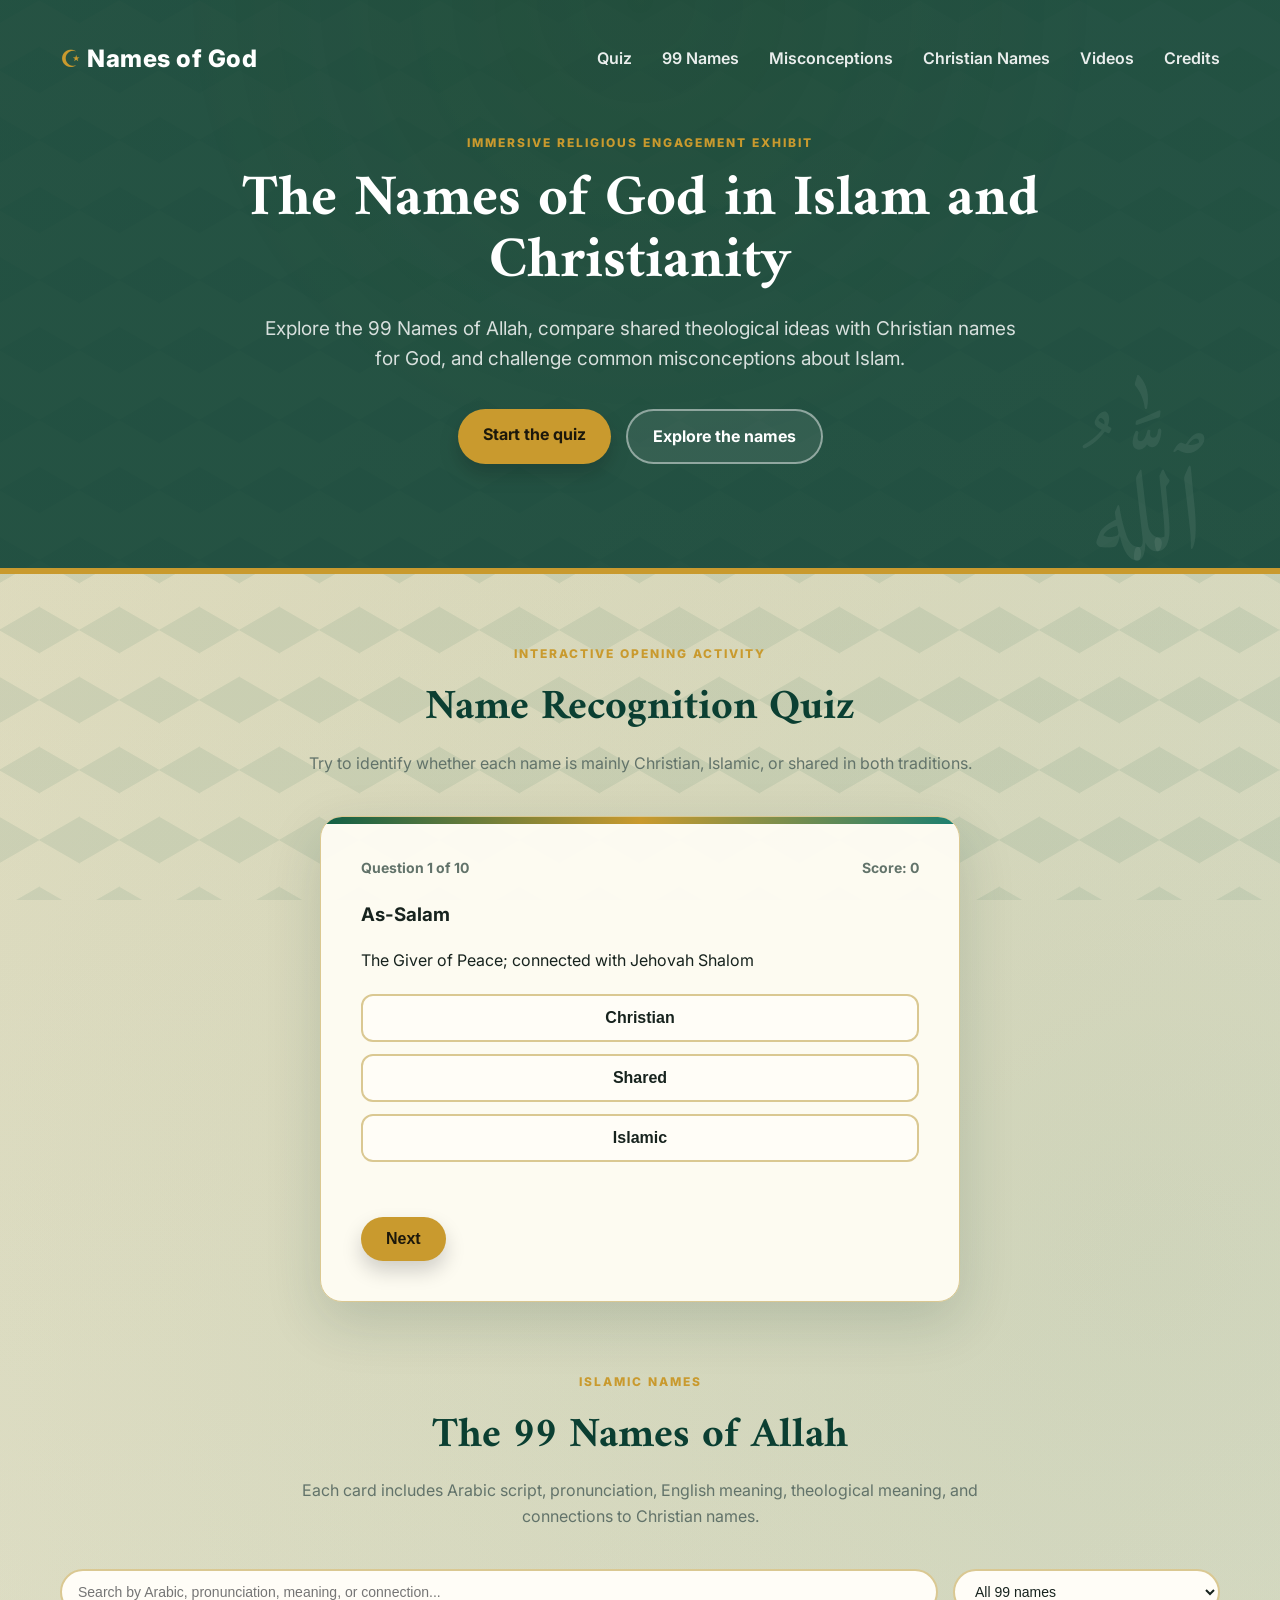
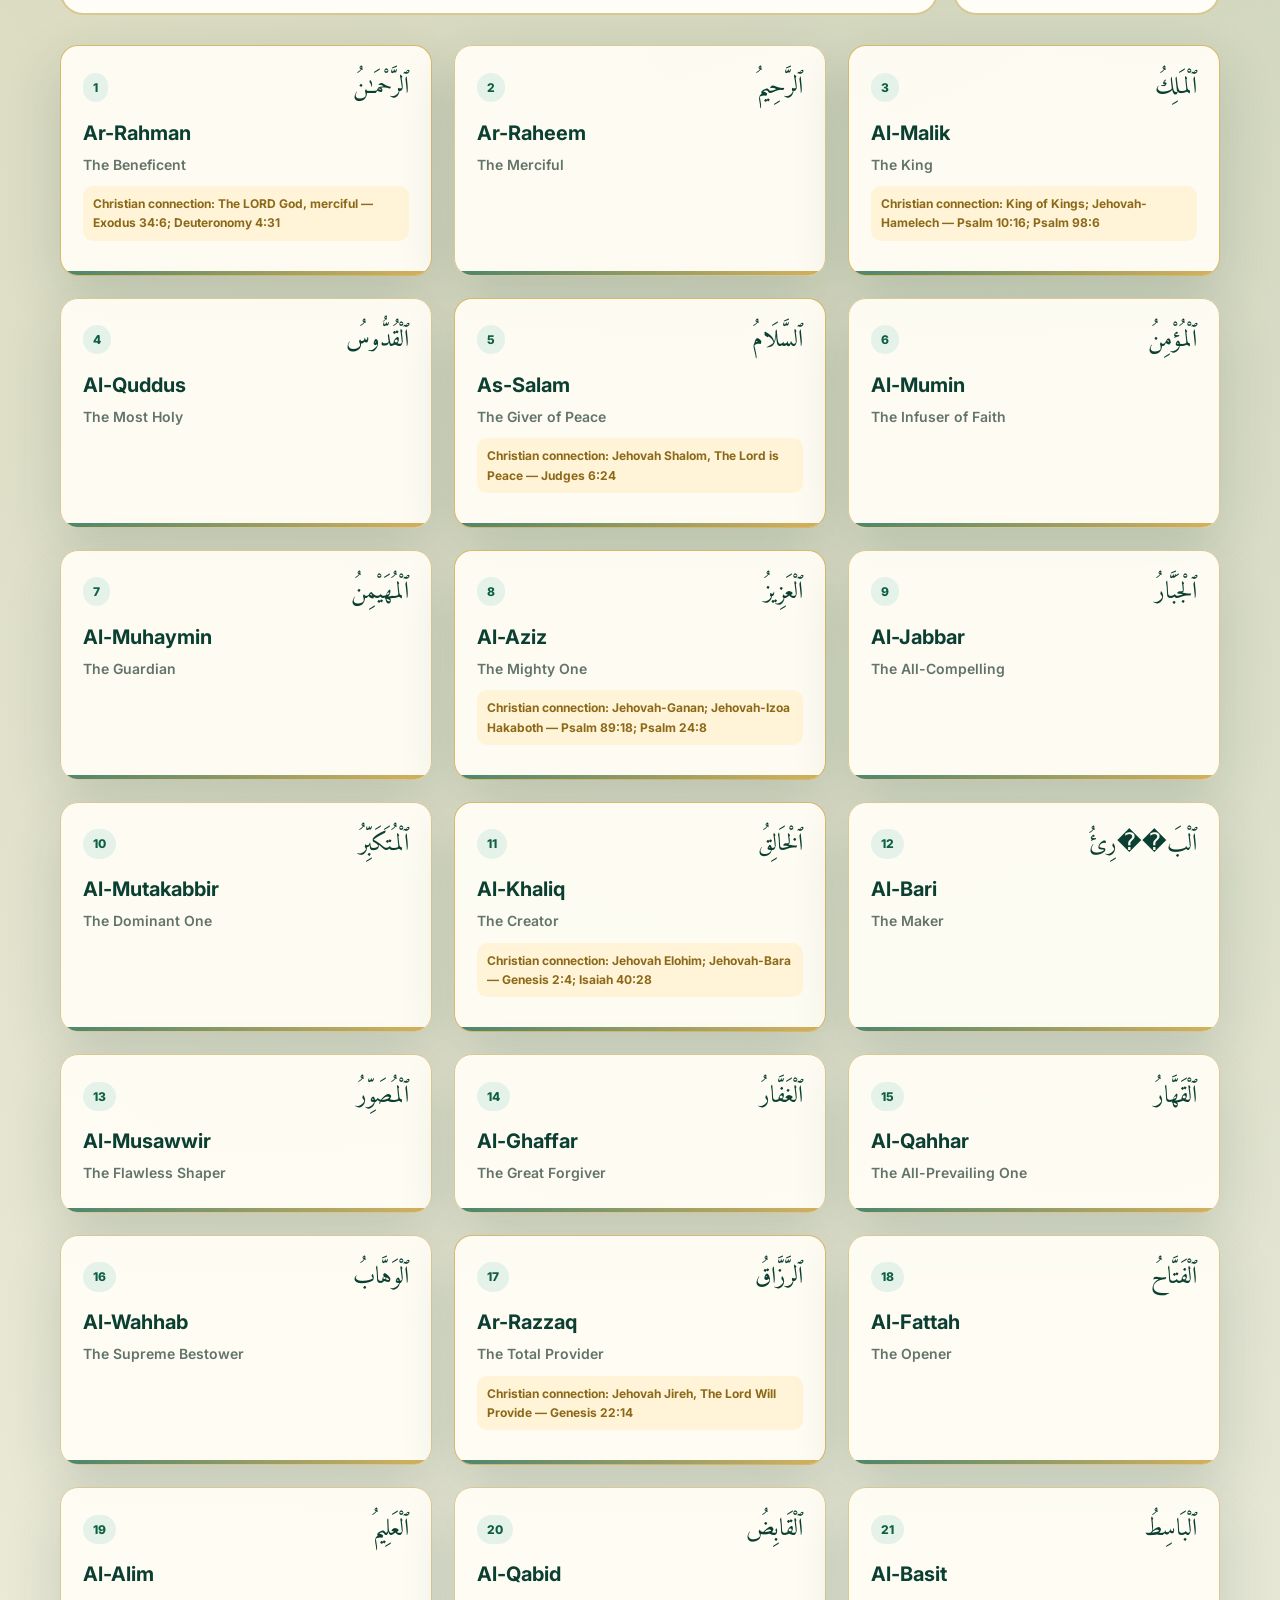
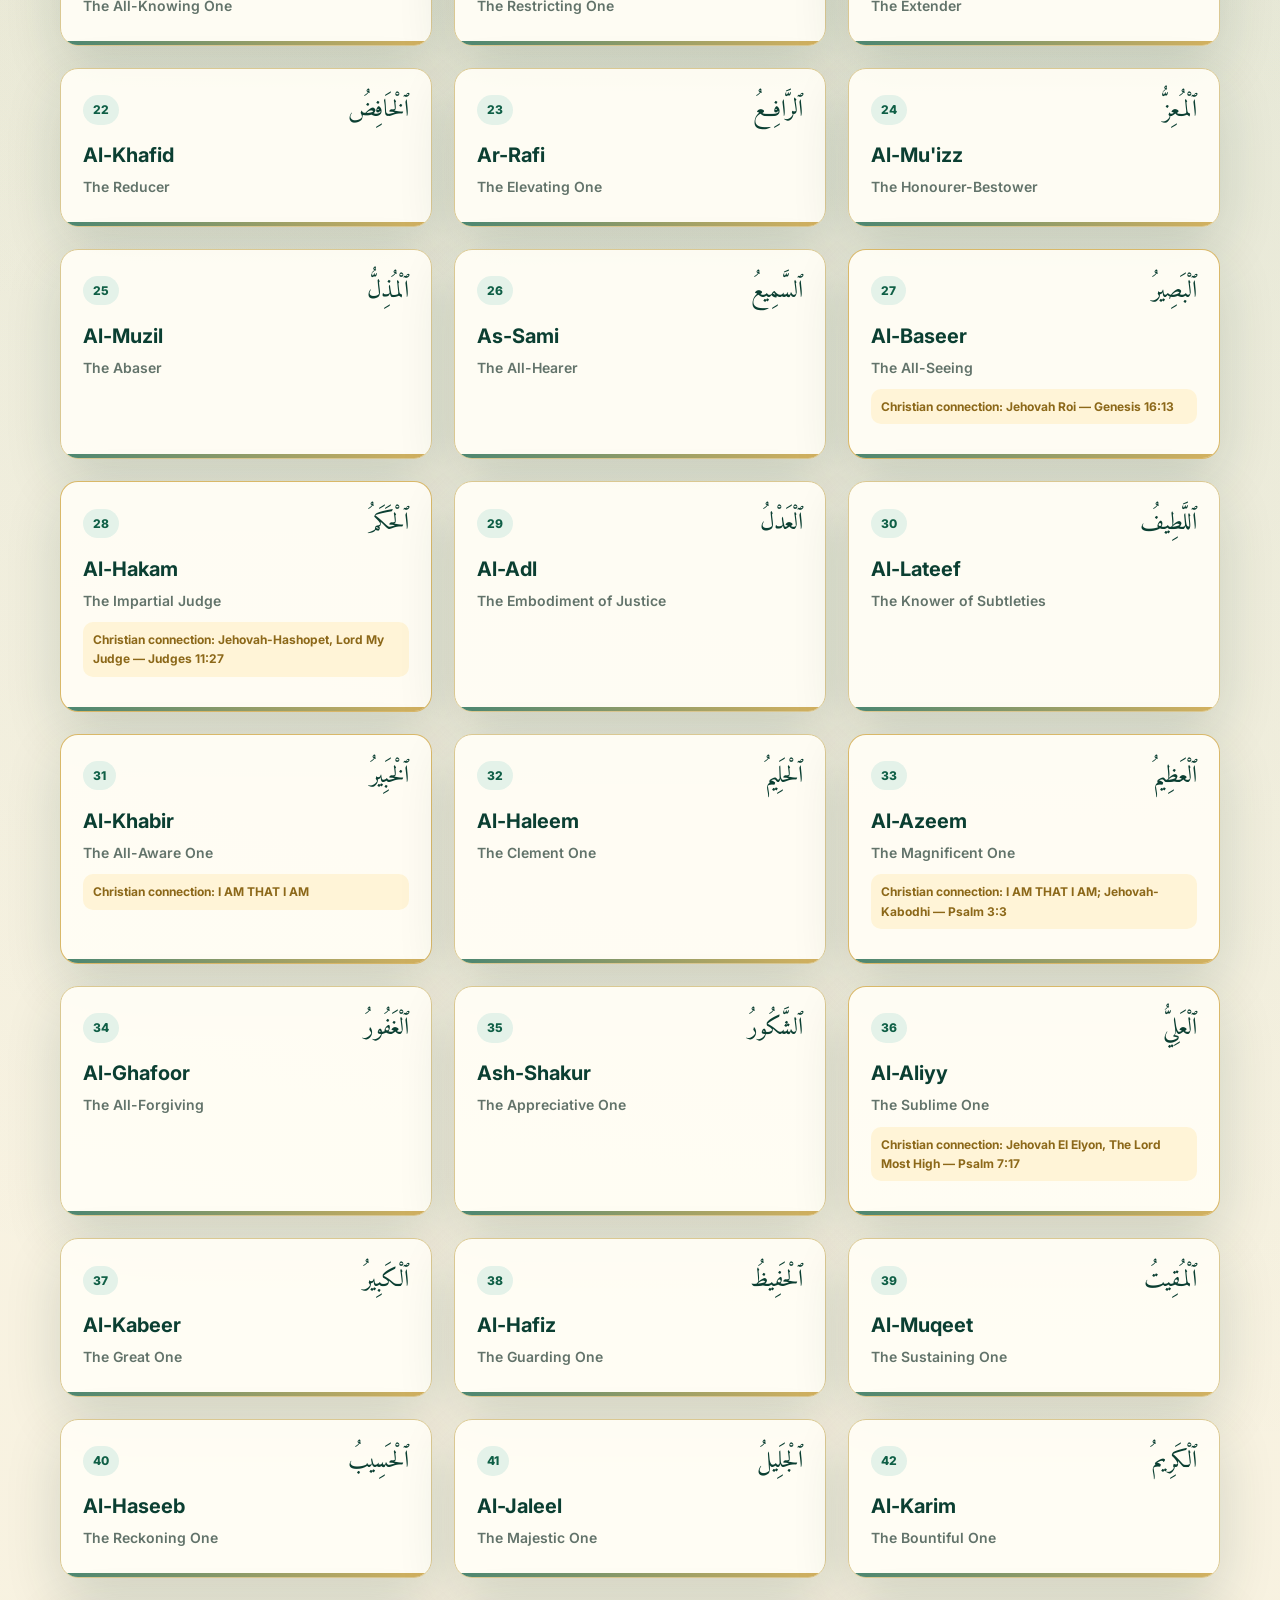
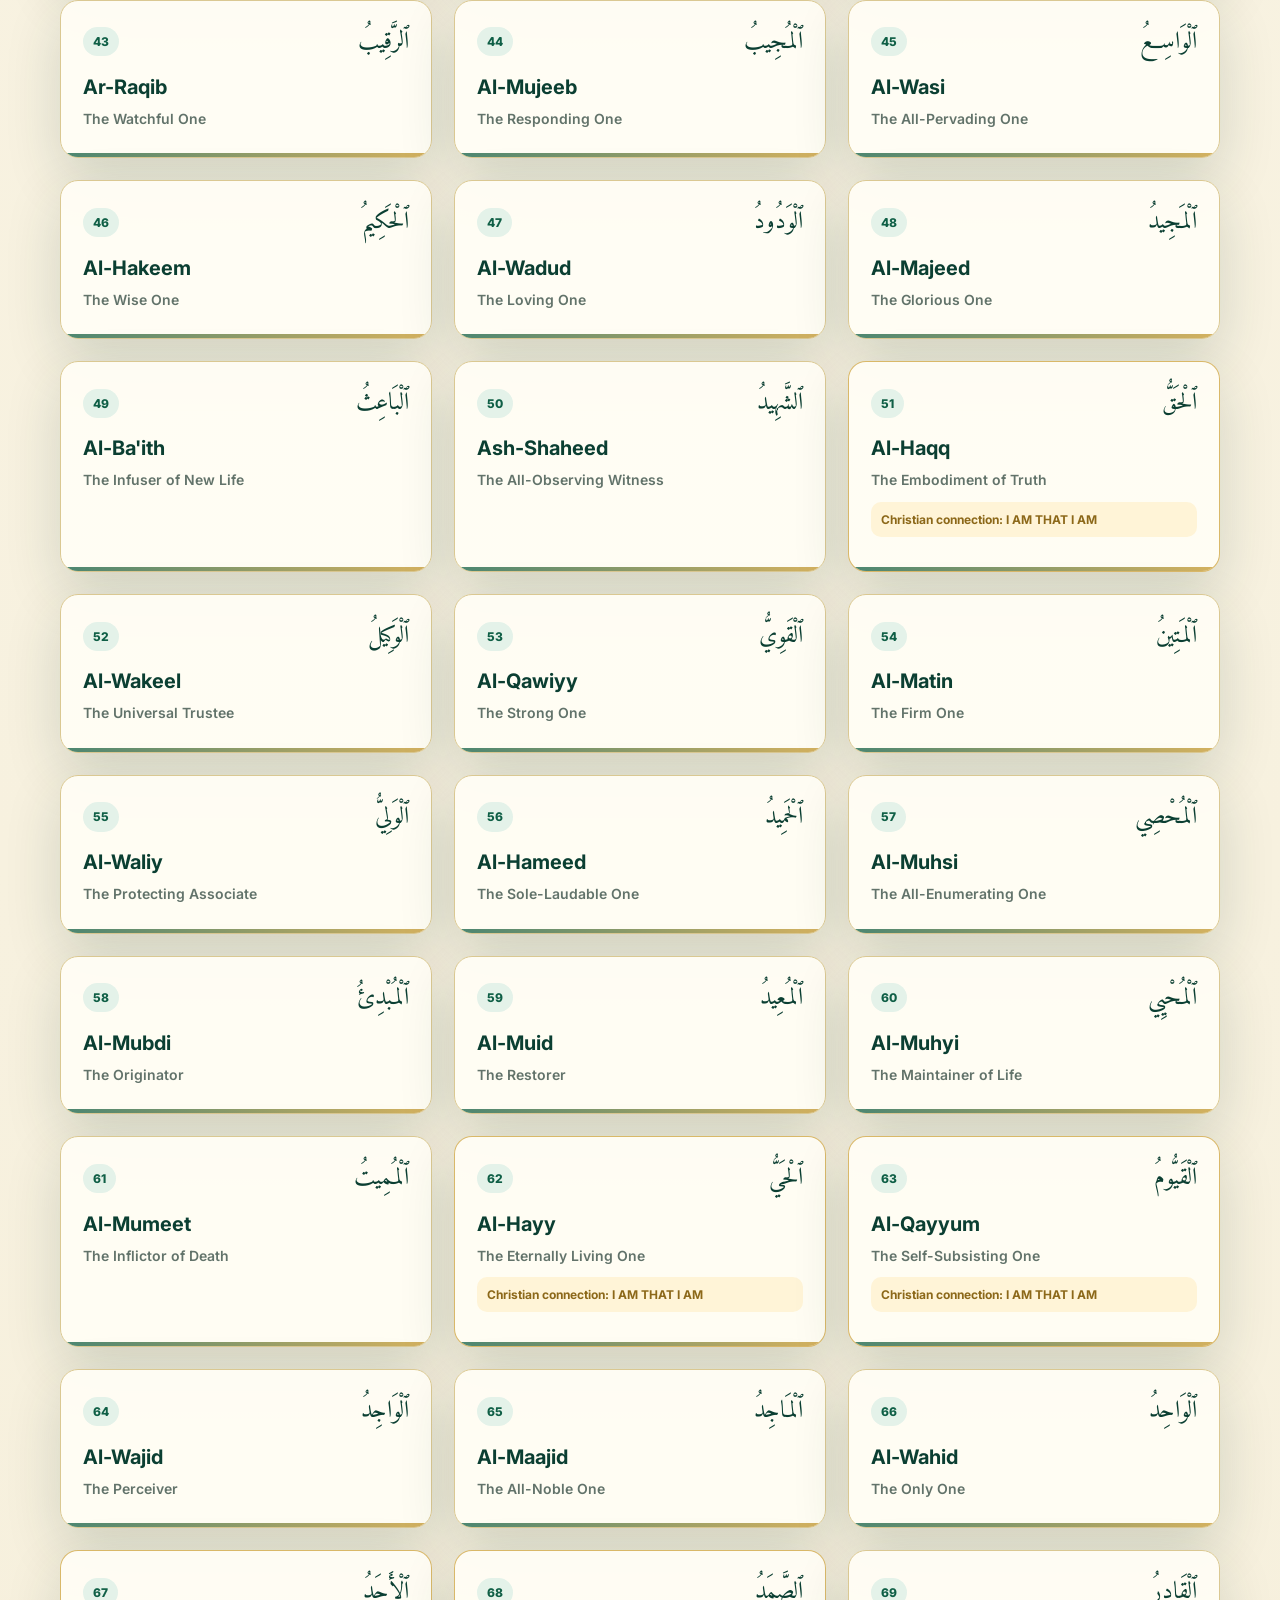
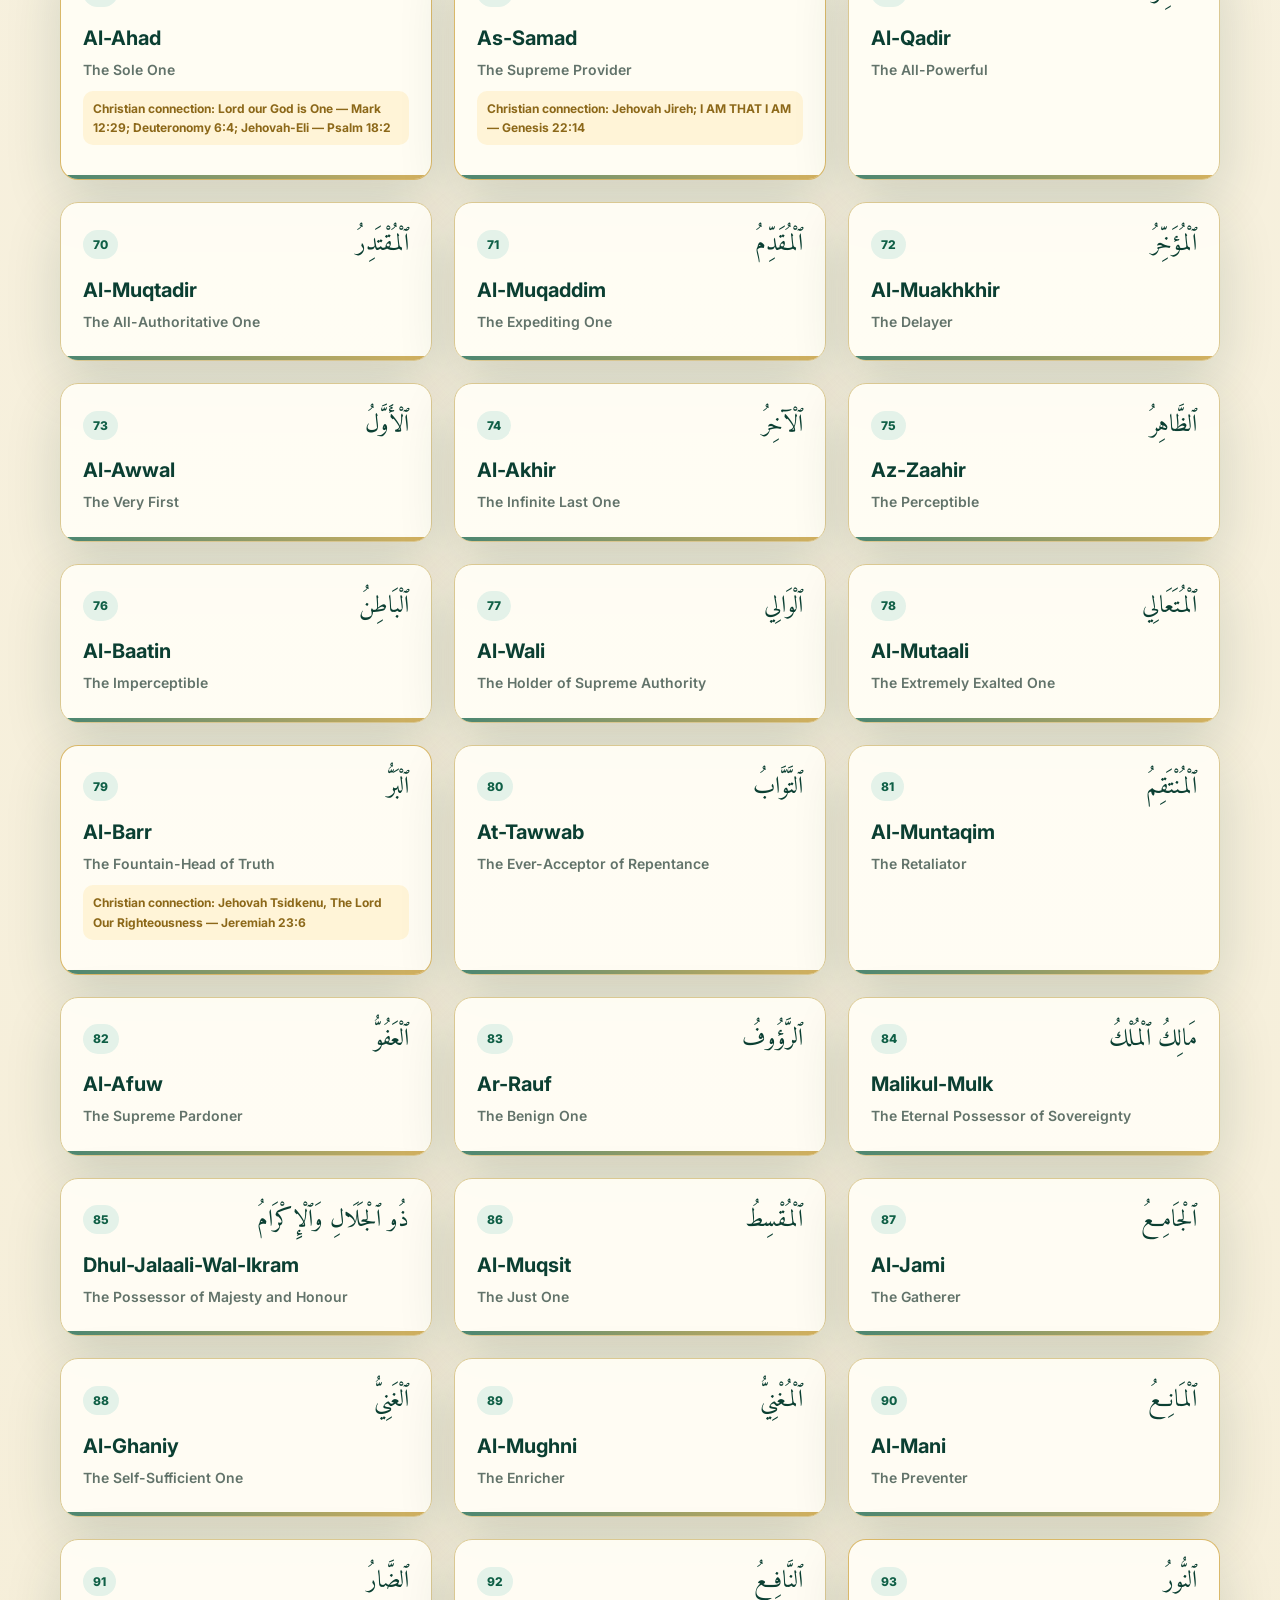
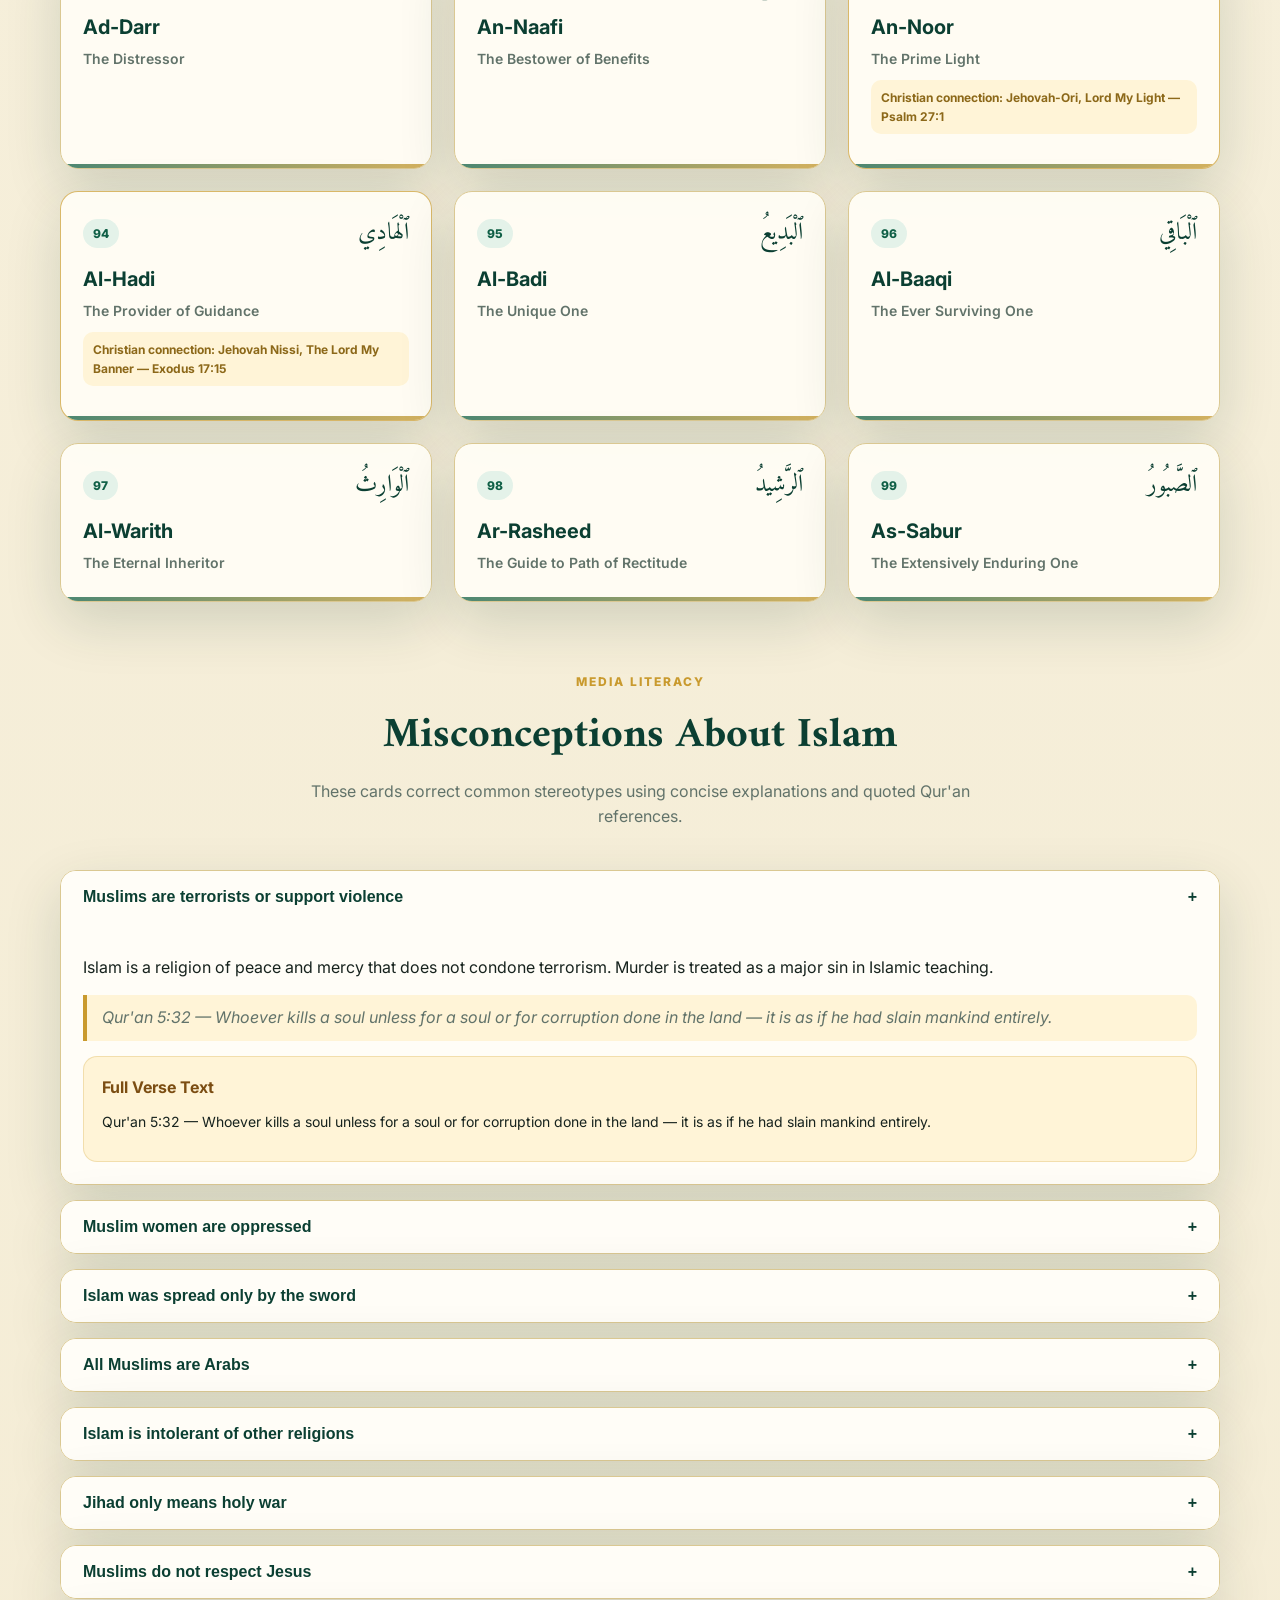
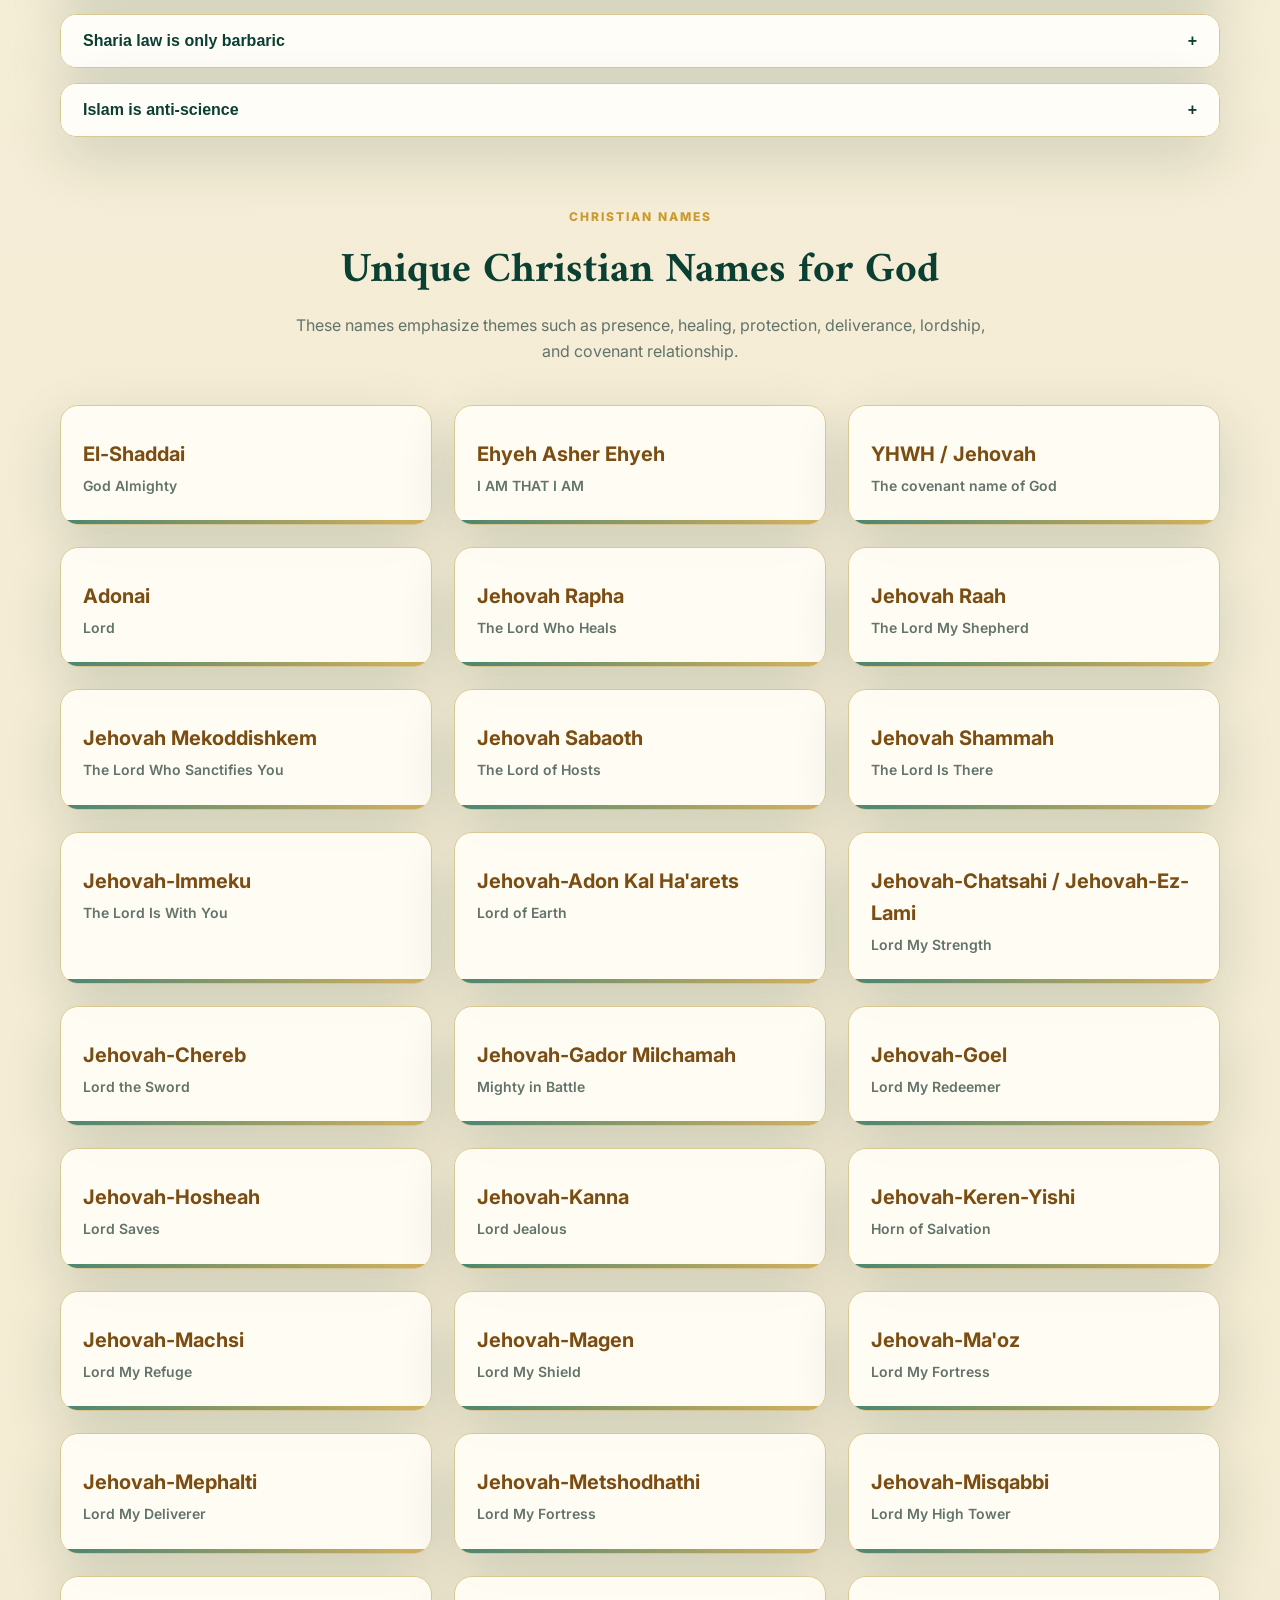
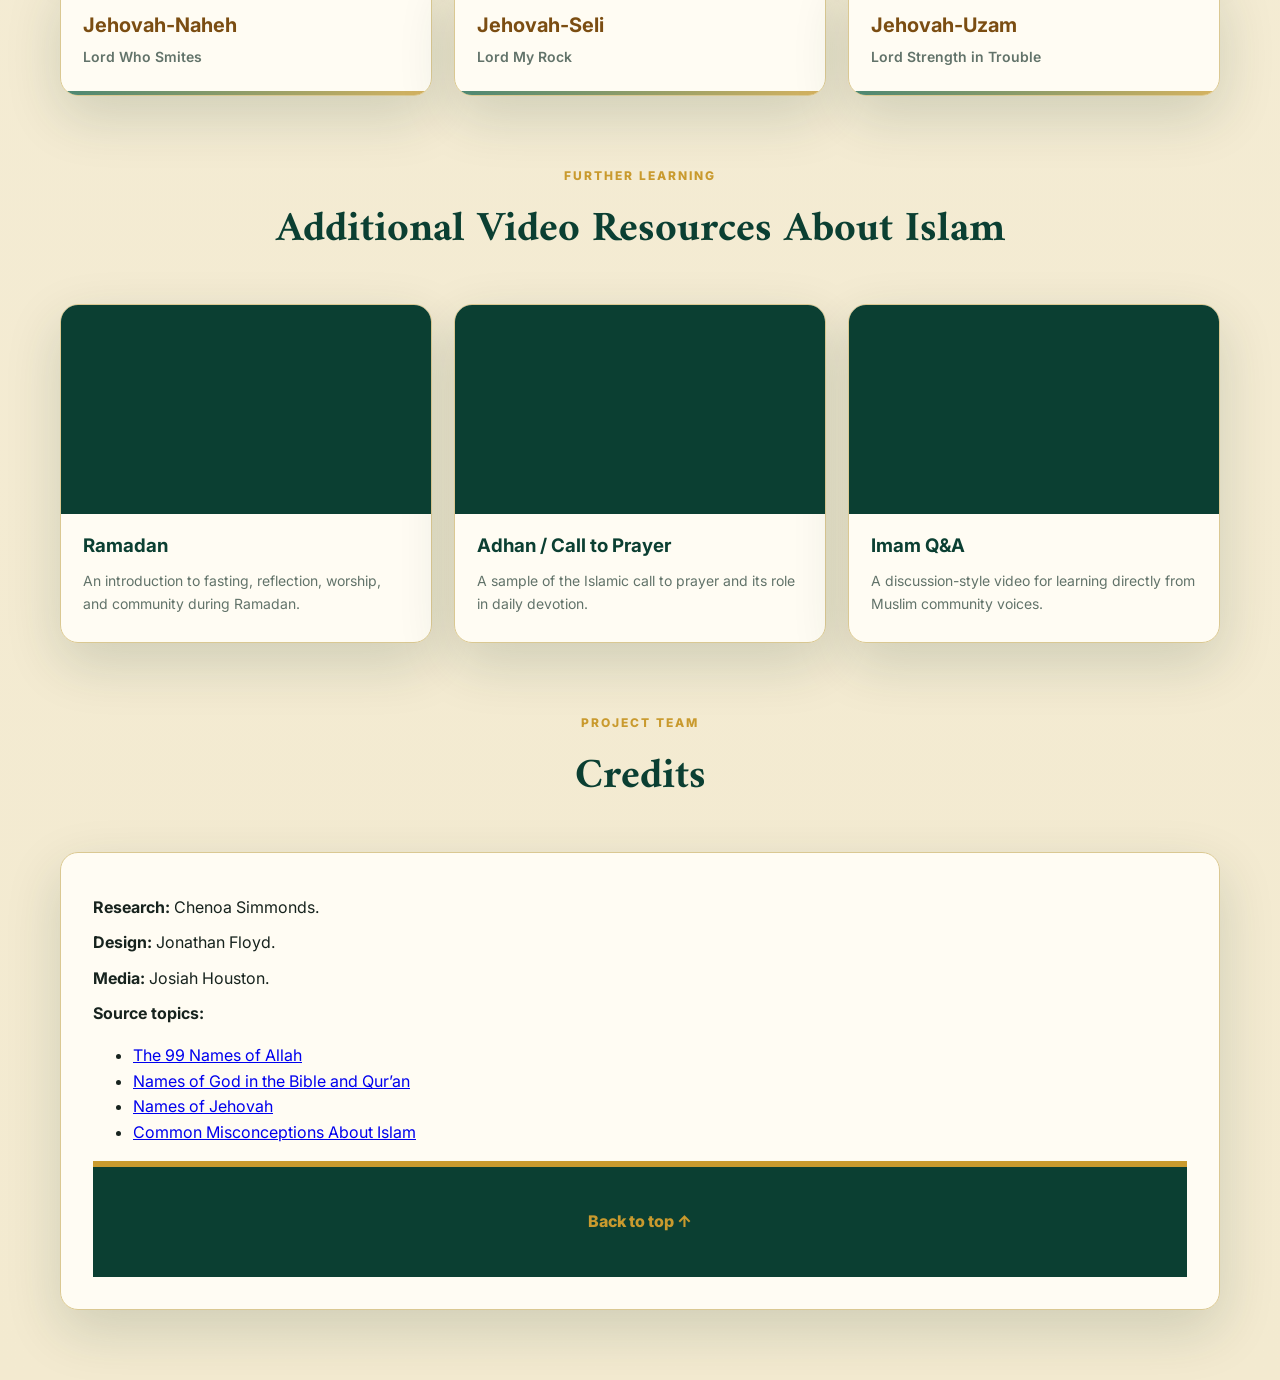
==== index.html @ 325dfac2 "Update source topics section with resource links Replaced source topics paragraph with a list of lin" ====
<!DOCTYPE html>
<html lang="en">
<head>
  <meta charset="UTF-8" />
  <meta name="viewport" content="width=device-width, initial-scale=1.0" />
  <title>Names of God: Islam and Christianity</title>
  <link rel="preconnect" href="https://fonts.googleapis.com">
  <link rel="preconnect" href="https://fonts.gstatic.com" crossorigin>
  <link href="https://fonts.googleapis.com/css2?family=Amiri:wght@400;700&family=Inter:wght@400;500;700;800&display=swap" rel="stylesheet">
  <link rel="stylesheet" href="styles.css" />
</head>
<body>
  <header class="site-header" id="top">
    <nav class="nav">
      <a class="brand" href="#top">Names of God</a>
      <button class="nav-toggle" aria-label="Open navigation" aria-expanded="false">☰</button>
      <div class="nav-links">
        <a href="#quiz">Quiz</a>
        <a href="#names">99 Names</a>
        <a href="#misconceptions">Misconceptions</a>
        <a href="#christian-names">Christian Names</a>
        <a href="#videos">Videos</a>
        <a href="#credits">Credits</a>
      </div>
    </nav>
    <section class="hero">
      <p class="eyebrow">Immersive Religious Engagement Exhibit</p>
      <h1>The Names of God in Islam and Christianity</h1>
      <p class="hero-text">Explore the 99 Names of Allah, compare shared theological ideas with Christian names for God, and challenge common misconceptions about Islam.</p>
      <div class="hero-actions">
        <a class="btn primary" href="#quiz">Start the quiz</a>
        <a class="btn secondary" href="#names">Explore the names</a>
      </div>
    </section>
  </header>

  <main>
    <section class="section quiz-section" id="quiz">
      <div class="section-heading">
        <p class="eyebrow">Interactive opening activity</p>
        <h2>Name Recognition Quiz</h2>
        <p>Try to identify whether each name is mainly Christian, Islamic, or shared in both traditions.</p>
      </div>
      <div class="quiz-card">
        <div class="quiz-progress"><span id="quizProgress">Question 1 of 10</span><span id="quizScore">Score: 0</span></div>
        <h3 id="quizName">Loading...</h3>
        <p id="quizHint"></p>
        <div class="quiz-options" id="quizOptions"></div>
        <p class="quiz-feedback" id="quizFeedback" aria-live="polite"></p>
        <button class="btn primary" id="nextQuestion">Next</button>
        <button class="btn secondary hidden" id="restartQuiz">Restart quiz</button>
      </div>
    </section>

    <section class="section" id="names">
      <div class="section-heading">
        <p class="eyebrow purple">Islamic names</p>
        <h2>The 99 Names of Allah</h2>
        <p>Each card includes Arabic script, pronunciation, English meaning, theological meaning, and connections to Christian names.</p>
      </div>
      <div class="tools">
        <input id="searchNames" type="search" placeholder="Search by Arabic, pronunciation, meaning, or connection..." />
        <select id="nameFilter" aria-label="Filter names">
          <option value="all">All 99 names</option>
          <option value="shared">Names with Christian connections</option>
          <option value="mercy">Mercy / forgiveness</option>
          <option value="power">Power / authority</option>
          <option value="guidance">Guidance / knowledge</option>
        </select>
      </div>
      <div class="name-grid" id="islamicNamesGrid"></div>
    </section>

    <section class="section misconceptions" id="misconceptions">
      <div class="section-heading">
        <p class="eyebrow">Media literacy</p>
        <h2>Misconceptions About Islam</h2>
        <p>These cards correct common stereotypes using concise explanations and quoted Qur'an references.</p>
      </div>
      <div class="accordion" id="misconceptionsList"></div>
    </section>

    <section class="section" id="christian-names">
      <div class="section-heading">
        <p class="eyebrow orange">Christian names</p>
        <h2>Unique Christian Names for God</h2>
        <p>These names emphasize themes such as presence, healing, protection, deliverance, lordship, and covenant relationship.</p>
      </div>
      <div class="name-grid christian-grid" id="christianNamesGrid"></div>
    </section>

    <section class="section videos" id="videos">
      <div class="section-heading">
        <p class="eyebrow">Further learning</p>
        <h2>Additional Video Resources About Islam</h2>
        
      </div>
      <div class="video-grid">
        <article class="video-card">
          <div class="video-frame"><iframe src="https://www.youtube.com/embed/37Neq8Nf5DE" title="Ramadan video" allowfullscreen></iframe></div>
          <h3>Ramadan</h3>
          <p>An introduction to fasting, reflection, worship, and community during Ramadan.</p>
        </article>
        <article class="video-card">
          <div class="video-frame"><iframe src="https://www.youtube.com/embed/SI4CScs4D2Q" title="Adhan video" allowfullscreen></iframe></div>
          <h3>Adhan / Call to Prayer</h3>
          <p>A sample of the Islamic call to prayer and its role in daily devotion.</p>
        </article>
        <article class="video-card">
          <div class="video-frame"><iframe src="https://www.youtube.com/embed/ybutrJCnVRk" title="Imam Q and A video" allowfullscreen></iframe></div>
          <h3>Imam Q&amp;A</h3>
          <p>A discussion-style video for learning directly from Muslim community voices.</p>
        </article>
      </div>
    </section>

    <section class="section credits" id="credits">
      <div class="section-heading">
        <p class="eyebrow">Project team</p>
        <h2>Credits</h2>
      </div>
      <div class="credits-card">
        <p><strong>Research:</strong> Chenoa Simmonds.</p>
        <p><strong>Design:</strong> Jonathan Floyd.</p>
        <p><strong>Media:</strong> Josiah Houston.</p>
    <p><strong>Source topics:</strong></p>
<ul>
  <li><a href="https://99namesofallah.name/" target="_blank">The 99 Names of Allah</a></li>
  <li><a href="https://www.wulfrunasufiassociation.org/names-of-god-in-the-holy-bible-and-holy-quran/" target="_blank">Names of God in the Bible and Qur’an</a></li>
  <li><a href="https://lightandgospel.com/names-of-jehovah/" target="_blank">Names of Jehovah</a></li>
  <li><a href="https://www.icna.org/dismantling-misconceptions-about-islam/" target="_blank">Common Misconceptions About Islam</a></li>
</ul>

  <!-- MODAL FOR THEOLOGY DEFINITIONS -->
  <div id="theologyModal" class="modal" aria-hidden="true" role="dialog" aria-labelledby="modalTitle">
    <div class="modal-overlay">
      <div class="modal-inner">
        <button id="closeTheologyModal" aria-label="Close definition">✕</button>
        <div id="modalContent"></div>
      </div>
    </div>
  </div>

  <footer class="footer">
    <a href="#top">Back to top ↑</a>
  </footer>

  <script src="script.js"></script>
</body>
</html>
---- styles.css ----
:root{
  --bg:#f7f1df;
  --bg-deep:#12372a;
  --panel:#fffdf5;
  --ink:#17231e;
  --muted:#62736a;
  --emerald:#0f5f46;
  --emerald-2:#0b3f32;
  --emerald-soft:#e4f2e9;
  --teal:#1b7f70;
  --gold:#c99a2e;
  --gold-soft:#fff4d7;
  --sand:#efe3c2;
  --border:#dac892;
  --danger:#a33a32;
  --shadow:0 20px 55px rgba(18,55,42,.16);
}

*{box-sizing:border-box}
html{scroll-behavior:smooth}
body{
  margin:0;
  font-family:Inter,system-ui,sans-serif;
  background:
    radial-gradient(circle at 10% 0%, rgba(201,154,46,.18), transparent 28%),
    radial-gradient(circle at 90% 10%, rgba(15,95,70,.18), transparent 30%),
    linear-gradient(180deg,#fbf7e9 0%, var(--bg) 45%, #f3ead0 100%);
  color:var(--ink);
  line-height:1.6;
}
body::before{
  content:"";
  position:fixed;
  inset:0;
  pointer-events:none;
  opacity:.08;
  background-image:
    linear-gradient(30deg, var(--emerald) 12%, transparent 12.5%, transparent 87%, var(--emerald) 87.5%, var(--emerald)),
    linear-gradient(150deg, var(--emerald) 12%, transparent 12.5%, transparent 87%, var(--emerald) 87.5%, var(--emerald)),
    linear-gradient(30deg, var(--emerald) 12%, transparent 12.5%, transparent 87%, var(--emerald) 87.5%, var(--emerald)),
    linear-gradient(150deg, var(--emerald) 12%, transparent 12.5%, transparent 87%, var(--emerald) 87.5%, var(--emerald));
  background-size:80px 140px;
  background-position:0 0,0 0,40px 70px,40px 70px;
}
.site-header{
  position:relative;
  overflow:hidden;
  background:
    linear-gradient(rgba(11,63,50,.88), rgba(11,63,50,.88)),
    radial-gradient(circle at center top, rgba(201,154,46,.35), transparent 55%);
  padding:40px 20px 70px;
  text-align:center;
  color:white;
  border-bottom:6px solid var(--gold);
}
.site-header::after{
  content:"ٱللَّٰهُ";
  position:absolute;
  right:6%;
  bottom:-12px;
  font-family:Amiri,serif;
  font-size:120px;
  line-height:1;
  color:rgba(255,255,255,.07);
}
.nav{display:flex;justify-content:space-between;align-items:center;max-width:1200px;margin:0 auto;padding:0 20px;position:relative;z-index:1}
.brand{font-size:24px;font-weight:800;color:white;text-decoration:none;letter-spacing:.02em}
.brand::before{content:"☪ ";color:var(--gold)}
.nav-toggle{display:none;background:none;border:none;font-size:24px;cursor:pointer;color:white}
.nav-links{display:flex;gap:30px;list-style:none;margin:0;padding:0}
.nav-links a{color:rgba(255,255,255,.9);text-decoration:none;font-weight:600;transition:color .2s}
.nav-links a:hover{color:var(--gold)}
.hero{max-width:1000px;margin:55px auto 0;position:relative;z-index:1}
.hero h1{font-family:Amiri,serif;font-size:58px;margin:16px 0;font-weight:700;line-height:1.08;color:white}
.hero-text{font-size:19px;color:rgba(255,255,255,.82);margin:20px auto;max-width:760px}
.hero-actions{display:flex;gap:15px;justify-content:center;margin:34px 0;flex-wrap:wrap}
.btn{padding:13px 25px;border-radius:999px;border:none;font-size:16px;font-weight:700;cursor:pointer;text-decoration:none;display:inline-block;transition:all .2s}
.btn.primary{background:var(--gold);color:#1c180b;box-shadow:0 10px 20px rgba(0,0,0,.18)}
.btn.primary:hover{background:#e2b84d;transform:translateY(-2px)}
.btn.secondary{background:rgba(255,255,255,.08);color:white;border:2px solid rgba(255,255,255,.45)}
.btn.secondary:hover{background:rgba(255,255,255,.15);border-color:var(--gold)}
.section{max-width:1200px;margin:70px auto;padding:0 20px;position:relative}
.section-heading{text-align:center;margin-bottom:40px}
.section-heading h2{font-family:Amiri,serif;font-size:42px;margin:8px 0;color:var(--emerald-2)}
.section-heading p:not(.eyebrow){color:var(--muted);max-width:720px;margin:0 auto}
.eyebrow{font-size:12px;font-weight:800;text-transform:uppercase;letter-spacing:2px;color:var(--gold)}
.eyebrow.purple,.eyebrow.orange{color:var(--gold)}
.quiz-card,.credits-card,.video-card,.name-card,.accordion-item{
  background:rgba(255,253,245,.94);
  border:1px solid var(--border);
  box-shadow:var(--shadow);
}
.quiz-card{padding:40px;border-radius:22px;max-width:640px;margin:0 auto;position:relative;overflow:hidden}
.quiz-card::before{content:"";position:absolute;inset:0 0 auto 0;height:7px;background:linear-gradient(90deg,var(--emerald),var(--gold),var(--teal))}
.quiz-progress{display:flex;justify-content:space-between;font-size:14px;margin-bottom:20px;color:var(--muted);font-weight:700}
.quiz-options{display:flex;flex-direction:column;gap:12px;margin:20px 0}
.option{padding:13px;border:2px solid var(--border);background:#fffdf7;border-radius:12px;cursor:pointer;font-size:16px;transition:all .2s;color:var(--ink);font-weight:600}
.option:hover{border-color:var(--emerald);background:var(--emerald-soft)}
.option.correct{background:var(--emerald);border-color:var(--emerald);color:white}
.option.wrong{background:var(--danger);border-color:var(--danger);color:white}
.option:disabled{cursor:not-allowed;opacity:.82}
.quiz-feedback{margin:15px 0;font-weight:700;color:var(--emerald);min-height:20px}
.tools{display:flex;gap:15px;margin-bottom:30px;flex-wrap:wrap}
#searchNames,#nameFilter{padding:12px 16px;border:2px solid var(--border);border-radius:999px;background:#fffdf7;font-size:14px;color:var(--ink);outline:none}
#searchNames{flex:1;min-width:250px}
#searchNames:focus,#nameFilter:focus{border-color:var(--emerald);box-shadow:0 0 0 4px rgba(15,95,70,.12)}
.name-grid{display:grid;grid-template-columns:repeat(auto-fill,minmax(280px,1fr));gap:22px;margin-bottom:40px}
.name-card{padding:22px;border-radius:18px;cursor:pointer;transition:all .22s;border:1px solid var(--border);position:relative;overflow:hidden}
.name-card::after{content:"";position:absolute;inset:auto 0 0 0;height:4px;background:linear-gradient(90deg,var(--emerald),var(--gold));opacity:.75}
.name-card:hover{transform:translateY(-5px);box-shadow:0 16px 28px rgba(18,55,42,.18);border-color:var(--emerald)}
.name-card.has-connection{border-color:rgba(201,154,46,.7)}
.name-card h3{margin:10px 0 5px;font-size:20px;color:var(--emerald-2)}
.christian-card h3{color:#7b4d12}
.name-card .meaning{color:var(--muted);font-size:14px;margin:5px 0;font-weight:600}
.name-card .connection{font-size:12px;color:#8c6819;font-weight:700;margin-top:10px;background:var(--gold-soft);padding:8px 10px;border-radius:10px}
.card-top{display:flex;justify-content:space-between;align-items:center;margin-bottom:10px;gap:12px}
.number{font-weight:800;font-size:12px;background:var(--emerald-soft);color:var(--emerald);padding:5px 10px;border-radius:999px}
.arabic{font-size:24px;font-family:Amiri,serif;direction:rtl;color:var(--emerald-2)}
.accordion-item{margin-bottom:15px;border-radius:16px;overflow:hidden}
.accordion-trigger{width:100%;padding:17px 22px;background:#fffdf7;border:none;cursor:pointer;font-size:16px;font-weight:800;display:flex;justify-content:space-between;align-items:center;color:var(--emerald-2);text-align:left}
.accordion-trigger:hover{background:var(--emerald-soft)}
.accordion-panel{max-height:0;overflow:hidden;transition:max-height .3s;background:#fffdf7}
.accordion-panel.open{max-height:760px;padding:22px}
.accordion-panel p{margin:10px 0}
.accordion-panel .quote{font-style:italic;color:var(--muted);border-left:4px solid var(--gold);padding-left:15px;margin:15px 0;background:var(--gold-soft);padding-top:10px;padding-bottom:10px;border-radius:0 10px 10px 0}
.modal{display:none;position:fixed;top:0;left:0;width:100%;height:100%;background:rgba(4,22,17,.68);z-index:1000;backdrop-filter:blur(5px)}
.modal.show{display:flex;align-items:center;justify-content:center}
.modal-overlay{width:100%;height:100%;display:flex;align-items:center;justify-content:center;padding:18px}
.modal-inner{background:var(--panel);max-width:760px;width:90%;max-height:90vh;overflow-y:auto;border-radius:22px;padding:42px;position:relative;box-shadow:0 25px 70px rgba(0,0,0,.35);border:2px solid var(--gold)}
.modal-inner::before{content:"";position:absolute;inset:0 0 auto 0;height:8px;background:linear-gradient(90deg,var(--emerald),var(--gold),var(--teal));border-radius:22px 22px 0 0}
#closeTheologyModal{position:absolute;top:14px;right:16px;background:var(--emerald-soft);border:1px solid var(--border);border-radius:999px;font-size:22px;cursor:pointer;color:var(--emerald-2);width:40px;height:40px}
#closeTheologyModal:hover{background:var(--gold-soft)}
.modal-eyebrow{margin-bottom:20px;color:var(--gold);font-weight:800;text-transform:uppercase;letter-spacing:1.5px;font-size:12px}
.modal-heading-row{display:flex;justify-content:space-between;align-items:flex-start;margin-bottom:24px;gap:20px;border-bottom:1px solid var(--border);padding-bottom:18px}
#modalTitle{font-family:Amiri,serif;font-size:38px;line-height:1.1;margin:0;color:var(--emerald-2)}
.modal-meaning{color:var(--muted);margin-top:5px;font-weight:700}
.modal-arabic{font-size:38px;font-family:Amiri,serif;direction:rtl;color:var(--gold)}
.deep-grid{display:grid;gap:18px}
.deep-section{padding:18px;background:var(--emerald-soft);border-radius:14px;border:1px solid rgba(15,95,70,.12)}
.deep-section h3{margin:0 0 10px;font-size:16px;color:var(--emerald-2)}
.deep-section p{margin:10px 0;font-size:14px}
.deep-section.verses{background:var(--gold-soft);border-color:rgba(201,154,46,.25)}
.deep-section.verses h3{color:#7b4d12}
.video-grid{display:grid;grid-template-columns:repeat(auto-fit,minmax(300px,1fr));gap:22px}
.video-card{border-radius:18px;overflow:hidden}
.video-frame{position:relative;padding-bottom:56.25%;height:0;overflow:hidden;background:var(--emerald-2)}
.video-frame iframe{position:absolute;top:0;left:0;width:100%;height:100%;border:0}
.video-card h3{padding:17px 22px 5px;margin:0;color:var(--emerald-2)}
.video-card p{padding:0 22px 22px;margin:5px 0;color:var(--muted);font-size:14px}
.credits-card{padding:32px;border-radius:18px}
.credits-card p{margin:10px 0}
.footer{text-align:center;padding:42px 20px;color:#d9ccb0;border-top:6px solid var(--gold);background:var(--emerald-2)}
.footer a{color:var(--gold);text-decoration:none;font-weight:800}
.footer a:hover{text-decoration:underline}
.hidden{display:none}
.empty{text-align:center;color:var(--muted);padding:40px;font-size:16px}
@media (max-width:768px){
  .nav-toggle{display:block}
  .nav-links{position:absolute;top:48px;left:0;right:0;flex-direction:column;gap:0;background:var(--emerald-2);max-height:0;overflow:hidden;transition:max-height .3s;box-shadow:0 10px 22px rgba(0,0,0,.18);z-index:5;border-radius:0 0 18px 18px}
  .nav-links.show{max-height:340px;padding:14px 0}
  .nav-links a{padding:12px 22px;border-bottom:1px solid rgba(255,255,255,.1)}
  .hero h1{font-size:38px}
  .hero-actions{flex-direction:column;gap:10px}
  .btn{width:100%}
  .name-grid{grid-template-columns:1fr}
  .modal-inner{width:96%;padding:26px 20px}
  .modal-heading-row{flex-direction:column}
  .section{margin:46px auto;padding:0 15px}
}
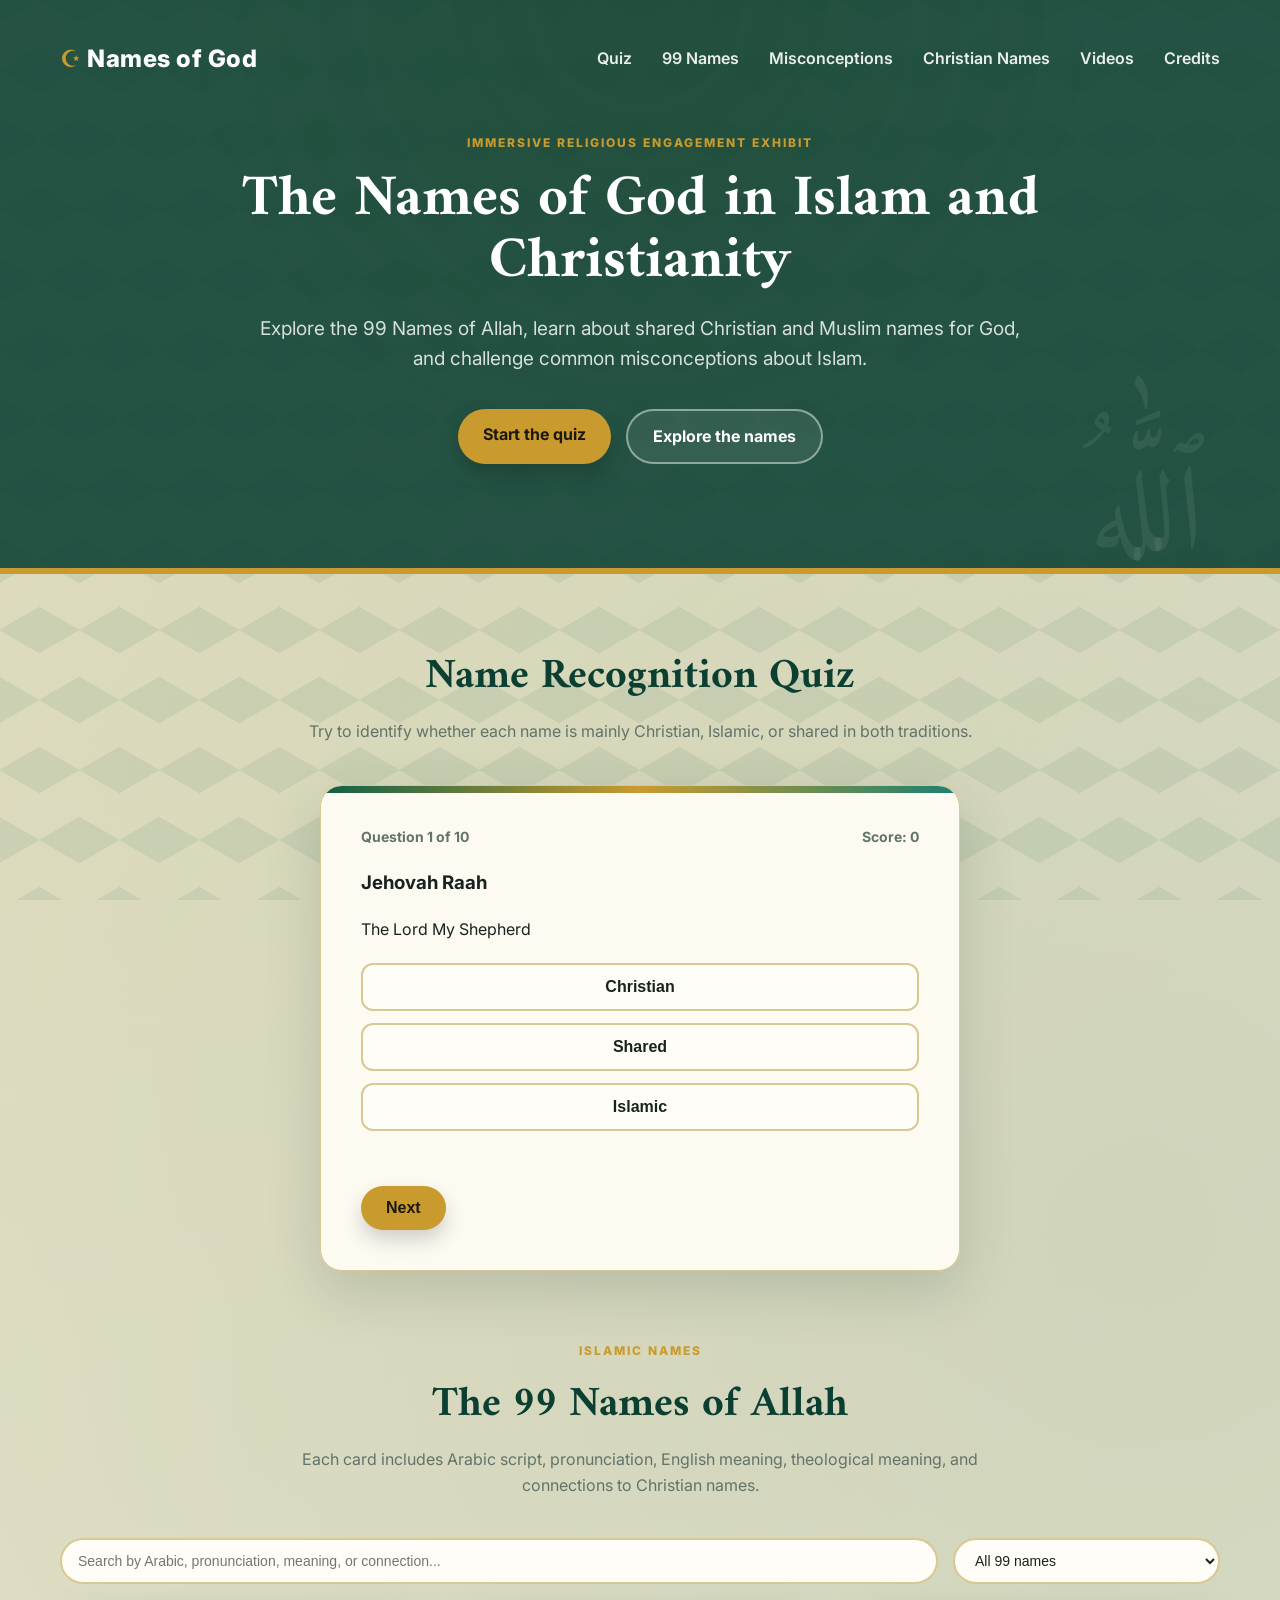
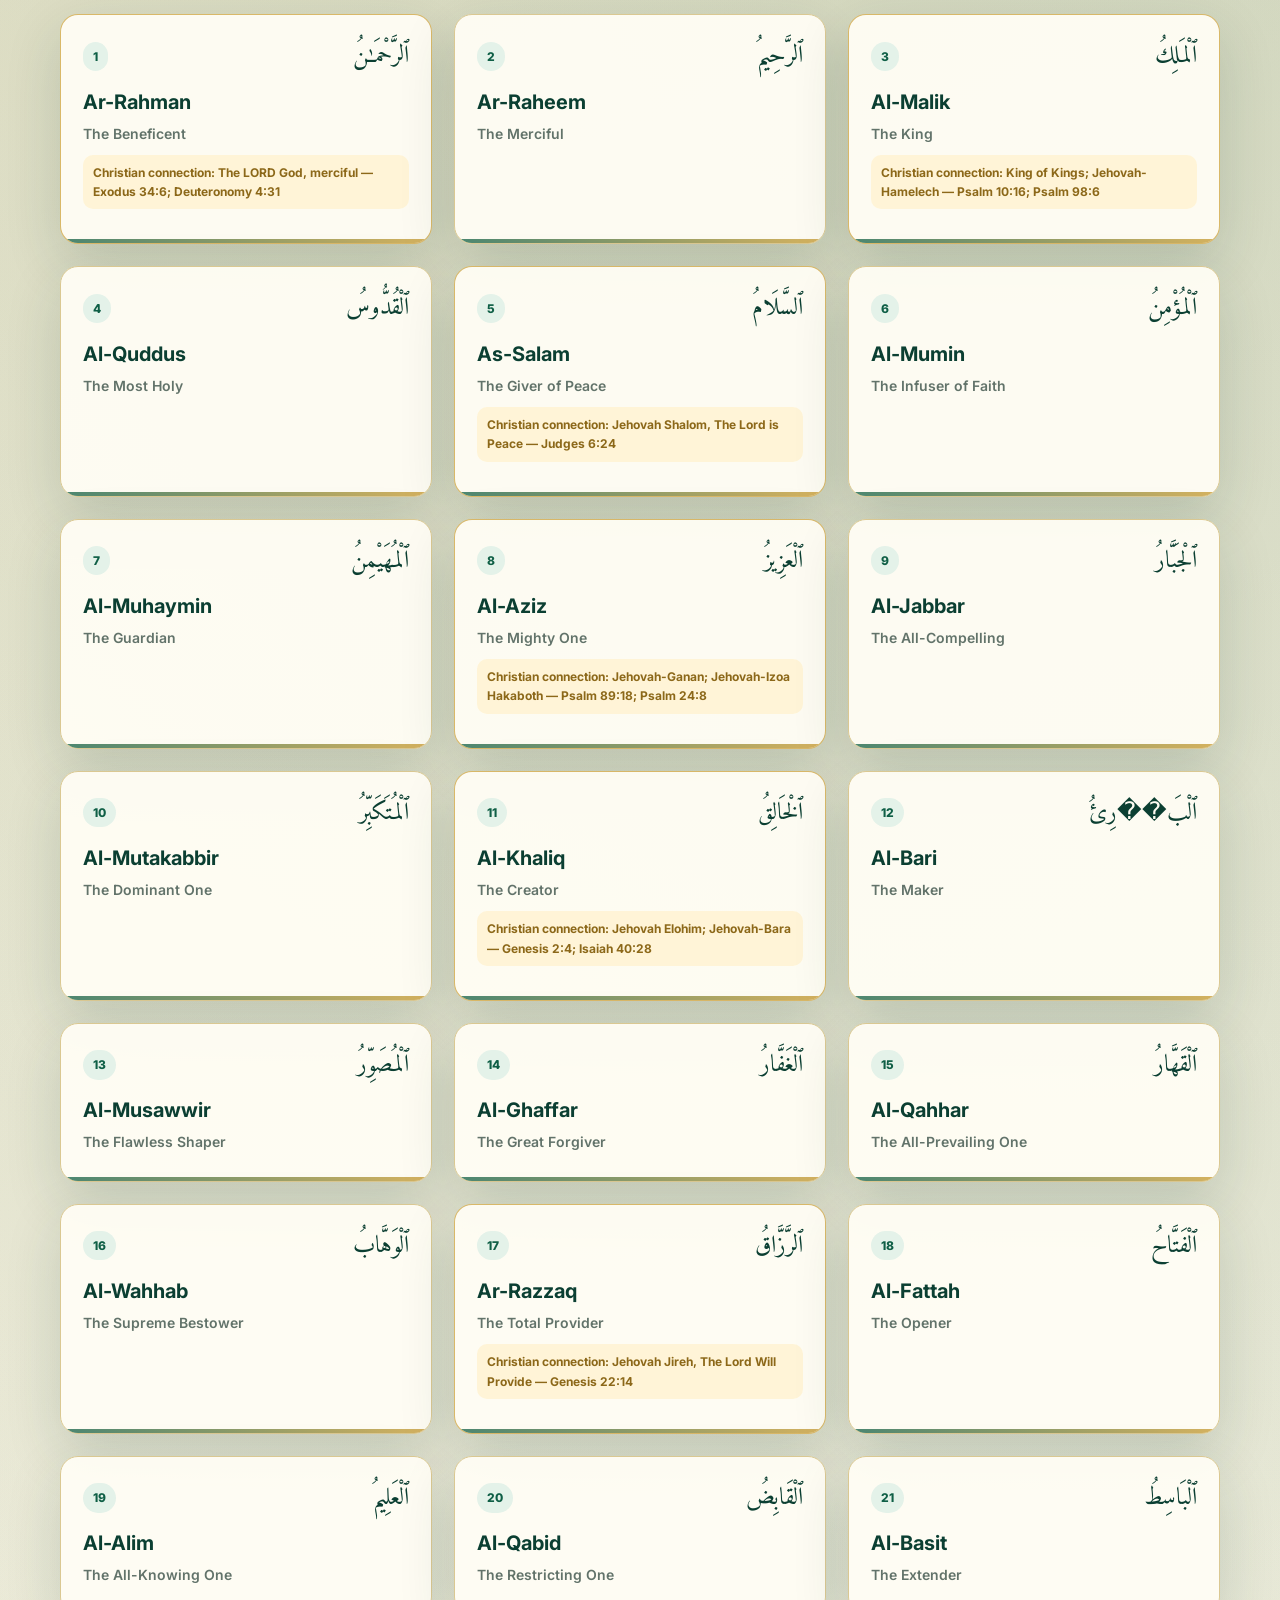
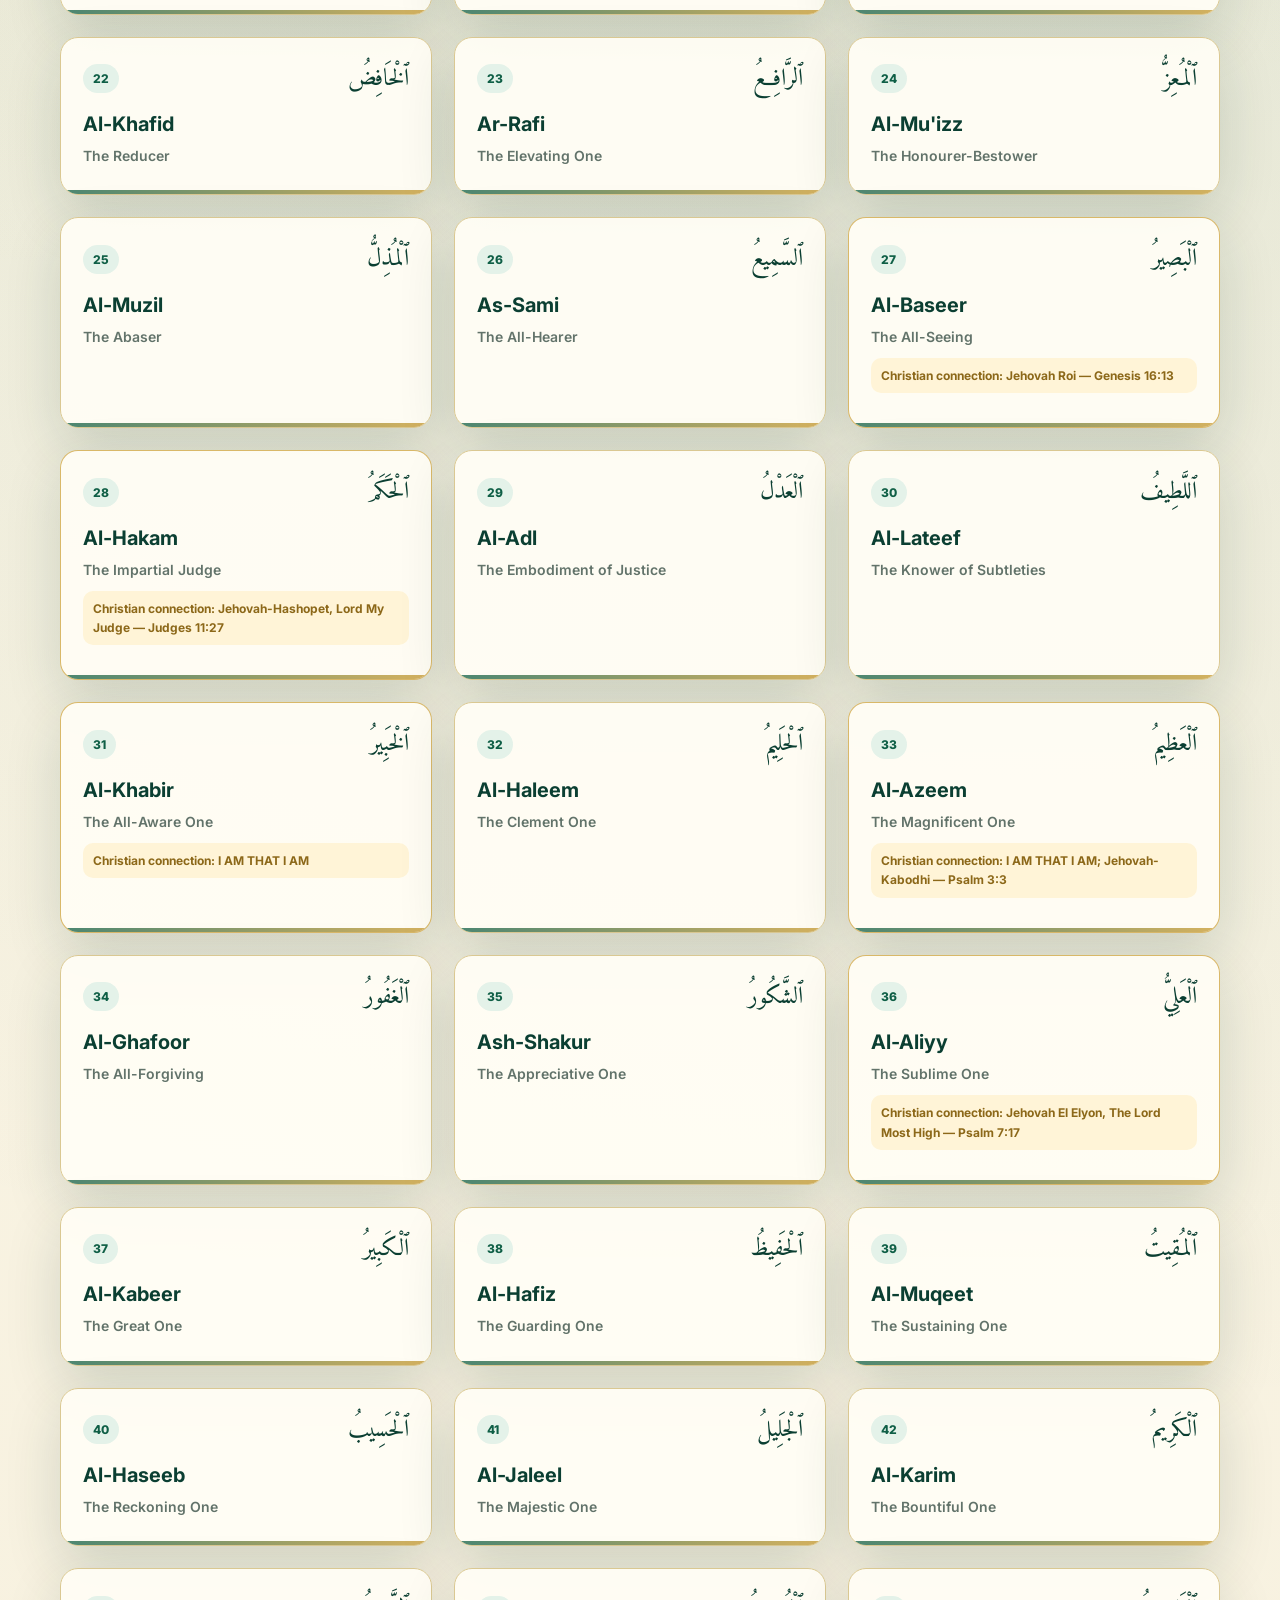
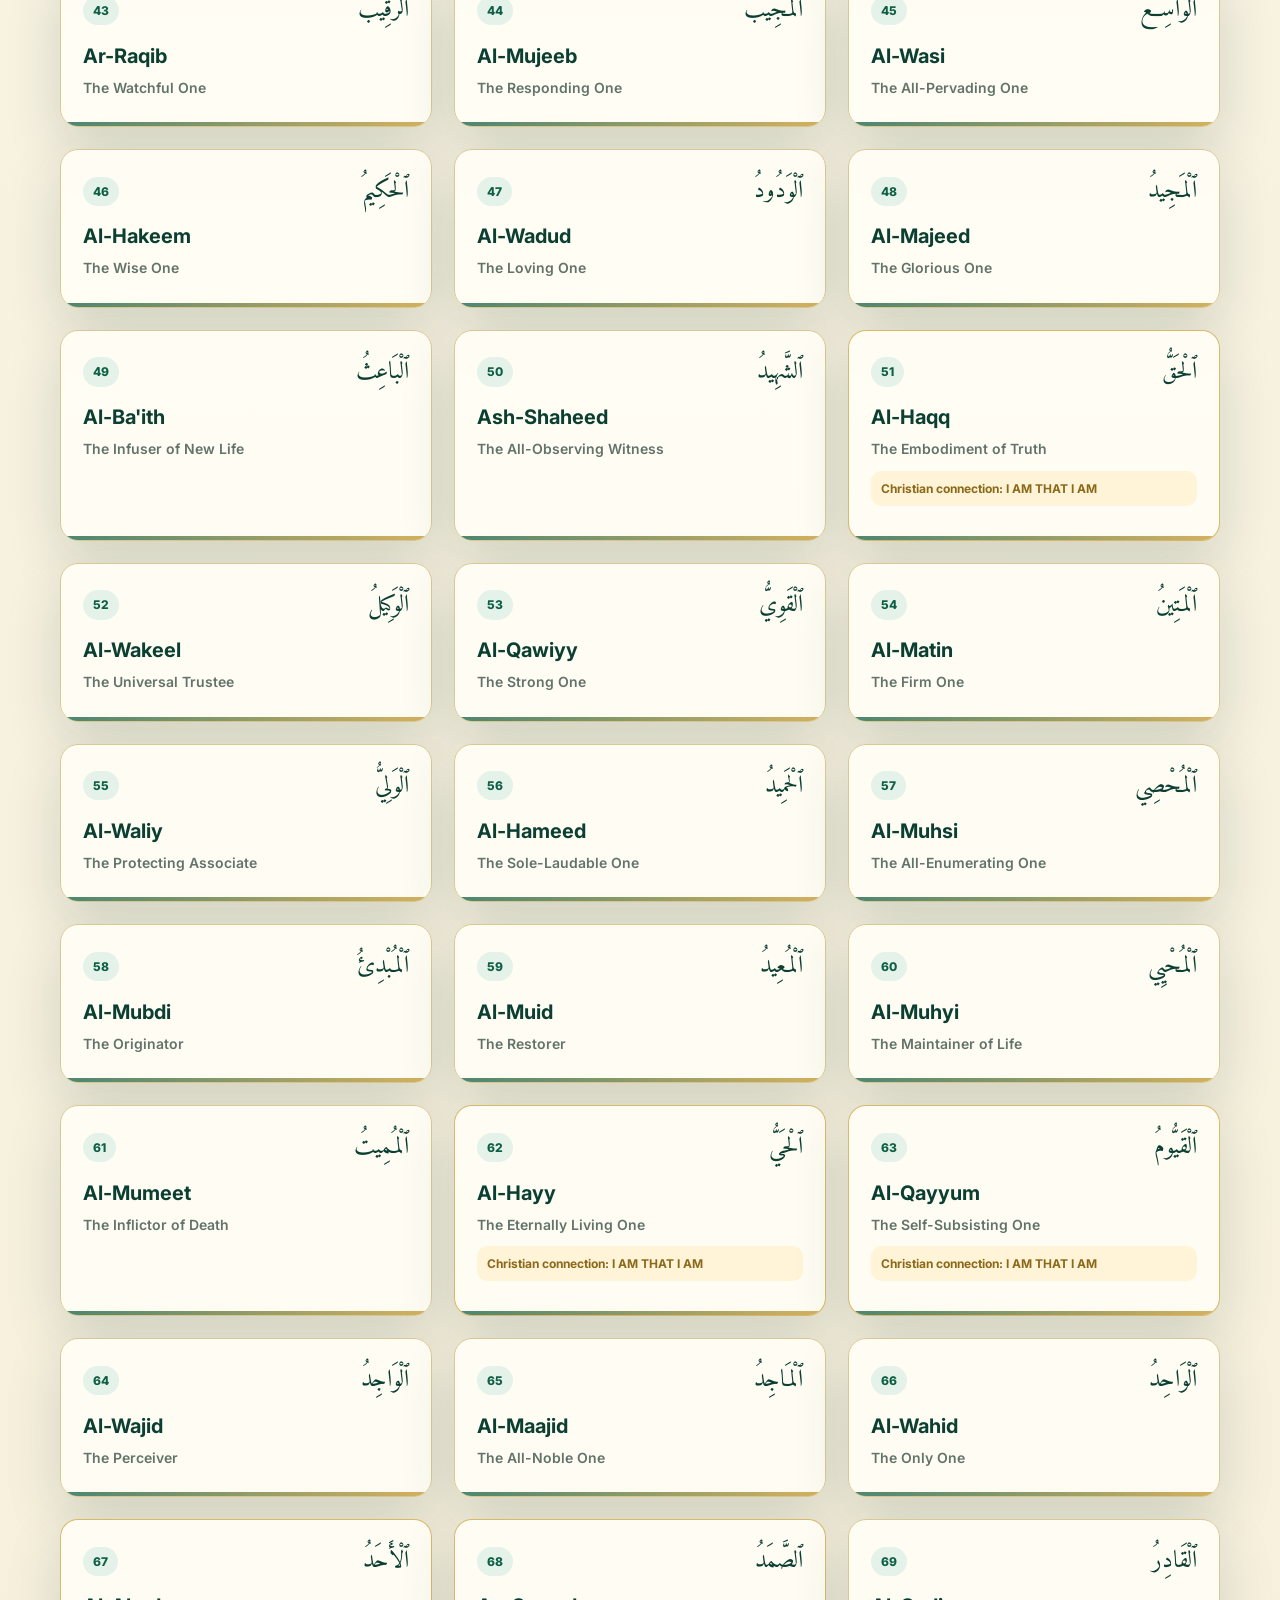
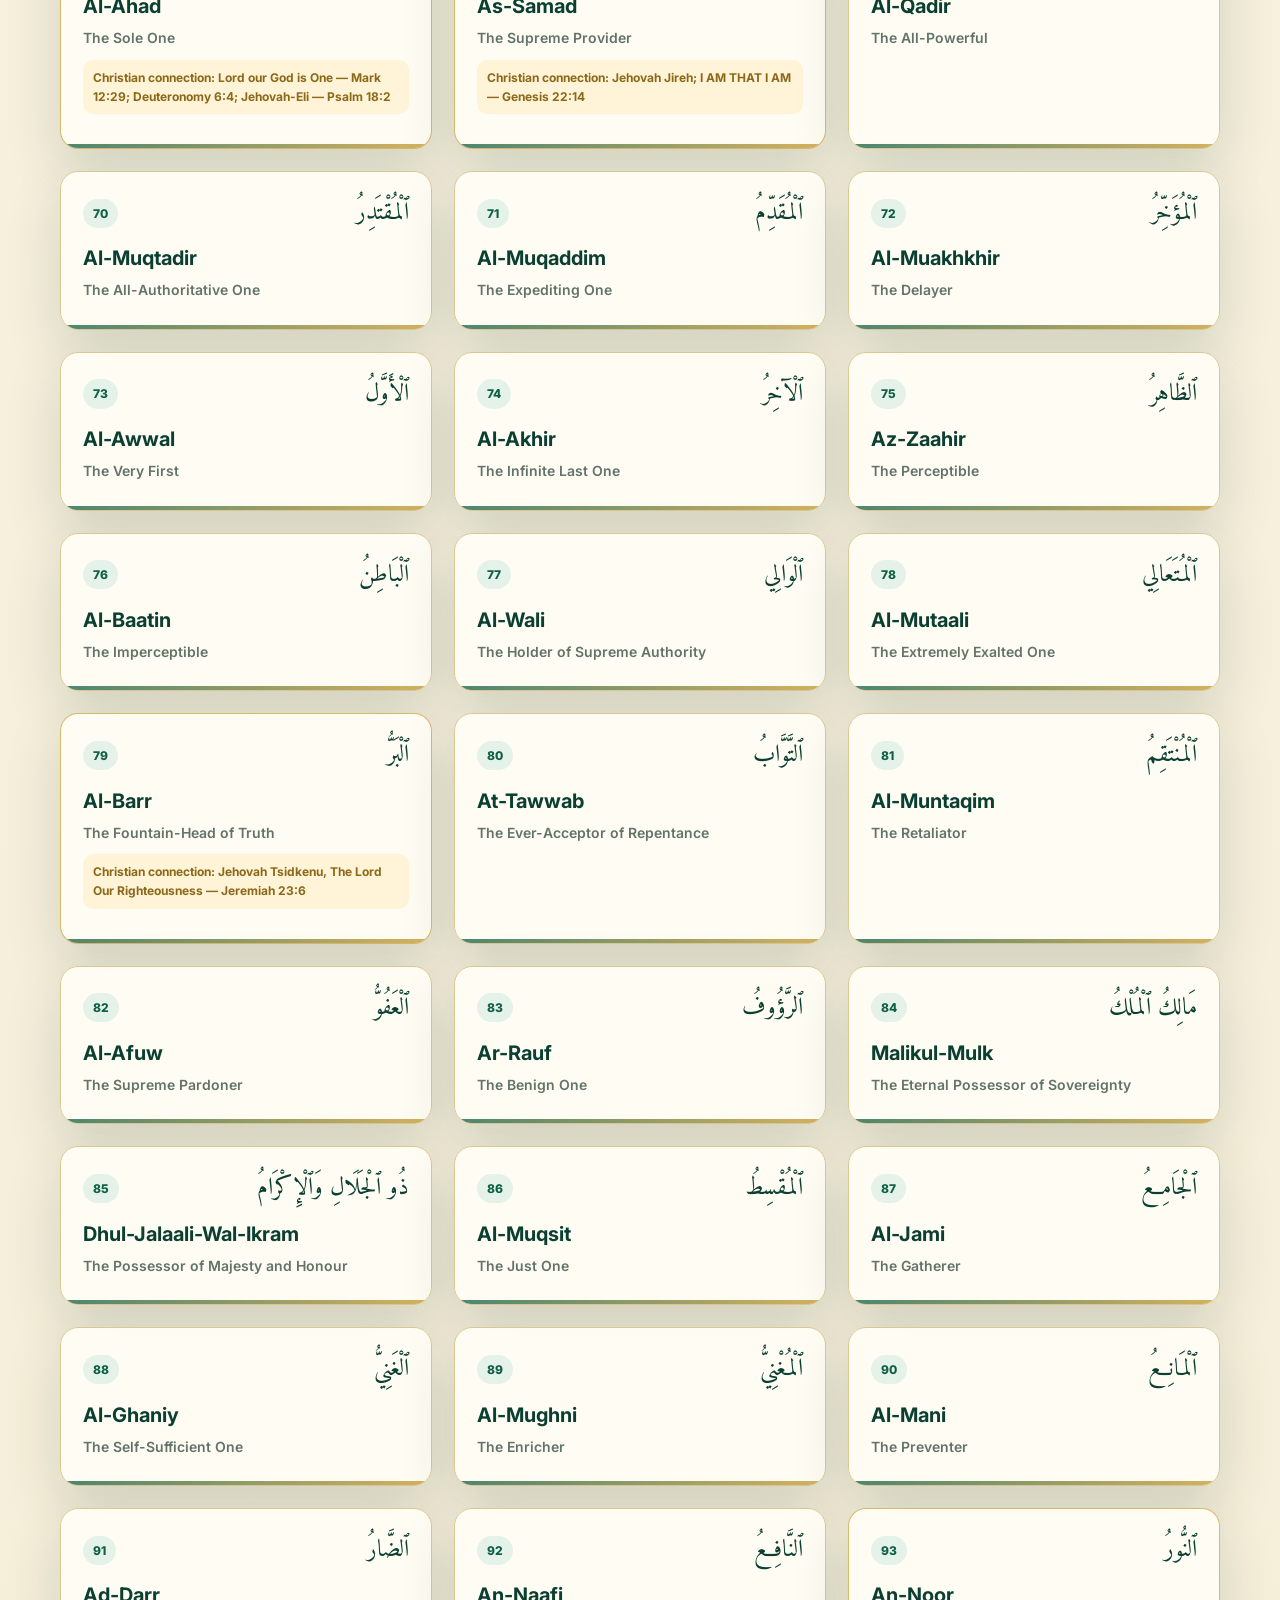
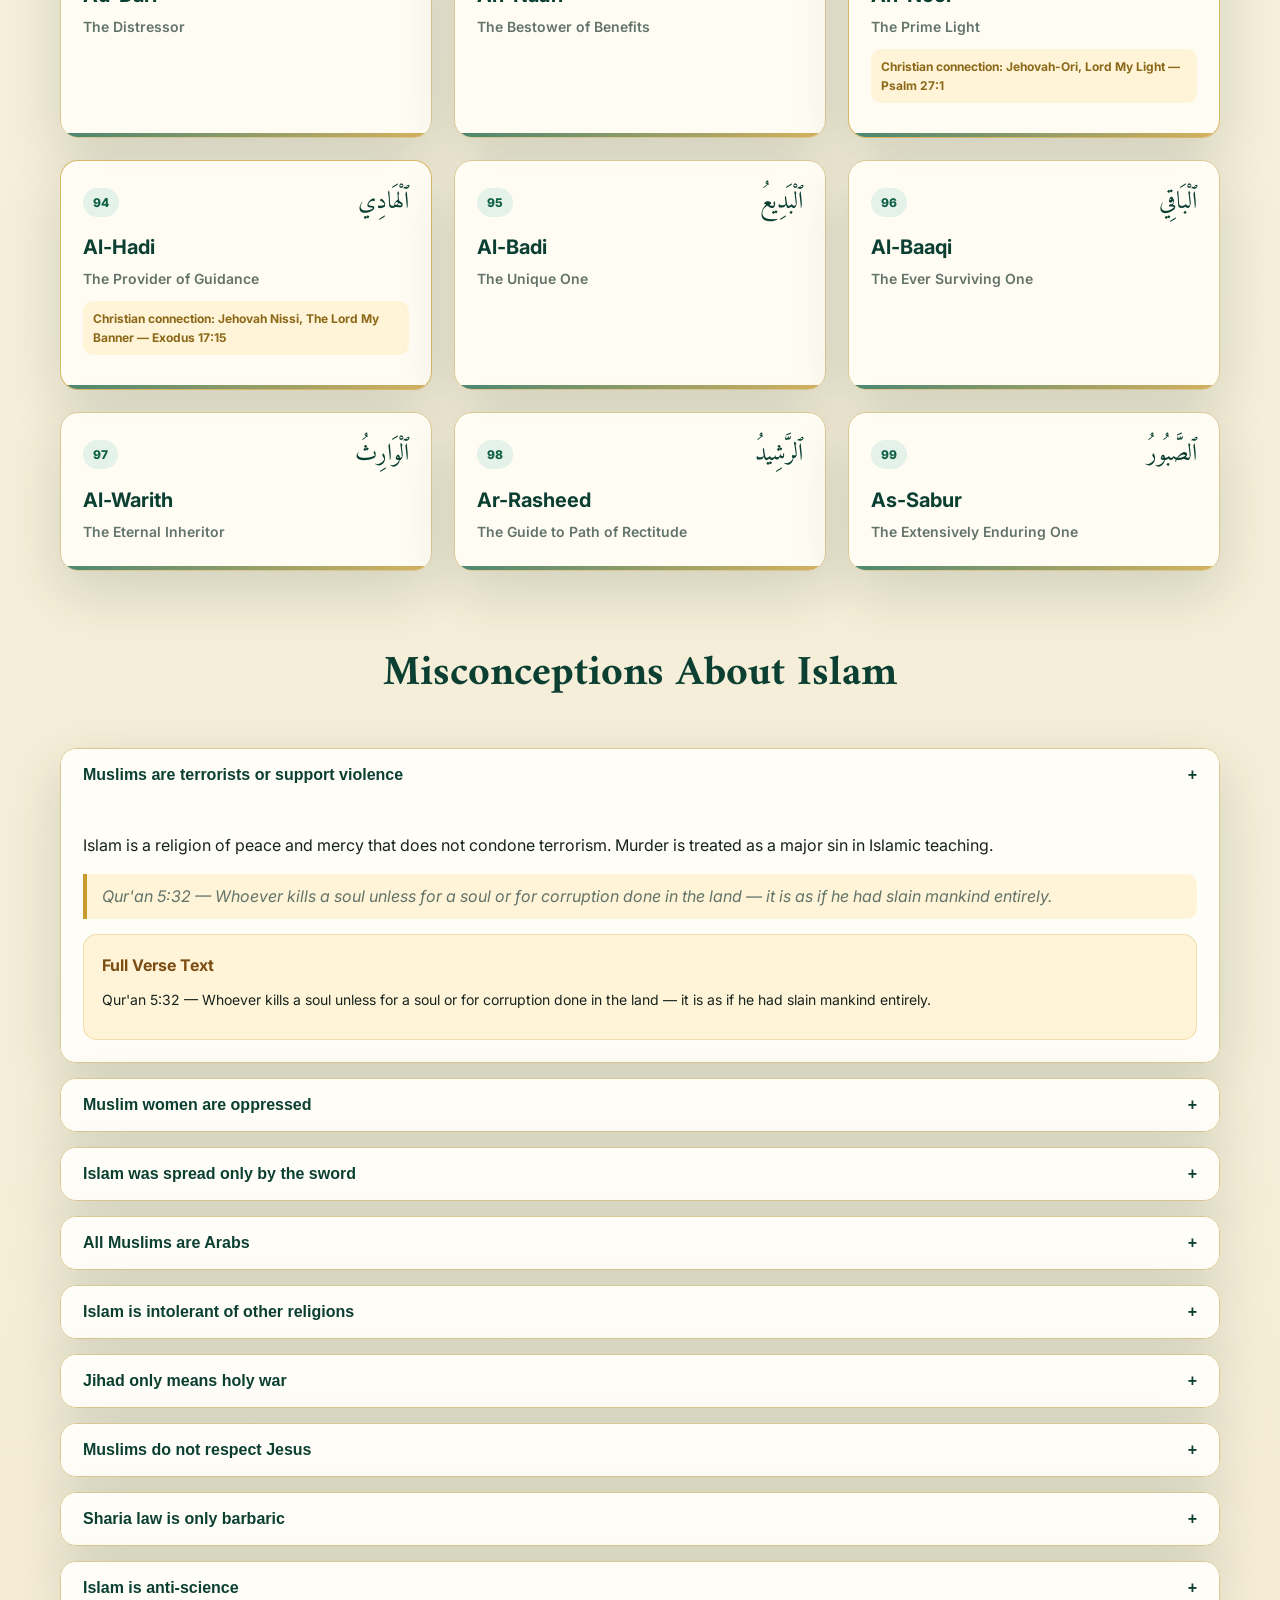
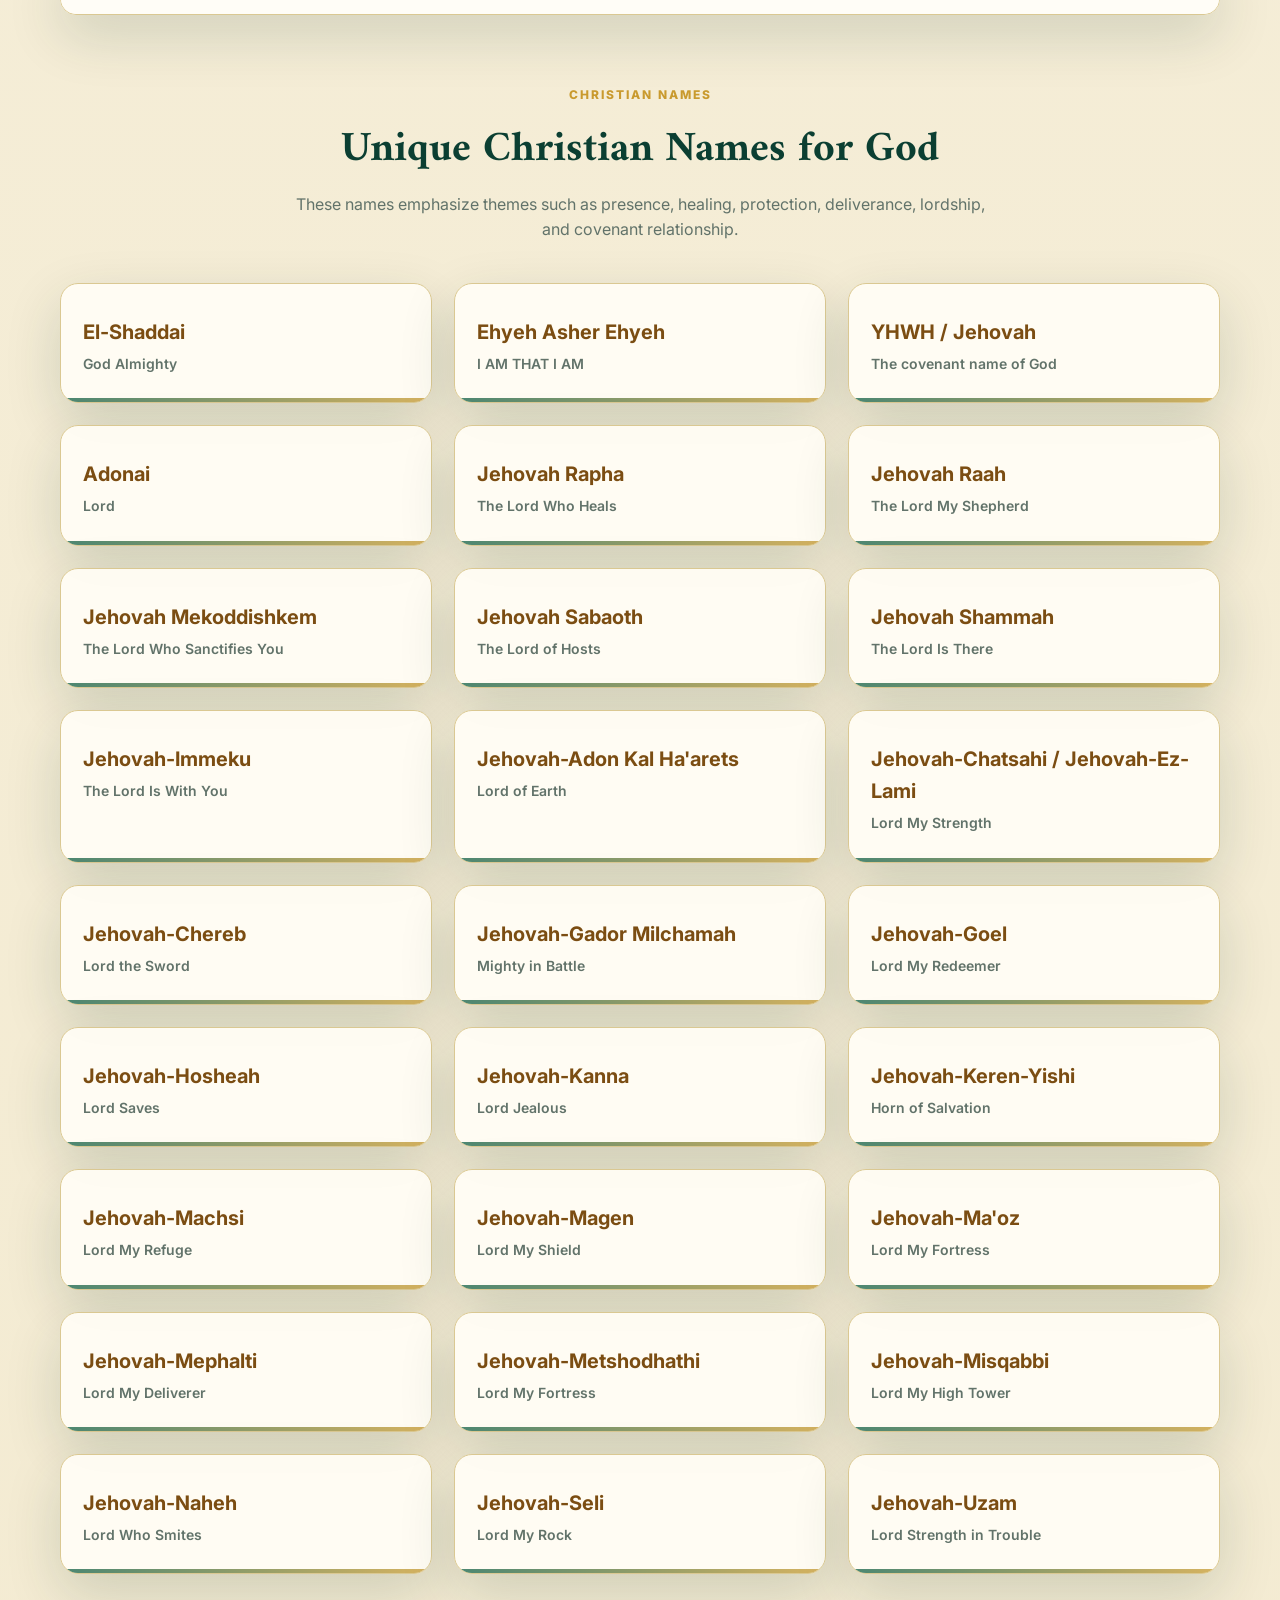
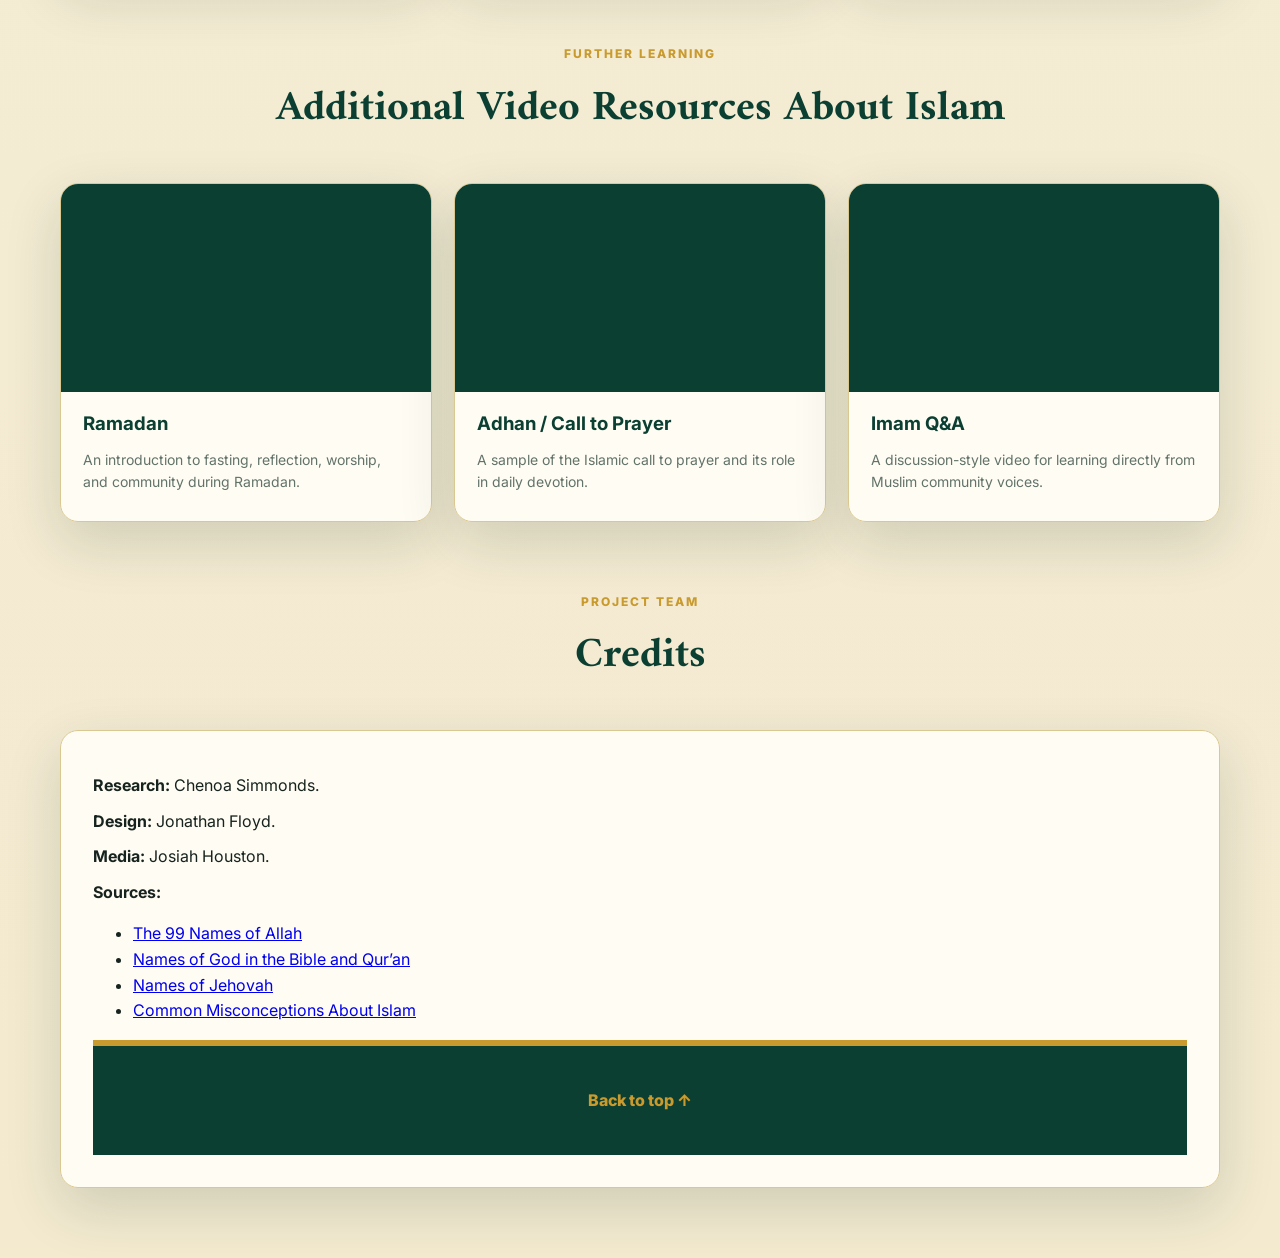
==== commit 52aaa5da: "Revise text for clarity in index.html" ====
--- a/index.html
+++ b/index.html
@@ -26,7 +26,7 @@
     <section class="hero">
       <p class="eyebrow">Immersive Religious Engagement Exhibit</p>
       <h1>The Names of God in Islam and Christianity</h1>
-      <p class="hero-text">Explore the 99 Names of Allah, compare shared theological ideas with Christian names for God, and challenge common misconceptions about Islam.</p>
+      <p class="hero-text">Explore the 99 Names of Allah, learn about shared Christian and Muslim names for God, and challenge common misconceptions about Islam.</p>
       <div class="hero-actions">
         <a class="btn primary" href="#quiz">Start the quiz</a>
         <a class="btn secondary" href="#names">Explore the names</a>
@@ -37,7 +37,6 @@
   <main>
     <section class="section quiz-section" id="quiz">
       <div class="section-heading">
-        <p class="eyebrow">Interactive opening activity</p>
         <h2>Name Recognition Quiz</h2>
         <p>Try to identify whether each name is mainly Christian, Islamic, or shared in both traditions.</p>
       </div>
@@ -73,9 +72,7 @@
 
     <section class="section misconceptions" id="misconceptions">
       <div class="section-heading">
-        <p class="eyebrow">Media literacy</p>
         <h2>Misconceptions About Islam</h2>
-        <p>These cards correct common stereotypes using concise explanations and quoted Qur'an references.</p>
       </div>
       <div class="accordion" id="misconceptionsList"></div>
     </section>
@@ -123,7 +120,7 @@
         <p><strong>Research:</strong> Chenoa Simmonds.</p>
         <p><strong>Design:</strong> Jonathan Floyd.</p>
         <p><strong>Media:</strong> Josiah Houston.</p>
-    <p><strong>Source topics:</strong></p>
+    <p><strong>Sources:</strong></p>
 <ul>
   <li><a href="https://99namesofallah.name/" target="_blank">The 99 Names of Allah</a></li>
   <li><a href="https://www.wulfrunasufiassociation.org/names-of-god-in-the-holy-bible-and-holy-quran/" target="_blank">Names of God in the Bible and Qur’an</a></li>
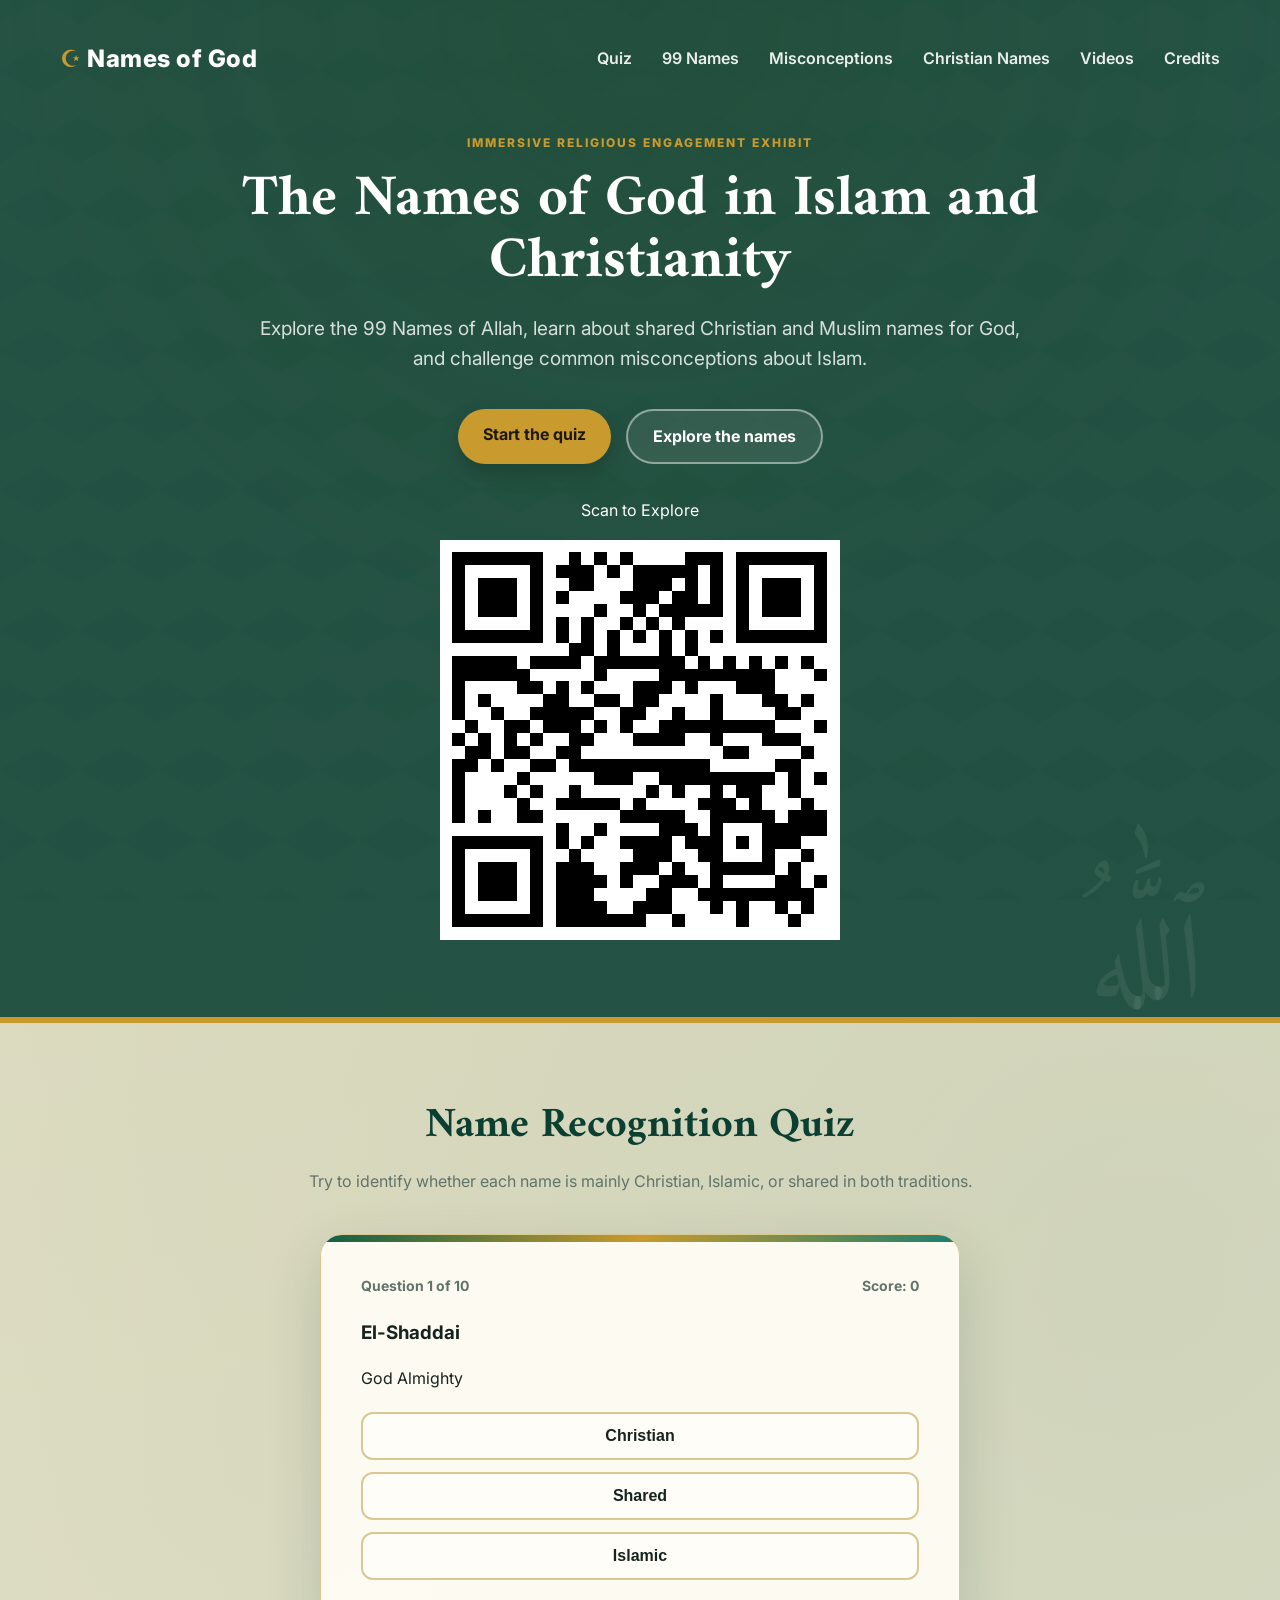
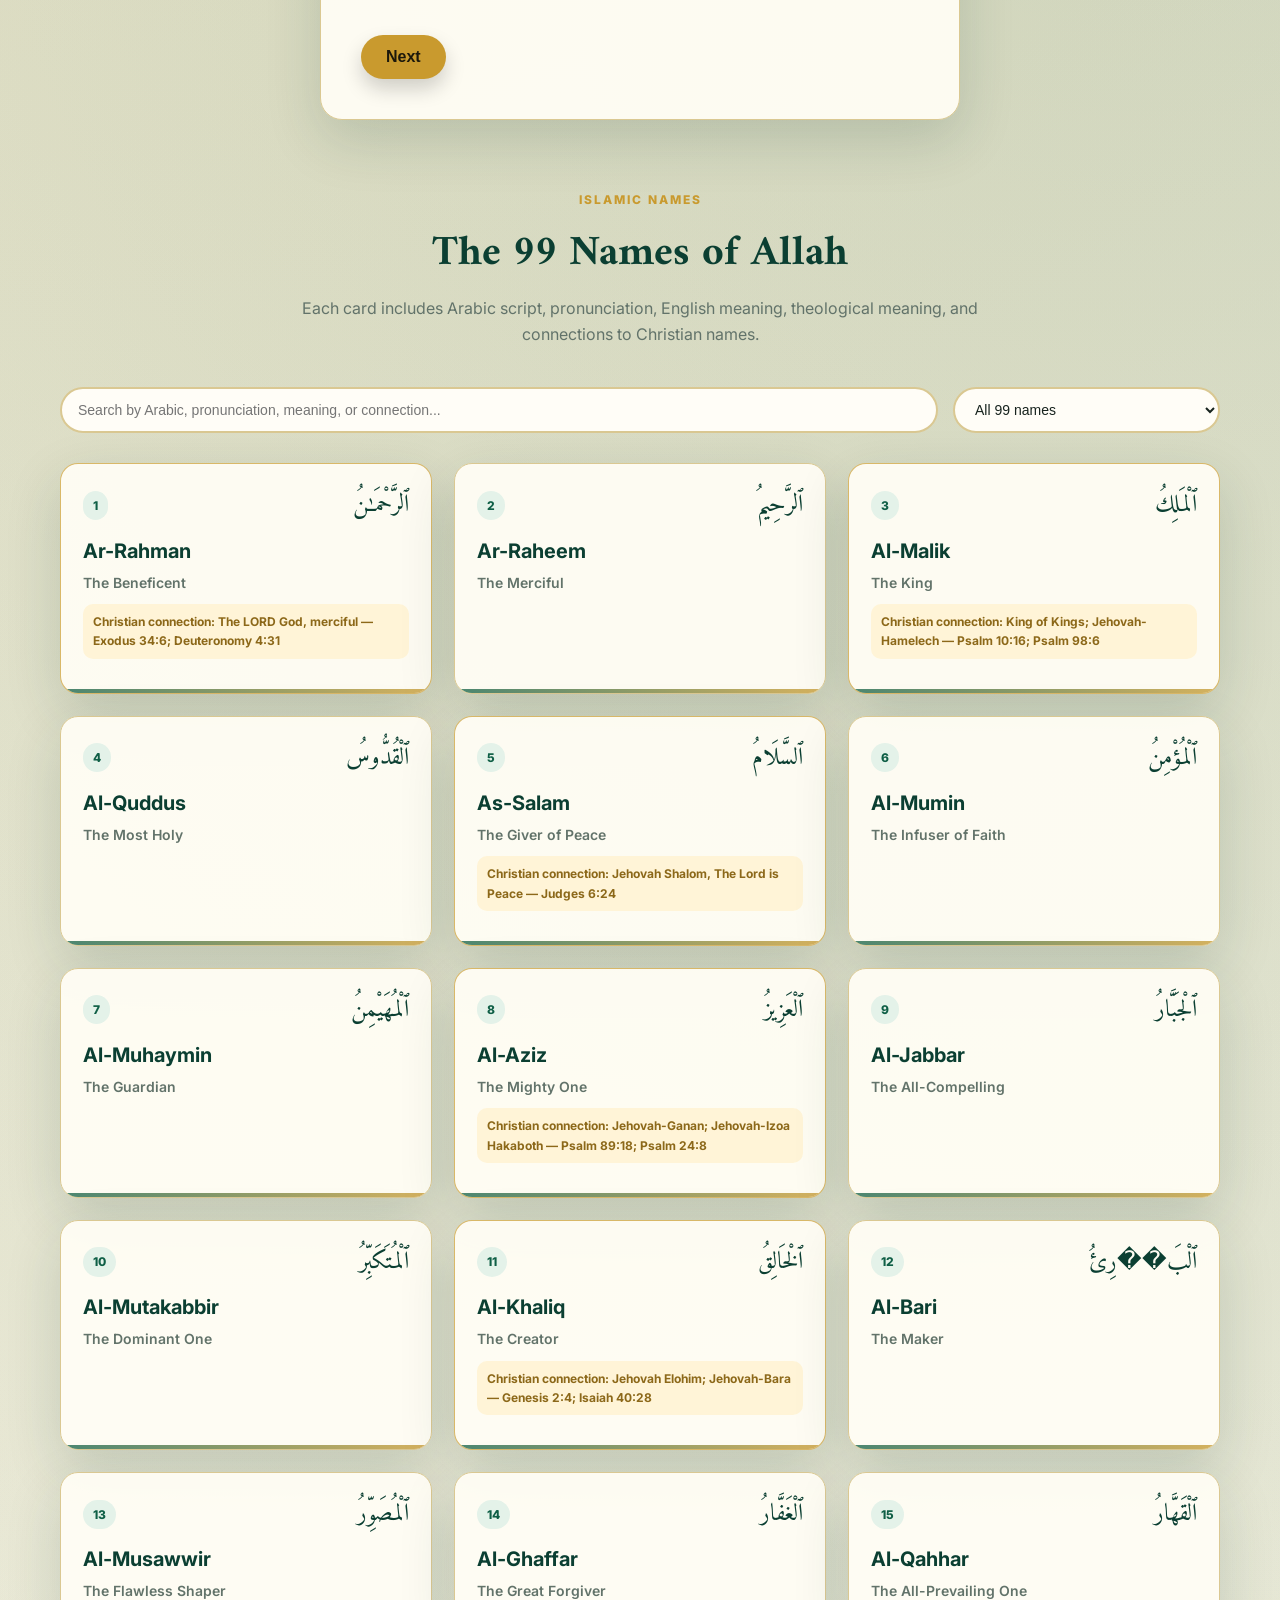
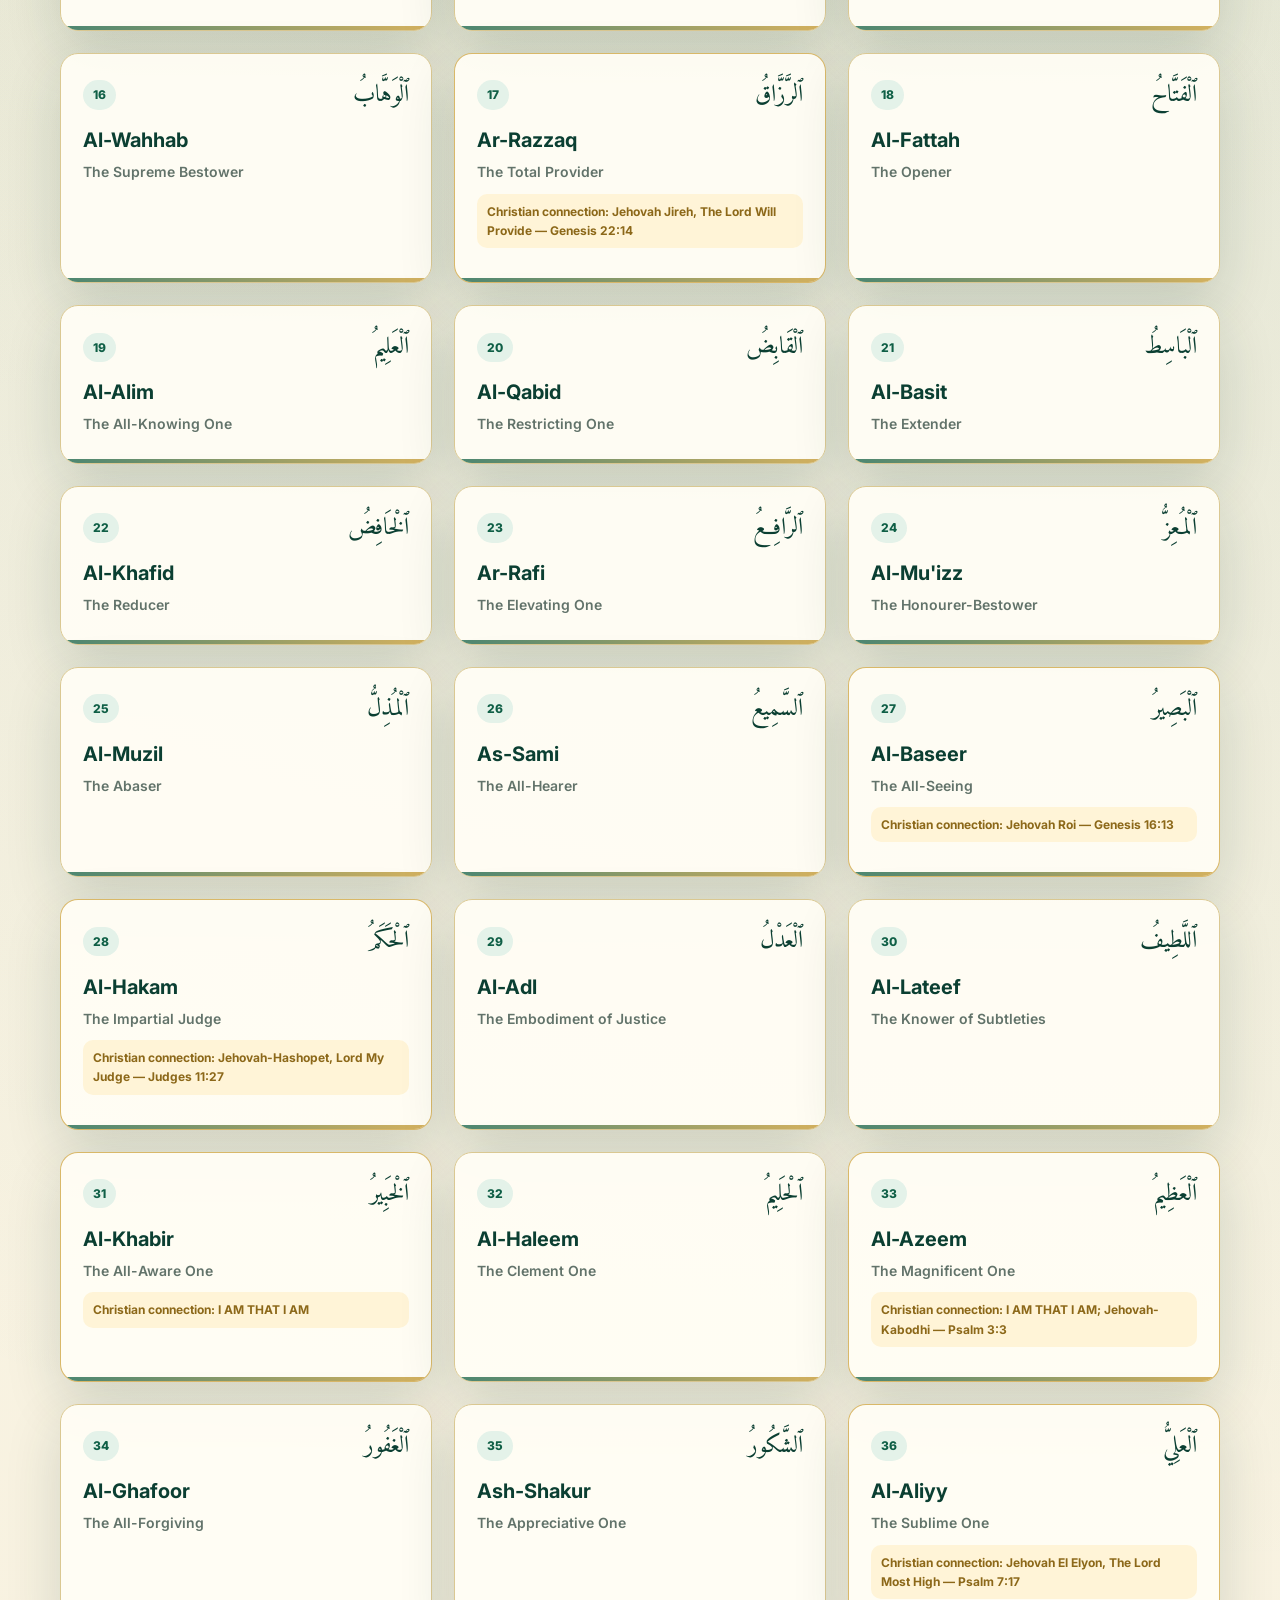
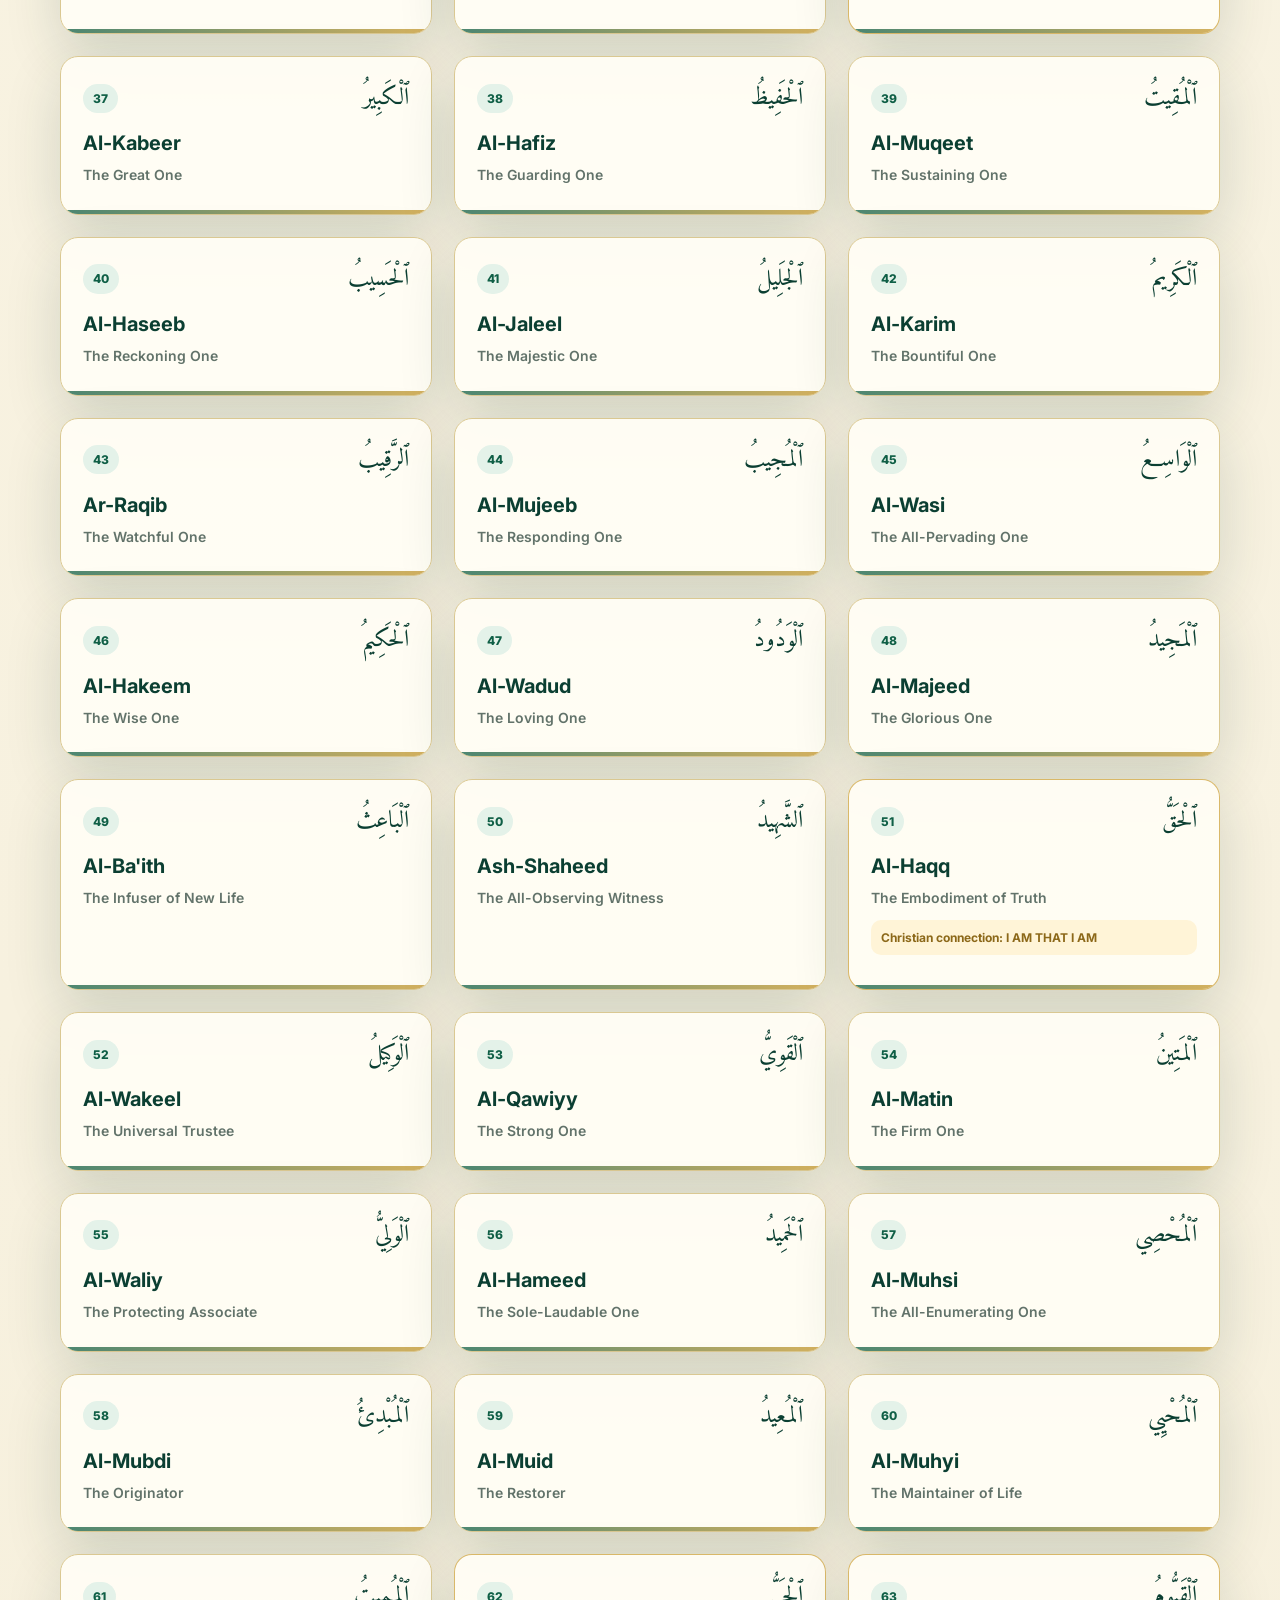
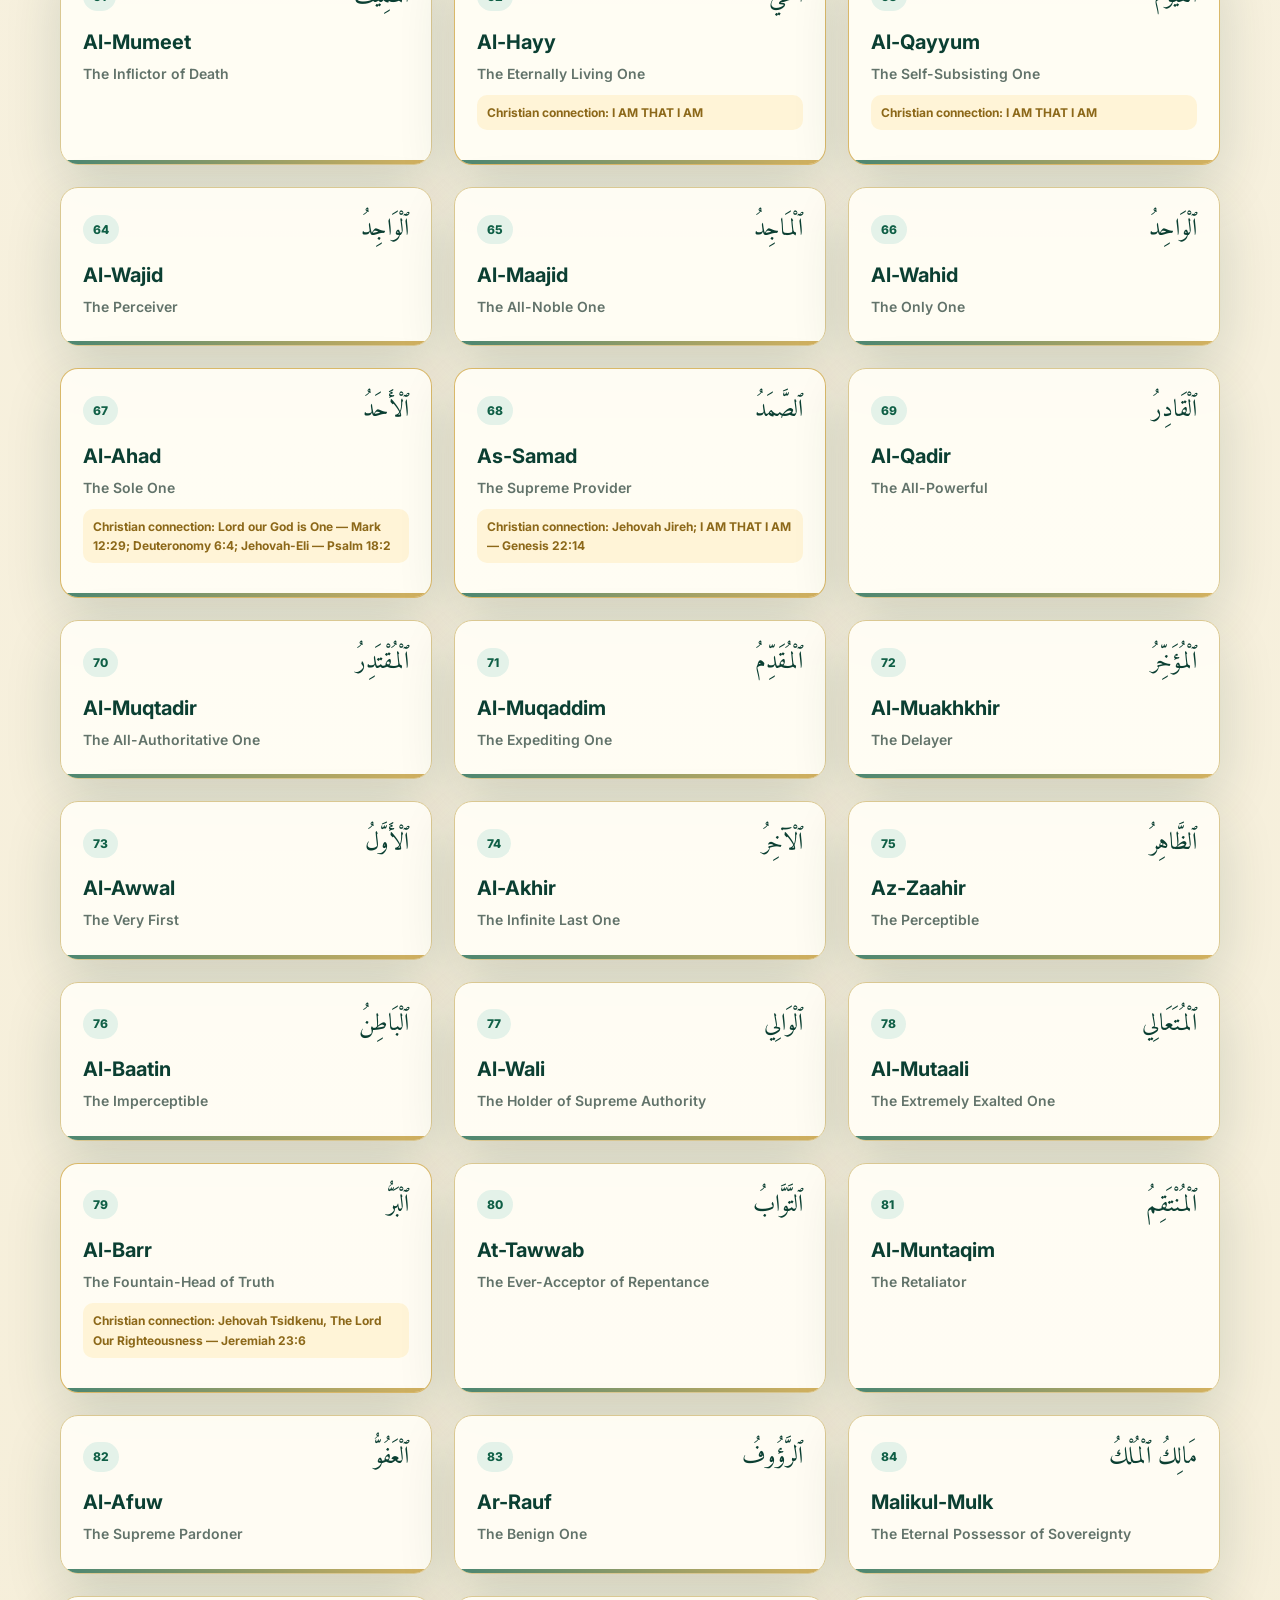
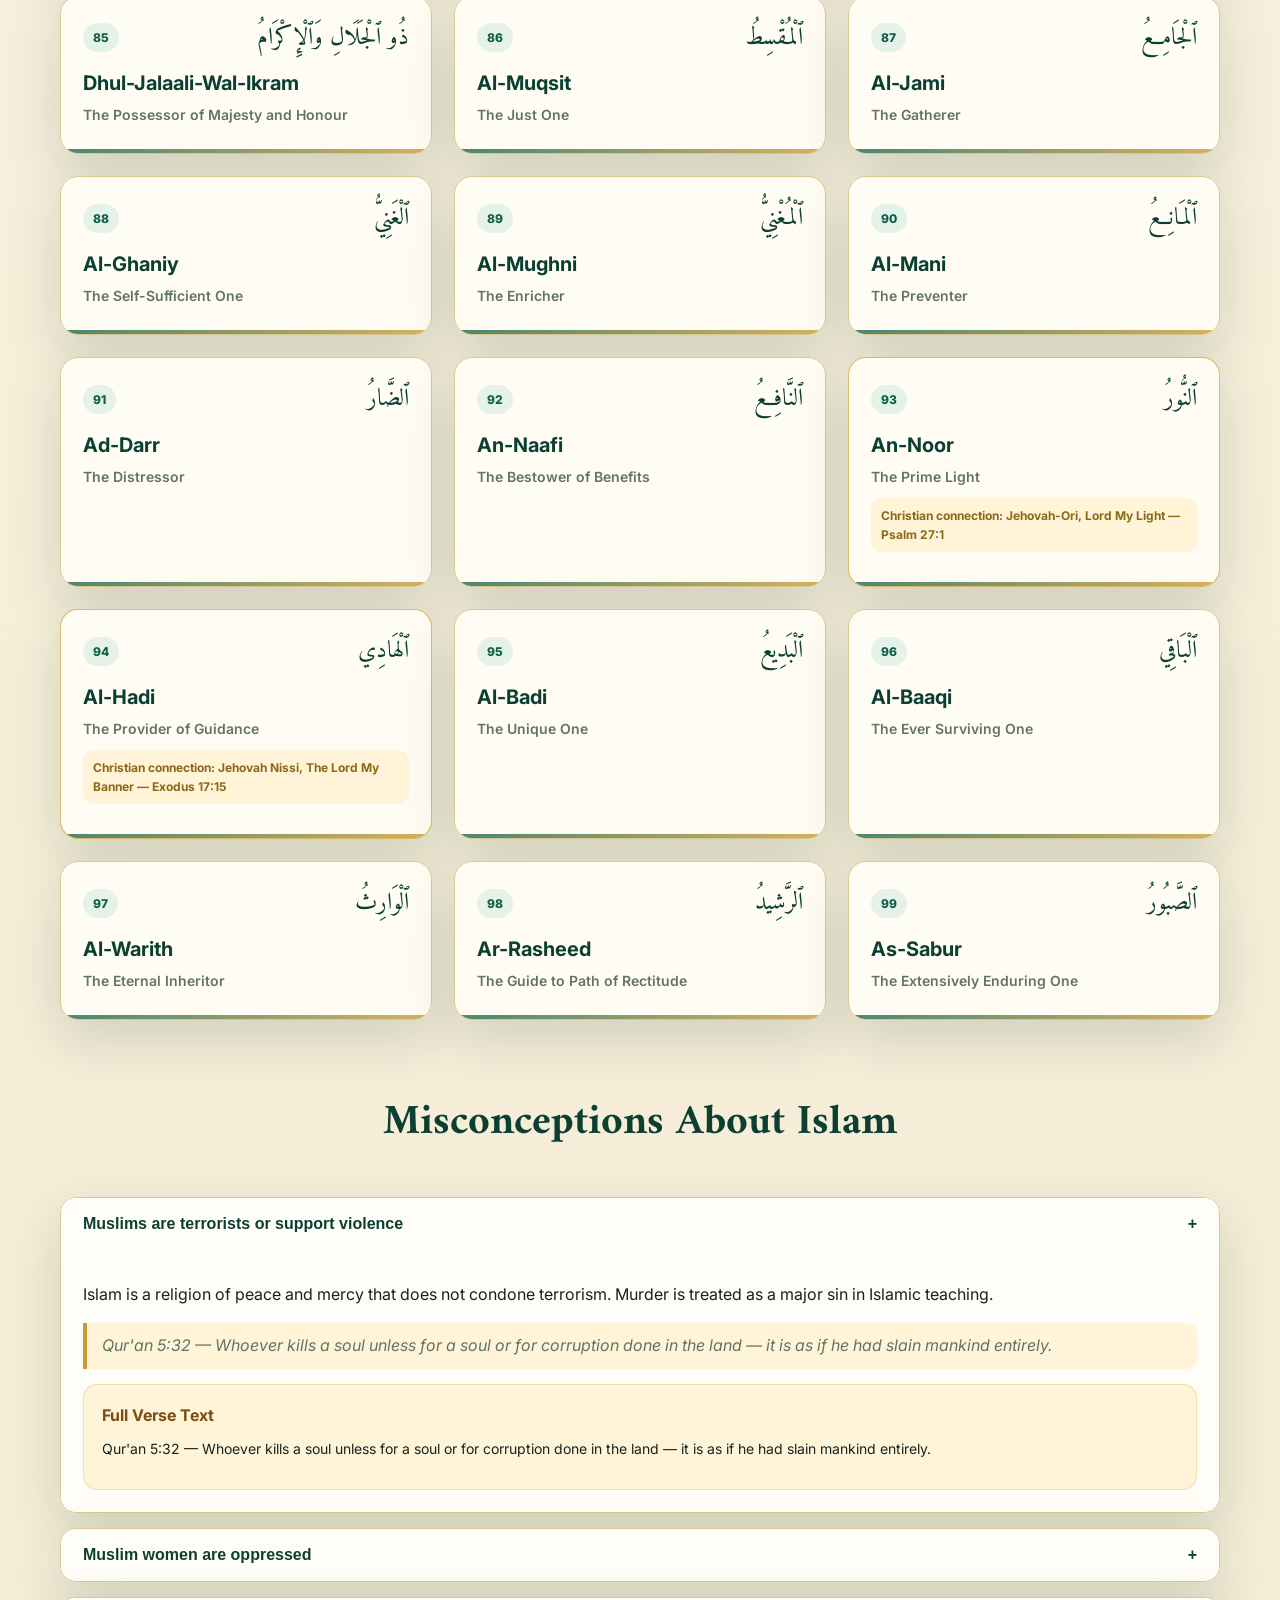
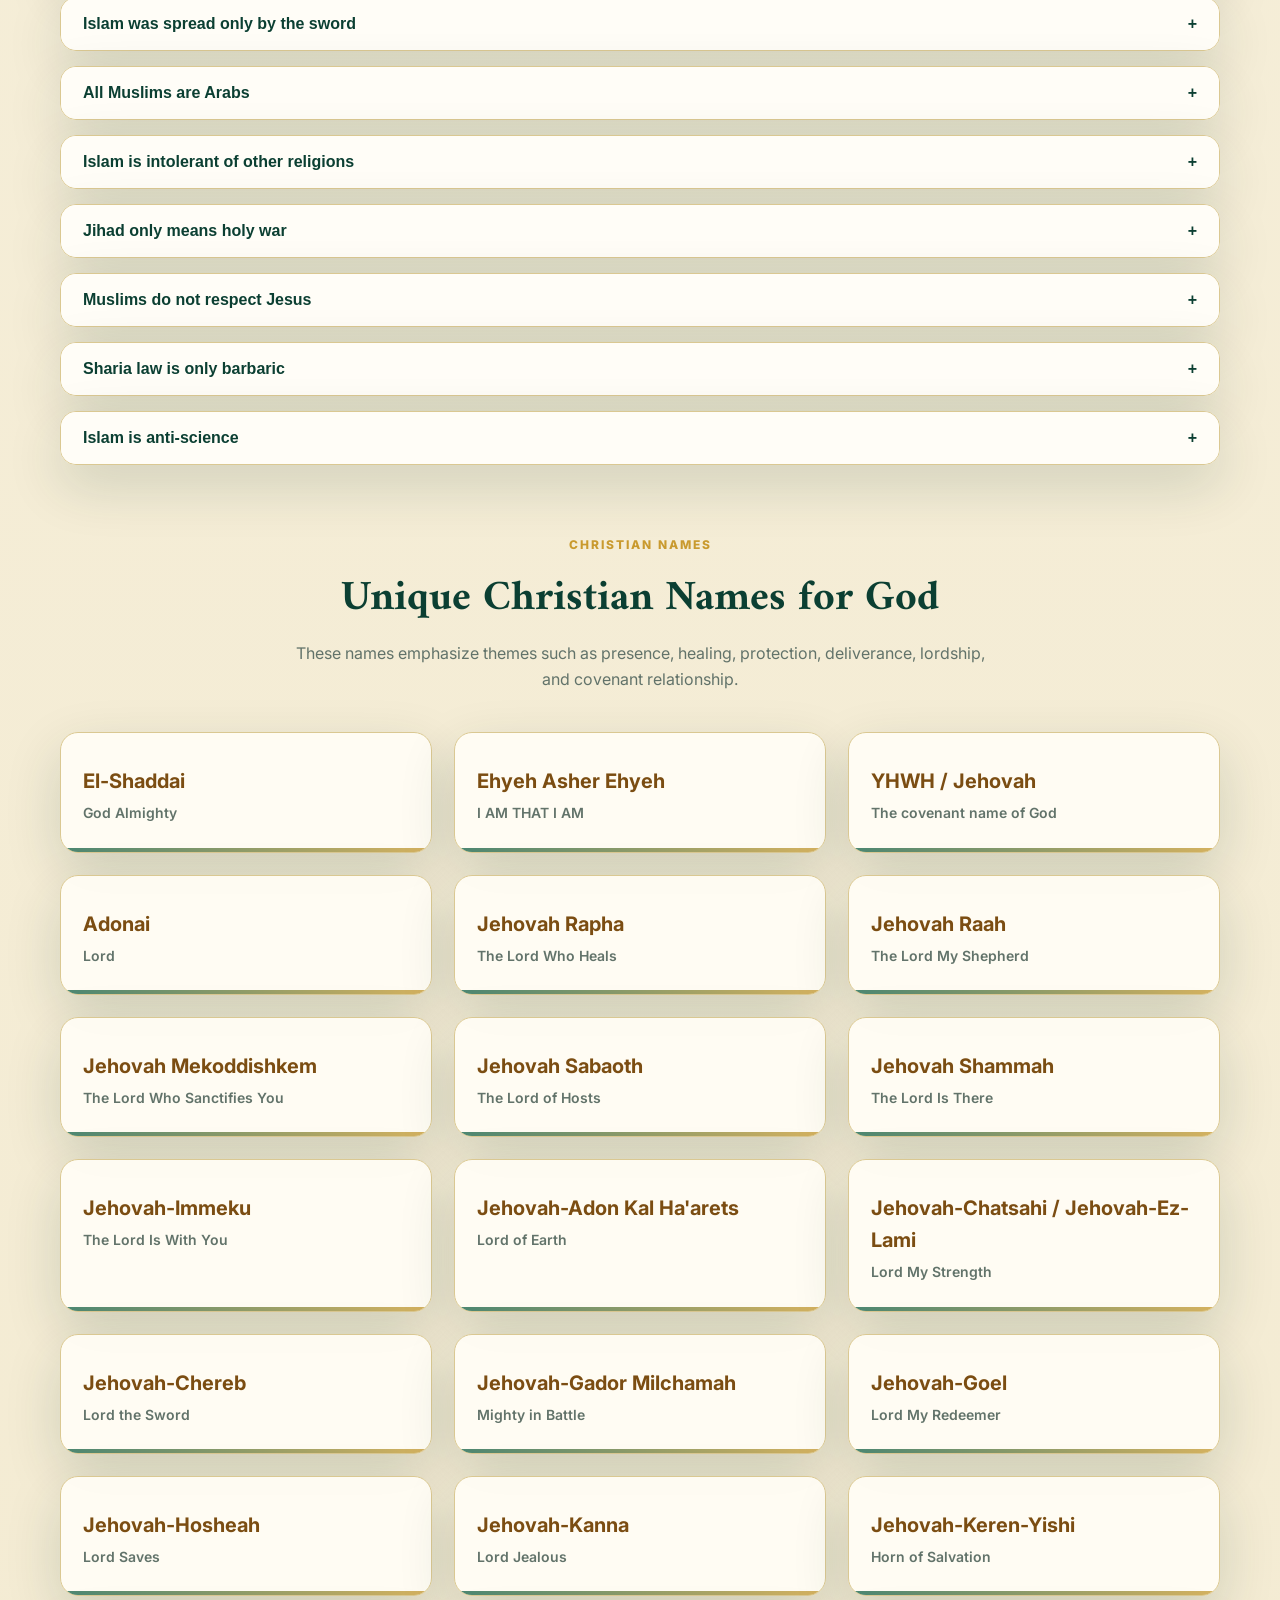
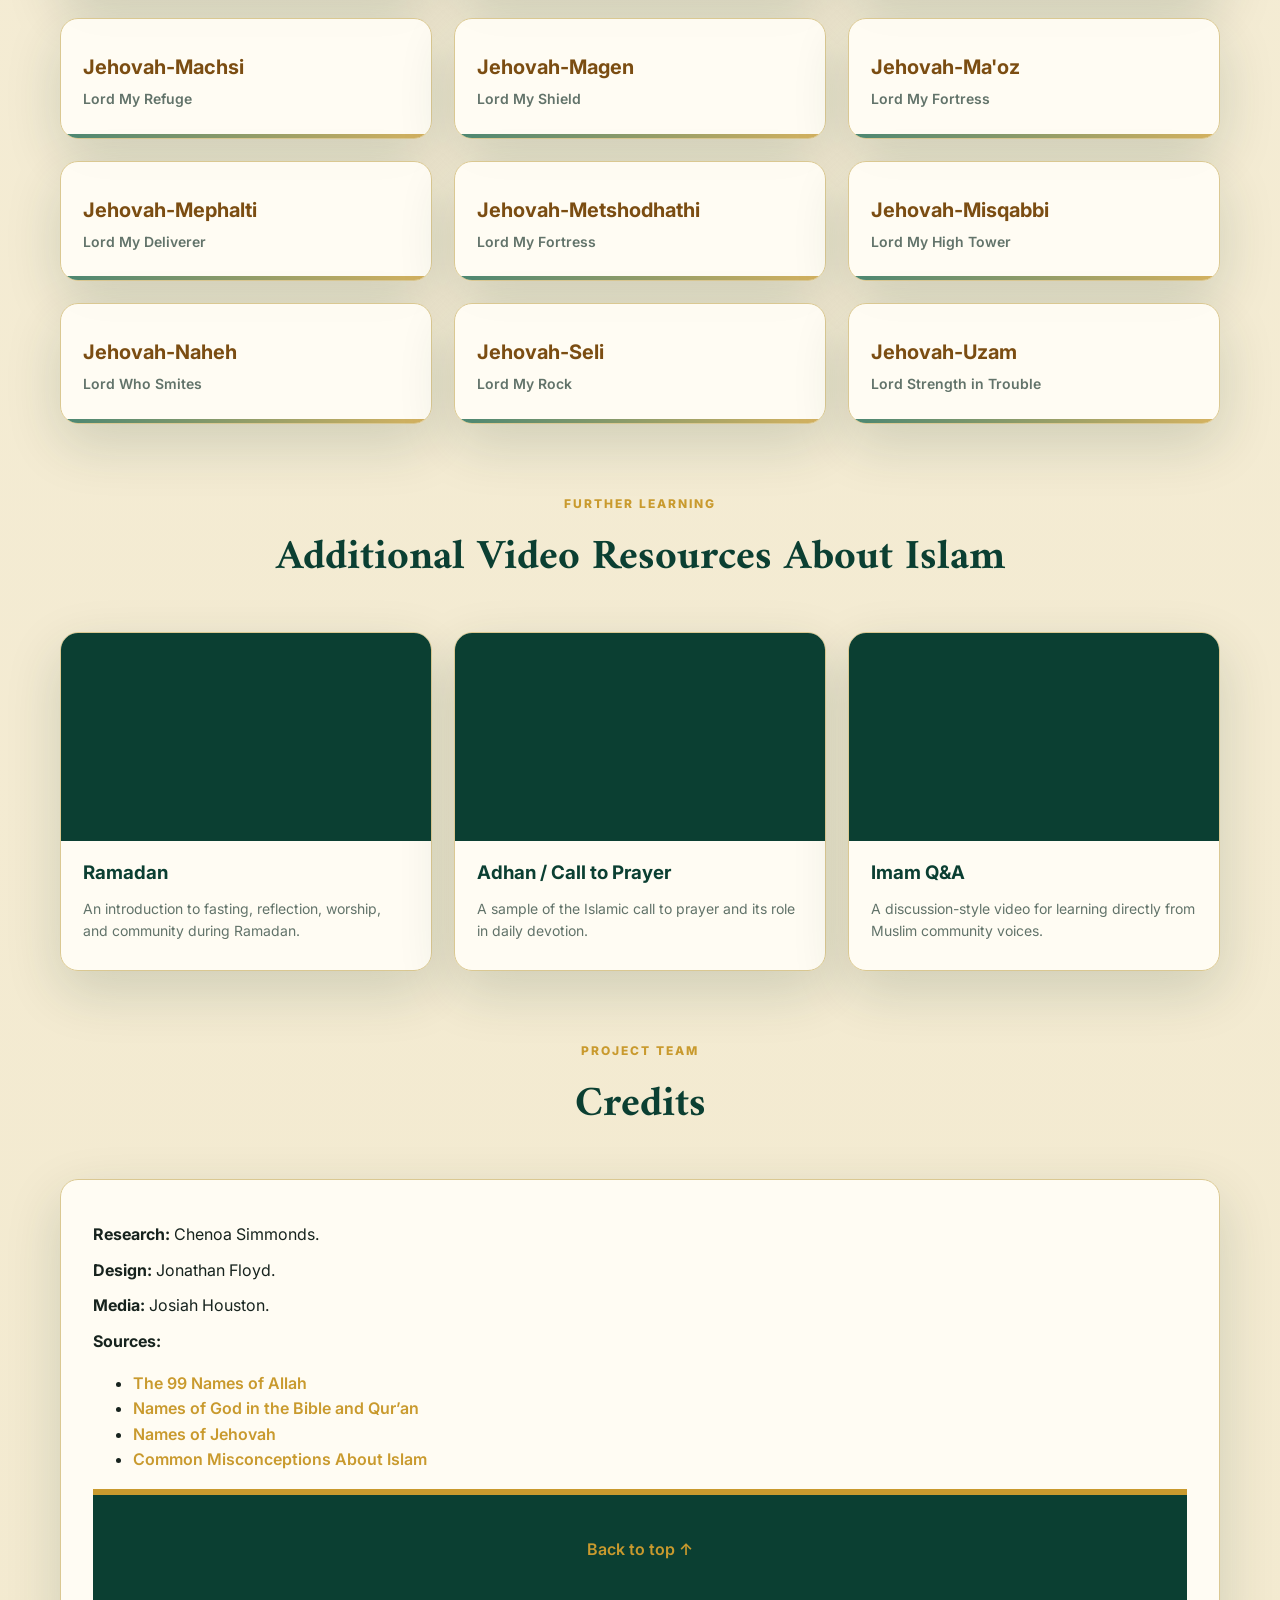
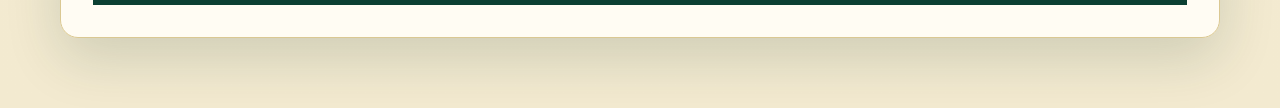
==== commit befcc9a6: "Add QR code section to index.html Added QR code section for website access." ====
--- a/index.html
+++ b/index.html
@@ -29,8 +29,12 @@
       <p class="hero-text">Explore the 99 Names of Allah, learn about shared Christian and Muslim names for God, and challenge common misconceptions about Islam.</p>
       <div class="hero-actions">
         <a class="btn primary" href="#quiz">Start the quiz</a>
-        <a class="btn secondary" href="#names">Explore the names</a>
+        <a class="btn secondary" href="#names">Explore the names</a> 
       </div>
+      <div class="qr-container">
+  <p class="qr-label">Scan to Explore</p>
+  <img src="qr-code.png" alt="QR code to access website" class="qr-code">
+</div>
     </section>
   </header>
 
--- a/styles.css
+++ b/styles.css
@@ -167,3 +167,15 @@
   .modal-heading-row{flex-direction:column}
   .section{margin:46px auto;padding:0 15px}
 }
+.credits-card a {
+  color: var(--gold);
+  font-weight: 600;
+  text-decoration: none;
+  border-bottom: 1px solid transparent;
+  transition: all 0.2s;
+}
+
+.credits-card a:hover {
+  color: var(--purple);
+  border-bottom: 1px solid var(--purple);
+}
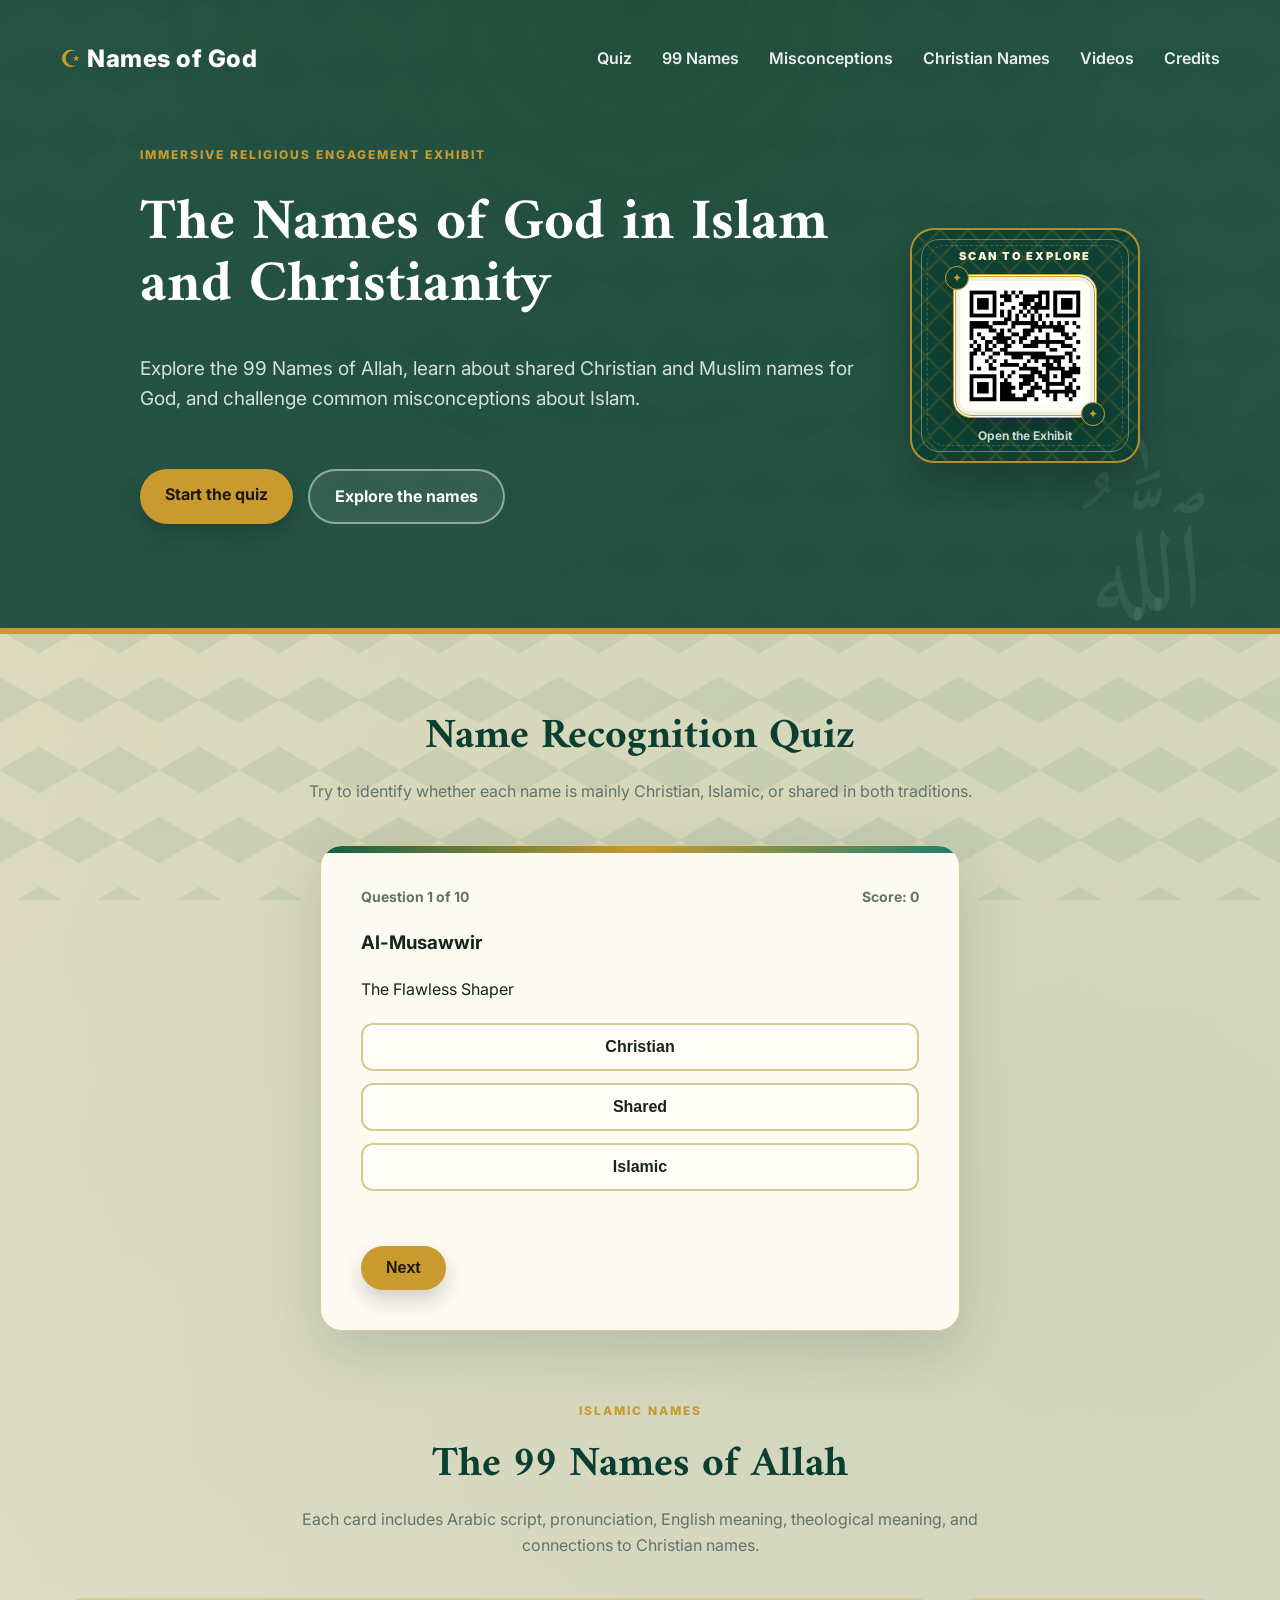
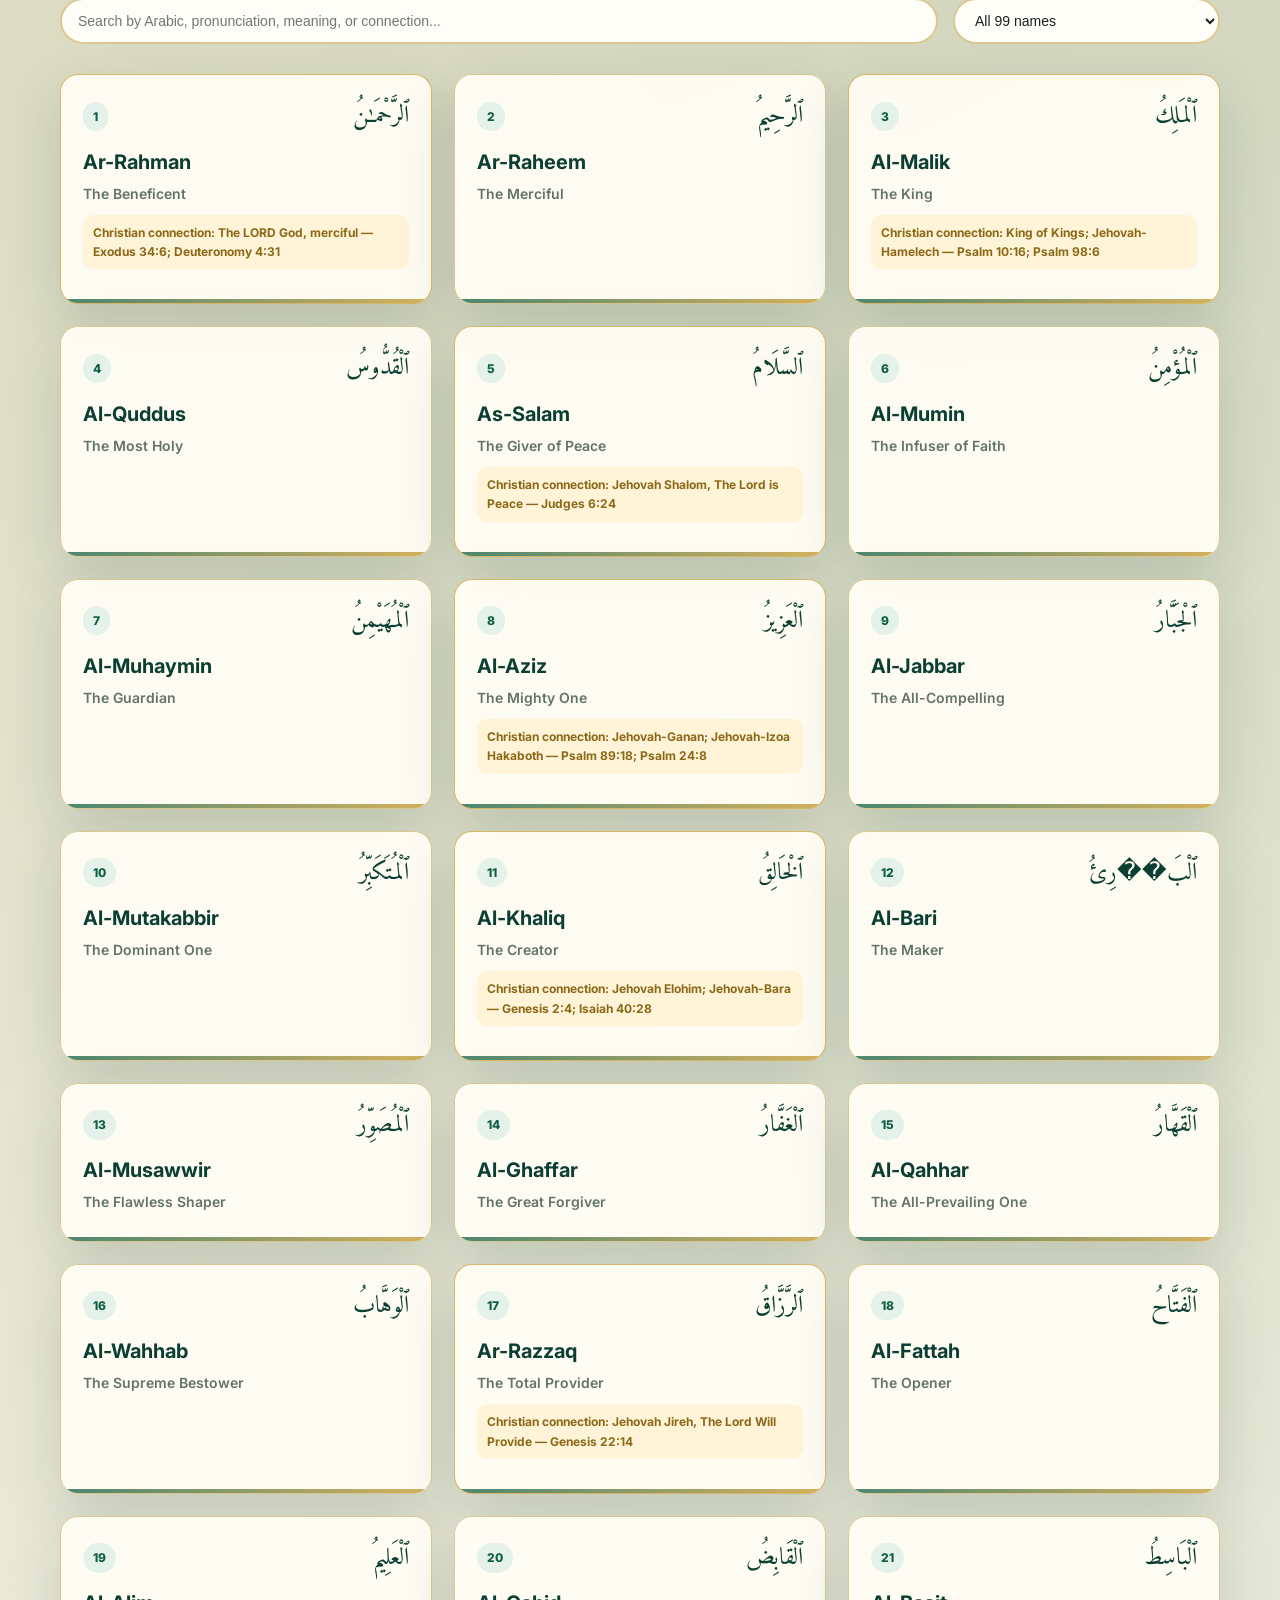
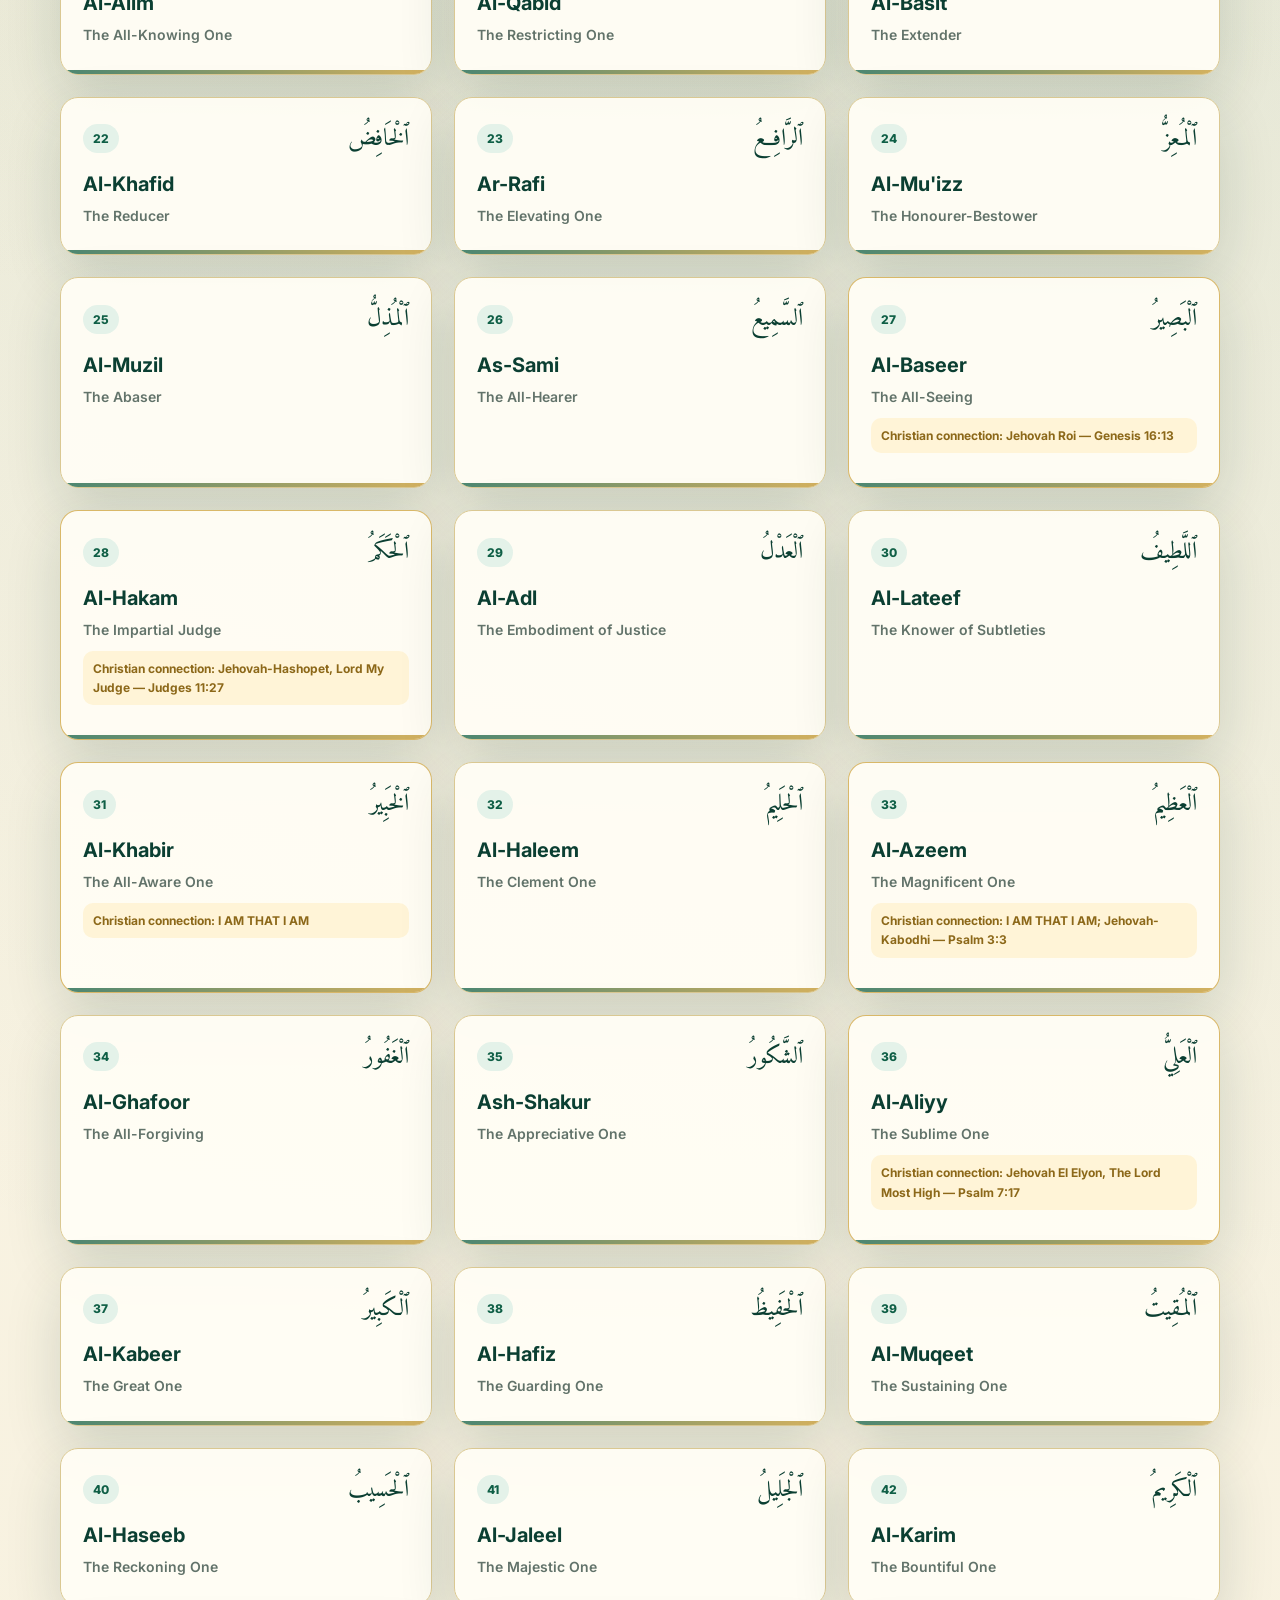
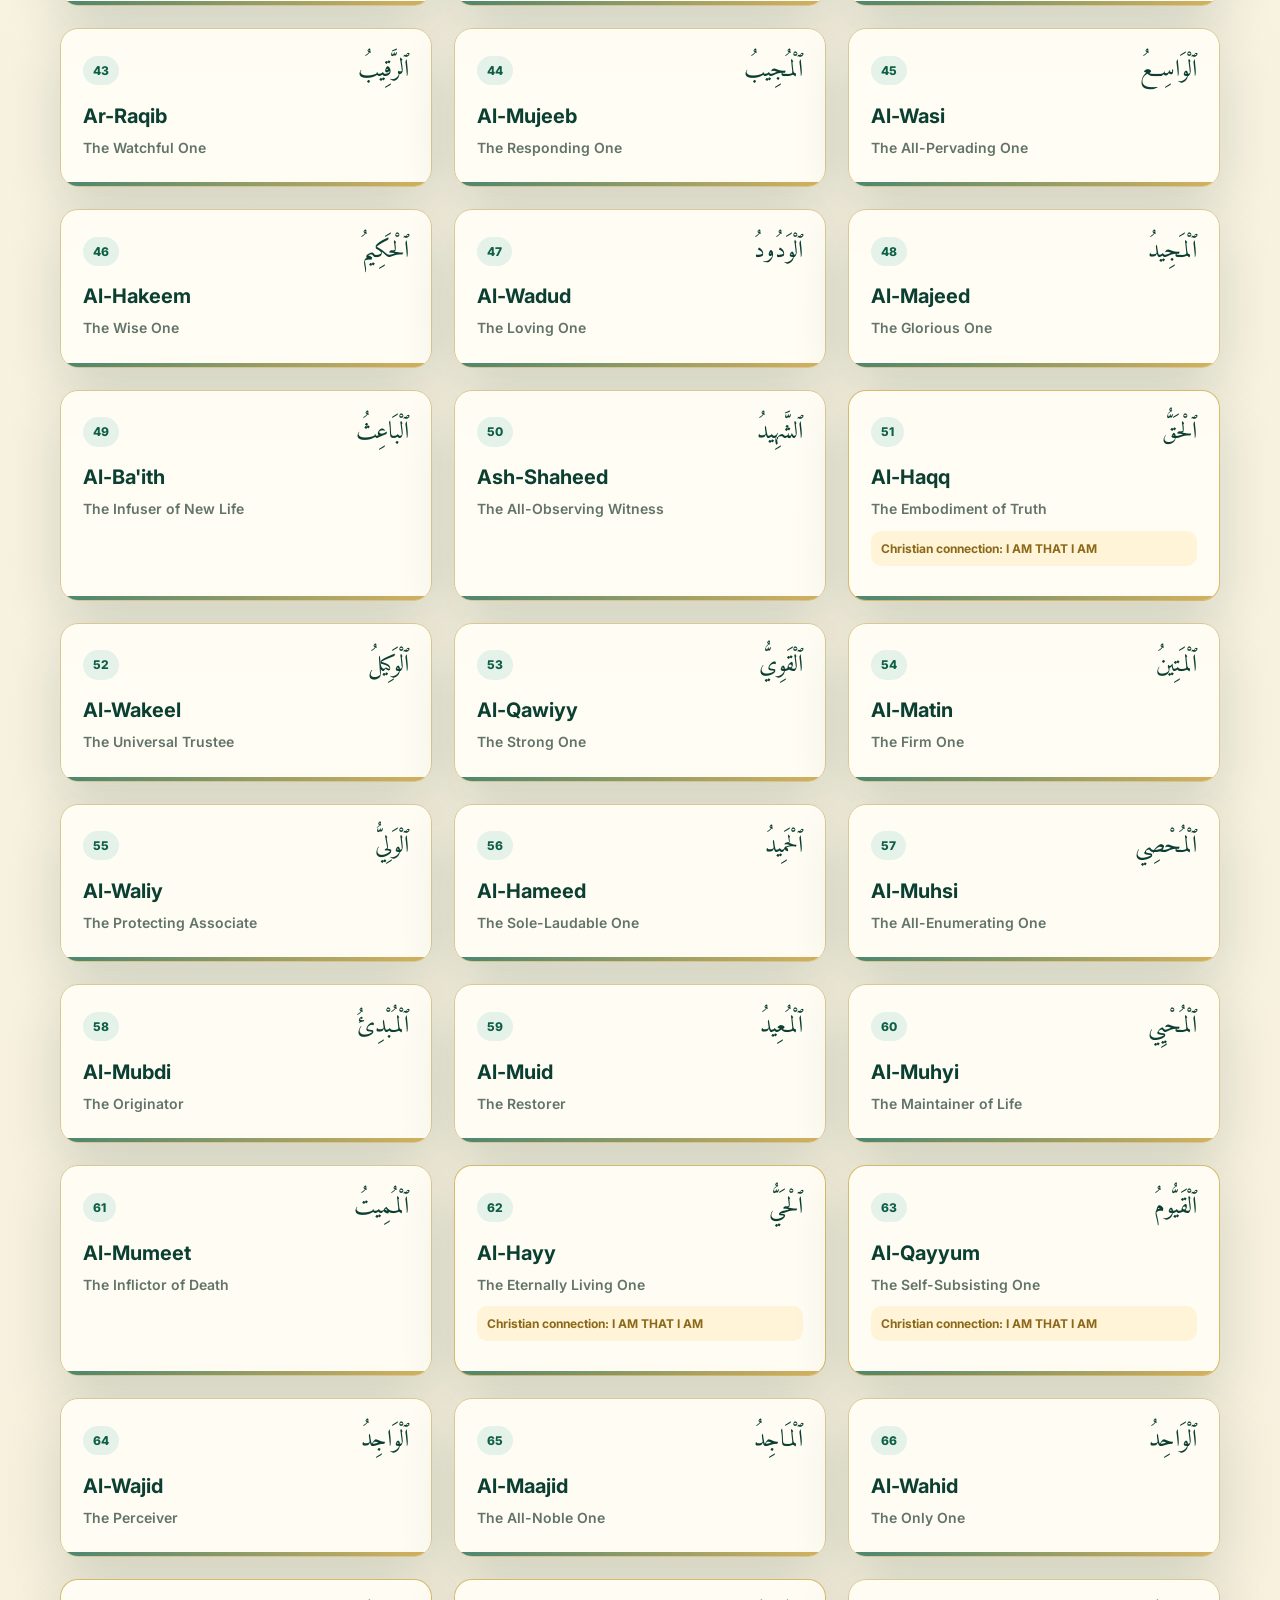
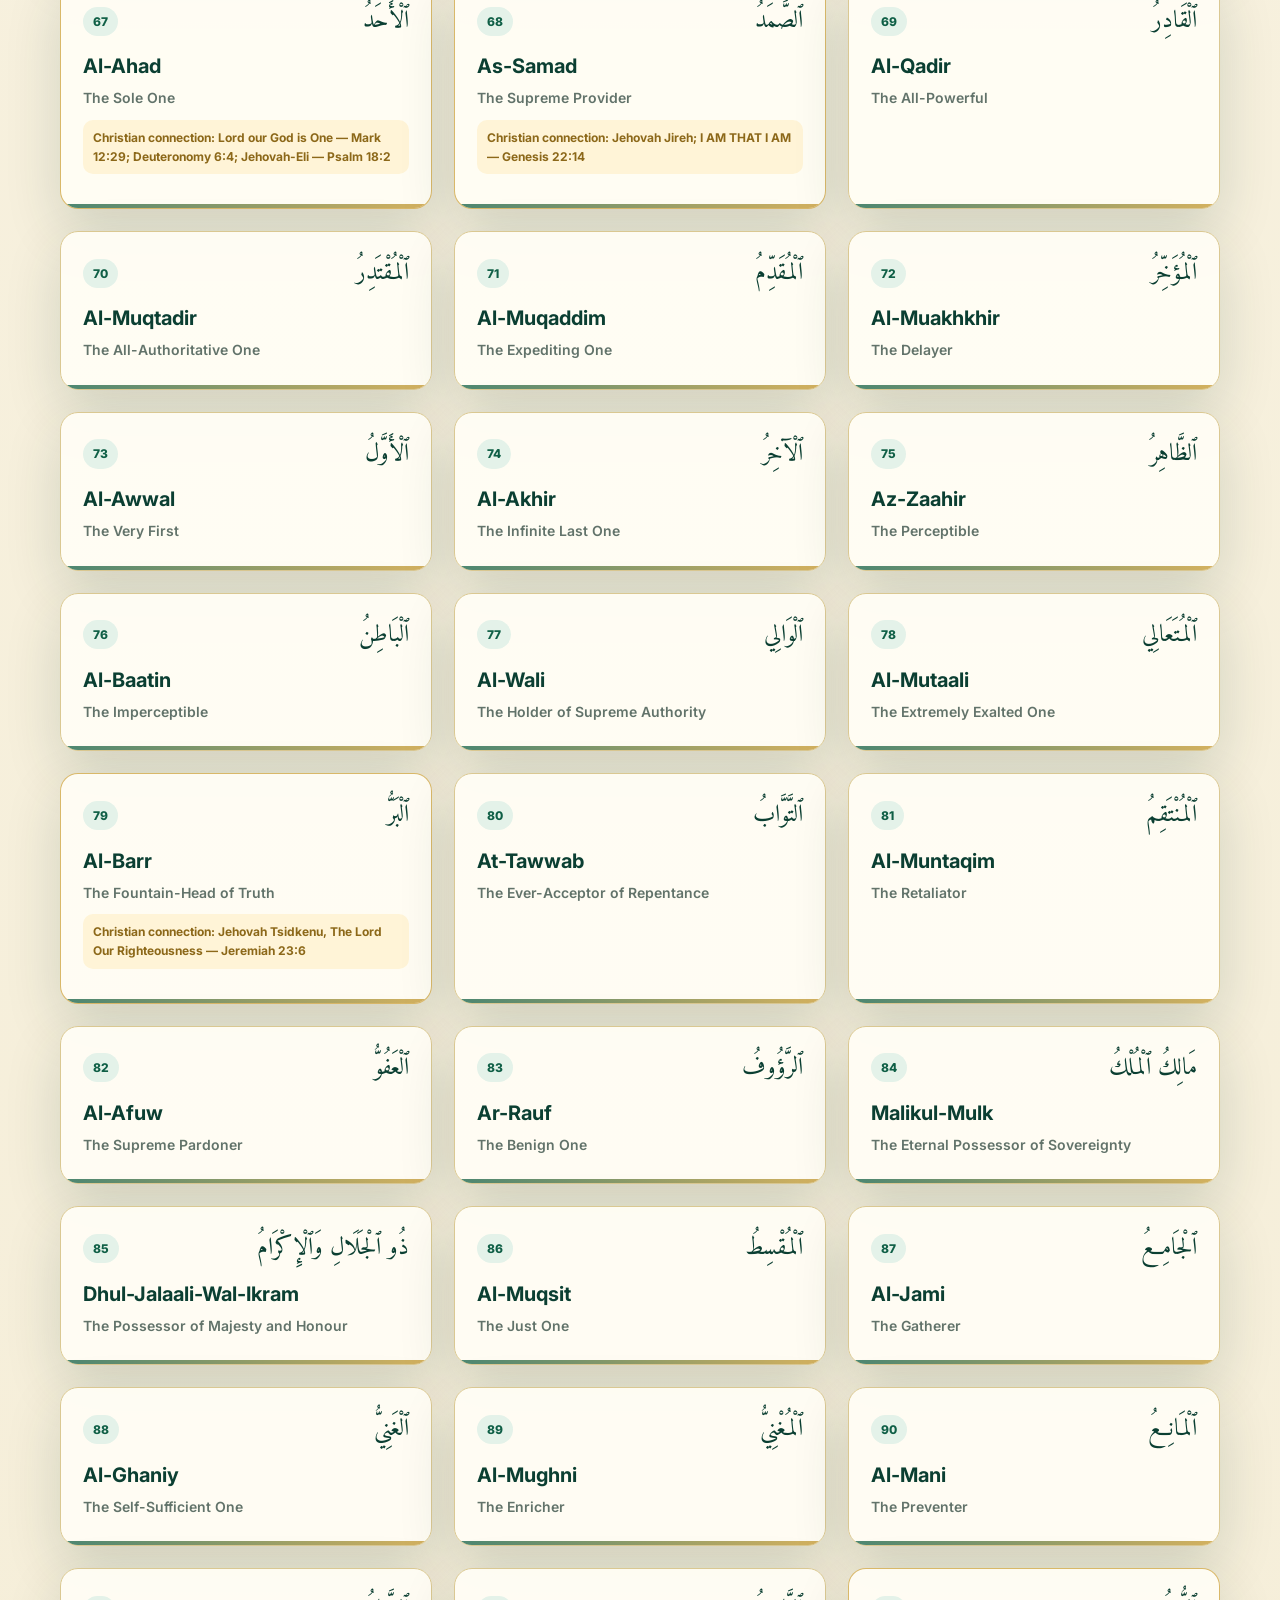
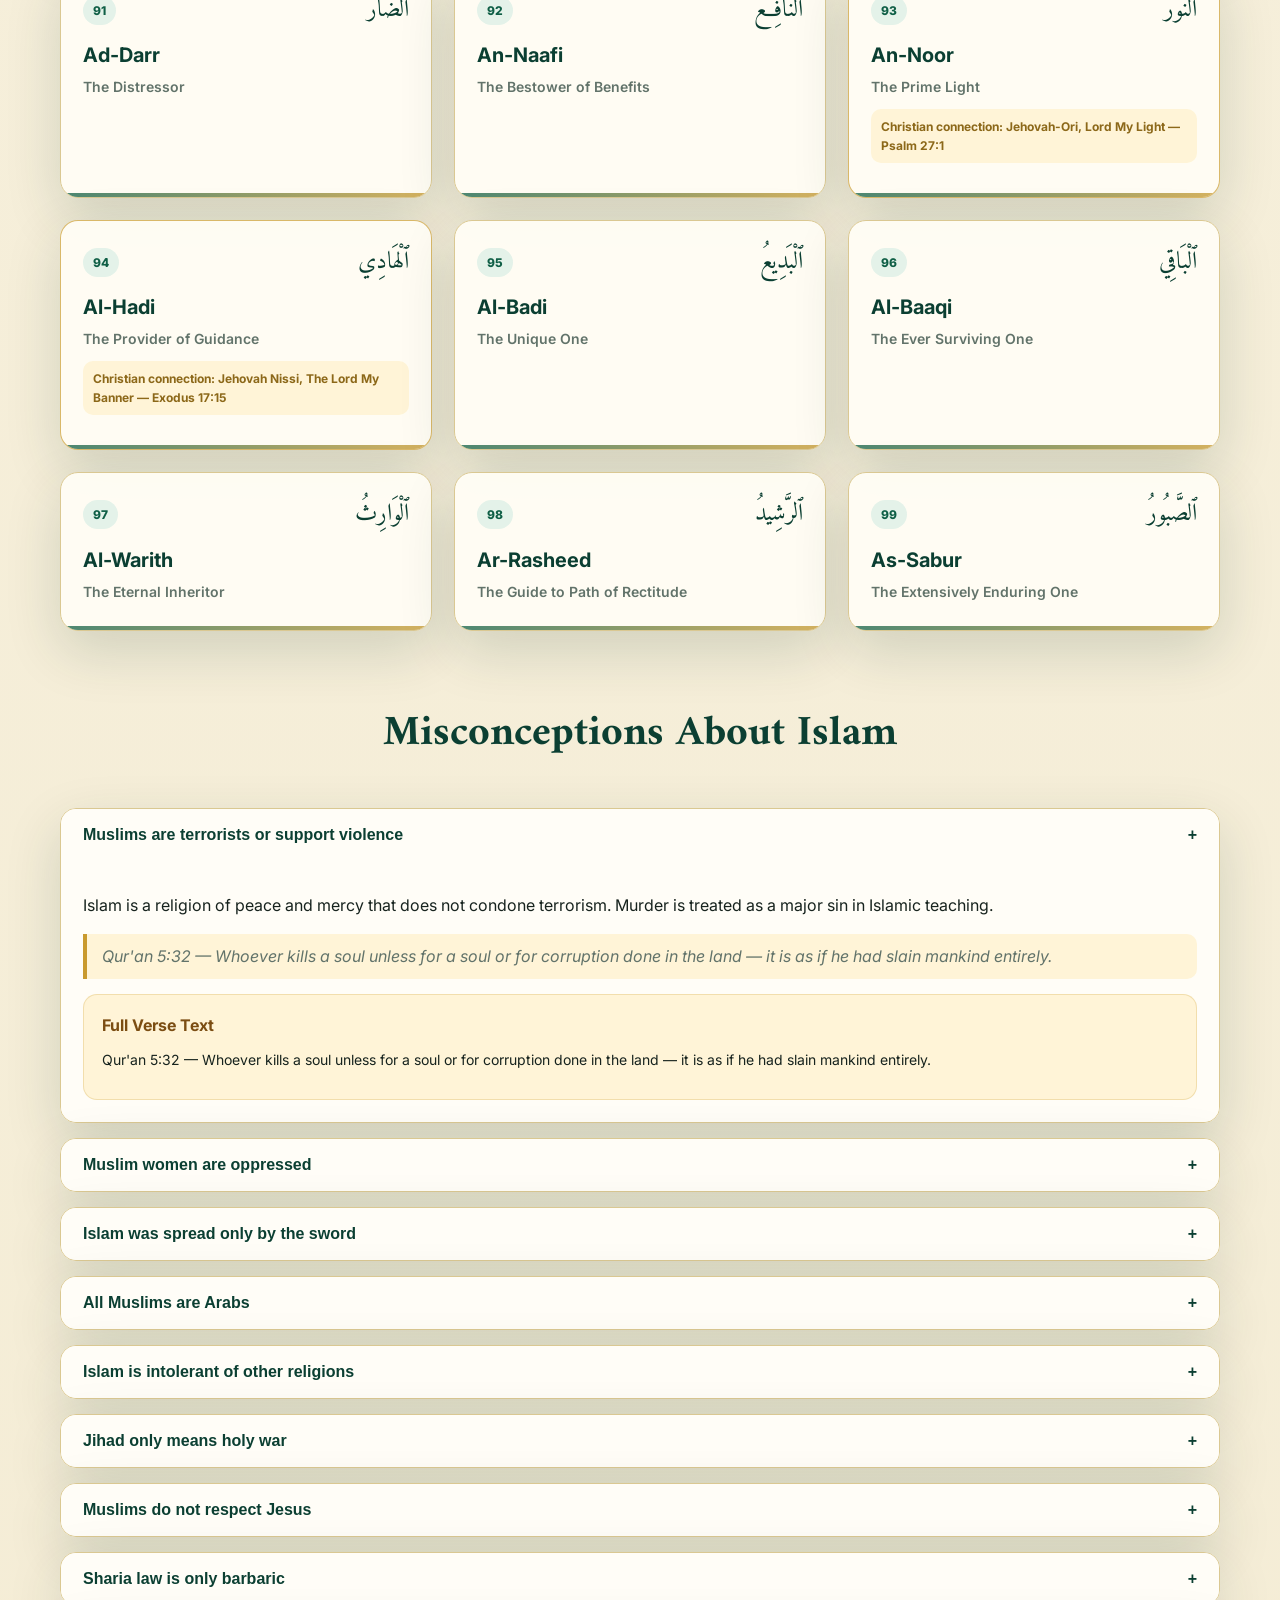
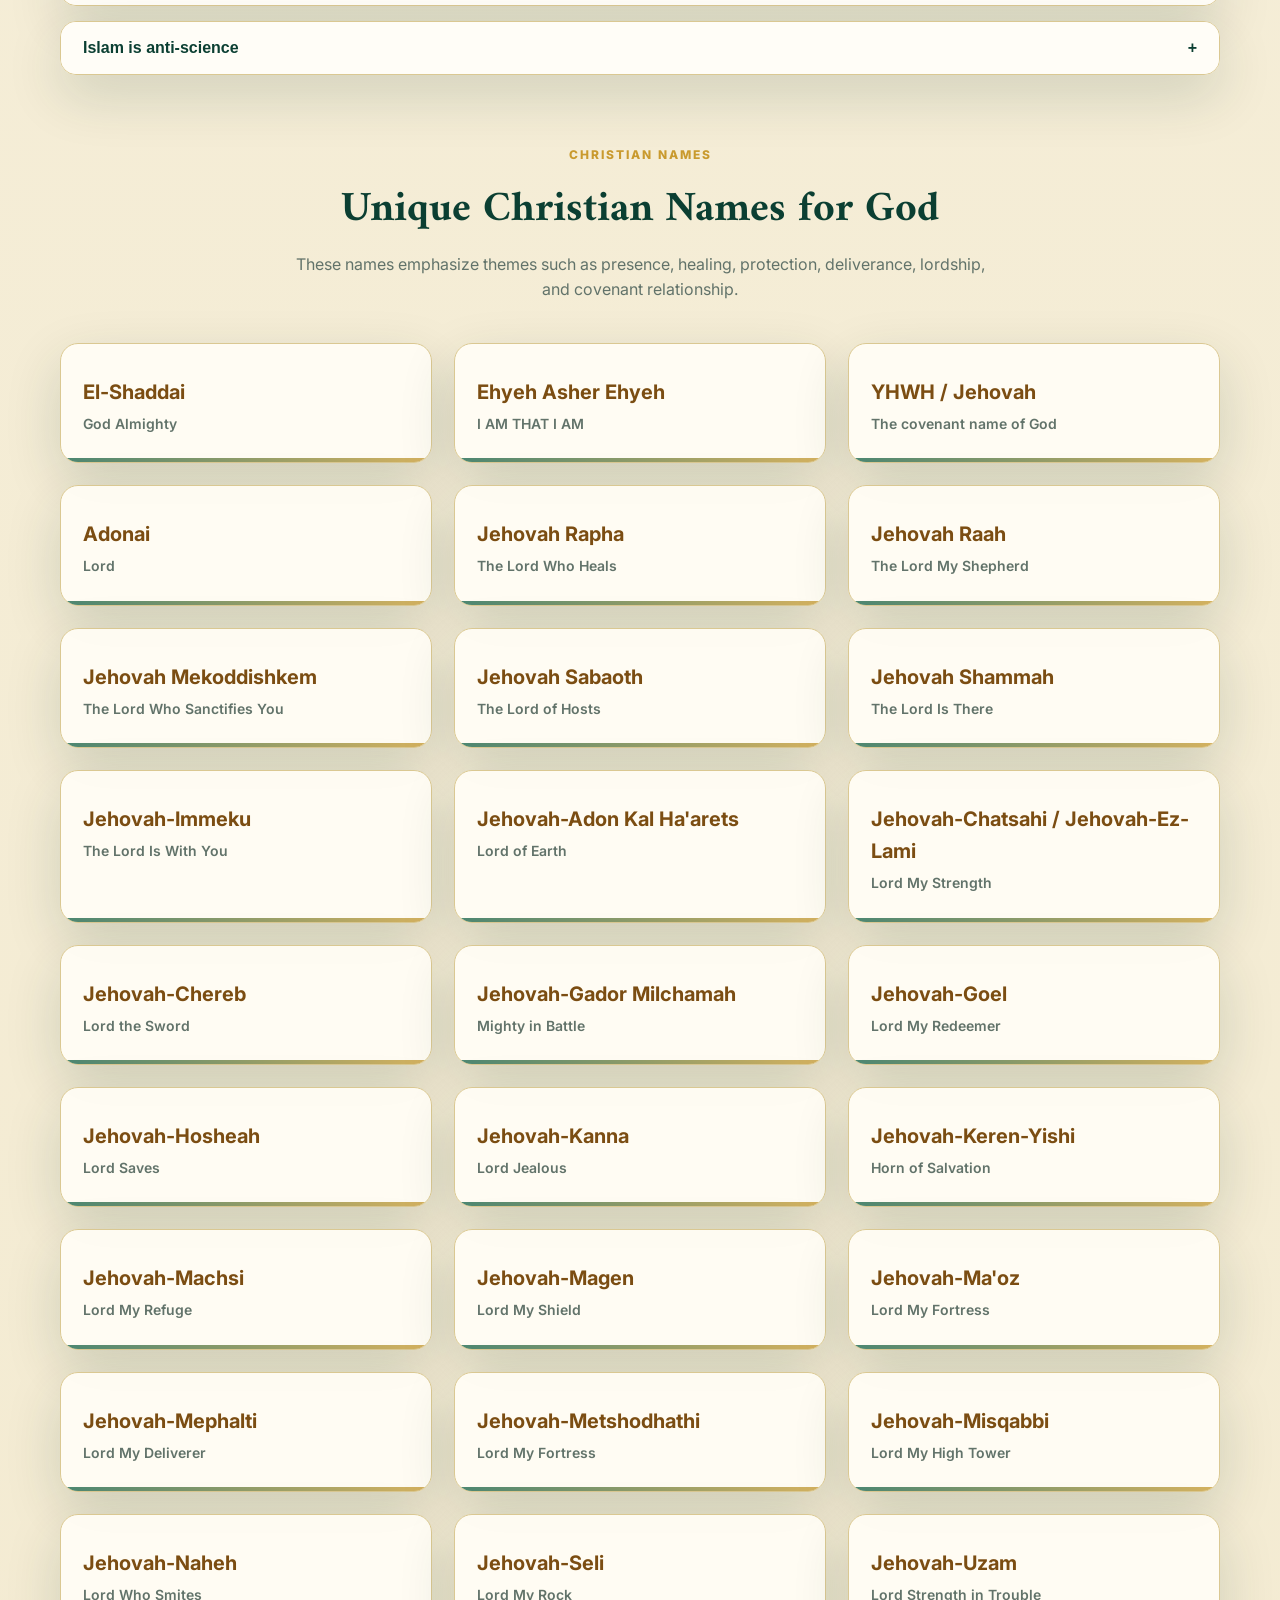
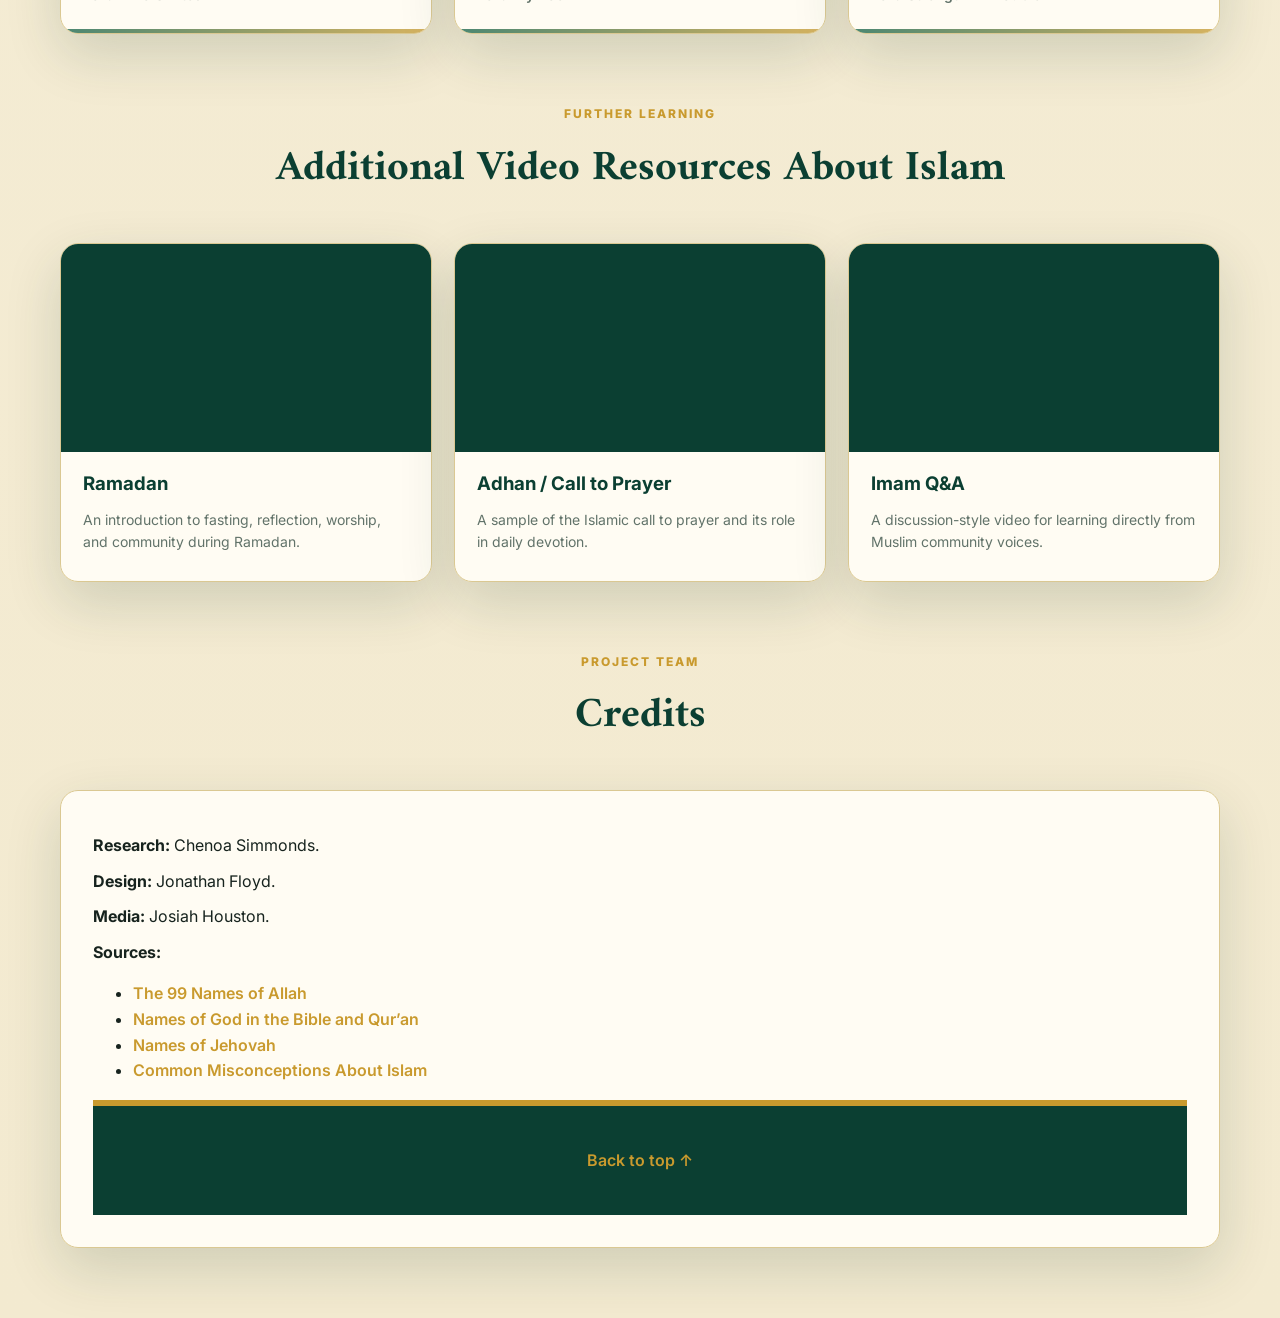
==== commit 56205a13: "Add files via upload" ====
--- a/index.html
+++ b/index.html
@@ -31,10 +31,16 @@
         <a class="btn primary" href="#quiz">Start the quiz</a>
         <a class="btn secondary" href="#names">Explore the names</a> 
       </div>
-      <div class="qr-container">
-  <p class="qr-label">Scan to Explore</p>
-  <img src="qr-code.png" alt="QR code to access website" class="qr-code">
-</div>
+      <div class="qr-container" aria-label="QR code to open this website">
+        <div class="qr-badge">
+          <div class="qr-pattern" aria-hidden="true"></div>
+          <p class="qr-label">Scan to Explore</p>
+          <div class="qr-frame">
+            <img src="qr-code.png" alt="QR code to access website" class="qr-code">
+          </div>
+          <p class="qr-caption">Open the Exhibit</p>
+        </div>
+      </div>
     </section>
   </header>
 
--- a/styles.css
+++ b/styles.css
@@ -176,6 +176,142 @@
 }
 
 .credits-card a:hover {
-  color: var(--purple);
-  border-bottom: 1px solid var(--purple);
-}
+  color: var(--emerald);
+  border-bottom: 1px solid var(--emerald);
+}
+
+/* Integrated QR exhibit badge */
+.qr-container {
+  display: flex;
+  justify-content: center;
+  margin-top: 36px;
+  position: relative;
+  z-index: 2;
+}
+
+.qr-badge {
+  position: relative;
+  display: grid;
+  justify-items: center;
+  gap: 8px;
+  width: min(230px, 100%);
+  padding: 18px 18px 16px;
+  background:
+    linear-gradient(rgba(11,63,50,.92), rgba(11,63,50,.92)),
+    radial-gradient(circle at 50% 0%, rgba(201,154,46,.28), transparent 62%);
+  border: 2px solid rgba(201,154,46,.88);
+  border-radius: 24px;
+  box-shadow: 0 22px 45px rgba(0,0,0,.24);
+  overflow: hidden;
+}
+
+.qr-badge::before,
+.qr-badge::after {
+  content: "";
+  position: absolute;
+  inset: 9px;
+  border: 1px solid rgba(255,244,215,.36);
+  border-radius: 18px;
+  pointer-events: none;
+}
+
+.qr-badge::after {
+  inset: 15px;
+  border-style: dashed;
+  opacity: .55;
+}
+
+.qr-pattern {
+  position: absolute;
+  inset: 0;
+  opacity: .16;
+  background-image:
+    linear-gradient(45deg, transparent 46%, var(--gold) 47%, var(--gold) 53%, transparent 54%),
+    linear-gradient(-45deg, transparent 46%, var(--gold) 47%, var(--gold) 53%, transparent 54%);
+  background-size: 28px 28px;
+  pointer-events: none;
+}
+
+.qr-label {
+  position: relative;
+  margin: 0;
+  font-size: 11px;
+  color: var(--gold-soft);
+  font-weight: 900;
+  letter-spacing: 1.8px;
+  text-transform: uppercase;
+}
+
+.qr-frame {
+  position: relative;
+  padding: 10px;
+  background: #fffdf5;
+  border: 3px double var(--gold);
+  border-radius: 18px;
+  box-shadow: inset 0 0 0 4px rgba(15,95,70,.08), 0 10px 22px rgba(0,0,0,.2);
+}
+
+.qr-frame::before,
+.qr-frame::after {
+  content: "✦";
+  position: absolute;
+  color: var(--gold);
+  font-size: 12px;
+  background: var(--emerald-2);
+  width: 22px;
+  height: 22px;
+  display: grid;
+  place-items: center;
+  border-radius: 999px;
+  border: 1px solid var(--gold);
+}
+
+.qr-frame::before { top: -11px; left: -11px; }
+.qr-frame::after { right: -11px; bottom: -11px; }
+
+.qr-code {
+  display: block;
+  width: 118px;
+  height: 118px;
+  border-radius: 10px;
+  transition: transform .2s ease;
+}
+
+.qr-caption {
+  position: relative;
+  margin: 0;
+  color: rgba(255,255,255,.78);
+  font-size: 12px;
+  font-weight: 700;
+}
+
+.qr-badge:hover .qr-code {
+  transform: scale(1.035);
+}
+
+@media (min-width: 980px) {
+  .hero {
+    display: grid;
+    grid-template-columns: minmax(0, 1fr) 230px;
+    grid-template-areas:
+      "eyebrow qr"
+      "title qr"
+      "text qr"
+      "actions qr";
+    column-gap: 34px;
+    align-items: center;
+    text-align: left;
+  }
+
+  .hero .eyebrow { grid-area: eyebrow; }
+  .hero h1 { grid-area: title; }
+  .hero-text { grid-area: text; margin-left: 0; margin-right: 0; }
+  .hero-actions { grid-area: actions; justify-content: flex-start; }
+  .qr-container { grid-area: qr; margin-top: 0; justify-content: flex-end; }
+}
+
+@media (max-width: 768px) {
+  .qr-container { margin-top: 24px; }
+  .qr-badge { width: min(210px, 92vw); padding: 16px; }
+  .qr-code { width: 104px; height: 104px; }
+}
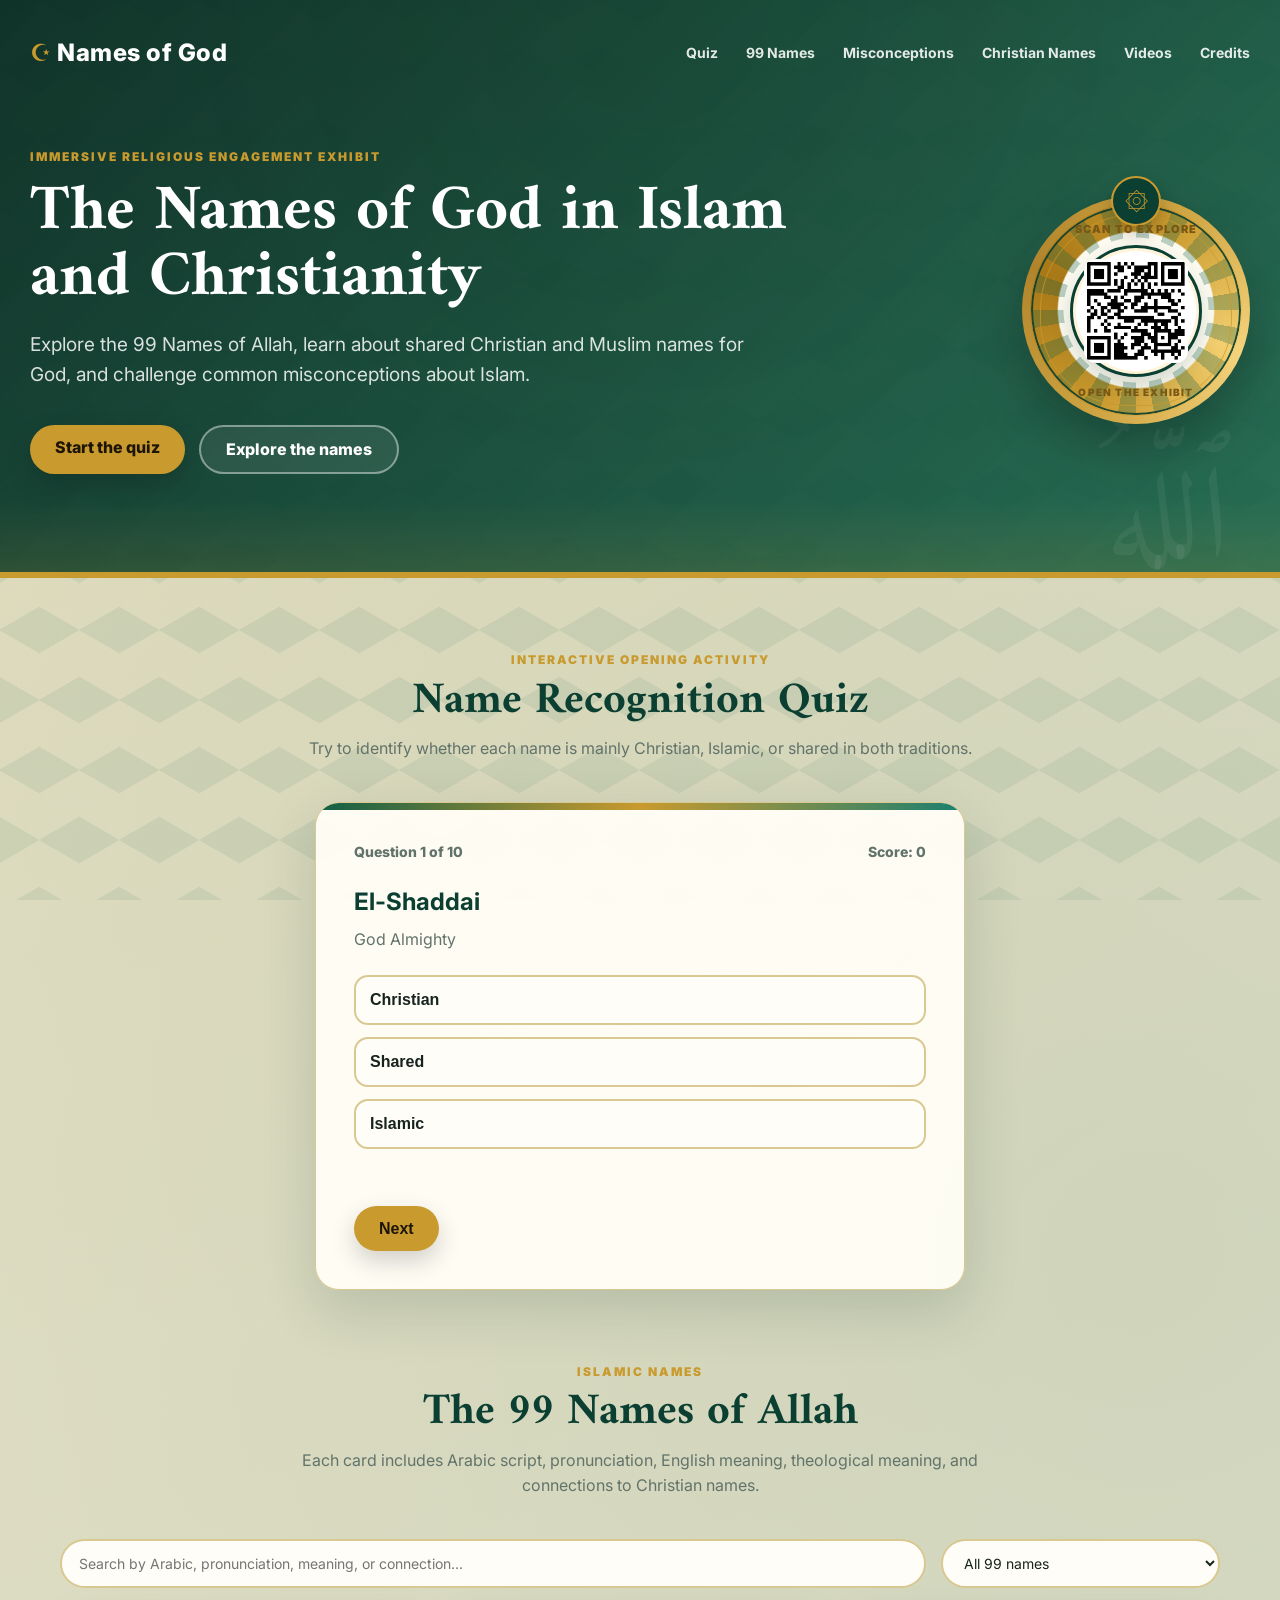
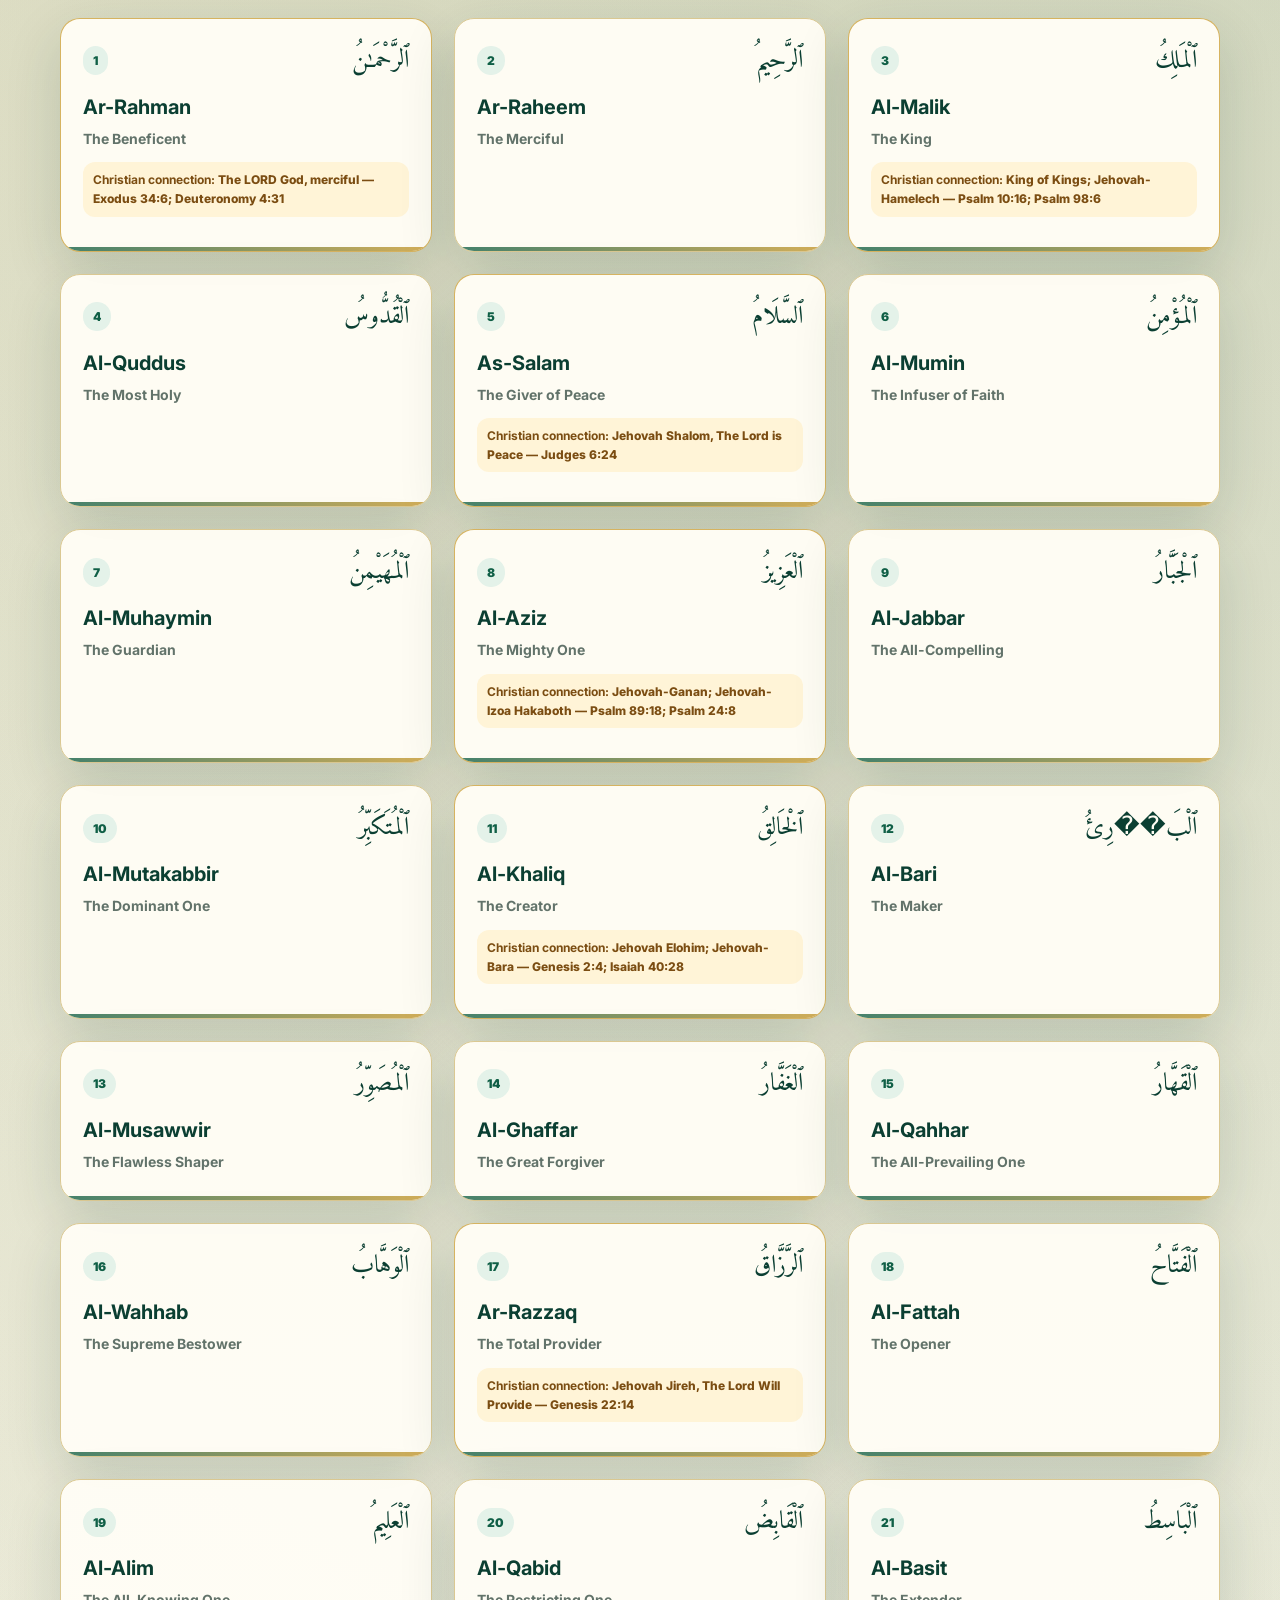
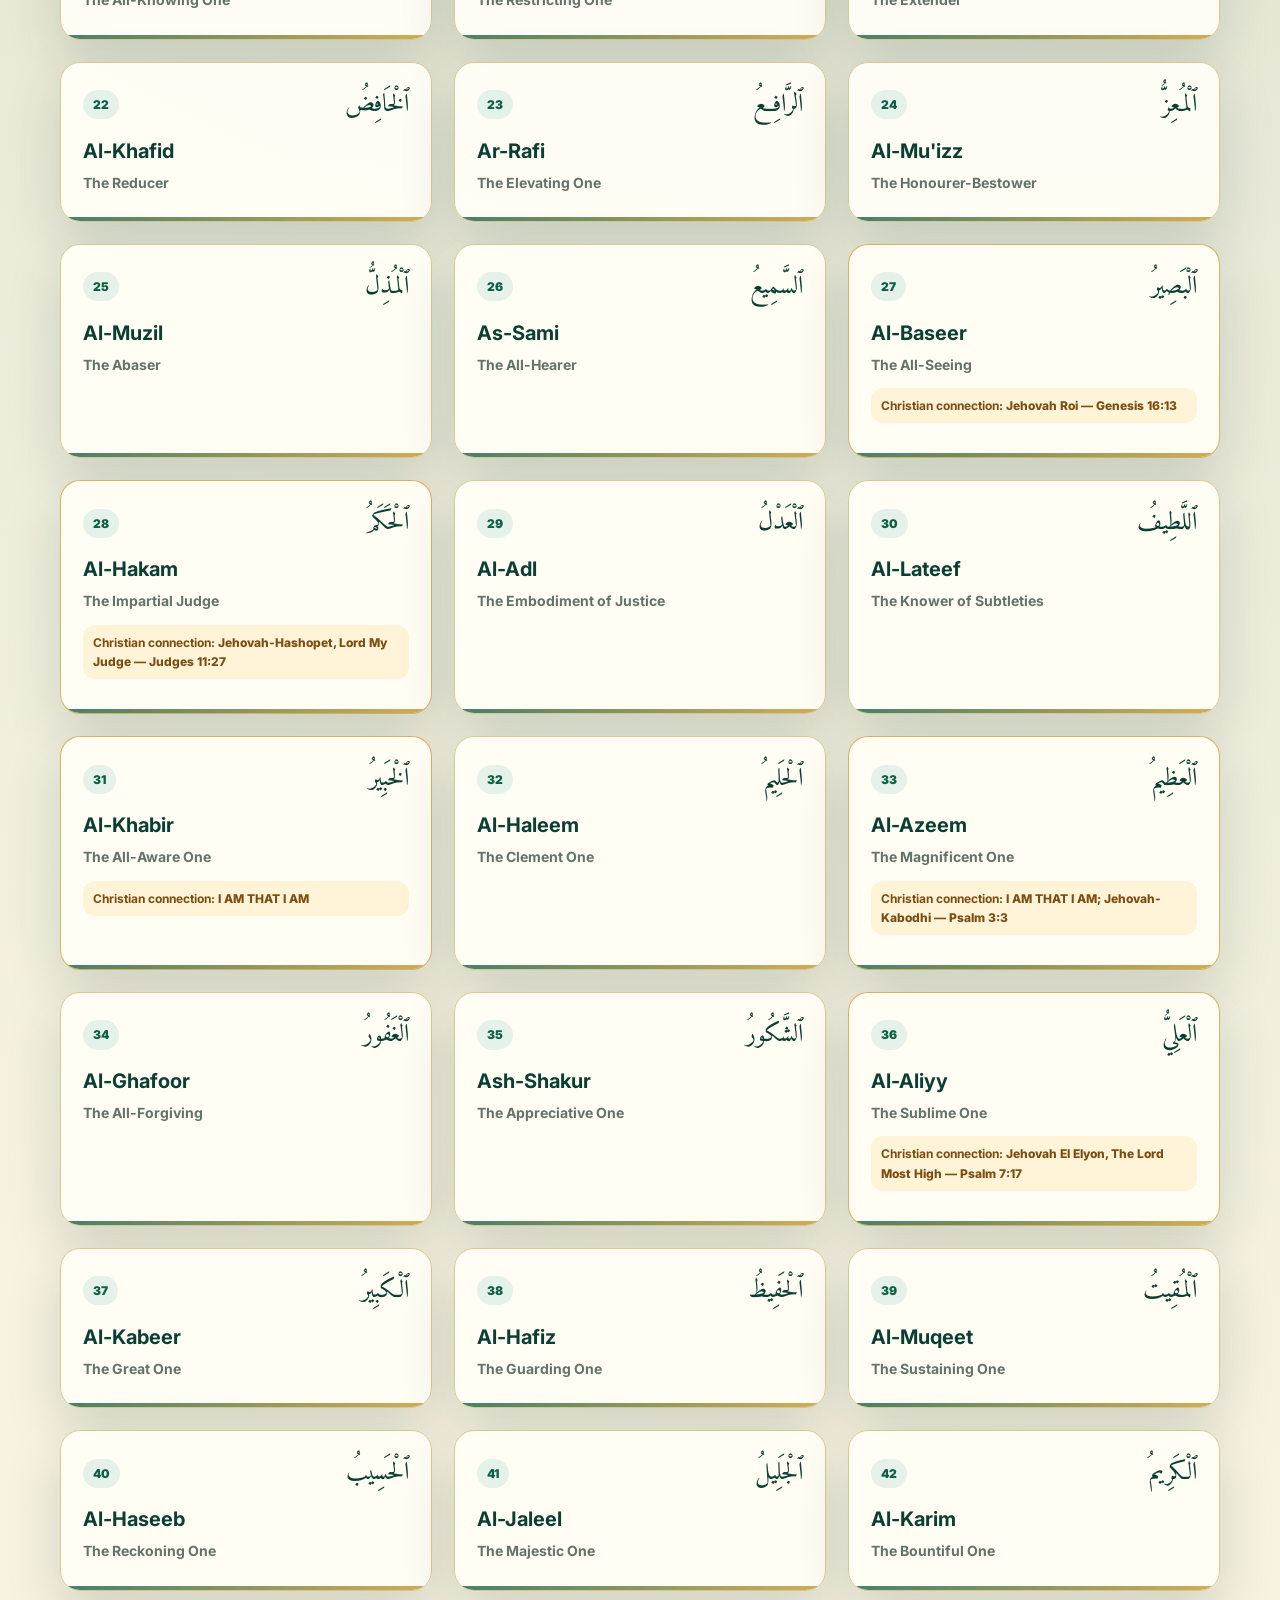
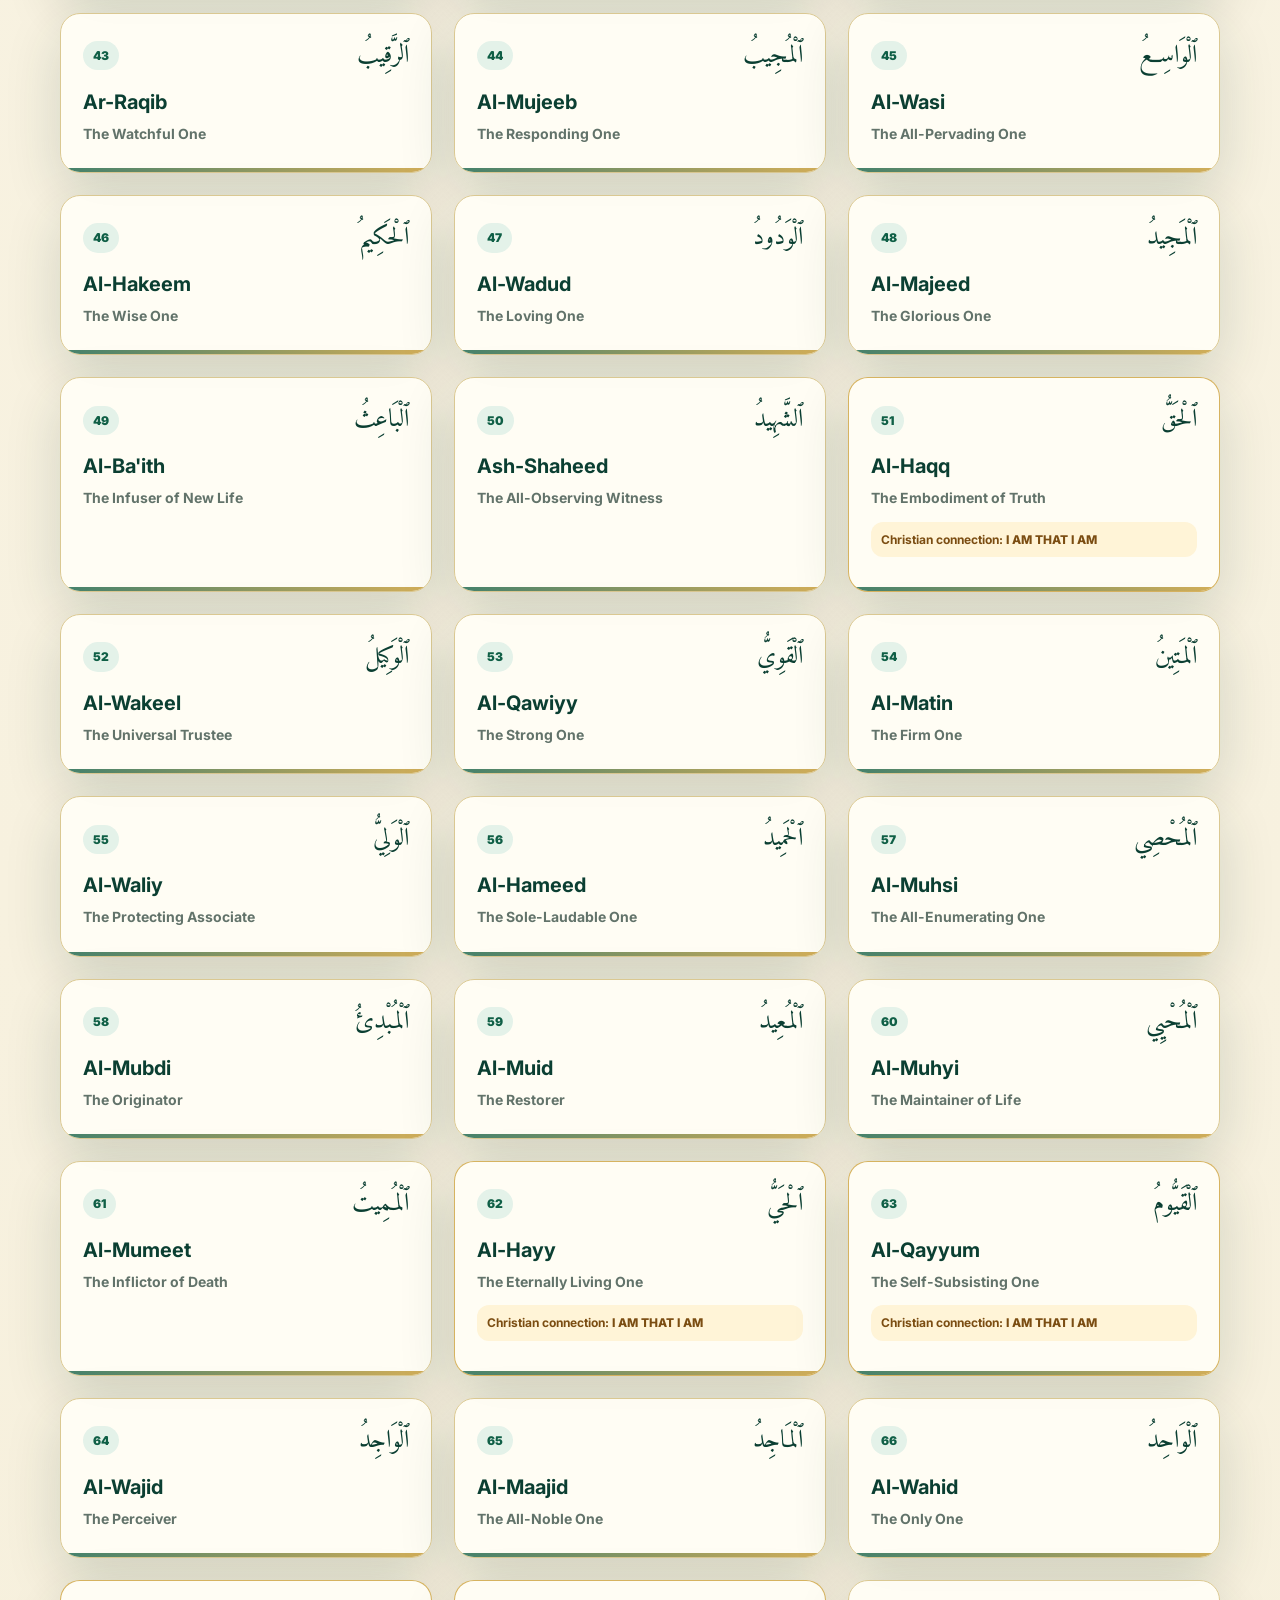
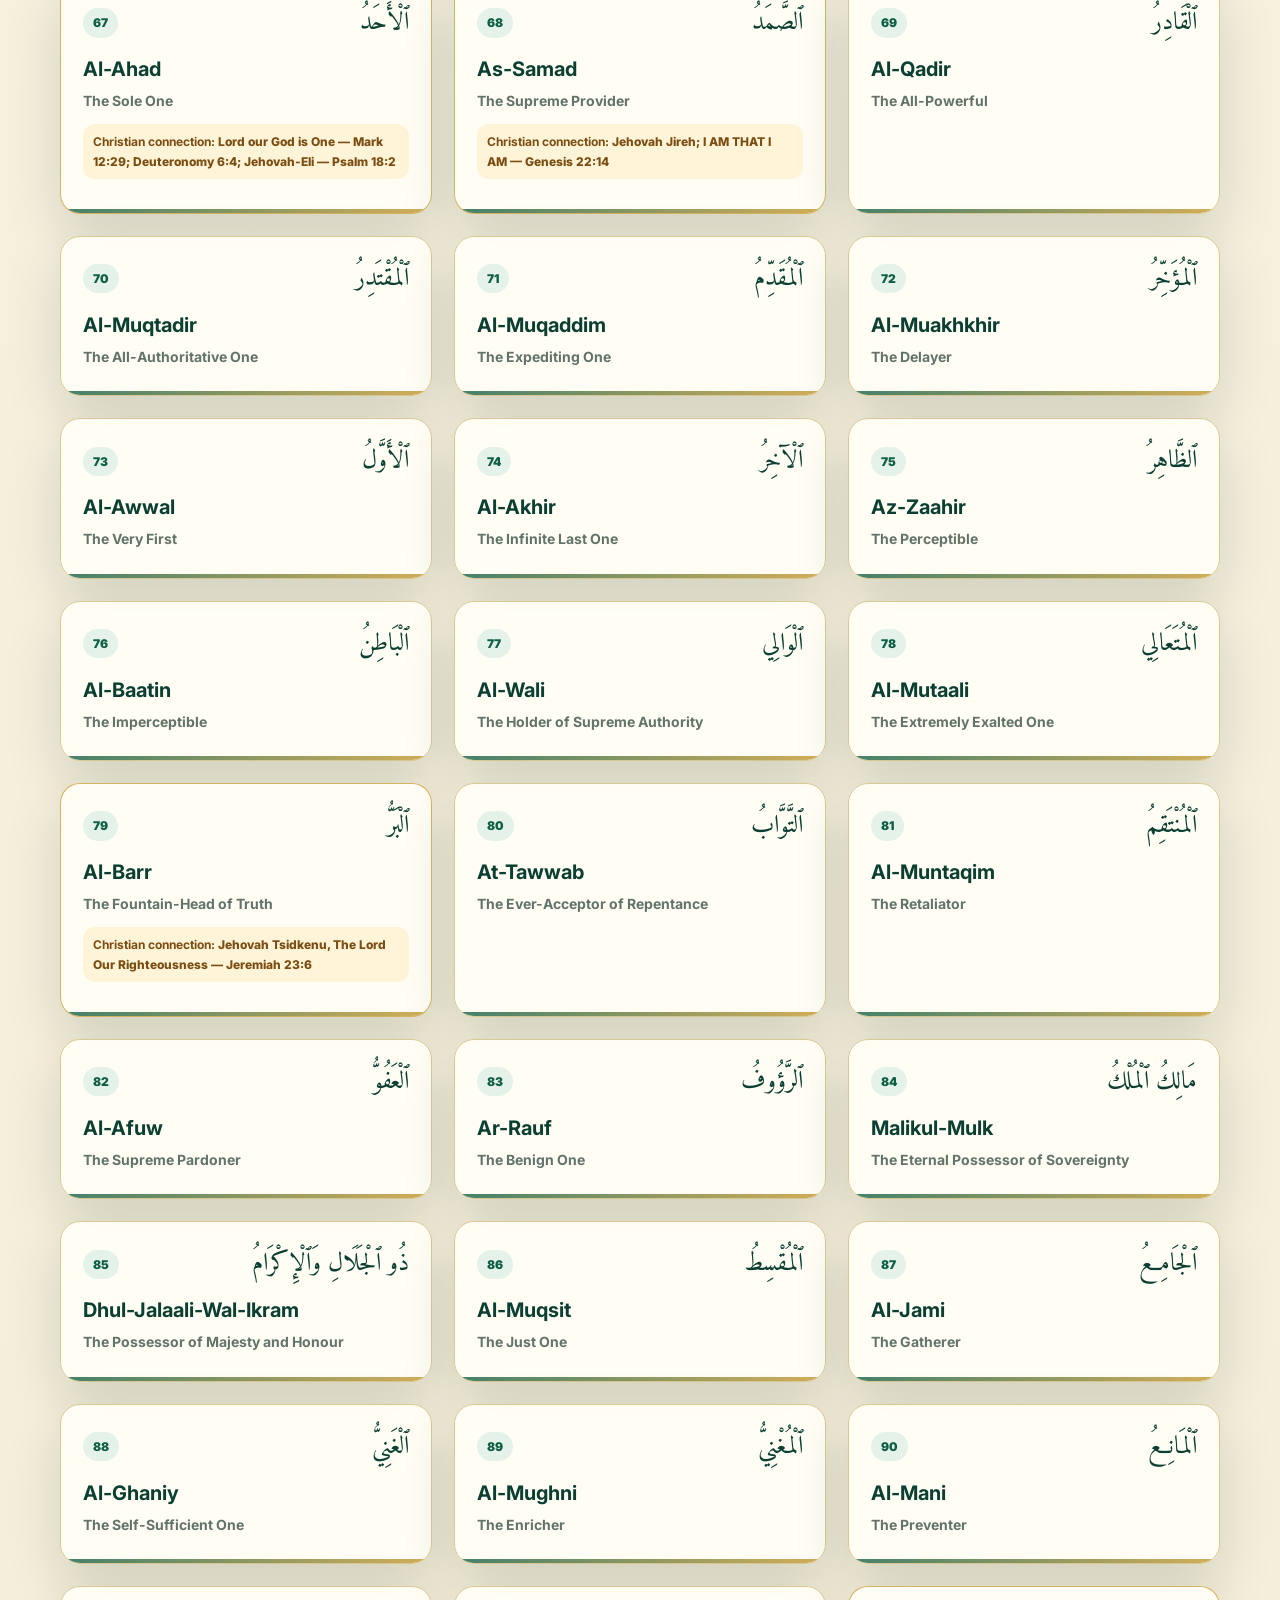
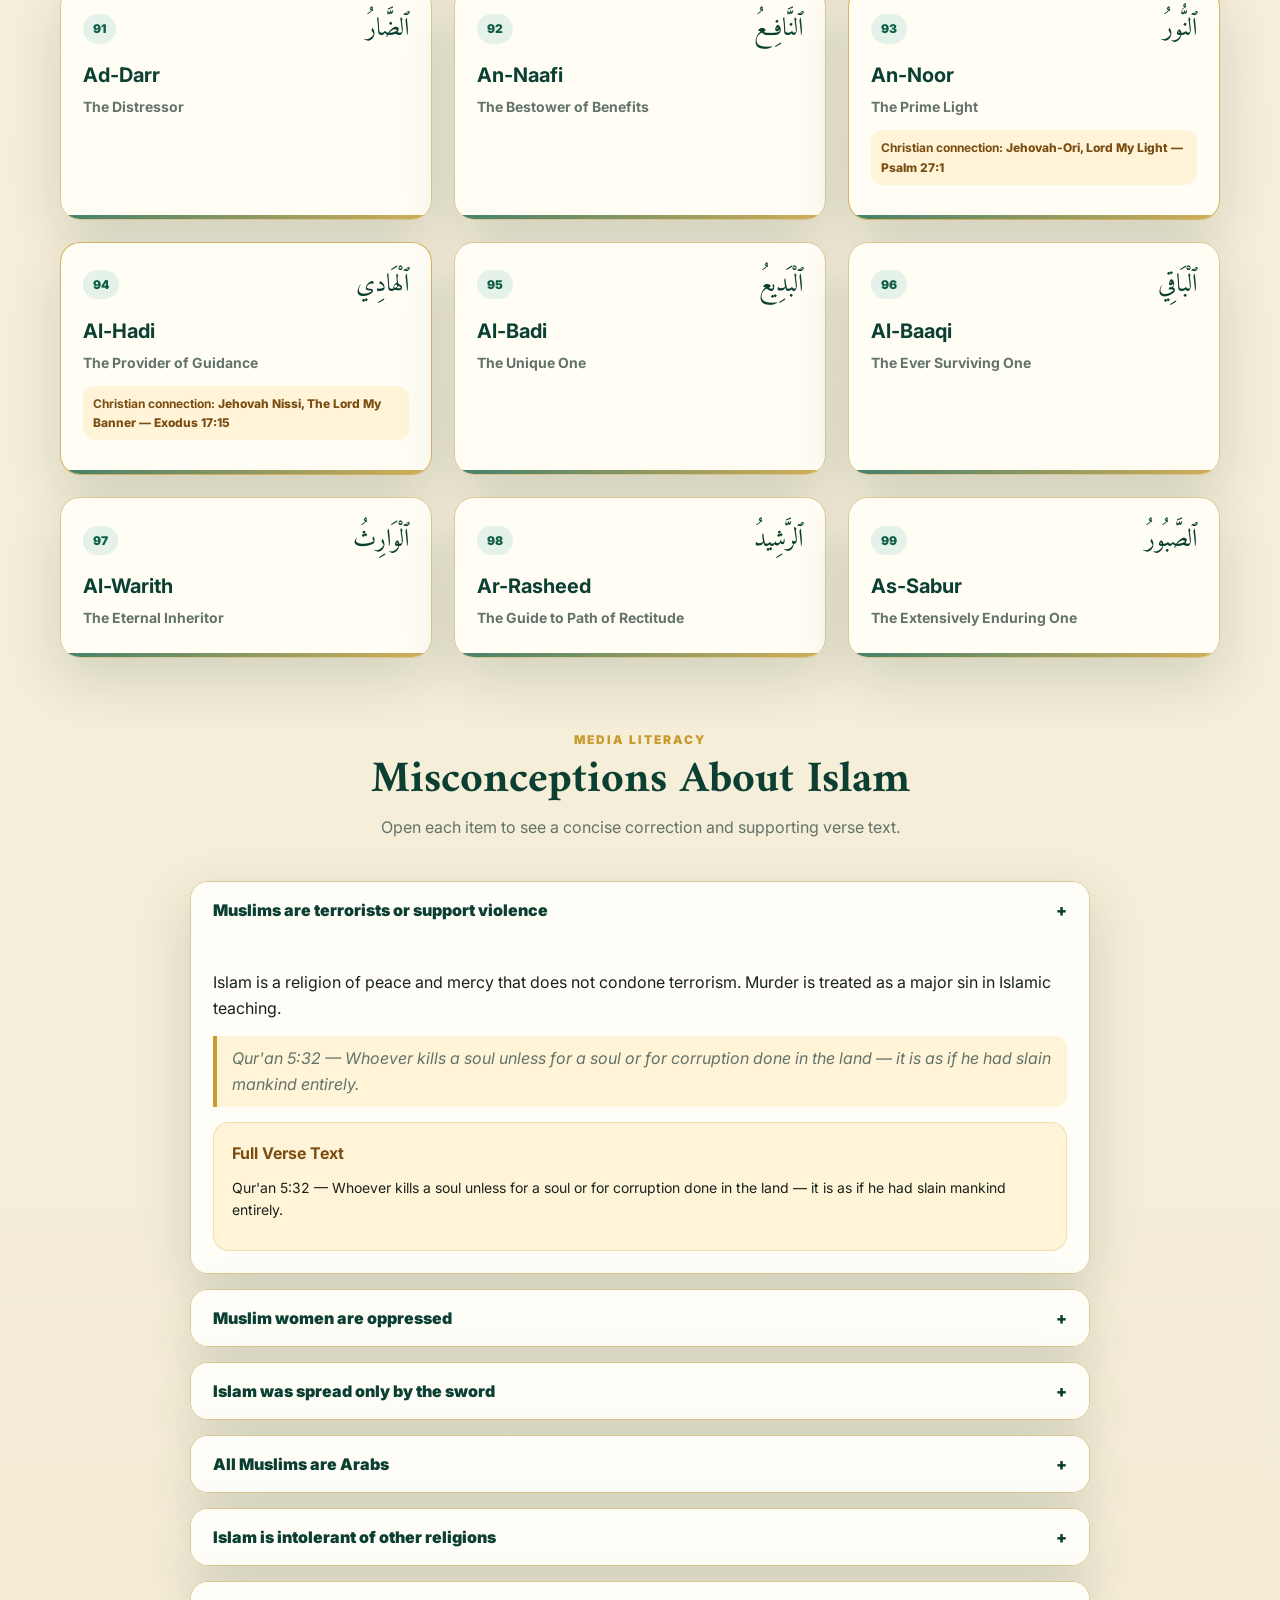
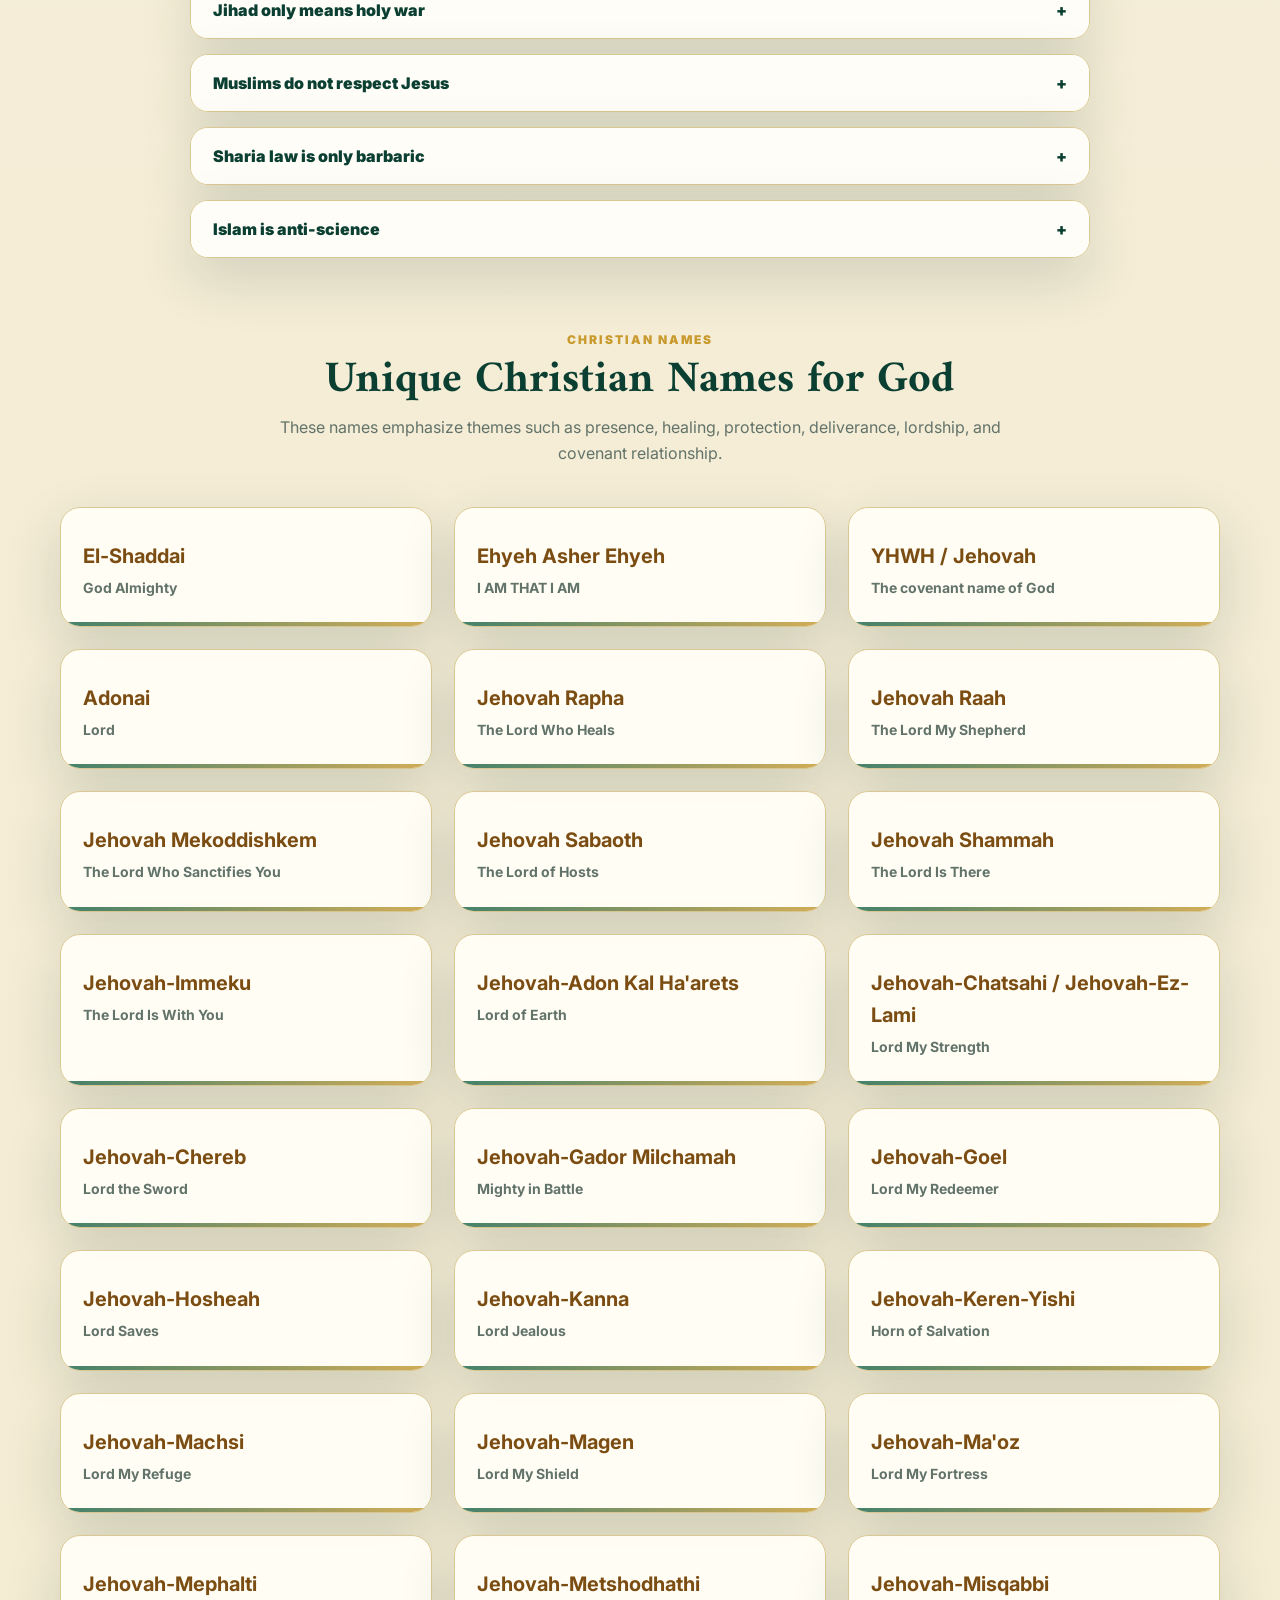
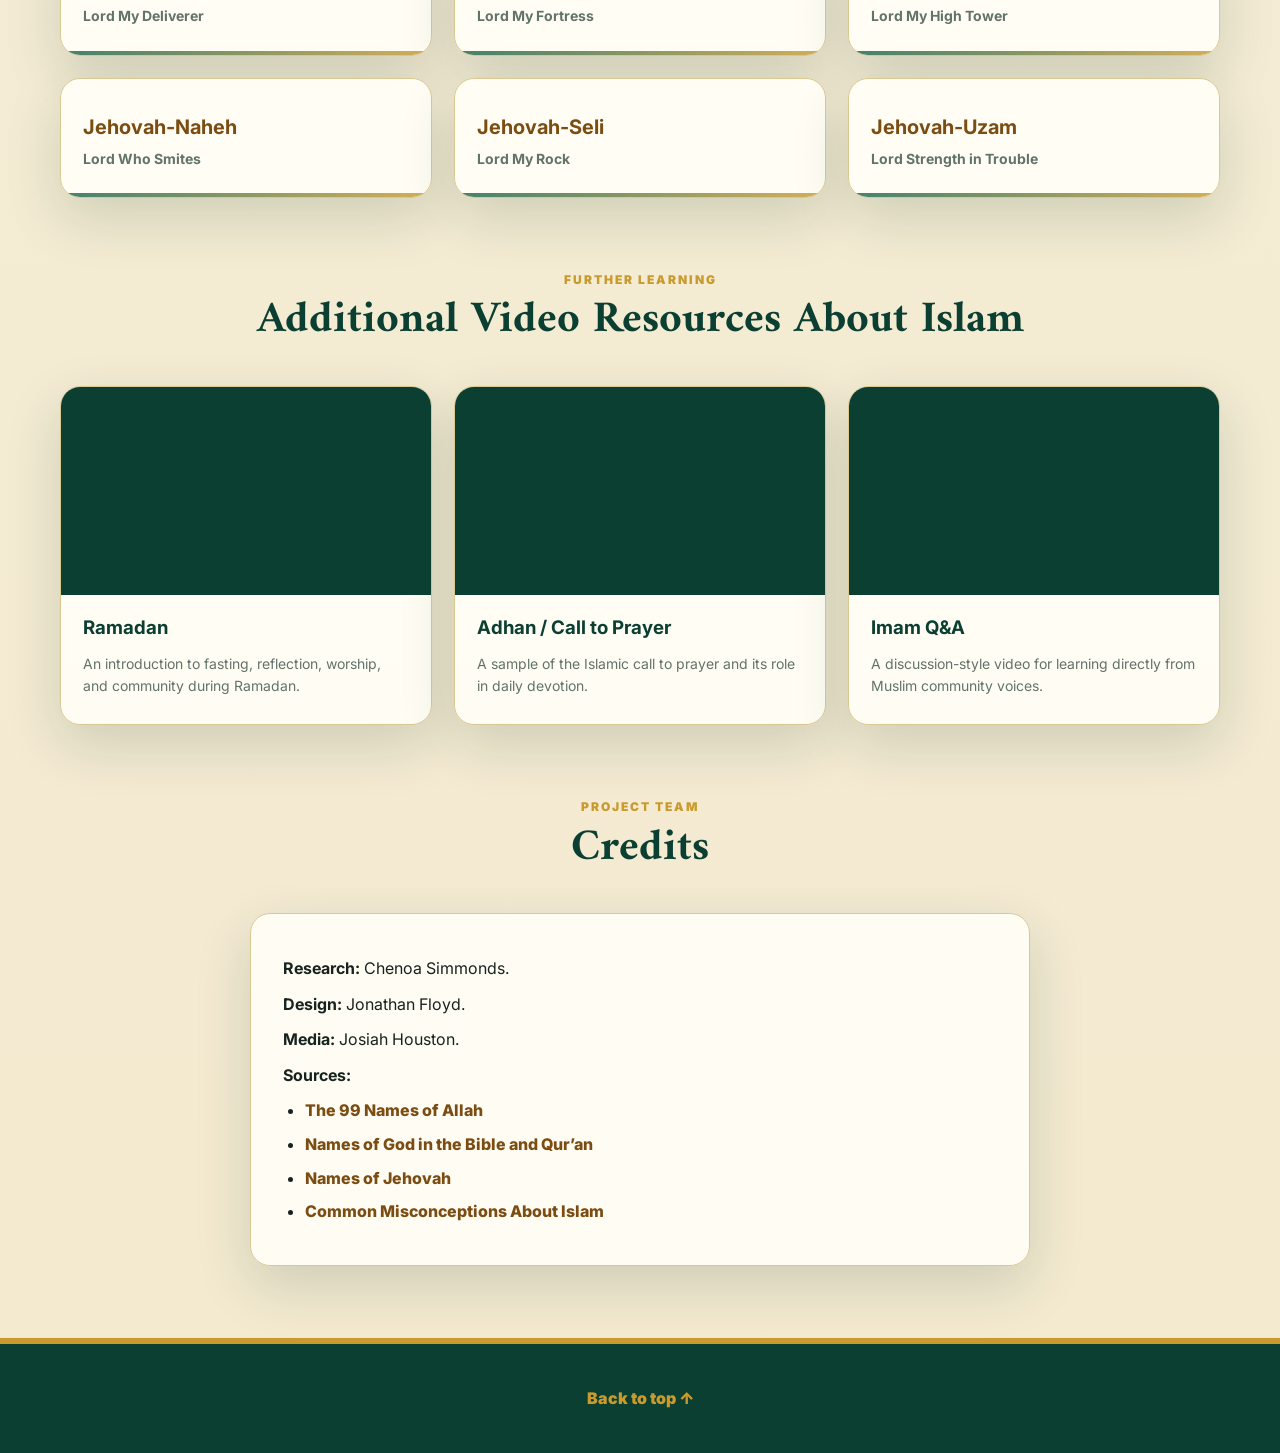
==== commit b8ddad26: "Add files via upload" ====
--- a/index.html
+++ b/index.html
@@ -23,17 +23,21 @@
         <a href="#credits">Credits</a>
       </div>
     </nav>
+
     <section class="hero">
-      <p class="eyebrow">Immersive Religious Engagement Exhibit</p>
-      <h1>The Names of God in Islam and Christianity</h1>
-      <p class="hero-text">Explore the 99 Names of Allah, learn about shared Christian and Muslim names for God, and challenge common misconceptions about Islam.</p>
-      <div class="hero-actions">
-        <a class="btn primary" href="#quiz">Start the quiz</a>
-        <a class="btn secondary" href="#names">Explore the names</a> 
+      <div class="hero-copy">
+        <p class="eyebrow">Immersive Religious Engagement Exhibit</p>
+        <h1>The Names of God in Islam and Christianity</h1>
+        <p class="hero-text">Explore the 99 Names of Allah, learn about shared Christian and Muslim names for God, and challenge common misconceptions about Islam.</p>
+        <div class="hero-actions">
+          <a class="btn primary" href="#quiz">Start the quiz</a>
+          <a class="btn secondary" href="#names">Explore the names</a>
+        </div>
       </div>
+
       <div class="qr-container" aria-label="QR code to open this website">
         <div class="qr-badge">
-          <div class="qr-pattern" aria-hidden="true"></div>
+          <div class="qr-arch" aria-hidden="true"></div>
           <p class="qr-label">Scan to Explore</p>
           <div class="qr-frame">
             <img src="qr-code.png" alt="QR code to access website" class="qr-code">
@@ -47,6 +51,7 @@
   <main>
     <section class="section quiz-section" id="quiz">
       <div class="section-heading">
+        <p class="eyebrow">Interactive opening activity</p>
         <h2>Name Recognition Quiz</h2>
         <p>Try to identify whether each name is mainly Christian, Islamic, or shared in both traditions.</p>
       </div>
@@ -82,7 +87,9 @@
 
     <section class="section misconceptions" id="misconceptions">
       <div class="section-heading">
+        <p class="eyebrow">Media literacy</p>
         <h2>Misconceptions About Islam</h2>
+        <p>Open each item to see a concise correction and supporting verse text.</p>
       </div>
       <div class="accordion" id="misconceptionsList"></div>
     </section>
@@ -100,7 +107,6 @@
       <div class="section-heading">
         <p class="eyebrow">Further learning</p>
         <h2>Additional Video Resources About Islam</h2>
-        
       </div>
       <div class="video-grid">
         <article class="video-card">
@@ -130,15 +136,17 @@
         <p><strong>Research:</strong> Chenoa Simmonds.</p>
         <p><strong>Design:</strong> Jonathan Floyd.</p>
         <p><strong>Media:</strong> Josiah Houston.</p>
-    <p><strong>Sources:</strong></p>
-<ul>
-  <li><a href="https://99namesofallah.name/" target="_blank">The 99 Names of Allah</a></li>
-  <li><a href="https://www.wulfrunasufiassociation.org/names-of-god-in-the-holy-bible-and-holy-quran/" target="_blank">Names of God in the Bible and Qur’an</a></li>
-  <li><a href="https://lightandgospel.com/names-of-jehovah/" target="_blank">Names of Jehovah</a></li>
-  <li><a href="https://www.icna.org/dismantling-misconceptions-about-islam/" target="_blank">Common Misconceptions About Islam</a></li>
-</ul>
+        <p><strong>Sources:</strong></p>
+        <ul>
+          <li><a href="https://99namesofallah.name/" target="_blank" rel="noopener">The 99 Names of Allah</a></li>
+          <li><a href="https://www.wulfrunasufiassociation.org/names-of-god-in-the-holy-bible-and-holy-quran/" target="_blank" rel="noopener">Names of God in the Bible and Qur’an</a></li>
+          <li><a href="https://lightandgospel.com/names-of-jehovah/" target="_blank" rel="noopener">Names of Jehovah</a></li>
+          <li><a href="https://www.icna.org/dismantling-misconceptions-about-islam/" target="_blank" rel="noopener">Common Misconceptions About Islam</a></li>
+        </ul>
+      </div>
+    </section>
+  </main>
 
-  <!-- MODAL FOR THEOLOGY DEFINITIONS -->
   <div id="theologyModal" class="modal" aria-hidden="true" role="dialog" aria-labelledby="modalTitle">
     <div class="modal-overlay">
       <div class="modal-inner">
--- a/styles.css
+++ b/styles.css
@@ -33,285 +33,287 @@
   position:fixed;
   inset:0;
   pointer-events:none;
-  opacity:.08;
+  opacity:.075;
   background-image:
-    linear-gradient(30deg, var(--emerald) 12%, transparent 12.5%, transparent 87%, var(--emerald) 87.5%, var(--emerald)),
-    linear-gradient(150deg, var(--emerald) 12%, transparent 12.5%, transparent 87%, var(--emerald) 87.5%, var(--emerald)),
-    linear-gradient(30deg, var(--emerald) 12%, transparent 12.5%, transparent 87%, var(--emerald) 87.5%, var(--emerald)),
-    linear-gradient(150deg, var(--emerald) 12%, transparent 12.5%, transparent 87%, var(--emerald) 87.5%, var(--emerald));
+    linear-gradient(30deg, var(--emerald) 12%, transparent 12.5%, transparent 87%, var(--emerald) 87.5%),
+    linear-gradient(150deg, var(--emerald) 12%, transparent 12.5%, transparent 87%, var(--emerald) 87.5%),
+    linear-gradient(30deg, var(--emerald) 12%, transparent 12.5%, transparent 87%, var(--emerald) 87.5%),
+    linear-gradient(150deg, var(--emerald) 12%, transparent 12.5%, transparent 87%, var(--emerald) 87.5%);
   background-size:80px 140px;
   background-position:0 0,0 0,40px 70px,40px 70px;
 }
+
 .site-header{
   position:relative;
   overflow:hidden;
   background:
-    linear-gradient(rgba(11,63,50,.88), rgba(11,63,50,.88)),
-    radial-gradient(circle at center top, rgba(201,154,46,.35), transparent 55%);
-  padding:40px 20px 70px;
-  text-align:center;
+    linear-gradient(135deg, rgba(8,44,35,.96), rgba(15,95,70,.88)),
+    radial-gradient(circle at 50% 0%, rgba(201,154,46,.32), transparent 58%);
+  padding:34px 20px 82px;
   color:white;
   border-bottom:6px solid var(--gold);
 }
 .site-header::after{
   content:"ٱللَّٰهُ";
   position:absolute;
-  right:6%;
-  bottom:-12px;
+  right:4%;
+  bottom:-18px;
   font-family:Amiri,serif;
-  font-size:120px;
+  font-size:130px;
   line-height:1;
-  color:rgba(255,255,255,.07);
-}
-.nav{display:flex;justify-content:space-between;align-items:center;max-width:1200px;margin:0 auto;padding:0 20px;position:relative;z-index:1}
-.brand{font-size:24px;font-weight:800;color:white;text-decoration:none;letter-spacing:.02em}
+  color:rgba(255,255,255,.055);
+  pointer-events:none;
+}
+.site-header::before{
+  content:"";
+  position:absolute;
+  inset:auto 0 0;
+  height:70px;
+  background:linear-gradient(180deg, transparent, rgba(201,154,46,.13));
+  pointer-events:none;
+}
+.nav{
+  position:relative;
+  z-index:3;
+  display:flex;
+  justify-content:space-between;
+  align-items:center;
+  max-width:1220px;
+  margin:0 auto;
+  gap:24px;
+}
+.brand{
+  font-size:24px;
+  font-weight:800;
+  color:white;
+  text-decoration:none;
+  letter-spacing:.02em;
+}
 .brand::before{content:"☪ ";color:var(--gold)}
-.nav-toggle{display:none;background:none;border:none;font-size:24px;cursor:pointer;color:white}
-.nav-links{display:flex;gap:30px;list-style:none;margin:0;padding:0}
-.nav-links a{color:rgba(255,255,255,.9);text-decoration:none;font-weight:600;transition:color .2s}
-.nav-links a:hover{color:var(--gold)}
-.hero{max-width:1000px;margin:55px auto 0;position:relative;z-index:1}
-.hero h1{font-family:Amiri,serif;font-size:58px;margin:16px 0;font-weight:700;line-height:1.08;color:white}
-.hero-text{font-size:19px;color:rgba(255,255,255,.82);margin:20px auto;max-width:760px}
-.hero-actions{display:flex;gap:15px;justify-content:center;margin:34px 0;flex-wrap:wrap}
-.btn{padding:13px 25px;border-radius:999px;border:none;font-size:16px;font-weight:700;cursor:pointer;text-decoration:none;display:inline-block;transition:all .2s}
-.btn.primary{background:var(--gold);color:#1c180b;box-shadow:0 10px 20px rgba(0,0,0,.18)}
+.nav-toggle{display:none;background:rgba(255,255,255,.08);border:1px solid rgba(255,255,255,.25);border-radius:12px;font-size:24px;cursor:pointer;color:white;padding:6px 12px}
+.nav-links{display:flex;gap:28px;align-items:center;margin:0;padding:0}
+.nav-links a{color:rgba(255,255,255,.88);text-decoration:none;font-weight:700;font-size:14px;transition:color .2s, transform .2s}
+.nav-links a:hover{color:var(--gold);transform:translateY(-1px)}
+
+.hero{
+  position:relative;
+  z-index:2;
+  max-width:1220px;
+  margin:58px auto 0;
+  min-height:360px;
+  display:grid;
+  grid-template-columns:minmax(0, 1fr) 260px;
+  align-items:center;
+  gap:42px;
+}
+.hero-copy{text-align:left;max-width:790px}
+.hero h1{
+  font-family:Amiri,serif;
+  font-size:64px;
+  line-height:1.03;
+  margin:14px 0 18px;
+  font-weight:700;
+  color:white;
+}
+.hero-text{font-size:19px;color:rgba(255,255,255,.84);margin:0;max-width:720px}
+.hero-actions{display:flex;gap:14px;margin:34px 0 0;flex-wrap:wrap}
+.btn{padding:13px 25px;border-radius:999px;border:none;font-size:16px;font-weight:800;cursor:pointer;text-decoration:none;display:inline-block;transition:all .2s;line-height:1.2}
+.btn.primary{background:var(--gold);color:#1d1608;box-shadow:0 10px 24px rgba(0,0,0,.18)}
 .btn.primary:hover{background:#e2b84d;transform:translateY(-2px)}
-.btn.secondary{background:rgba(255,255,255,.08);color:white;border:2px solid rgba(255,255,255,.45)}
+.btn.secondary{background:rgba(255,255,255,.08);color:white;border:2px solid rgba(255,255,255,.42)}
 .btn.secondary:hover{background:rgba(255,255,255,.15);border-color:var(--gold)}
-.section{max-width:1200px;margin:70px auto;padding:0 20px;position:relative}
+
+.eyebrow{font-size:12px;font-weight:900;text-transform:uppercase;letter-spacing:2px;color:var(--gold);margin:0 0 6px}
+.eyebrow.purple,.eyebrow.orange{color:var(--gold)}
+
+/* Circular mosque-style QR medallion */
+.qr-container{justify-self:end;align-self:center;position:relative;z-index:4}
+.qr-badge{
+  position:relative;
+  width:228px;
+  height:228px;
+  border-radius:50%;
+  display:flex;
+  flex-direction:column;
+  align-items:center;
+  justify-content:center;
+  padding:24px;
+  background:
+    radial-gradient(circle at center, rgba(255,253,245,.98) 0 48%, transparent 49%),
+    conic-gradient(from 22.5deg, var(--gold), #f3cf70, var(--gold), #a97817, var(--gold));
+  box-shadow:0 24px 55px rgba(0,0,0,.28), inset 0 0 0 8px rgba(255,255,255,.09);
+}
+.qr-badge::before{
+  content:"";
+  position:absolute;
+  inset:9px;
+  border-radius:50%;
+  border:2px solid rgba(11,63,50,.9);
+  background:
+    repeating-conic-gradient(from 0deg, rgba(15,95,70,.28) 0deg 10deg, transparent 10deg 20deg);
+  -webkit-mask:radial-gradient(circle, transparent 0 72px, #000 73px 100%);
+  mask:radial-gradient(circle, transparent 0 72px, #000 73px 100%);
+  pointer-events:none;
+}
+.qr-badge::after{
+  content:"۞";
+  position:absolute;
+  top:-20px;
+  left:50%;
+  transform:translateX(-50%);
+  width:46px;
+  height:46px;
+  display:grid;
+  place-items:center;
+  border-radius:50%;
+  background:var(--emerald-2);
+  color:var(--gold);
+  border:2px solid var(--gold);
+  font-size:24px;
+  box-shadow:0 8px 18px rgba(0,0,0,.2);
+}
+.qr-arch{
+  position:absolute;
+  inset:18px;
+  border-radius:50% 50% 45% 45%;
+  border:1px solid rgba(201,154,46,.75);
+  pointer-events:none;
+}
+.qr-label,.qr-caption{position:relative;z-index:2;margin:0;text-align:center;text-transform:uppercase;letter-spacing:1.2px;font-weight:900;color:var(--emerald-2)}
+.qr-label{font-size:11px;margin-bottom:7px;color:#795714}
+.qr-caption{font-size:10px;margin-top:7px;color:#795714}
+.qr-frame{
+  position:relative;
+  z-index:2;
+  width:132px;
+  height:132px;
+  padding:9px;
+  display:grid;
+  place-items:center;
+  background:white;
+  border:3px solid var(--emerald-2);
+  border-radius:50%;
+  box-shadow:inset 0 0 0 3px var(--gold-soft), 0 10px 22px rgba(18,55,42,.18);
+}
+.qr-code{width:104px;height:104px;object-fit:contain;border-radius:12px;transition:transform .2s ease}
+.qr-badge:hover .qr-code{transform:scale(1.05)}
+
+main{position:relative;z-index:1}
+.section{max-width:1200px;margin:72px auto;padding:0 20px;position:relative}
 .section-heading{text-align:center;margin-bottom:40px}
-.section-heading h2{font-family:Amiri,serif;font-size:42px;margin:8px 0;color:var(--emerald-2)}
-.section-heading p:not(.eyebrow){color:var(--muted);max-width:720px;margin:0 auto}
-.eyebrow{font-size:12px;font-weight:800;text-transform:uppercase;letter-spacing:2px;color:var(--gold)}
-.eyebrow.purple,.eyebrow.orange{color:var(--gold)}
+.section-heading h2{font-family:Amiri,serif;font-size:44px;line-height:1.1;margin:8px 0 10px;color:var(--emerald-2)}
+.section-heading p:not(.eyebrow){color:var(--muted);max-width:760px;margin:0 auto}
+
 .quiz-card,.credits-card,.video-card,.name-card,.accordion-item{
-  background:rgba(255,253,245,.94);
+  background:rgba(255,253,245,.96);
   border:1px solid var(--border);
   box-shadow:var(--shadow);
 }
-.quiz-card{padding:40px;border-radius:22px;max-width:640px;margin:0 auto;position:relative;overflow:hidden}
-.quiz-card::before{content:"";position:absolute;inset:0 0 auto 0;height:7px;background:linear-gradient(90deg,var(--emerald),var(--gold),var(--teal))}
-.quiz-progress{display:flex;justify-content:space-between;font-size:14px;margin-bottom:20px;color:var(--muted);font-weight:700}
-.quiz-options{display:flex;flex-direction:column;gap:12px;margin:20px 0}
-.option{padding:13px;border:2px solid var(--border);background:#fffdf7;border-radius:12px;cursor:pointer;font-size:16px;transition:all .2s;color:var(--ink);font-weight:600}
-.option:hover{border-color:var(--emerald);background:var(--emerald-soft)}
+.quiz-card{padding:38px;border-radius:24px;max-width:650px;margin:0 auto;position:relative;overflow:hidden}
+.quiz-card::before{content:"";position:absolute;inset:0 0 auto;height:7px;background:linear-gradient(90deg,var(--emerald),var(--gold),var(--teal))}
+.quiz-progress{display:flex;justify-content:space-between;gap:18px;font-size:14px;margin-bottom:20px;color:var(--muted);font-weight:800}
+#quizName{font-size:24px;margin:10px 0 6px;color:var(--emerald-2)}
+#quizHint{color:var(--muted);margin-top:0}
+.quiz-options{display:flex;flex-direction:column;gap:12px;margin:22px 0}
+.option{padding:14px;border:2px solid var(--border);background:#fffdf7;border-radius:14px;cursor:pointer;font-size:16px;transition:all .2s;color:var(--ink);font-weight:700;text-align:left}
+.option:hover:not(:disabled){border-color:var(--emerald);background:var(--emerald-soft)}
 .option.correct{background:var(--emerald);border-color:var(--emerald);color:white}
 .option.wrong{background:var(--danger);border-color:var(--danger);color:white}
-.option:disabled{cursor:not-allowed;opacity:.82}
-.quiz-feedback{margin:15px 0;font-weight:700;color:var(--emerald);min-height:20px}
+.option:disabled{cursor:not-allowed;opacity:.86}
+.quiz-feedback{margin:15px 0;font-weight:800;color:var(--emerald);min-height:20px}
+
 .tools{display:flex;gap:15px;margin-bottom:30px;flex-wrap:wrap}
-#searchNames,#nameFilter{padding:12px 16px;border:2px solid var(--border);border-radius:999px;background:#fffdf7;font-size:14px;color:var(--ink);outline:none}
+#searchNames,#nameFilter{padding:13px 17px;border:2px solid var(--border);border-radius:999px;background:#fffdf7;font-size:14px;color:var(--ink);outline:none;font-family:inherit}
 #searchNames{flex:1;min-width:250px}
 #searchNames:focus,#nameFilter:focus{border-color:var(--emerald);box-shadow:0 0 0 4px rgba(15,95,70,.12)}
 .name-grid{display:grid;grid-template-columns:repeat(auto-fill,minmax(280px,1fr));gap:22px;margin-bottom:40px}
-.name-card{padding:22px;border-radius:18px;cursor:pointer;transition:all .22s;border:1px solid var(--border);position:relative;overflow:hidden}
-.name-card::after{content:"";position:absolute;inset:auto 0 0 0;height:4px;background:linear-gradient(90deg,var(--emerald),var(--gold));opacity:.75}
-.name-card:hover{transform:translateY(-5px);box-shadow:0 16px 28px rgba(18,55,42,.18);border-color:var(--emerald)}
-.name-card.has-connection{border-color:rgba(201,154,46,.7)}
+.name-card{padding:22px;border-radius:20px;cursor:pointer;transition:transform .22s, box-shadow .22s, border-color .22s;position:relative;overflow:hidden}
+.name-card::after{content:"";position:absolute;inset:auto 0 0;height:4px;background:linear-gradient(90deg,var(--emerald),var(--gold));opacity:.78}
+.name-card:hover{transform:translateY(-5px);box-shadow:0 16px 30px rgba(18,55,42,.18);border-color:var(--emerald)}
+.name-card.has-connection{border-color:rgba(201,154,46,.75)}
 .name-card h3{margin:10px 0 5px;font-size:20px;color:var(--emerald-2)}
 .christian-card h3{color:#7b4d12}
-.name-card .meaning{color:var(--muted);font-size:14px;margin:5px 0;font-weight:600}
-.name-card .connection{font-size:12px;color:#8c6819;font-weight:700;margin-top:10px;background:var(--gold-soft);padding:8px 10px;border-radius:10px}
+.name-card .meaning{color:var(--muted);font-size:14px;margin:5px 0;font-weight:700}
+.name-card .connection{font-size:12px;color:#7b4d12;font-weight:800;margin-top:12px;background:var(--gold-soft);padding:8px 10px;border-radius:12px}
 .card-top{display:flex;justify-content:space-between;align-items:center;margin-bottom:10px;gap:12px}
-.number{font-weight:800;font-size:12px;background:var(--emerald-soft);color:var(--emerald);padding:5px 10px;border-radius:999px}
-.arabic{font-size:24px;font-family:Amiri,serif;direction:rtl;color:var(--emerald-2)}
-.accordion-item{margin-bottom:15px;border-radius:16px;overflow:hidden}
-.accordion-trigger{width:100%;padding:17px 22px;background:#fffdf7;border:none;cursor:pointer;font-size:16px;font-weight:800;display:flex;justify-content:space-between;align-items:center;color:var(--emerald-2);text-align:left}
+.number{font-weight:900;font-size:12px;background:var(--emerald-soft);color:var(--emerald);padding:5px 10px;border-radius:999px}
+.arabic{font-size:25px;font-family:Amiri,serif;direction:rtl;color:var(--emerald-2)}
+.empty{text-align:center;color:var(--muted);padding:42px;font-size:16px;grid-column:1/-1}
+
+.accordion{max-width:900px;margin:0 auto}
+.accordion-item{margin-bottom:15px;border-radius:18px;overflow:hidden}
+.accordion-trigger{width:100%;padding:18px 22px;background:#fffdf7;border:none;cursor:pointer;font-size:16px;font-weight:900;display:flex;justify-content:space-between;align-items:center;gap:14px;color:var(--emerald-2);text-align:left;font-family:inherit}
 .accordion-trigger:hover{background:var(--emerald-soft)}
 .accordion-panel{max-height:0;overflow:hidden;transition:max-height .3s;background:#fffdf7}
-.accordion-panel.open{max-height:760px;padding:22px}
+.accordion-panel.open{max-height:900px;padding:22px}
 .accordion-panel p{margin:10px 0}
-.accordion-panel .quote{font-style:italic;color:var(--muted);border-left:4px solid var(--gold);padding-left:15px;margin:15px 0;background:var(--gold-soft);padding-top:10px;padding-bottom:10px;border-radius:0 10px 10px 0}
-.modal{display:none;position:fixed;top:0;left:0;width:100%;height:100%;background:rgba(4,22,17,.68);z-index:1000;backdrop-filter:blur(5px)}
+.accordion-panel .quote{font-style:italic;color:var(--muted);border-left:4px solid var(--gold);padding:10px 15px;margin:15px 0;background:var(--gold-soft);border-radius:0 12px 12px 0}
+
+.video-grid{display:grid;grid-template-columns:repeat(auto-fit,minmax(300px,1fr));gap:22px}
+.video-card{border-radius:20px;overflow:hidden}
+.video-frame{position:relative;padding-bottom:56.25%;height:0;overflow:hidden;background:var(--emerald-2)}
+.video-frame iframe{position:absolute;inset:0;width:100%;height:100%;border:0}
+.video-card h3{padding:18px 22px 5px;margin:0;color:var(--emerald-2)}
+.video-card p{padding:0 22px 22px;margin:5px 0;color:var(--muted);font-size:14px}
+
+.credits-card{padding:32px;border-radius:20px;max-width:780px;margin:0 auto}
+.credits-card p{margin:10px 0}
+.credits-card ul{margin:10px 0 0;padding-left:22px}
+.credits-card li{margin:8px 0}
+.credits-card a{color:#7b4d12;font-weight:800;text-decoration:none;border-bottom:1px solid transparent;transition:all .2s}
+.credits-card a:hover{color:var(--emerald);border-bottom-color:var(--emerald)}
+
+.modal{display:none;position:fixed;inset:0;background:rgba(4,22,17,.68);z-index:1000;backdrop-filter:blur(5px)}
 .modal.show{display:flex;align-items:center;justify-content:center}
 .modal-overlay{width:100%;height:100%;display:flex;align-items:center;justify-content:center;padding:18px}
-.modal-inner{background:var(--panel);max-width:760px;width:90%;max-height:90vh;overflow-y:auto;border-radius:22px;padding:42px;position:relative;box-shadow:0 25px 70px rgba(0,0,0,.35);border:2px solid var(--gold)}
-.modal-inner::before{content:"";position:absolute;inset:0 0 auto 0;height:8px;background:linear-gradient(90deg,var(--emerald),var(--gold),var(--teal));border-radius:22px 22px 0 0}
-#closeTheologyModal{position:absolute;top:14px;right:16px;background:var(--emerald-soft);border:1px solid var(--border);border-radius:999px;font-size:22px;cursor:pointer;color:var(--emerald-2);width:40px;height:40px}
+.modal-inner{background:var(--panel);max-width:780px;width:min(94vw,780px);max-height:90vh;overflow-y:auto;border-radius:24px;padding:42px;position:relative;box-shadow:0 25px 70px rgba(0,0,0,.35);border:2px solid var(--gold)}
+.modal-inner::before{content:"";position:absolute;inset:0 0 auto;height:8px;background:linear-gradient(90deg,var(--emerald),var(--gold),var(--teal));border-radius:22px 22px 0 0}
+#closeTheologyModal{position:absolute;top:14px;right:16px;background:var(--emerald-soft);border:1px solid var(--border);border-radius:999px;font-size:22px;cursor:pointer;color:var(--emerald-2);width:40px;height:40px;z-index:2}
 #closeTheologyModal:hover{background:var(--gold-soft)}
-.modal-eyebrow{margin-bottom:20px;color:var(--gold);font-weight:800;text-transform:uppercase;letter-spacing:1.5px;font-size:12px}
+.modal-eyebrow{margin-bottom:20px;color:var(--gold);font-weight:900;text-transform:uppercase;letter-spacing:1.5px;font-size:12px}
 .modal-heading-row{display:flex;justify-content:space-between;align-items:flex-start;margin-bottom:24px;gap:20px;border-bottom:1px solid var(--border);padding-bottom:18px}
-#modalTitle{font-family:Amiri,serif;font-size:38px;line-height:1.1;margin:0;color:var(--emerald-2)}
-.modal-meaning{color:var(--muted);margin-top:5px;font-weight:700}
-.modal-arabic{font-size:38px;font-family:Amiri,serif;direction:rtl;color:var(--gold)}
+#modalTitle{font-family:Amiri,serif;font-size:40px;line-height:1.1;margin:0;color:var(--emerald-2)}
+.modal-meaning{color:var(--muted);margin-top:5px;font-weight:800}
+.modal-arabic{font-size:40px;font-family:Amiri,serif;direction:rtl;color:var(--gold)}
 .deep-grid{display:grid;gap:18px}
-.deep-section{padding:18px;background:var(--emerald-soft);border-radius:14px;border:1px solid rgba(15,95,70,.12)}
+.deep-section{padding:18px;background:var(--emerald-soft);border-radius:16px;border:1px solid rgba(15,95,70,.12)}
 .deep-section h3{margin:0 0 10px;font-size:16px;color:var(--emerald-2)}
 .deep-section p{margin:10px 0;font-size:14px}
 .deep-section.verses{background:var(--gold-soft);border-color:rgba(201,154,46,.25)}
 .deep-section.verses h3{color:#7b4d12}
-.video-grid{display:grid;grid-template-columns:repeat(auto-fit,minmax(300px,1fr));gap:22px}
-.video-card{border-radius:18px;overflow:hidden}
-.video-frame{position:relative;padding-bottom:56.25%;height:0;overflow:hidden;background:var(--emerald-2)}
-.video-frame iframe{position:absolute;top:0;left:0;width:100%;height:100%;border:0}
-.video-card h3{padding:17px 22px 5px;margin:0;color:var(--emerald-2)}
-.video-card p{padding:0 22px 22px;margin:5px 0;color:var(--muted);font-size:14px}
-.credits-card{padding:32px;border-radius:18px}
-.credits-card p{margin:10px 0}
+
 .footer{text-align:center;padding:42px 20px;color:#d9ccb0;border-top:6px solid var(--gold);background:var(--emerald-2)}
-.footer a{color:var(--gold);text-decoration:none;font-weight:800}
+.footer a{color:var(--gold);text-decoration:none;font-weight:900}
 .footer a:hover{text-decoration:underline}
-.hidden{display:none}
-.empty{text-align:center;color:var(--muted);padding:40px;font-size:16px}
+.hidden{display:none!important}
+
+@media (max-width:980px){
+  .hero{grid-template-columns:1fr;min-height:auto;text-align:center;gap:34px;margin-top:44px}
+  .hero-copy{text-align:center;margin:0 auto}
+  .hero-actions{justify-content:center}
+  .qr-container{justify-self:center}
+}
 @media (max-width:768px){
+  .site-header{padding:28px 16px 58px}
   .nav-toggle{display:block}
-  .nav-links{position:absolute;top:48px;left:0;right:0;flex-direction:column;gap:0;background:var(--emerald-2);max-height:0;overflow:hidden;transition:max-height .3s;box-shadow:0 10px 22px rgba(0,0,0,.18);z-index:5;border-radius:0 0 18px 18px}
-  .nav-links.show{max-height:340px;padding:14px 0}
-  .nav-links a{padding:12px 22px;border-bottom:1px solid rgba(255,255,255,.1)}
-  .hero h1{font-size:38px}
+  .nav-links{position:absolute;top:54px;left:0;right:0;flex-direction:column;gap:0;background:var(--emerald-2);max-height:0;overflow:hidden;transition:max-height .3s;box-shadow:0 10px 22px rgba(0,0,0,.18);z-index:5;border-radius:0 0 18px 18px}
+  .nav-links.show{max-height:360px;padding:14px 0}
+  .nav-links a{padding:12px 22px;border-bottom:1px solid rgba(255,255,255,.1);display:block}
+  .hero h1{font-size:42px}
+  .hero-text{font-size:17px}
   .hero-actions{flex-direction:column;gap:10px}
-  .btn{width:100%}
-  .name-grid{grid-template-columns:1fr}
-  .modal-inner{width:96%;padding:26px 20px}
+  .btn{width:100%;text-align:center}
+  .qr-badge{width:198px;height:198px}
+  .qr-frame{width:116px;height:116px}
+  .qr-code{width:92px;height:92px}
+  .section{margin:50px auto;padding:0 15px}
+  .section-heading h2{font-size:34px}
+  .name-grid,.video-grid{grid-template-columns:1fr}
+  .tools{flex-direction:column}
+  #searchNames{min-width:0;width:100%}
+  #nameFilter{width:100%}
+  .quiz-card{padding:30px 22px}
+  .quiz-progress{flex-direction:column;gap:4px}
+  .modal-inner{padding:32px 20px;width:96vw}
   .modal-heading-row{flex-direction:column}
-  .section{margin:46px auto;padding:0 15px}
-}
-.credits-card a {
-  color: var(--gold);
-  font-weight: 600;
-  text-decoration: none;
-  border-bottom: 1px solid transparent;
-  transition: all 0.2s;
-}
-
-.credits-card a:hover {
-  color: var(--emerald);
-  border-bottom: 1px solid var(--emerald);
-}
-
-/* Integrated QR exhibit badge */
-.qr-container {
-  display: flex;
-  justify-content: center;
-  margin-top: 36px;
-  position: relative;
-  z-index: 2;
-}
-
-.qr-badge {
-  position: relative;
-  display: grid;
-  justify-items: center;
-  gap: 8px;
-  width: min(230px, 100%);
-  padding: 18px 18px 16px;
-  background:
-    linear-gradient(rgba(11,63,50,.92), rgba(11,63,50,.92)),
-    radial-gradient(circle at 50% 0%, rgba(201,154,46,.28), transparent 62%);
-  border: 2px solid rgba(201,154,46,.88);
-  border-radius: 24px;
-  box-shadow: 0 22px 45px rgba(0,0,0,.24);
-  overflow: hidden;
-}
-
-.qr-badge::before,
-.qr-badge::after {
-  content: "";
-  position: absolute;
-  inset: 9px;
-  border: 1px solid rgba(255,244,215,.36);
-  border-radius: 18px;
-  pointer-events: none;
-}
-
-.qr-badge::after {
-  inset: 15px;
-  border-style: dashed;
-  opacity: .55;
-}
-
-.qr-pattern {
-  position: absolute;
-  inset: 0;
-  opacity: .16;
-  background-image:
-    linear-gradient(45deg, transparent 46%, var(--gold) 47%, var(--gold) 53%, transparent 54%),
-    linear-gradient(-45deg, transparent 46%, var(--gold) 47%, var(--gold) 53%, transparent 54%);
-  background-size: 28px 28px;
-  pointer-events: none;
-}
-
-.qr-label {
-  position: relative;
-  margin: 0;
-  font-size: 11px;
-  color: var(--gold-soft);
-  font-weight: 900;
-  letter-spacing: 1.8px;
-  text-transform: uppercase;
-}
-
-.qr-frame {
-  position: relative;
-  padding: 10px;
-  background: #fffdf5;
-  border: 3px double var(--gold);
-  border-radius: 18px;
-  box-shadow: inset 0 0 0 4px rgba(15,95,70,.08), 0 10px 22px rgba(0,0,0,.2);
-}
-
-.qr-frame::before,
-.qr-frame::after {
-  content: "✦";
-  position: absolute;
-  color: var(--gold);
-  font-size: 12px;
-  background: var(--emerald-2);
-  width: 22px;
-  height: 22px;
-  display: grid;
-  place-items: center;
-  border-radius: 999px;
-  border: 1px solid var(--gold);
-}
-
-.qr-frame::before { top: -11px; left: -11px; }
-.qr-frame::after { right: -11px; bottom: -11px; }
-
-.qr-code {
-  display: block;
-  width: 118px;
-  height: 118px;
-  border-radius: 10px;
-  transition: transform .2s ease;
-}
-
-.qr-caption {
-  position: relative;
-  margin: 0;
-  color: rgba(255,255,255,.78);
-  font-size: 12px;
-  font-weight: 700;
-}
-
-.qr-badge:hover .qr-code {
-  transform: scale(1.035);
-}
-
-@media (min-width: 980px) {
-  .hero {
-    display: grid;
-    grid-template-columns: minmax(0, 1fr) 230px;
-    grid-template-areas:
-      "eyebrow qr"
-      "title qr"
-      "text qr"
-      "actions qr";
-    column-gap: 34px;
-    align-items: center;
-    text-align: left;
-  }
-
-  .hero .eyebrow { grid-area: eyebrow; }
-  .hero h1 { grid-area: title; }
-  .hero-text { grid-area: text; margin-left: 0; margin-right: 0; }
-  .hero-actions { grid-area: actions; justify-content: flex-start; }
-  .qr-container { grid-area: qr; margin-top: 0; justify-content: flex-end; }
-}
-
-@media (max-width: 768px) {
-  .qr-container { margin-top: 24px; }
-  .qr-badge { width: min(210px, 92vw); padding: 16px; }
-  .qr-code { width: 104px; height: 104px; }
-}
+}
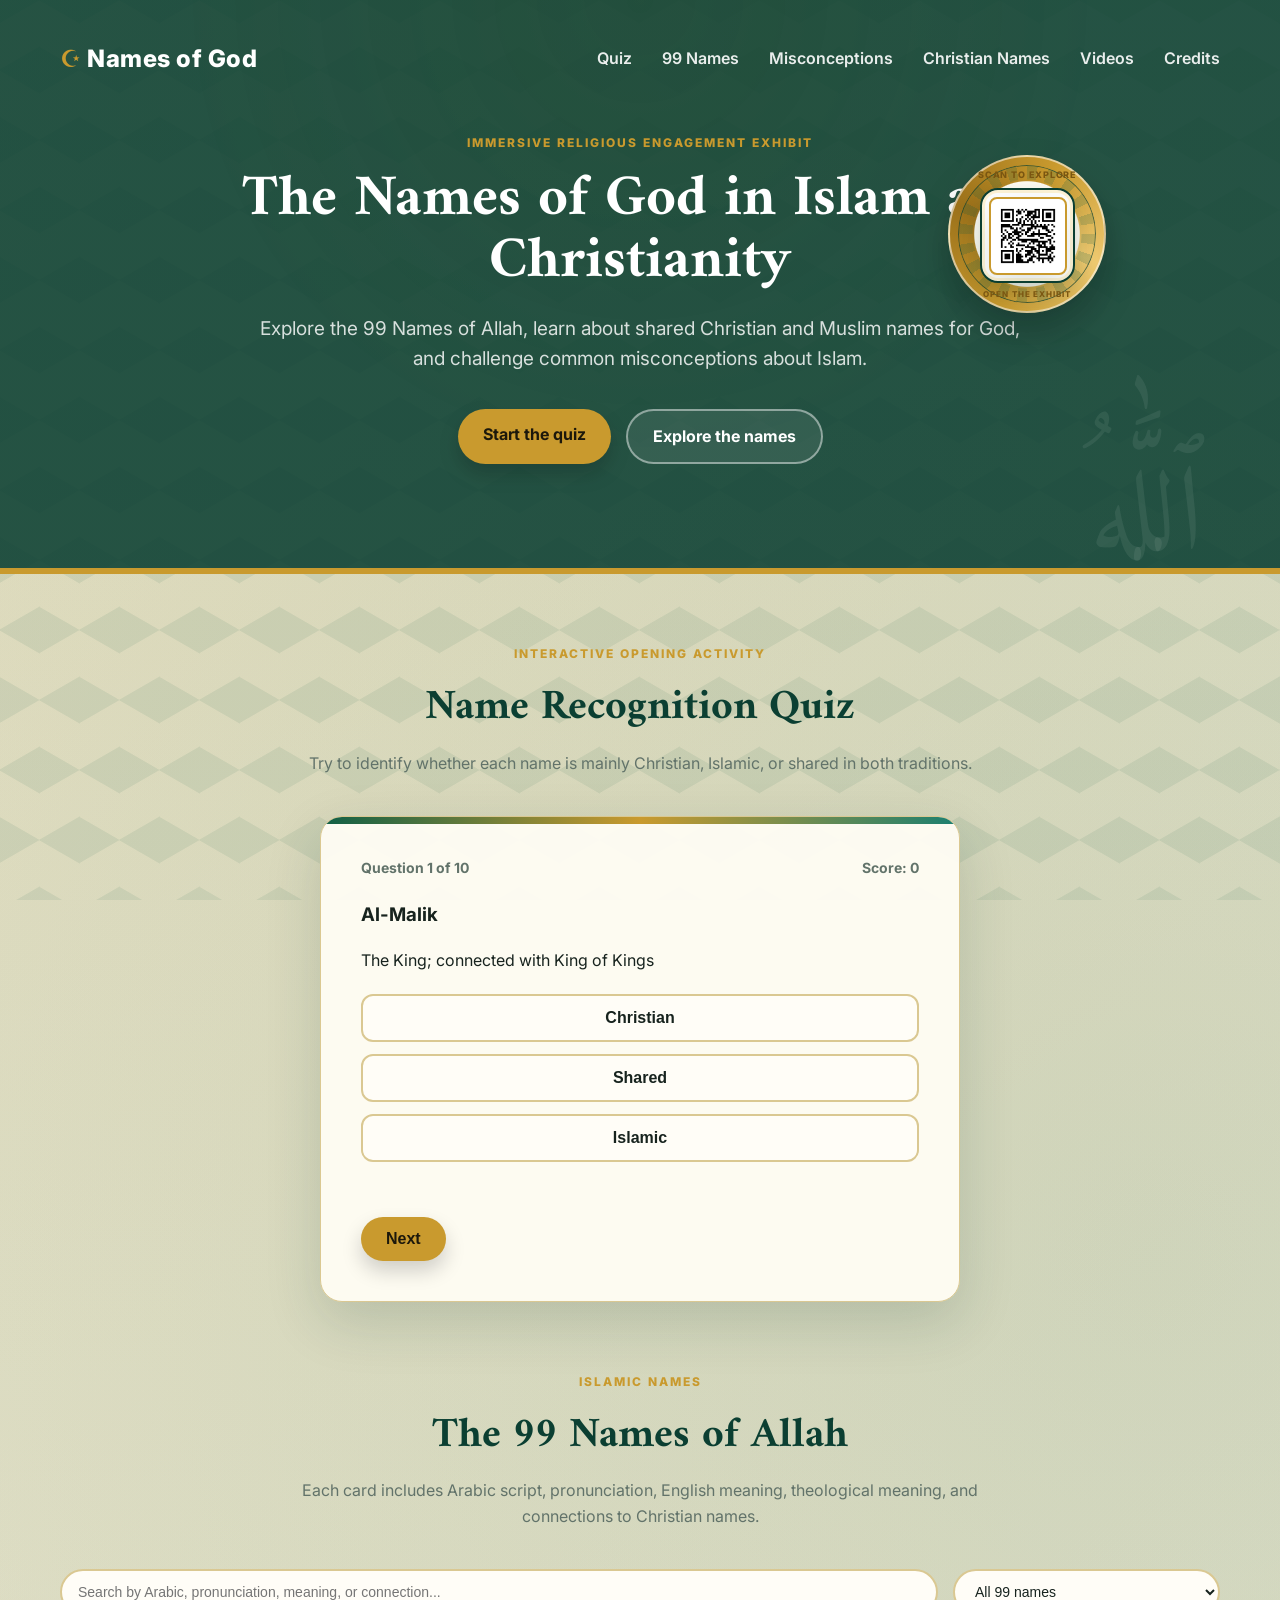
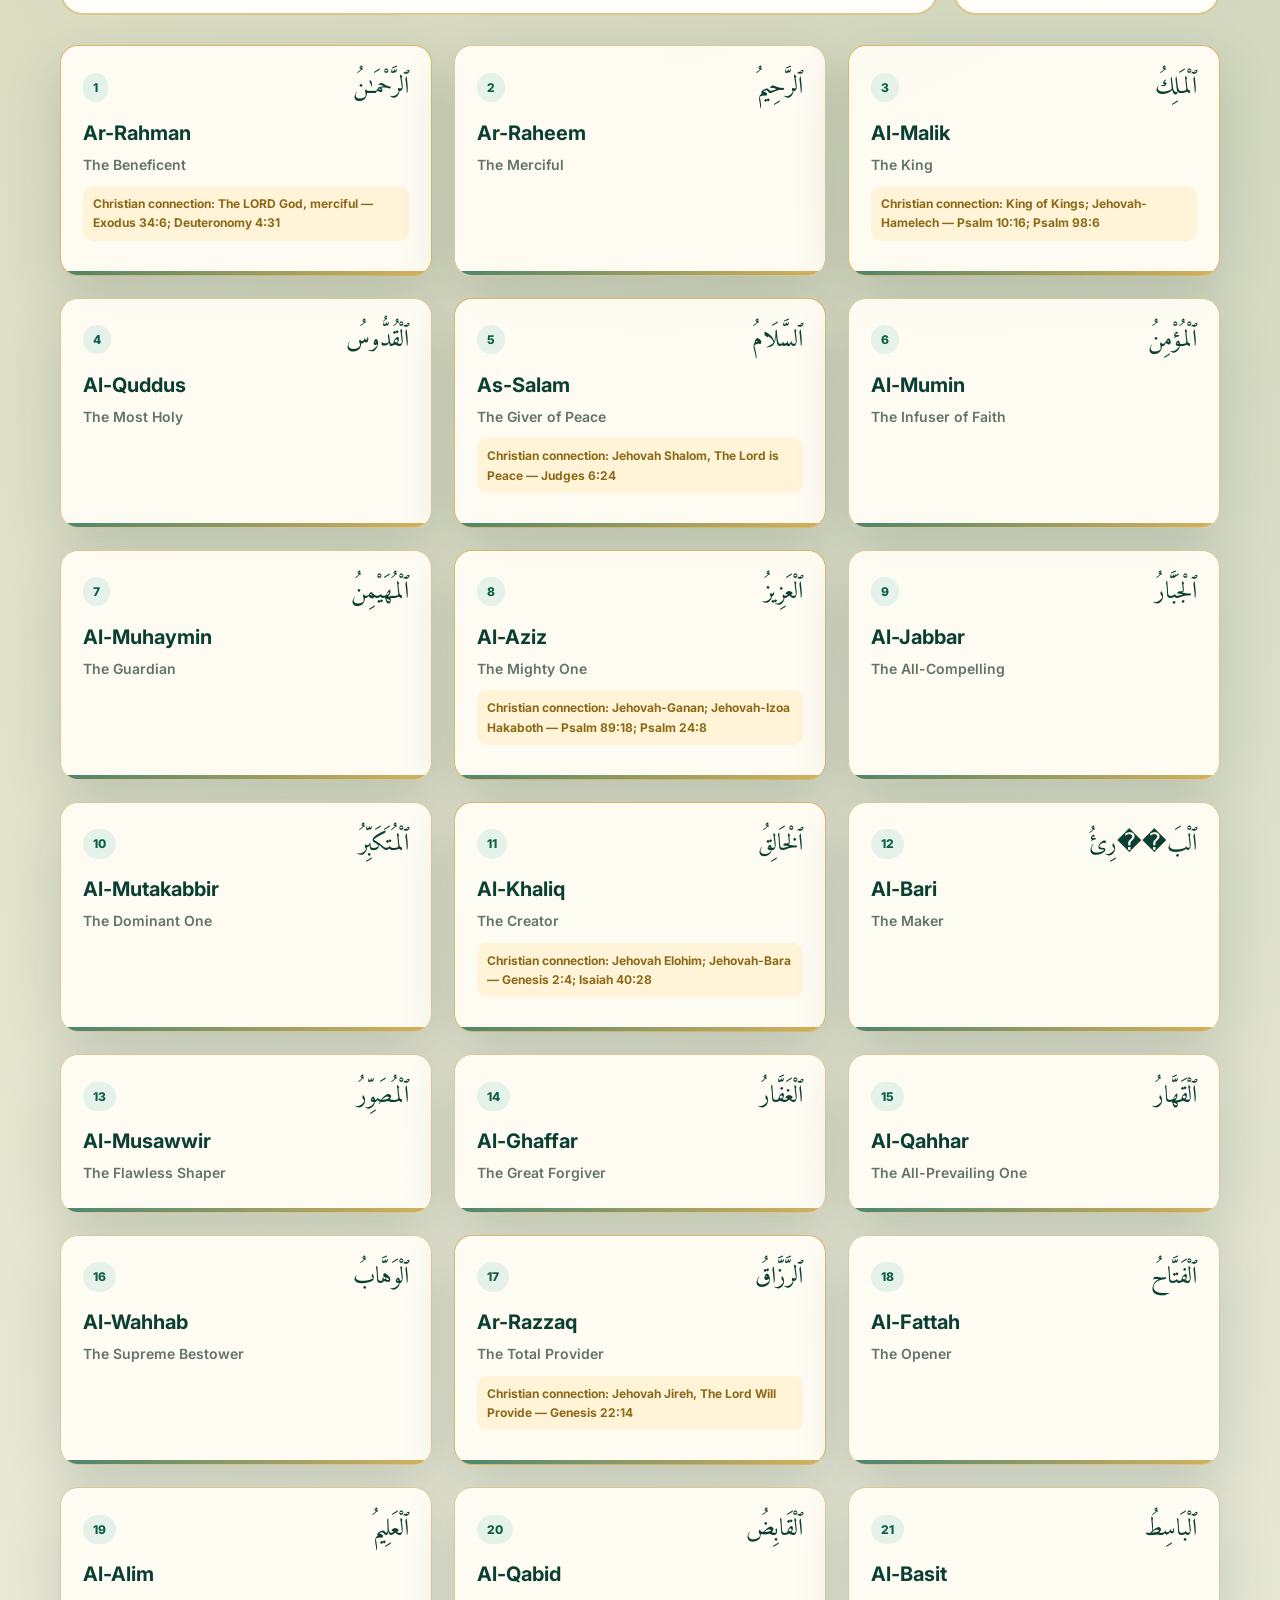
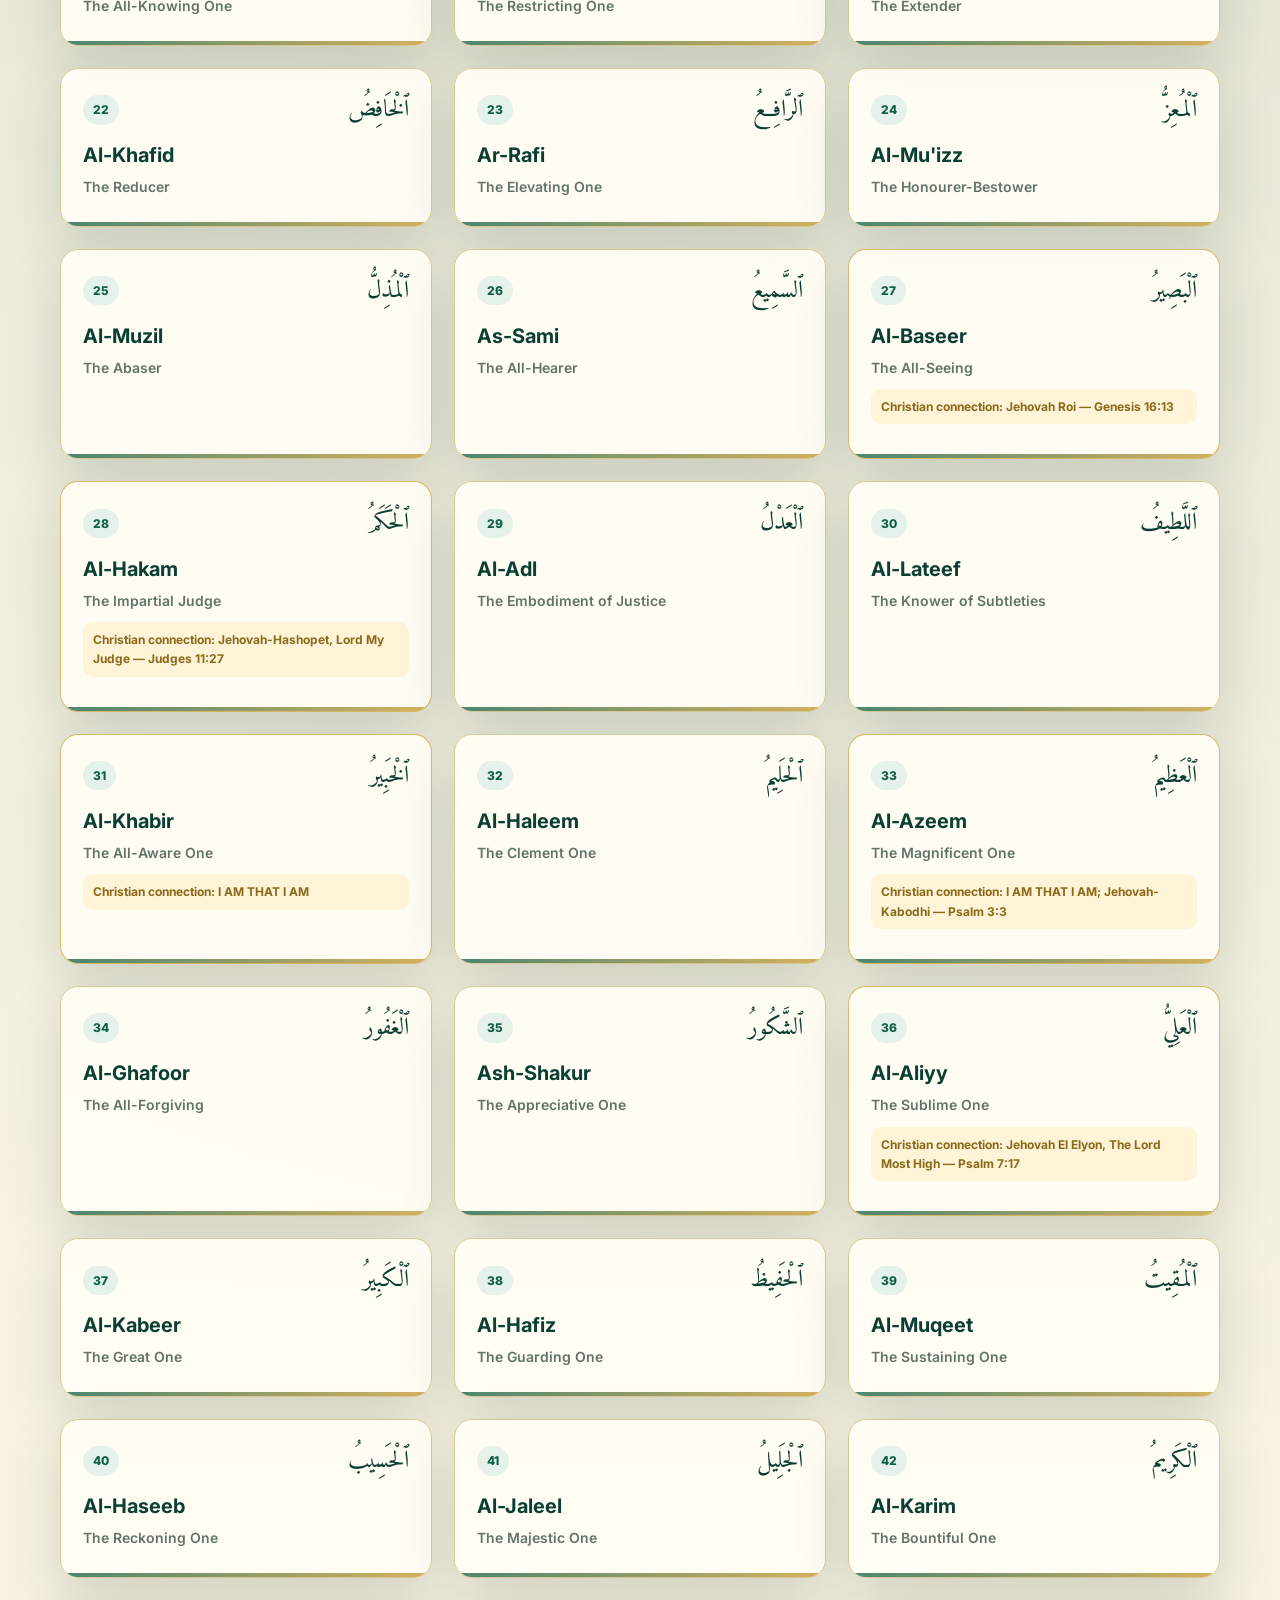
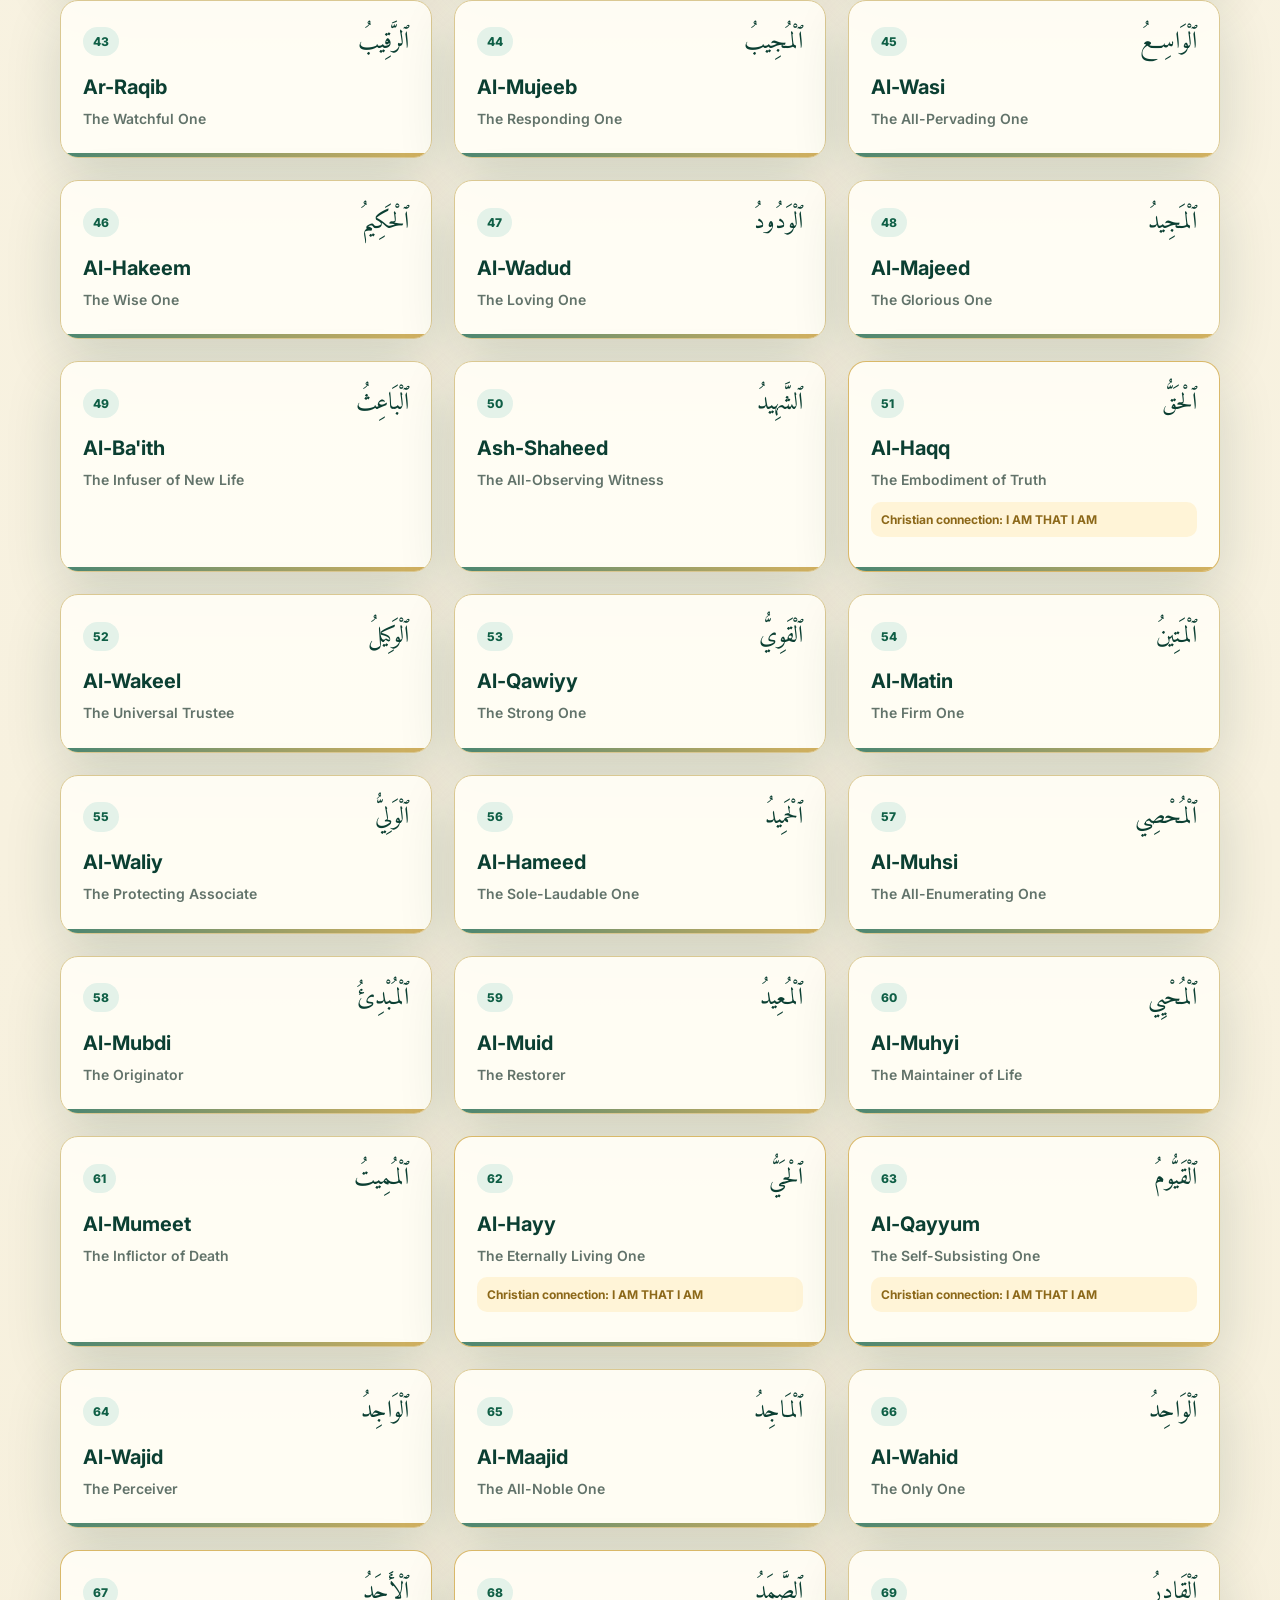
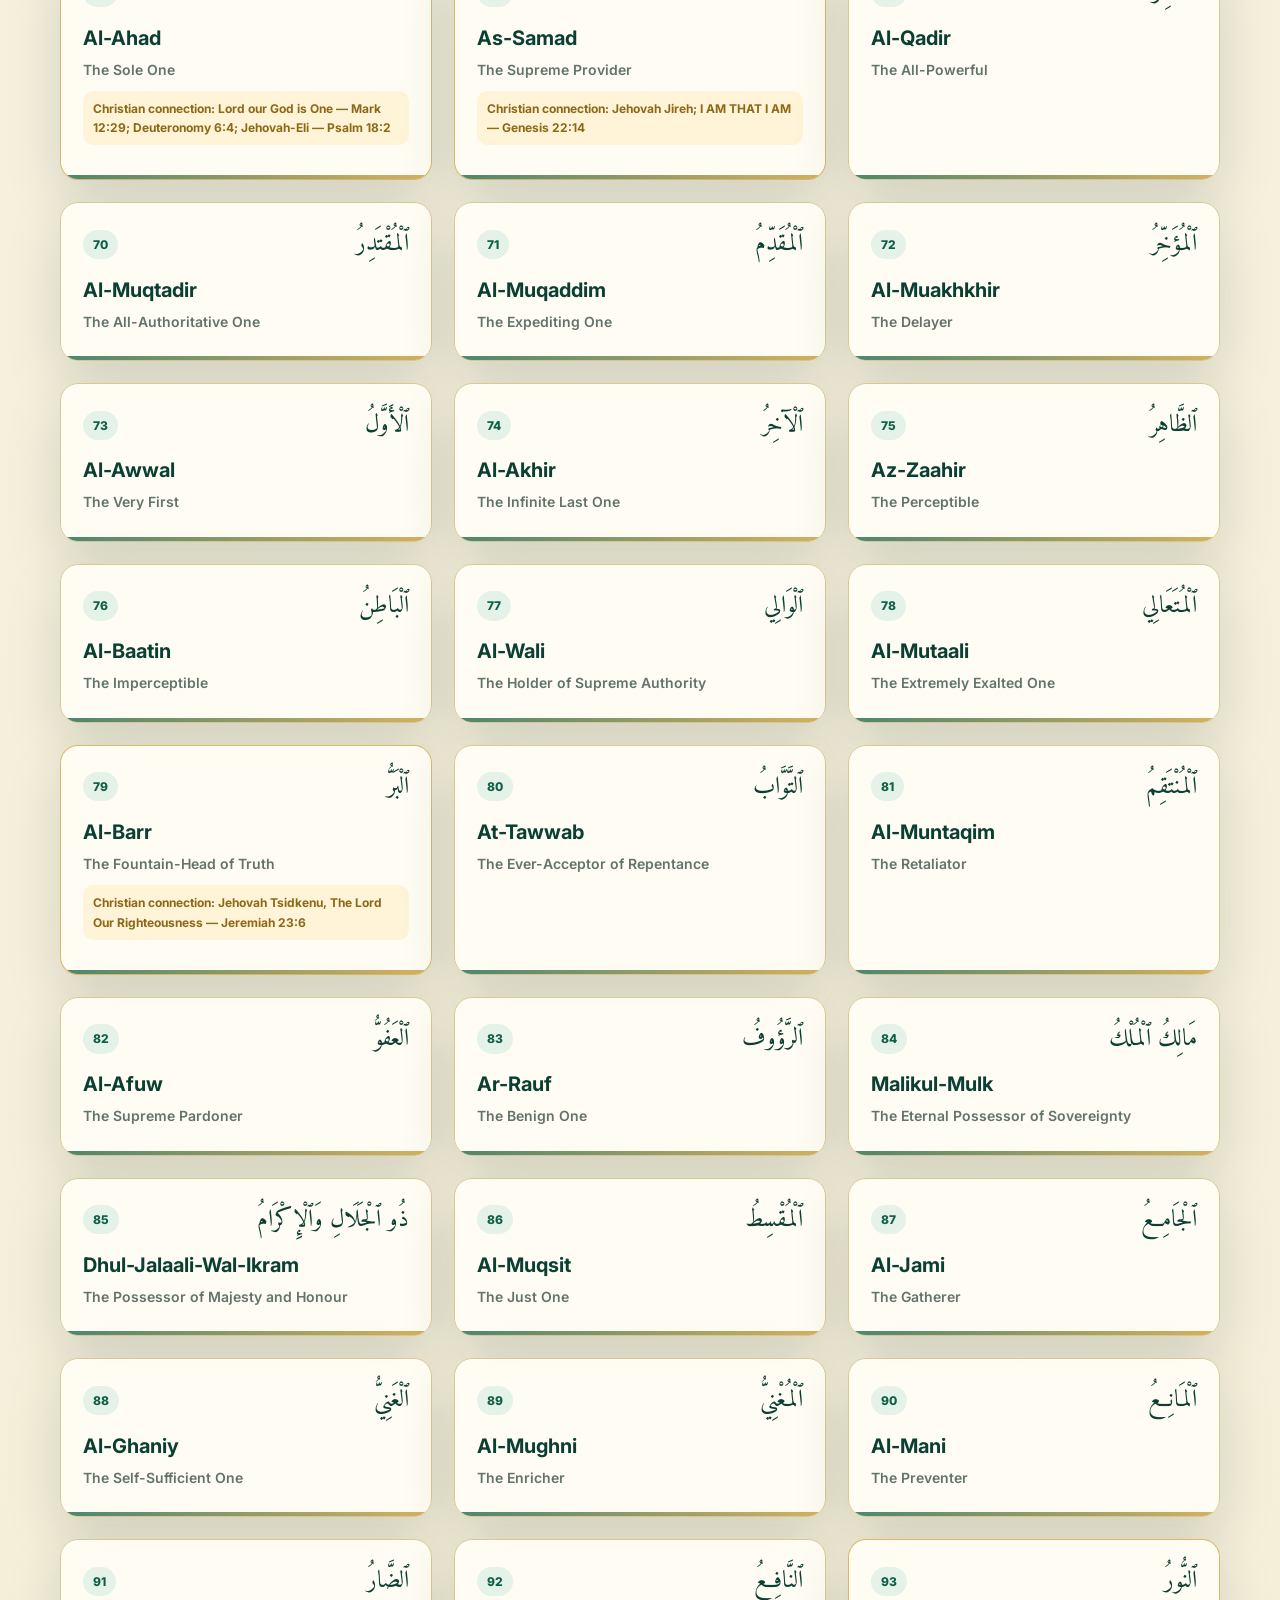
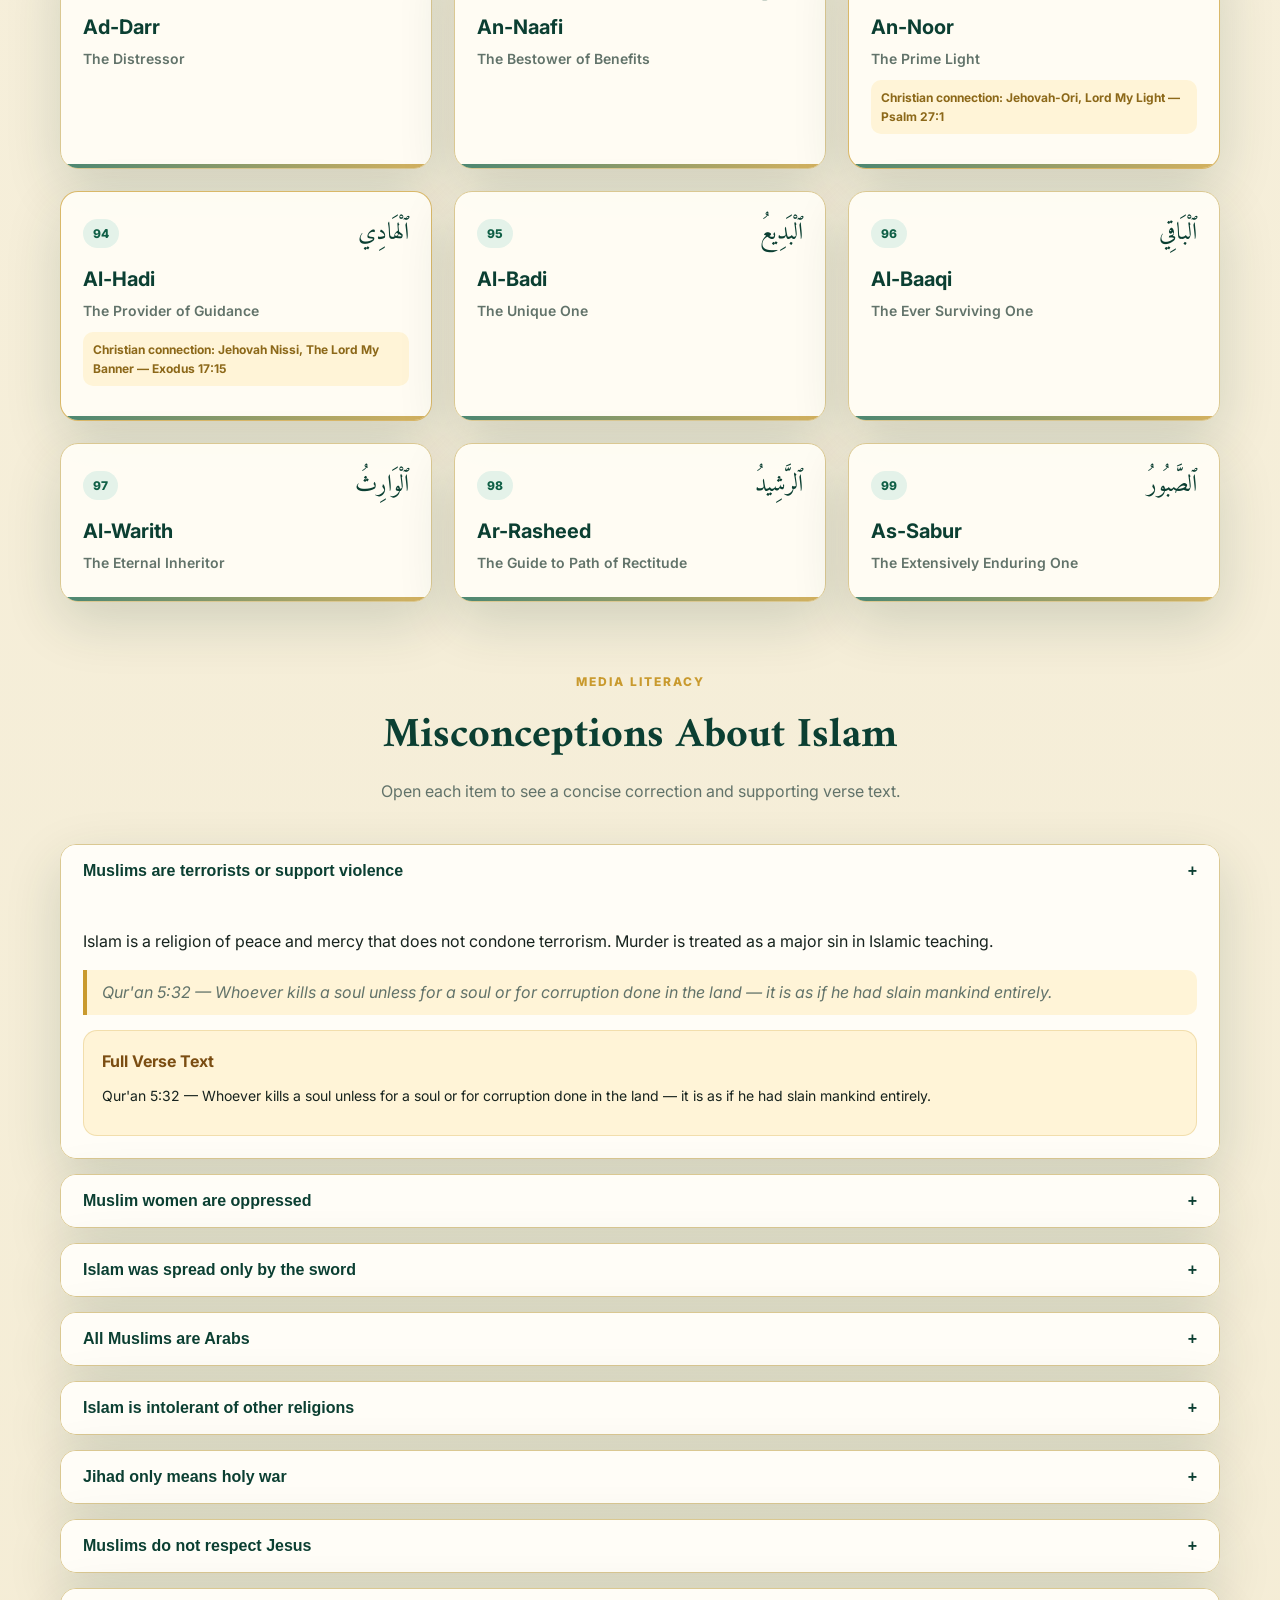
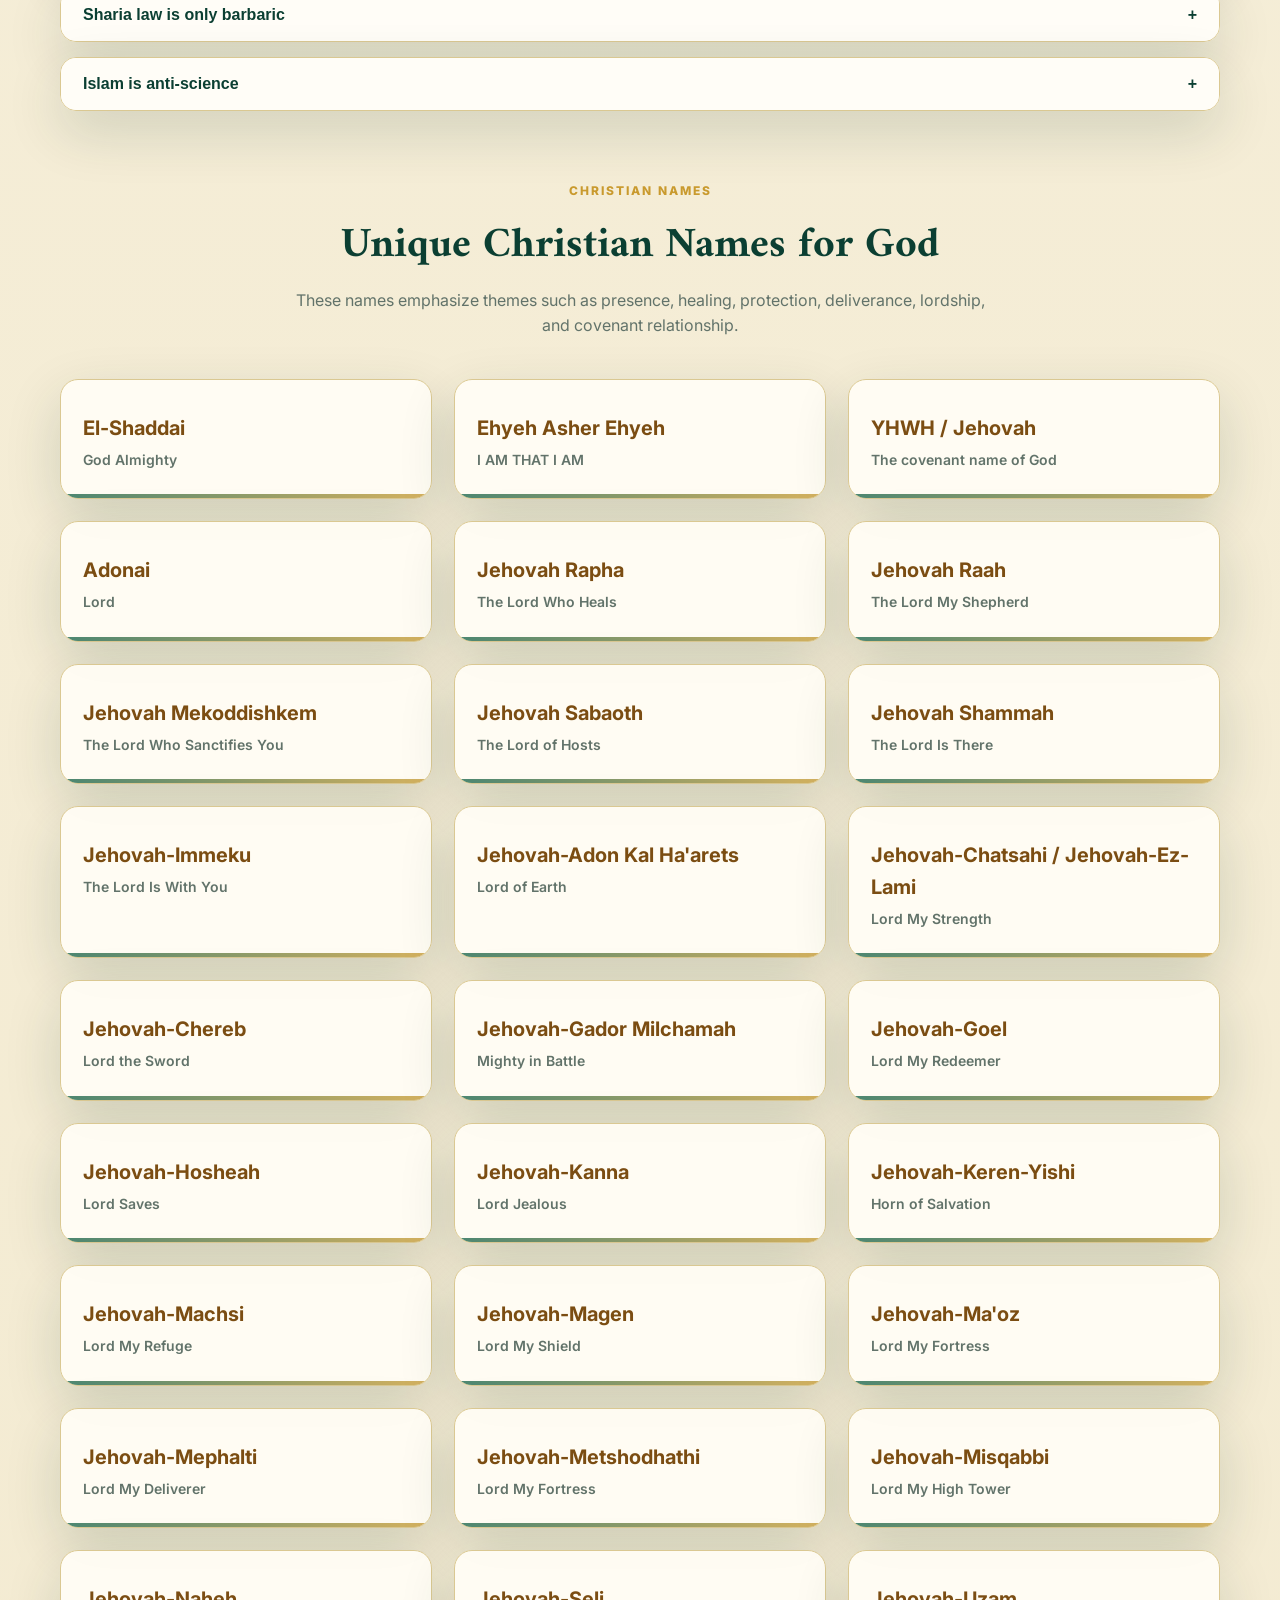
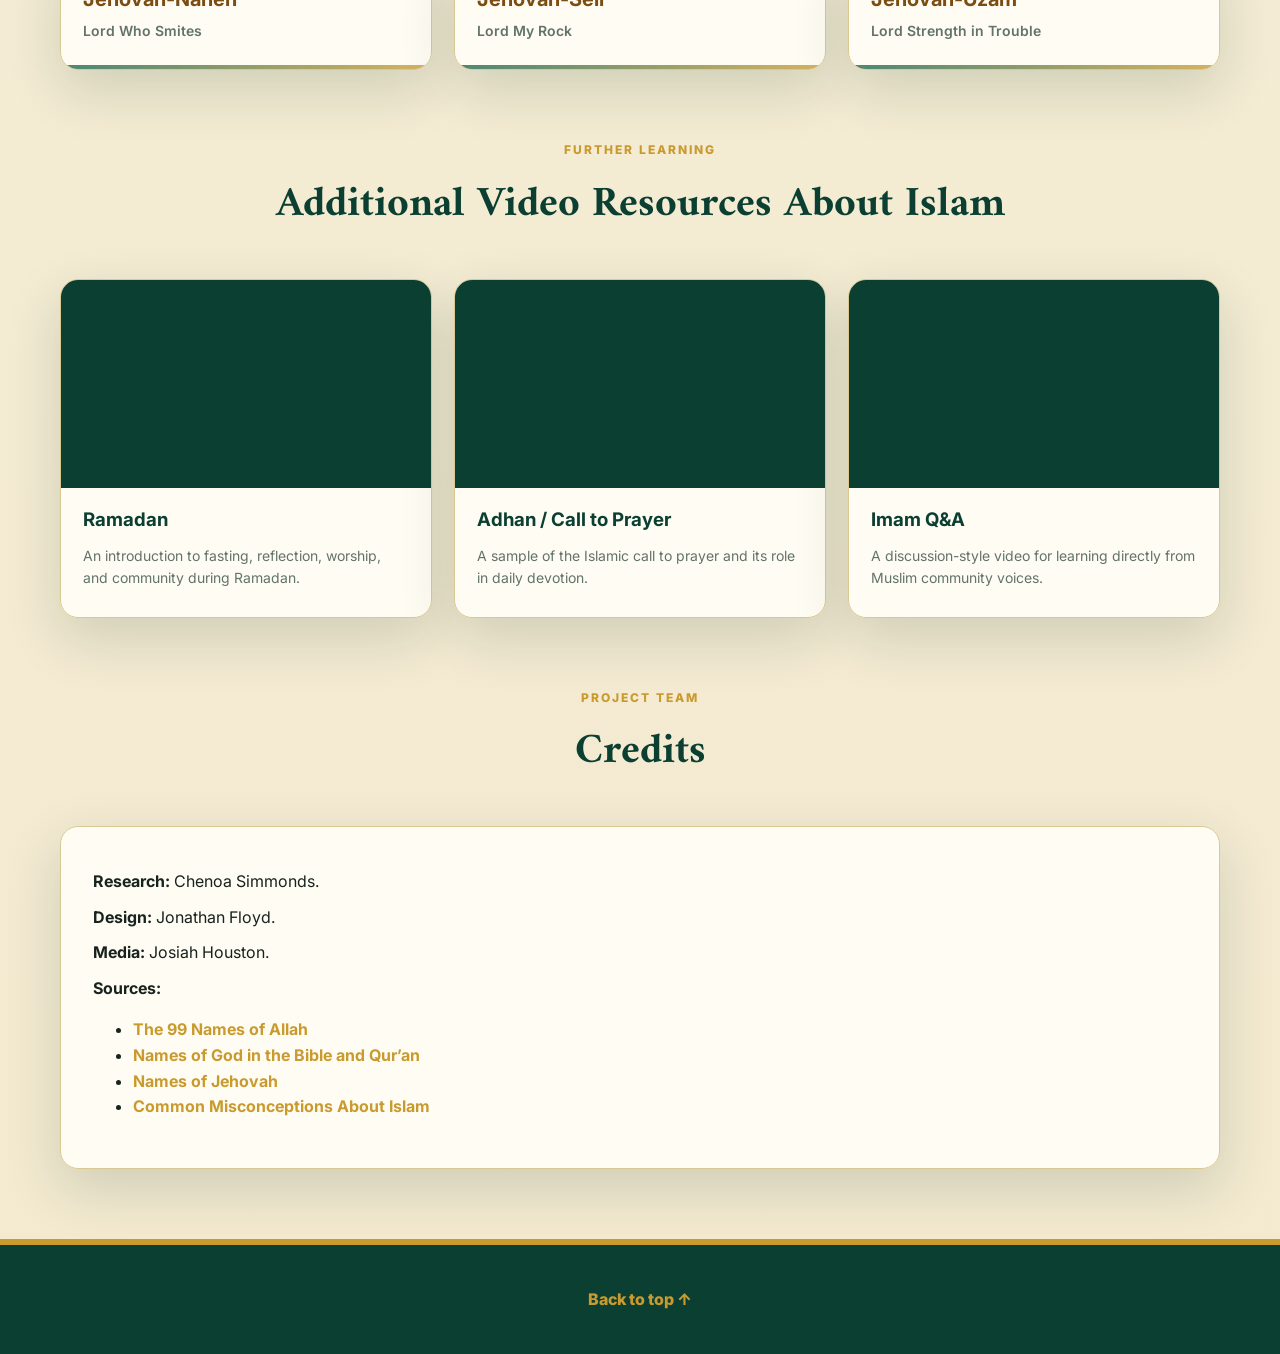
==== commit 795df4c5: "Add files via upload" ====
--- a/index.html
+++ b/index.html
@@ -25,19 +25,16 @@
     </nav>
 
     <section class="hero">
-      <div class="hero-copy">
-        <p class="eyebrow">Immersive Religious Engagement Exhibit</p>
-        <h1>The Names of God in Islam and Christianity</h1>
-        <p class="hero-text">Explore the 99 Names of Allah, learn about shared Christian and Muslim names for God, and challenge common misconceptions about Islam.</p>
-        <div class="hero-actions">
-          <a class="btn primary" href="#quiz">Start the quiz</a>
-          <a class="btn secondary" href="#names">Explore the names</a>
-        </div>
+      <p class="eyebrow">Immersive Religious Engagement Exhibit</p>
+      <h1>The Names of God in Islam and Christianity</h1>
+      <p class="hero-text">Explore the 99 Names of Allah, learn about shared Christian and Muslim names for God, and challenge common misconceptions about Islam.</p>
+      <div class="hero-actions">
+        <a class="btn primary" href="#quiz">Start the quiz</a>
+        <a class="btn secondary" href="#names">Explore the names</a>
       </div>
 
       <div class="qr-container" aria-label="QR code to open this website">
         <div class="qr-badge">
-          <div class="qr-arch" aria-hidden="true"></div>
           <p class="qr-label">Scan to Explore</p>
           <div class="qr-frame">
             <img src="qr-code.png" alt="QR code to access website" class="qr-code">
--- a/styles.css
+++ b/styles.css
@@ -33,287 +33,268 @@
   position:fixed;
   inset:0;
   pointer-events:none;
-  opacity:.075;
+  opacity:.08;
   background-image:
-    linear-gradient(30deg, var(--emerald) 12%, transparent 12.5%, transparent 87%, var(--emerald) 87.5%),
-    linear-gradient(150deg, var(--emerald) 12%, transparent 12.5%, transparent 87%, var(--emerald) 87.5%),
-    linear-gradient(30deg, var(--emerald) 12%, transparent 12.5%, transparent 87%, var(--emerald) 87.5%),
-    linear-gradient(150deg, var(--emerald) 12%, transparent 12.5%, transparent 87%, var(--emerald) 87.5%);
+    linear-gradient(30deg, var(--emerald) 12%, transparent 12.5%, transparent 87%, var(--emerald) 87.5%, var(--emerald)),
+    linear-gradient(150deg, var(--emerald) 12%, transparent 12.5%, transparent 87%, var(--emerald) 87.5%, var(--emerald)),
+    linear-gradient(30deg, var(--emerald) 12%, transparent 12.5%, transparent 87%, var(--emerald) 87.5%, var(--emerald)),
+    linear-gradient(150deg, var(--emerald) 12%, transparent 12.5%, transparent 87%, var(--emerald) 87.5%, var(--emerald));
   background-size:80px 140px;
   background-position:0 0,0 0,40px 70px,40px 70px;
 }
-
 .site-header{
   position:relative;
   overflow:hidden;
   background:
-    linear-gradient(135deg, rgba(8,44,35,.96), rgba(15,95,70,.88)),
-    radial-gradient(circle at 50% 0%, rgba(201,154,46,.32), transparent 58%);
-  padding:34px 20px 82px;
+    linear-gradient(rgba(11,63,50,.88), rgba(11,63,50,.88)),
+    radial-gradient(circle at center top, rgba(201,154,46,.35), transparent 55%);
+  padding:40px 20px 70px;
+  text-align:center;
   color:white;
   border-bottom:6px solid var(--gold);
 }
 .site-header::after{
   content:"ٱللَّٰهُ";
   position:absolute;
-  right:4%;
-  bottom:-18px;
+  right:6%;
+  bottom:-12px;
   font-family:Amiri,serif;
-  font-size:130px;
+  font-size:120px;
   line-height:1;
-  color:rgba(255,255,255,.055);
-  pointer-events:none;
-}
-.site-header::before{
-  content:"";
-  position:absolute;
-  inset:auto 0 0;
-  height:70px;
-  background:linear-gradient(180deg, transparent, rgba(201,154,46,.13));
-  pointer-events:none;
-}
-.nav{
-  position:relative;
-  z-index:3;
-  display:flex;
-  justify-content:space-between;
-  align-items:center;
-  max-width:1220px;
-  margin:0 auto;
-  gap:24px;
-}
-.brand{
-  font-size:24px;
-  font-weight:800;
-  color:white;
-  text-decoration:none;
-  letter-spacing:.02em;
-}
+  color:rgba(255,255,255,.07);
+}
+.nav{display:flex;justify-content:space-between;align-items:center;max-width:1200px;margin:0 auto;padding:0 20px;position:relative;z-index:1}
+.brand{font-size:24px;font-weight:800;color:white;text-decoration:none;letter-spacing:.02em}
 .brand::before{content:"☪ ";color:var(--gold)}
-.nav-toggle{display:none;background:rgba(255,255,255,.08);border:1px solid rgba(255,255,255,.25);border-radius:12px;font-size:24px;cursor:pointer;color:white;padding:6px 12px}
-.nav-links{display:flex;gap:28px;align-items:center;margin:0;padding:0}
-.nav-links a{color:rgba(255,255,255,.88);text-decoration:none;font-weight:700;font-size:14px;transition:color .2s, transform .2s}
-.nav-links a:hover{color:var(--gold);transform:translateY(-1px)}
-
-.hero{
-  position:relative;
-  z-index:2;
-  max-width:1220px;
-  margin:58px auto 0;
-  min-height:360px;
-  display:grid;
-  grid-template-columns:minmax(0, 1fr) 260px;
-  align-items:center;
-  gap:42px;
-}
-.hero-copy{text-align:left;max-width:790px}
-.hero h1{
-  font-family:Amiri,serif;
-  font-size:64px;
-  line-height:1.03;
-  margin:14px 0 18px;
-  font-weight:700;
-  color:white;
-}
-.hero-text{font-size:19px;color:rgba(255,255,255,.84);margin:0;max-width:720px}
-.hero-actions{display:flex;gap:14px;margin:34px 0 0;flex-wrap:wrap}
-.btn{padding:13px 25px;border-radius:999px;border:none;font-size:16px;font-weight:800;cursor:pointer;text-decoration:none;display:inline-block;transition:all .2s;line-height:1.2}
-.btn.primary{background:var(--gold);color:#1d1608;box-shadow:0 10px 24px rgba(0,0,0,.18)}
+.nav-toggle{display:none;background:none;border:none;font-size:24px;cursor:pointer;color:white}
+.nav-links{display:flex;gap:30px;list-style:none;margin:0;padding:0}
+.nav-links a{color:rgba(255,255,255,.9);text-decoration:none;font-weight:600;transition:color .2s}
+.nav-links a:hover{color:var(--gold)}
+.hero{max-width:1000px;margin:55px auto 0;position:relative;z-index:1}
+.hero h1{font-family:Amiri,serif;font-size:58px;margin:16px 0;font-weight:700;line-height:1.08;color:white}
+.hero-text{font-size:19px;color:rgba(255,255,255,.82);margin:20px auto;max-width:760px}
+.hero-actions{display:flex;gap:15px;justify-content:center;margin:34px 0;flex-wrap:wrap}
+.btn{padding:13px 25px;border-radius:999px;border:none;font-size:16px;font-weight:700;cursor:pointer;text-decoration:none;display:inline-block;transition:all .2s}
+.btn.primary{background:var(--gold);color:#1c180b;box-shadow:0 10px 20px rgba(0,0,0,.18)}
 .btn.primary:hover{background:#e2b84d;transform:translateY(-2px)}
-.btn.secondary{background:rgba(255,255,255,.08);color:white;border:2px solid rgba(255,255,255,.42)}
+.btn.secondary{background:rgba(255,255,255,.08);color:white;border:2px solid rgba(255,255,255,.45)}
 .btn.secondary:hover{background:rgba(255,255,255,.15);border-color:var(--gold)}
-
-.eyebrow{font-size:12px;font-weight:900;text-transform:uppercase;letter-spacing:2px;color:var(--gold);margin:0 0 6px}
+.section{max-width:1200px;margin:70px auto;padding:0 20px;position:relative}
+.section-heading{text-align:center;margin-bottom:40px}
+.section-heading h2{font-family:Amiri,serif;font-size:42px;margin:8px 0;color:var(--emerald-2)}
+.section-heading p:not(.eyebrow){color:var(--muted);max-width:720px;margin:0 auto}
+.eyebrow{font-size:12px;font-weight:800;text-transform:uppercase;letter-spacing:2px;color:var(--gold)}
 .eyebrow.purple,.eyebrow.orange{color:var(--gold)}
-
-/* Circular mosque-style QR medallion */
-.qr-container{justify-self:end;align-self:center;position:relative;z-index:4}
-.qr-badge{
-  position:relative;
-  width:228px;
-  height:228px;
-  border-radius:50%;
-  display:flex;
-  flex-direction:column;
-  align-items:center;
-  justify-content:center;
-  padding:24px;
-  background:
-    radial-gradient(circle at center, rgba(255,253,245,.98) 0 48%, transparent 49%),
-    conic-gradient(from 22.5deg, var(--gold), #f3cf70, var(--gold), #a97817, var(--gold));
-  box-shadow:0 24px 55px rgba(0,0,0,.28), inset 0 0 0 8px rgba(255,255,255,.09);
-}
-.qr-badge::before{
-  content:"";
-  position:absolute;
-  inset:9px;
-  border-radius:50%;
-  border:2px solid rgba(11,63,50,.9);
-  background:
-    repeating-conic-gradient(from 0deg, rgba(15,95,70,.28) 0deg 10deg, transparent 10deg 20deg);
-  -webkit-mask:radial-gradient(circle, transparent 0 72px, #000 73px 100%);
-  mask:radial-gradient(circle, transparent 0 72px, #000 73px 100%);
-  pointer-events:none;
-}
-.qr-badge::after{
-  content:"۞";
-  position:absolute;
-  top:-20px;
-  left:50%;
-  transform:translateX(-50%);
-  width:46px;
-  height:46px;
-  display:grid;
-  place-items:center;
-  border-radius:50%;
-  background:var(--emerald-2);
-  color:var(--gold);
-  border:2px solid var(--gold);
-  font-size:24px;
-  box-shadow:0 8px 18px rgba(0,0,0,.2);
-}
-.qr-arch{
-  position:absolute;
-  inset:18px;
-  border-radius:50% 50% 45% 45%;
-  border:1px solid rgba(201,154,46,.75);
-  pointer-events:none;
-}
-.qr-label,.qr-caption{position:relative;z-index:2;margin:0;text-align:center;text-transform:uppercase;letter-spacing:1.2px;font-weight:900;color:var(--emerald-2)}
-.qr-label{font-size:11px;margin-bottom:7px;color:#795714}
-.qr-caption{font-size:10px;margin-top:7px;color:#795714}
-.qr-frame{
-  position:relative;
-  z-index:2;
-  width:132px;
-  height:132px;
-  padding:9px;
-  display:grid;
-  place-items:center;
-  background:white;
-  border:3px solid var(--emerald-2);
-  border-radius:50%;
-  box-shadow:inset 0 0 0 3px var(--gold-soft), 0 10px 22px rgba(18,55,42,.18);
-}
-.qr-code{width:104px;height:104px;object-fit:contain;border-radius:12px;transition:transform .2s ease}
-.qr-badge:hover .qr-code{transform:scale(1.05)}
-
-main{position:relative;z-index:1}
-.section{max-width:1200px;margin:72px auto;padding:0 20px;position:relative}
-.section-heading{text-align:center;margin-bottom:40px}
-.section-heading h2{font-family:Amiri,serif;font-size:44px;line-height:1.1;margin:8px 0 10px;color:var(--emerald-2)}
-.section-heading p:not(.eyebrow){color:var(--muted);max-width:760px;margin:0 auto}
-
 .quiz-card,.credits-card,.video-card,.name-card,.accordion-item{
-  background:rgba(255,253,245,.96);
+  background:rgba(255,253,245,.94);
   border:1px solid var(--border);
   box-shadow:var(--shadow);
 }
-.quiz-card{padding:38px;border-radius:24px;max-width:650px;margin:0 auto;position:relative;overflow:hidden}
-.quiz-card::before{content:"";position:absolute;inset:0 0 auto;height:7px;background:linear-gradient(90deg,var(--emerald),var(--gold),var(--teal))}
-.quiz-progress{display:flex;justify-content:space-between;gap:18px;font-size:14px;margin-bottom:20px;color:var(--muted);font-weight:800}
-#quizName{font-size:24px;margin:10px 0 6px;color:var(--emerald-2)}
-#quizHint{color:var(--muted);margin-top:0}
-.quiz-options{display:flex;flex-direction:column;gap:12px;margin:22px 0}
-.option{padding:14px;border:2px solid var(--border);background:#fffdf7;border-radius:14px;cursor:pointer;font-size:16px;transition:all .2s;color:var(--ink);font-weight:700;text-align:left}
-.option:hover:not(:disabled){border-color:var(--emerald);background:var(--emerald-soft)}
+.quiz-card{padding:40px;border-radius:22px;max-width:640px;margin:0 auto;position:relative;overflow:hidden}
+.quiz-card::before{content:"";position:absolute;inset:0 0 auto 0;height:7px;background:linear-gradient(90deg,var(--emerald),var(--gold),var(--teal))}
+.quiz-progress{display:flex;justify-content:space-between;font-size:14px;margin-bottom:20px;color:var(--muted);font-weight:700}
+.quiz-options{display:flex;flex-direction:column;gap:12px;margin:20px 0}
+.option{padding:13px;border:2px solid var(--border);background:#fffdf7;border-radius:12px;cursor:pointer;font-size:16px;transition:all .2s;color:var(--ink);font-weight:600}
+.option:hover{border-color:var(--emerald);background:var(--emerald-soft)}
 .option.correct{background:var(--emerald);border-color:var(--emerald);color:white}
 .option.wrong{background:var(--danger);border-color:var(--danger);color:white}
-.option:disabled{cursor:not-allowed;opacity:.86}
-.quiz-feedback{margin:15px 0;font-weight:800;color:var(--emerald);min-height:20px}
-
+.option:disabled{cursor:not-allowed;opacity:.82}
+.quiz-feedback{margin:15px 0;font-weight:700;color:var(--emerald);min-height:20px}
 .tools{display:flex;gap:15px;margin-bottom:30px;flex-wrap:wrap}
-#searchNames,#nameFilter{padding:13px 17px;border:2px solid var(--border);border-radius:999px;background:#fffdf7;font-size:14px;color:var(--ink);outline:none;font-family:inherit}
+#searchNames,#nameFilter{padding:12px 16px;border:2px solid var(--border);border-radius:999px;background:#fffdf7;font-size:14px;color:var(--ink);outline:none}
 #searchNames{flex:1;min-width:250px}
 #searchNames:focus,#nameFilter:focus{border-color:var(--emerald);box-shadow:0 0 0 4px rgba(15,95,70,.12)}
 .name-grid{display:grid;grid-template-columns:repeat(auto-fill,minmax(280px,1fr));gap:22px;margin-bottom:40px}
-.name-card{padding:22px;border-radius:20px;cursor:pointer;transition:transform .22s, box-shadow .22s, border-color .22s;position:relative;overflow:hidden}
-.name-card::after{content:"";position:absolute;inset:auto 0 0;height:4px;background:linear-gradient(90deg,var(--emerald),var(--gold));opacity:.78}
-.name-card:hover{transform:translateY(-5px);box-shadow:0 16px 30px rgba(18,55,42,.18);border-color:var(--emerald)}
-.name-card.has-connection{border-color:rgba(201,154,46,.75)}
+.name-card{padding:22px;border-radius:18px;cursor:pointer;transition:all .22s;border:1px solid var(--border);position:relative;overflow:hidden}
+.name-card::after{content:"";position:absolute;inset:auto 0 0 0;height:4px;background:linear-gradient(90deg,var(--emerald),var(--gold));opacity:.75}
+.name-card:hover{transform:translateY(-5px);box-shadow:0 16px 28px rgba(18,55,42,.18);border-color:var(--emerald)}
+.name-card.has-connection{border-color:rgba(201,154,46,.7)}
 .name-card h3{margin:10px 0 5px;font-size:20px;color:var(--emerald-2)}
 .christian-card h3{color:#7b4d12}
-.name-card .meaning{color:var(--muted);font-size:14px;margin:5px 0;font-weight:700}
-.name-card .connection{font-size:12px;color:#7b4d12;font-weight:800;margin-top:12px;background:var(--gold-soft);padding:8px 10px;border-radius:12px}
+.name-card .meaning{color:var(--muted);font-size:14px;margin:5px 0;font-weight:600}
+.name-card .connection{font-size:12px;color:#8c6819;font-weight:700;margin-top:10px;background:var(--gold-soft);padding:8px 10px;border-radius:10px}
 .card-top{display:flex;justify-content:space-between;align-items:center;margin-bottom:10px;gap:12px}
-.number{font-weight:900;font-size:12px;background:var(--emerald-soft);color:var(--emerald);padding:5px 10px;border-radius:999px}
-.arabic{font-size:25px;font-family:Amiri,serif;direction:rtl;color:var(--emerald-2)}
-.empty{text-align:center;color:var(--muted);padding:42px;font-size:16px;grid-column:1/-1}
-
-.accordion{max-width:900px;margin:0 auto}
-.accordion-item{margin-bottom:15px;border-radius:18px;overflow:hidden}
-.accordion-trigger{width:100%;padding:18px 22px;background:#fffdf7;border:none;cursor:pointer;font-size:16px;font-weight:900;display:flex;justify-content:space-between;align-items:center;gap:14px;color:var(--emerald-2);text-align:left;font-family:inherit}
+.number{font-weight:800;font-size:12px;background:var(--emerald-soft);color:var(--emerald);padding:5px 10px;border-radius:999px}
+.arabic{font-size:24px;font-family:Amiri,serif;direction:rtl;color:var(--emerald-2)}
+.accordion-item{margin-bottom:15px;border-radius:16px;overflow:hidden}
+.accordion-trigger{width:100%;padding:17px 22px;background:#fffdf7;border:none;cursor:pointer;font-size:16px;font-weight:800;display:flex;justify-content:space-between;align-items:center;color:var(--emerald-2);text-align:left}
 .accordion-trigger:hover{background:var(--emerald-soft)}
 .accordion-panel{max-height:0;overflow:hidden;transition:max-height .3s;background:#fffdf7}
-.accordion-panel.open{max-height:900px;padding:22px}
+.accordion-panel.open{max-height:760px;padding:22px}
 .accordion-panel p{margin:10px 0}
-.accordion-panel .quote{font-style:italic;color:var(--muted);border-left:4px solid var(--gold);padding:10px 15px;margin:15px 0;background:var(--gold-soft);border-radius:0 12px 12px 0}
-
-.video-grid{display:grid;grid-template-columns:repeat(auto-fit,minmax(300px,1fr));gap:22px}
-.video-card{border-radius:20px;overflow:hidden}
-.video-frame{position:relative;padding-bottom:56.25%;height:0;overflow:hidden;background:var(--emerald-2)}
-.video-frame iframe{position:absolute;inset:0;width:100%;height:100%;border:0}
-.video-card h3{padding:18px 22px 5px;margin:0;color:var(--emerald-2)}
-.video-card p{padding:0 22px 22px;margin:5px 0;color:var(--muted);font-size:14px}
-
-.credits-card{padding:32px;border-radius:20px;max-width:780px;margin:0 auto}
-.credits-card p{margin:10px 0}
-.credits-card ul{margin:10px 0 0;padding-left:22px}
-.credits-card li{margin:8px 0}
-.credits-card a{color:#7b4d12;font-weight:800;text-decoration:none;border-bottom:1px solid transparent;transition:all .2s}
-.credits-card a:hover{color:var(--emerald);border-bottom-color:var(--emerald)}
-
-.modal{display:none;position:fixed;inset:0;background:rgba(4,22,17,.68);z-index:1000;backdrop-filter:blur(5px)}
+.accordion-panel .quote{font-style:italic;color:var(--muted);border-left:4px solid var(--gold);padding-left:15px;margin:15px 0;background:var(--gold-soft);padding-top:10px;padding-bottom:10px;border-radius:0 10px 10px 0}
+.modal{display:none;position:fixed;top:0;left:0;width:100%;height:100%;background:rgba(4,22,17,.68);z-index:1000;backdrop-filter:blur(5px)}
 .modal.show{display:flex;align-items:center;justify-content:center}
 .modal-overlay{width:100%;height:100%;display:flex;align-items:center;justify-content:center;padding:18px}
-.modal-inner{background:var(--panel);max-width:780px;width:min(94vw,780px);max-height:90vh;overflow-y:auto;border-radius:24px;padding:42px;position:relative;box-shadow:0 25px 70px rgba(0,0,0,.35);border:2px solid var(--gold)}
-.modal-inner::before{content:"";position:absolute;inset:0 0 auto;height:8px;background:linear-gradient(90deg,var(--emerald),var(--gold),var(--teal));border-radius:22px 22px 0 0}
-#closeTheologyModal{position:absolute;top:14px;right:16px;background:var(--emerald-soft);border:1px solid var(--border);border-radius:999px;font-size:22px;cursor:pointer;color:var(--emerald-2);width:40px;height:40px;z-index:2}
+.modal-inner{background:var(--panel);max-width:760px;width:90%;max-height:90vh;overflow-y:auto;border-radius:22px;padding:42px;position:relative;box-shadow:0 25px 70px rgba(0,0,0,.35);border:2px solid var(--gold)}
+.modal-inner::before{content:"";position:absolute;inset:0 0 auto 0;height:8px;background:linear-gradient(90deg,var(--emerald),var(--gold),var(--teal));border-radius:22px 22px 0 0}
+#closeTheologyModal{position:absolute;top:14px;right:16px;background:var(--emerald-soft);border:1px solid var(--border);border-radius:999px;font-size:22px;cursor:pointer;color:var(--emerald-2);width:40px;height:40px}
 #closeTheologyModal:hover{background:var(--gold-soft)}
-.modal-eyebrow{margin-bottom:20px;color:var(--gold);font-weight:900;text-transform:uppercase;letter-spacing:1.5px;font-size:12px}
+.modal-eyebrow{margin-bottom:20px;color:var(--gold);font-weight:800;text-transform:uppercase;letter-spacing:1.5px;font-size:12px}
 .modal-heading-row{display:flex;justify-content:space-between;align-items:flex-start;margin-bottom:24px;gap:20px;border-bottom:1px solid var(--border);padding-bottom:18px}
-#modalTitle{font-family:Amiri,serif;font-size:40px;line-height:1.1;margin:0;color:var(--emerald-2)}
-.modal-meaning{color:var(--muted);margin-top:5px;font-weight:800}
-.modal-arabic{font-size:40px;font-family:Amiri,serif;direction:rtl;color:var(--gold)}
+#modalTitle{font-family:Amiri,serif;font-size:38px;line-height:1.1;margin:0;color:var(--emerald-2)}
+.modal-meaning{color:var(--muted);margin-top:5px;font-weight:700}
+.modal-arabic{font-size:38px;font-family:Amiri,serif;direction:rtl;color:var(--gold)}
 .deep-grid{display:grid;gap:18px}
-.deep-section{padding:18px;background:var(--emerald-soft);border-radius:16px;border:1px solid rgba(15,95,70,.12)}
+.deep-section{padding:18px;background:var(--emerald-soft);border-radius:14px;border:1px solid rgba(15,95,70,.12)}
 .deep-section h3{margin:0 0 10px;font-size:16px;color:var(--emerald-2)}
 .deep-section p{margin:10px 0;font-size:14px}
 .deep-section.verses{background:var(--gold-soft);border-color:rgba(201,154,46,.25)}
 .deep-section.verses h3{color:#7b4d12}
-
+.video-grid{display:grid;grid-template-columns:repeat(auto-fit,minmax(300px,1fr));gap:22px}
+.video-card{border-radius:18px;overflow:hidden}
+.video-frame{position:relative;padding-bottom:56.25%;height:0;overflow:hidden;background:var(--emerald-2)}
+.video-frame iframe{position:absolute;top:0;left:0;width:100%;height:100%;border:0}
+.video-card h3{padding:17px 22px 5px;margin:0;color:var(--emerald-2)}
+.video-card p{padding:0 22px 22px;margin:5px 0;color:var(--muted);font-size:14px}
+.credits-card{padding:32px;border-radius:18px}
+.credits-card p{margin:10px 0}
 .footer{text-align:center;padding:42px 20px;color:#d9ccb0;border-top:6px solid var(--gold);background:var(--emerald-2)}
-.footer a{color:var(--gold);text-decoration:none;font-weight:900}
+.footer a{color:var(--gold);text-decoration:none;font-weight:800}
 .footer a:hover{text-decoration:underline}
-.hidden{display:none!important}
-
-@media (max-width:980px){
-  .hero{grid-template-columns:1fr;min-height:auto;text-align:center;gap:34px;margin-top:44px}
-  .hero-copy{text-align:center;margin:0 auto}
-  .hero-actions{justify-content:center}
-  .qr-container{justify-self:center}
-}
+.hidden{display:none}
+.empty{text-align:center;color:var(--muted);padding:40px;font-size:16px}
 @media (max-width:768px){
-  .site-header{padding:28px 16px 58px}
   .nav-toggle{display:block}
-  .nav-links{position:absolute;top:54px;left:0;right:0;flex-direction:column;gap:0;background:var(--emerald-2);max-height:0;overflow:hidden;transition:max-height .3s;box-shadow:0 10px 22px rgba(0,0,0,.18);z-index:5;border-radius:0 0 18px 18px}
-  .nav-links.show{max-height:360px;padding:14px 0}
-  .nav-links a{padding:12px 22px;border-bottom:1px solid rgba(255,255,255,.1);display:block}
-  .hero h1{font-size:42px}
-  .hero-text{font-size:17px}
+  .nav-links{position:absolute;top:48px;left:0;right:0;flex-direction:column;gap:0;background:var(--emerald-2);max-height:0;overflow:hidden;transition:max-height .3s;box-shadow:0 10px 22px rgba(0,0,0,.18);z-index:5;border-radius:0 0 18px 18px}
+  .nav-links.show{max-height:340px;padding:14px 0}
+  .nav-links a{padding:12px 22px;border-bottom:1px solid rgba(255,255,255,.1)}
+  .hero h1{font-size:38px}
   .hero-actions{flex-direction:column;gap:10px}
-  .btn{width:100%;text-align:center}
-  .qr-badge{width:198px;height:198px}
-  .qr-frame{width:116px;height:116px}
-  .qr-code{width:92px;height:92px}
-  .section{margin:50px auto;padding:0 15px}
-  .section-heading h2{font-size:34px}
-  .name-grid,.video-grid{grid-template-columns:1fr}
-  .tools{flex-direction:column}
-  #searchNames{min-width:0;width:100%}
-  #nameFilter{width:100%}
-  .quiz-card{padding:30px 22px}
-  .quiz-progress{flex-direction:column;gap:4px}
-  .modal-inner{padding:32px 20px;width:96vw}
+  .btn{width:100%}
+  .name-grid{grid-template-columns:1fr}
+  .modal-inner{width:96%;padding:26px 20px}
   .modal-heading-row{flex-direction:column}
-}
+  .section{margin:46px auto;padding:0 15px}
+}
+.credits-card a {
+  color: var(--gold);
+  font-weight: 600;
+  text-decoration: none;
+  border-bottom: 1px solid transparent;
+  transition: all 0.2s;
+}
+
+.credits-card a:hover {
+  color: var(--emerald);
+  border-bottom: 1px solid var(--emerald);
+}
+.qr-code {
+  width: 110px;
+  height: 110px;
+  padding: 8px;
+  background: white;
+  border-radius: 12px;
+  border: 2px solid var(--gold);
+  box-shadow: var(--shadow);
+}
+
+@media (max-width: 768px) {
+  .qr-container {
+    position: static;
+    margin-top: 20px;
+  }
+}
+
+/* Restored QR badge: keeps the earlier centered header feel, but makes the QR look intentional. */
+.qr-container {
+  position: absolute;
+  top: 22px;
+  right: 34px;
+  z-index: 3;
+  text-align: center;
+}
+
+.qr-badge {
+  width: 158px;
+  height: 158px;
+  border-radius: 50%;
+  display: flex;
+  flex-direction: column;
+  align-items: center;
+  justify-content: center;
+  padding: 14px;
+  background:
+    radial-gradient(circle at center, #fffdf5 0 48%, transparent 49%),
+    conic-gradient(from 22.5deg, var(--gold), #f2cc72, var(--gold), #9d721b, var(--gold));
+  border: 2px solid rgba(255,255,255,.55);
+  box-shadow: 0 18px 36px rgba(0,0,0,.22);
+  position: relative;
+}
+
+.qr-badge::before {
+  content: "";
+  position: absolute;
+  inset: 8px;
+  border-radius: 50%;
+  border: 1px solid rgba(11,63,50,.65);
+  background: repeating-conic-gradient(from 0deg, rgba(15,95,70,.18) 0deg 9deg, transparent 9deg 18deg);
+  -webkit-mask: radial-gradient(circle, transparent 0 54px, #000 55px 100%);
+  mask: radial-gradient(circle, transparent 0 54px, #000 55px 100%);
+  pointer-events: none;
+}
+
+.qr-label,
+.qr-caption {
+  position: relative;
+  z-index: 2;
+  margin: 0;
+  text-transform: uppercase;
+  letter-spacing: .9px;
+  font-weight: 800;
+  color: #7b5712;
+}
+
+.qr-label { font-size: 9px; margin-bottom: 5px; }
+.qr-caption { font-size: 8px; margin-top: 5px; }
+
+.qr-frame {
+  position: relative;
+  z-index: 2;
+  width: 95px;
+  height: 95px;
+  display: grid;
+  place-items: center;
+  padding: 7px;
+  background: white;
+  border-radius: 18px;
+  border: 2px solid var(--emerald-2);
+  box-shadow: inset 0 0 0 3px var(--gold-soft), 0 8px 18px rgba(18,55,42,.15);
+}
+
+.qr-code {
+  width: 78px;
+  height: 78px;
+  object-fit: contain;
+  border-radius: 8px;
+  transition: transform .2s ease;
+}
+
+.qr-badge:hover .qr-code { transform: scale(1.06); }
+
+.credits-card a {
+  color: var(--gold);
+  font-weight: 700;
+  text-decoration: none;
+  border-bottom: 1px solid transparent;
+  transition: all .2s;
+}
+
+.credits-card a:hover {
+  color: var(--emerald);
+  border-bottom-color: var(--emerald);
+}
+
+@media (max-width: 768px) {
+  .qr-container {
+    position: static;
+    margin: 24px auto 0;
+    display: flex;
+    justify-content: center;
+  }
+
+  .qr-badge {
+    width: 145px;
+    height: 145px;
+  }
+}
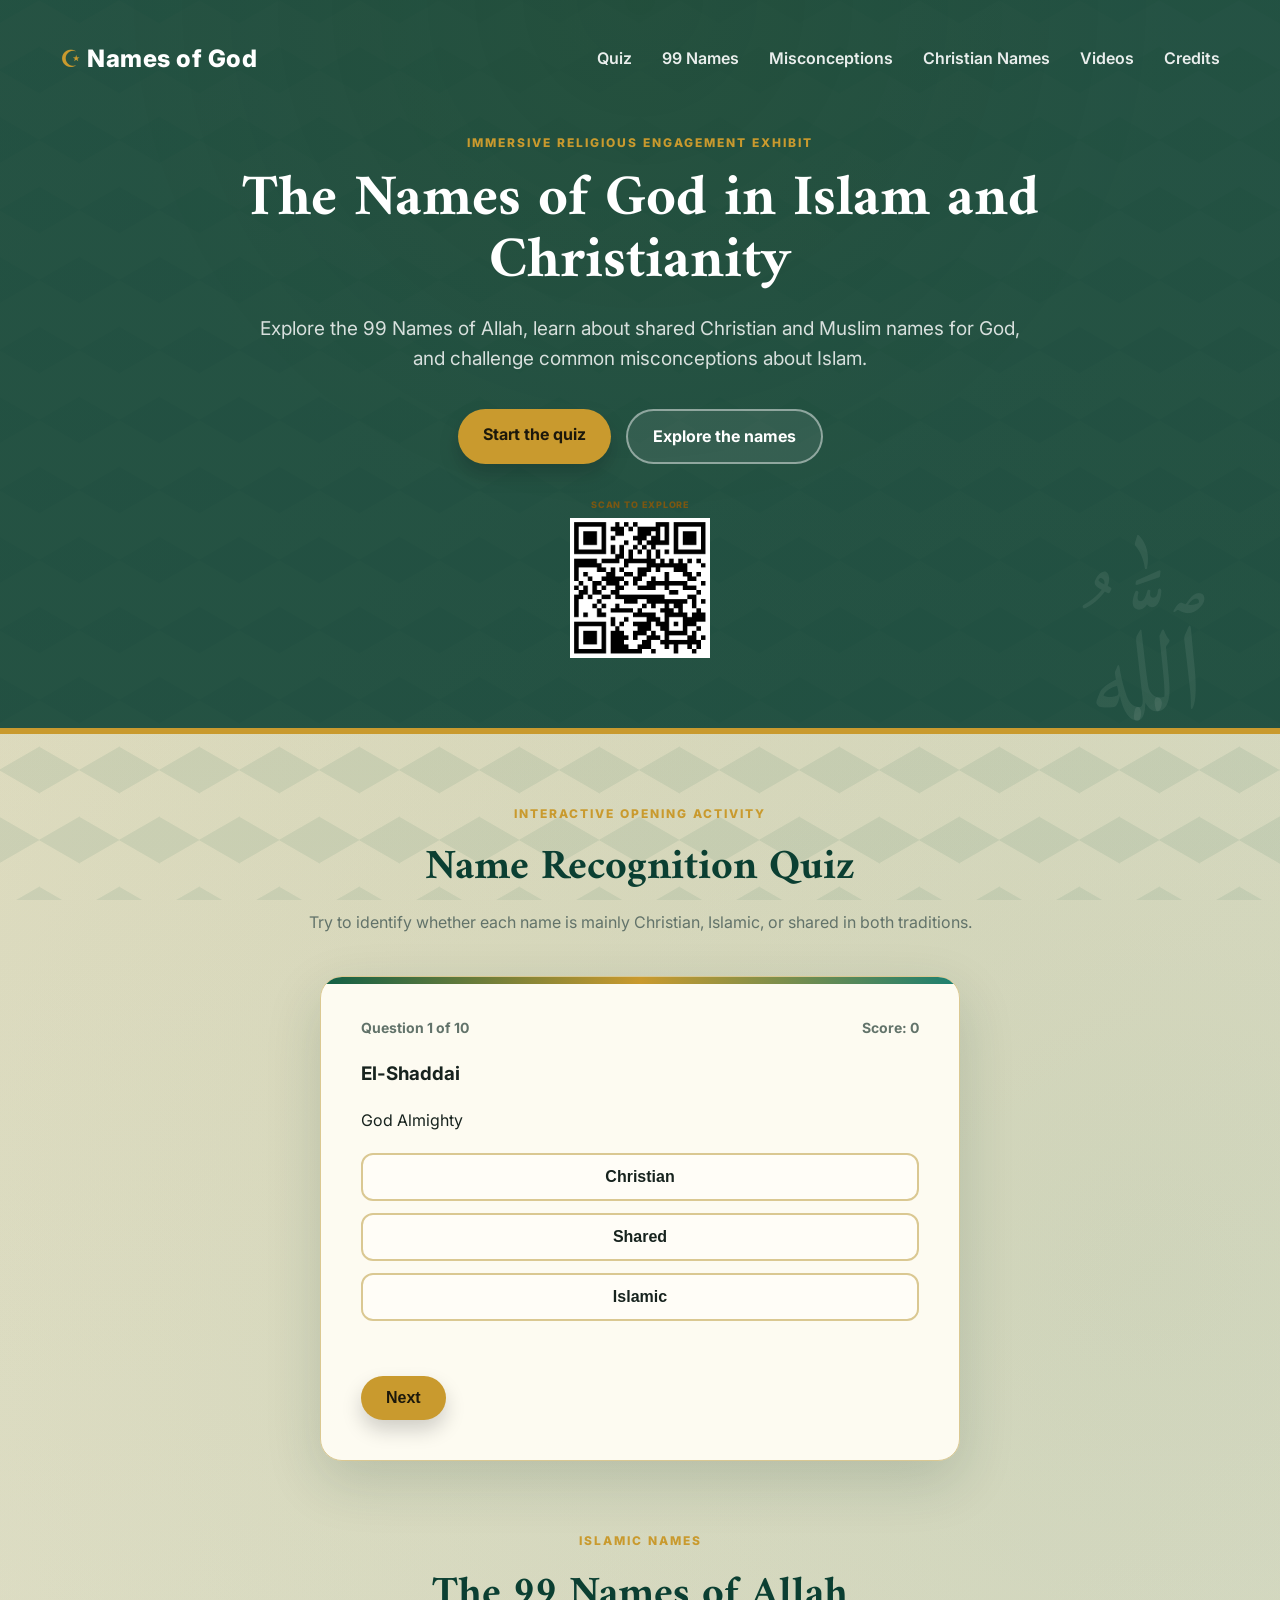
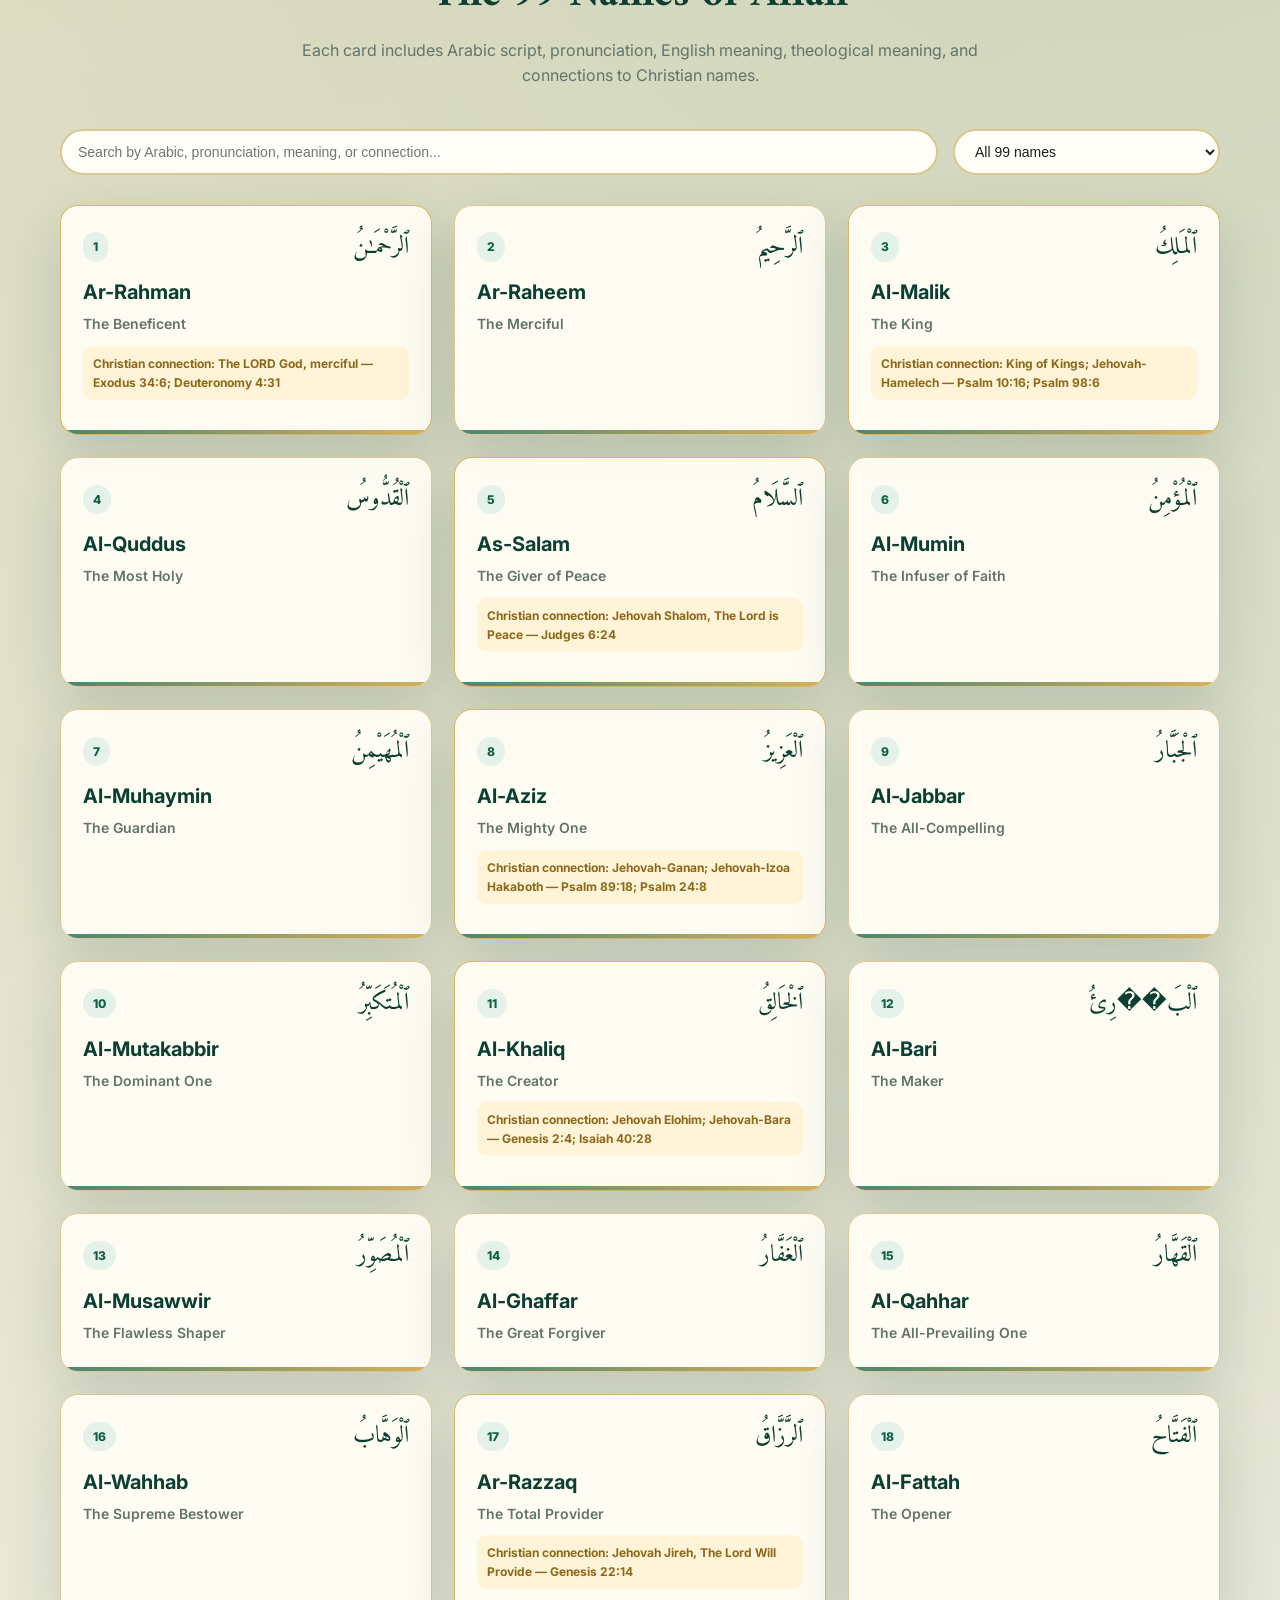
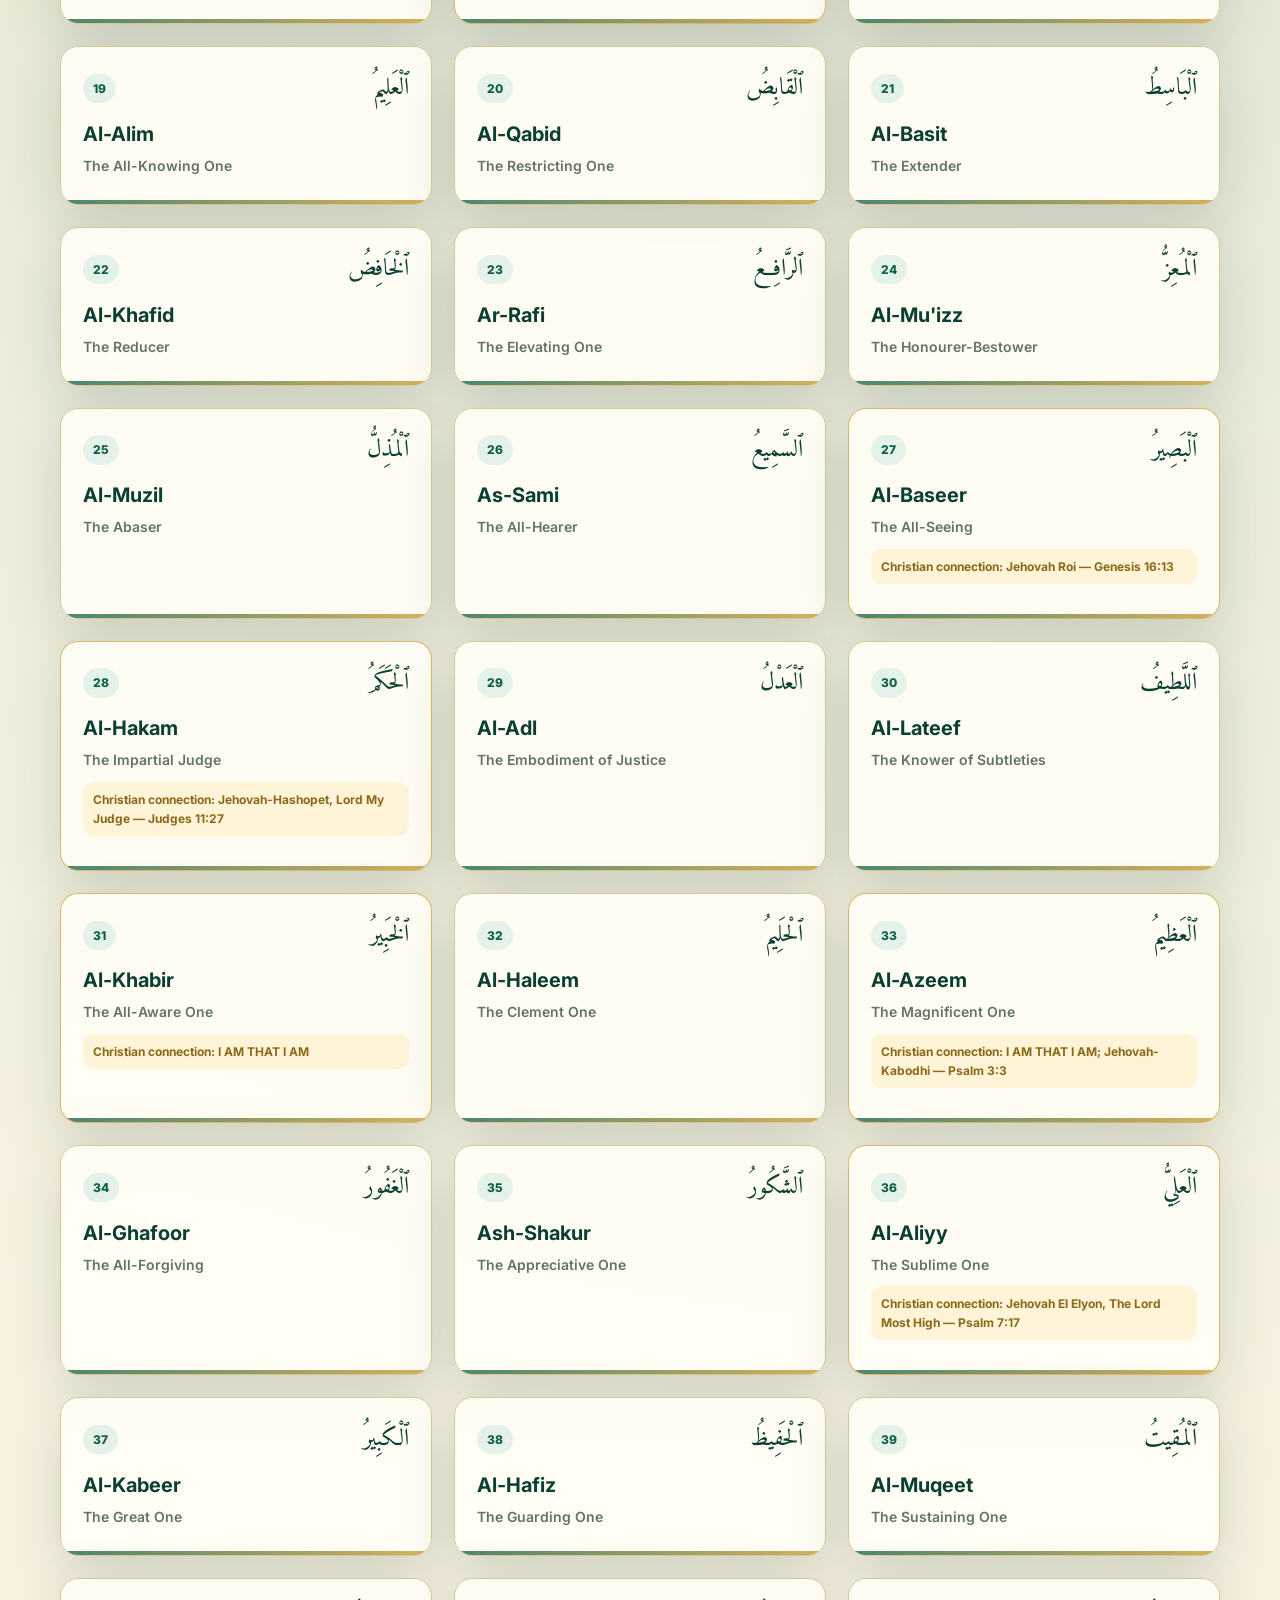
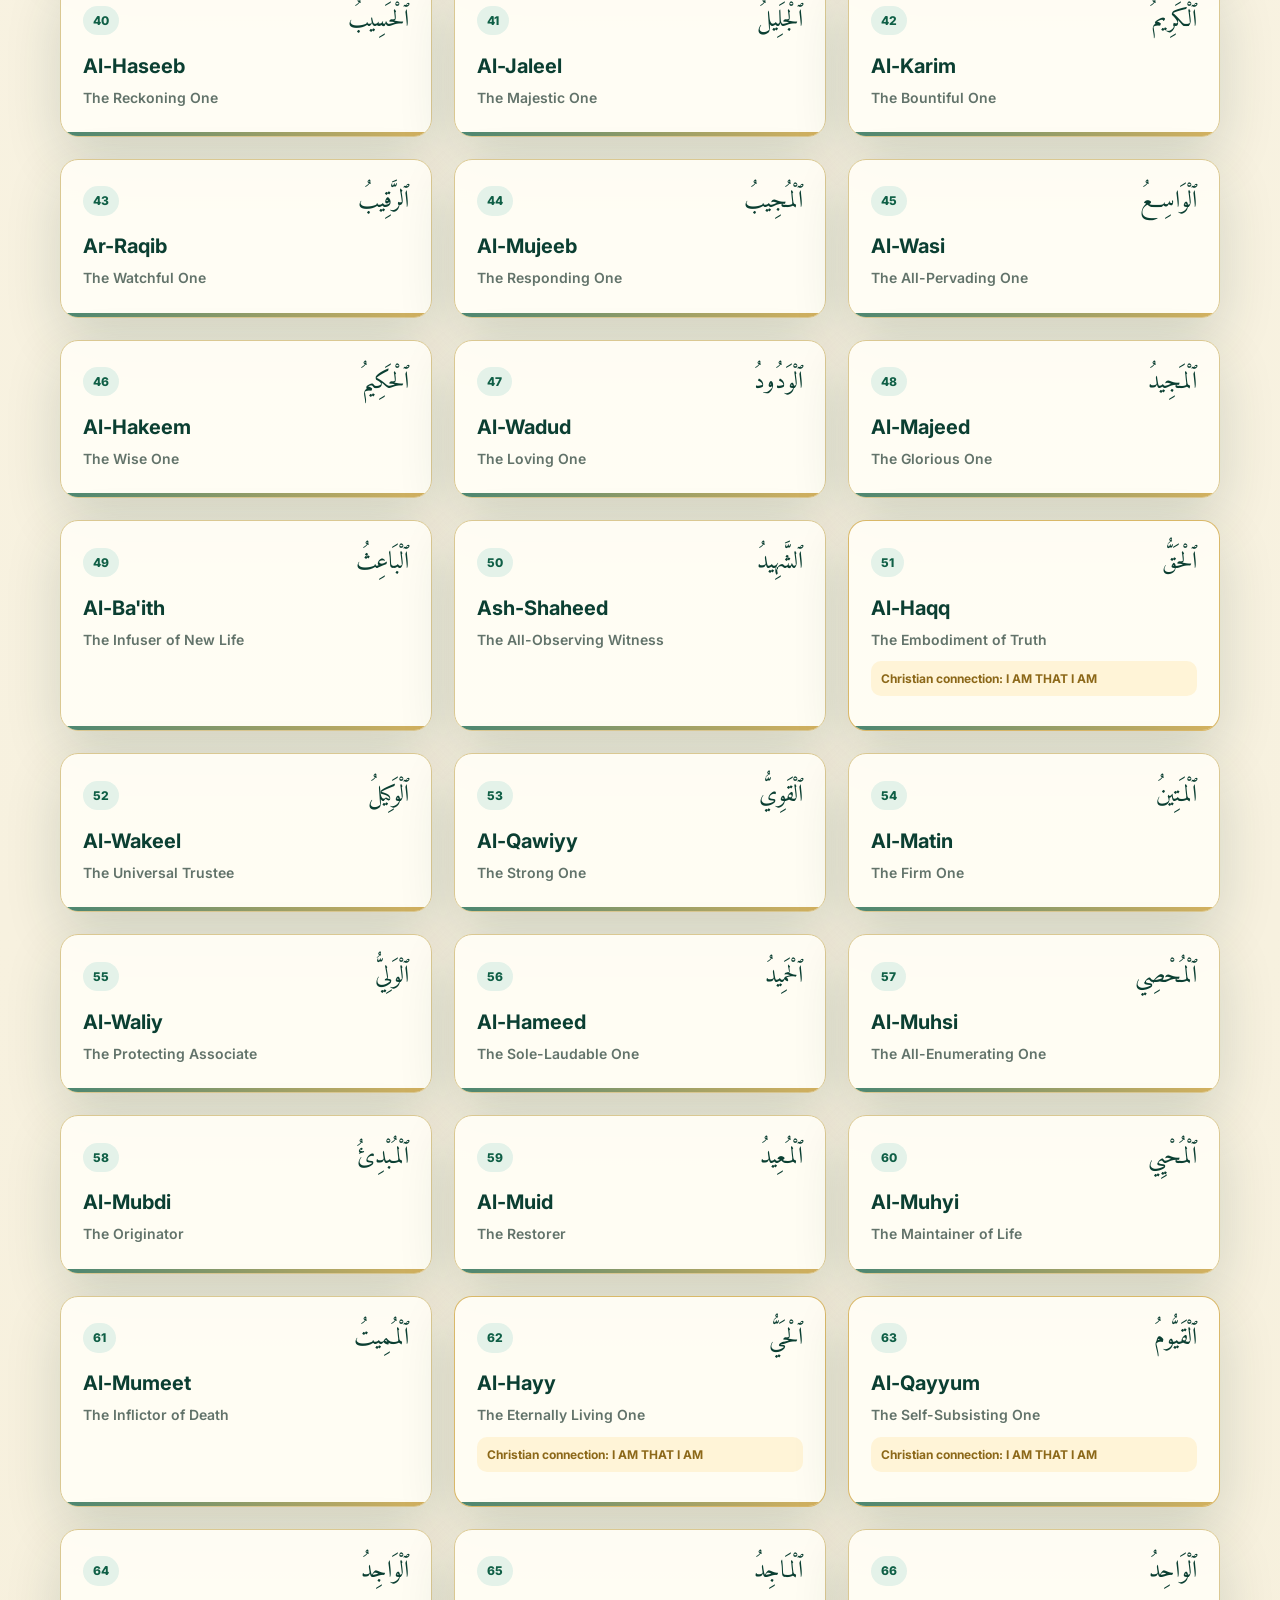
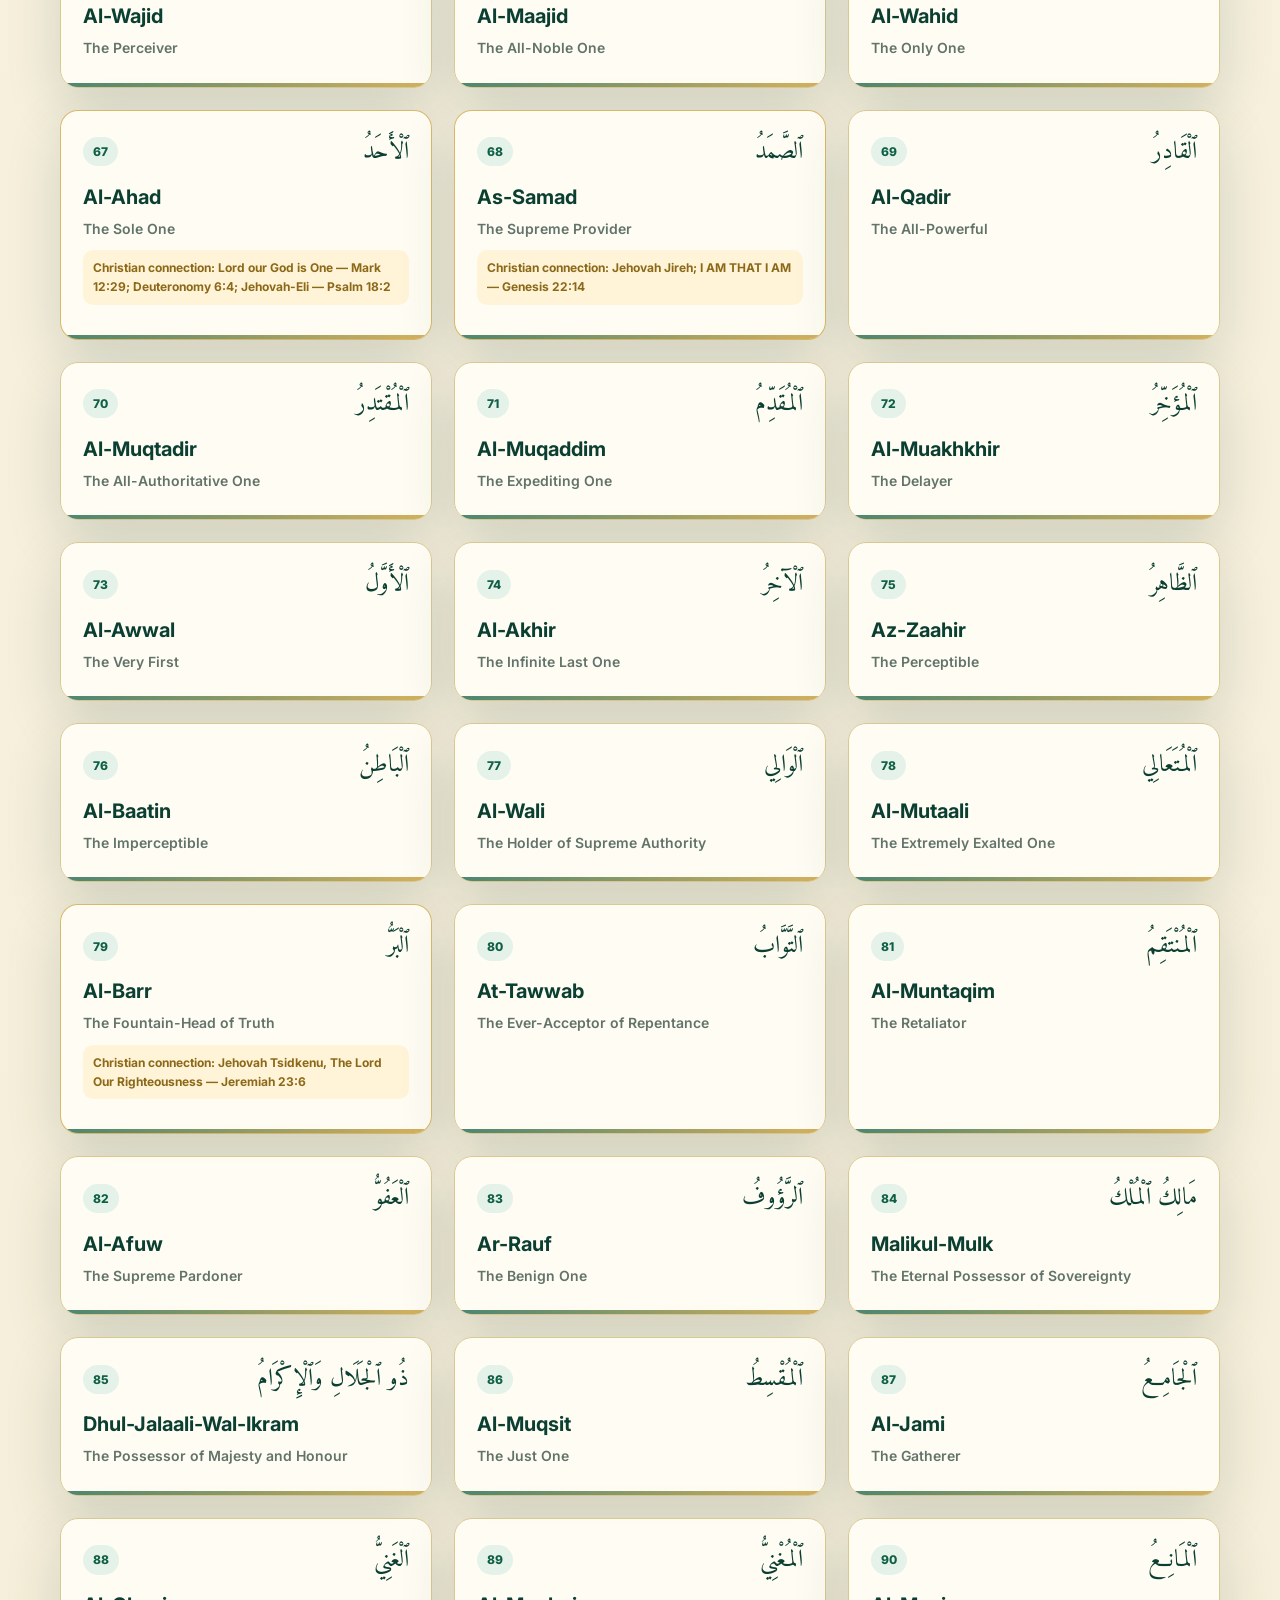
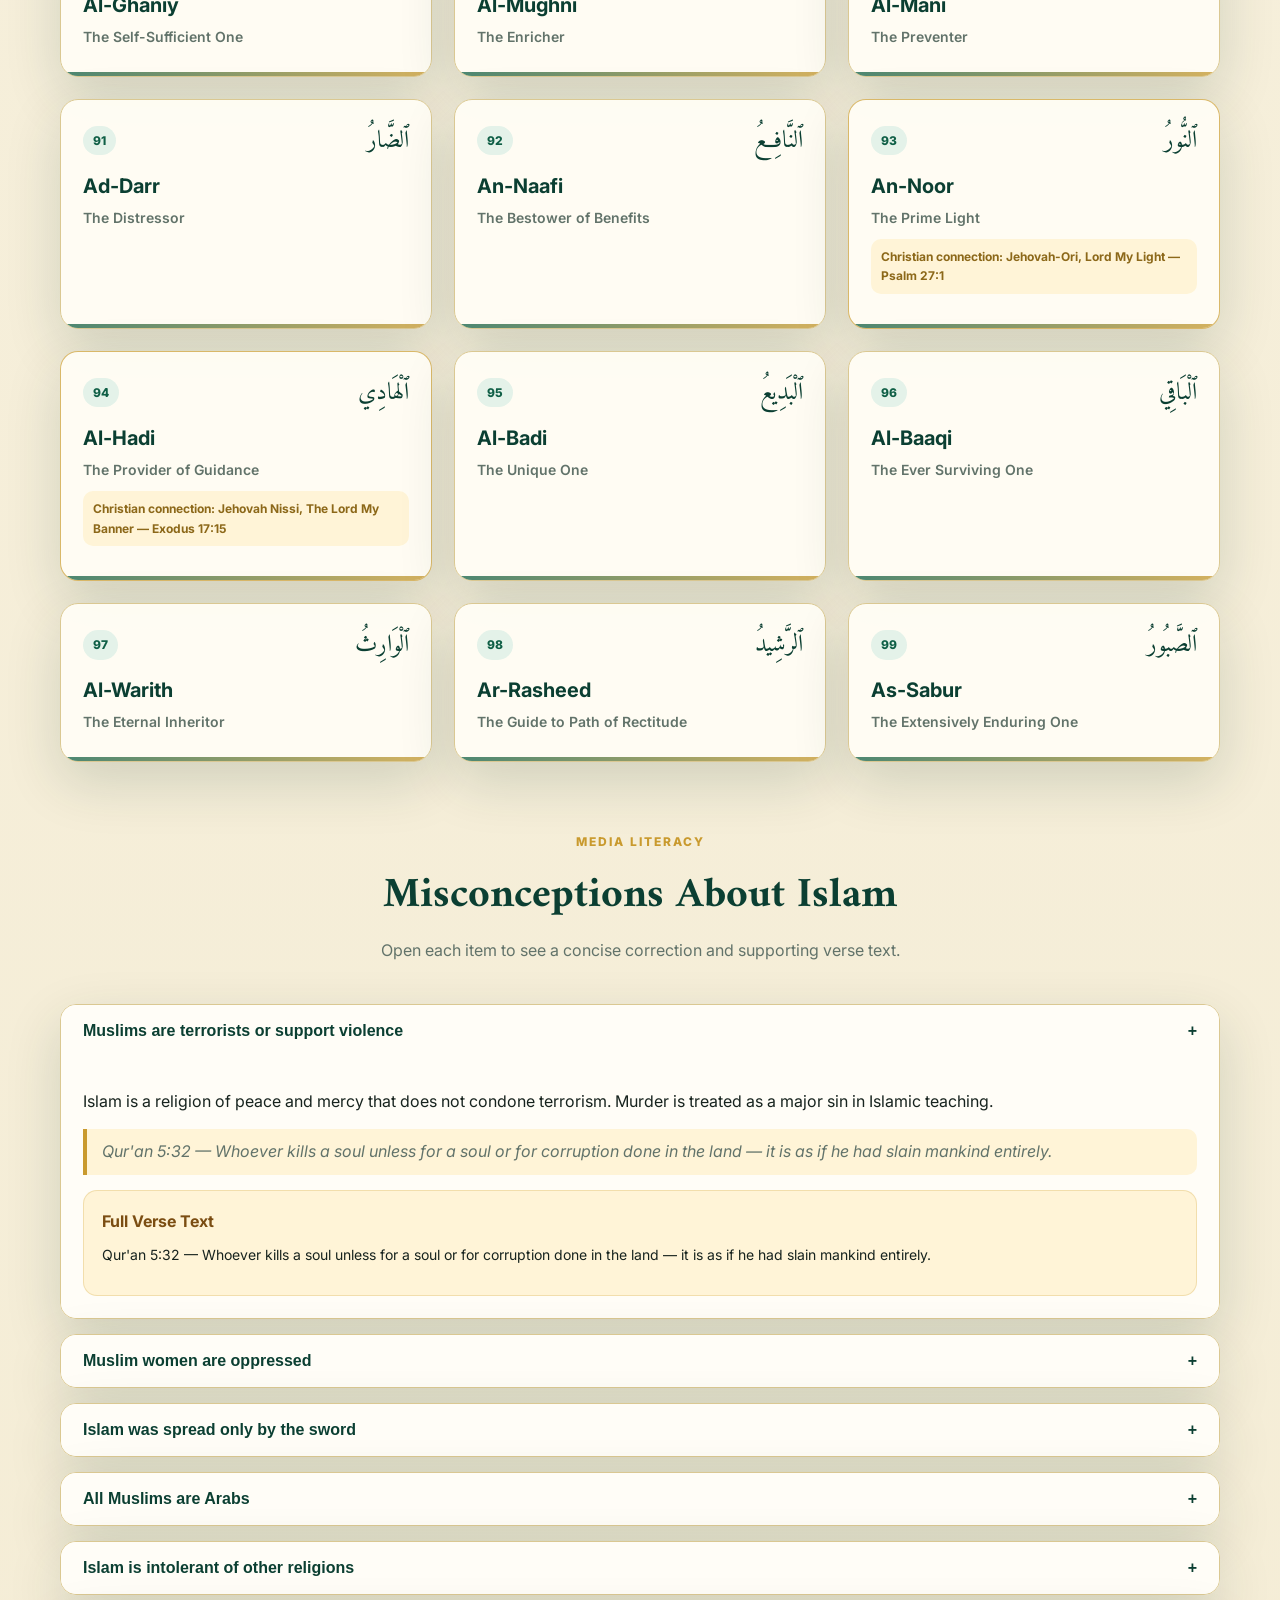
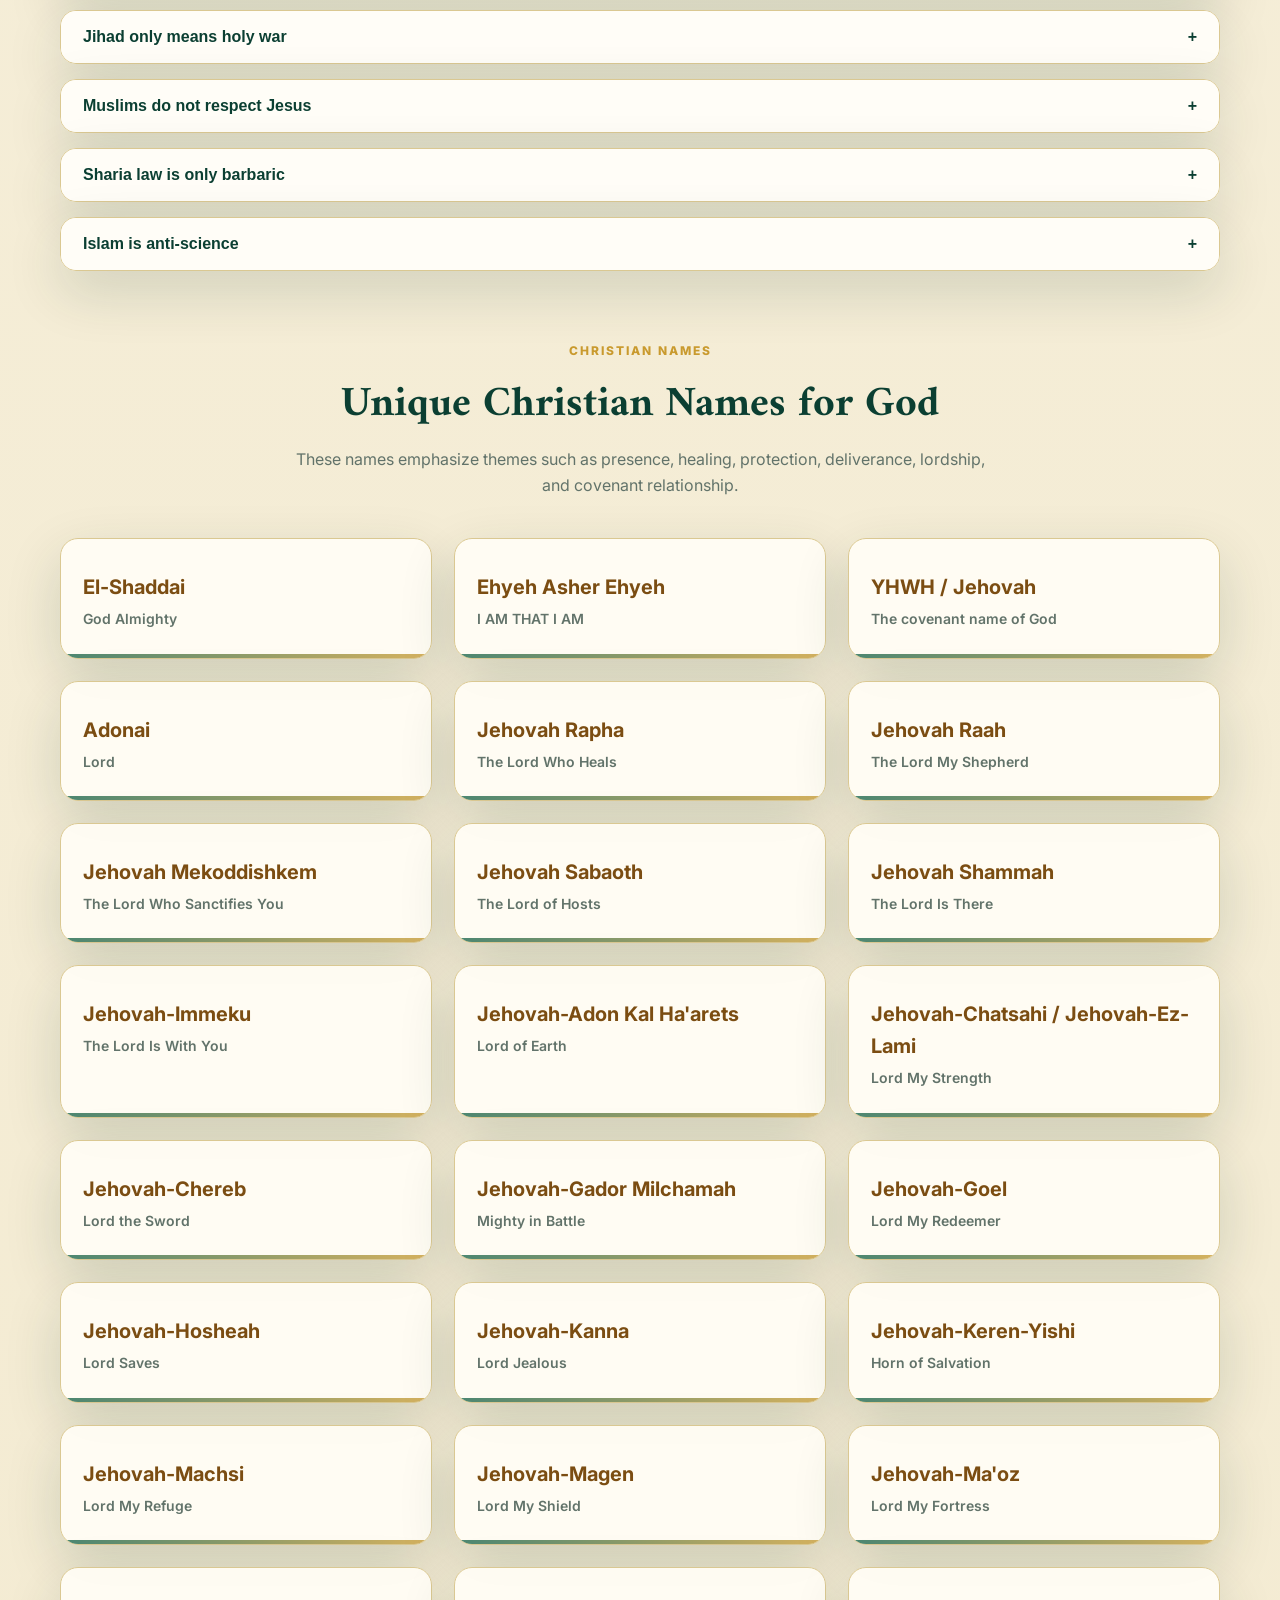
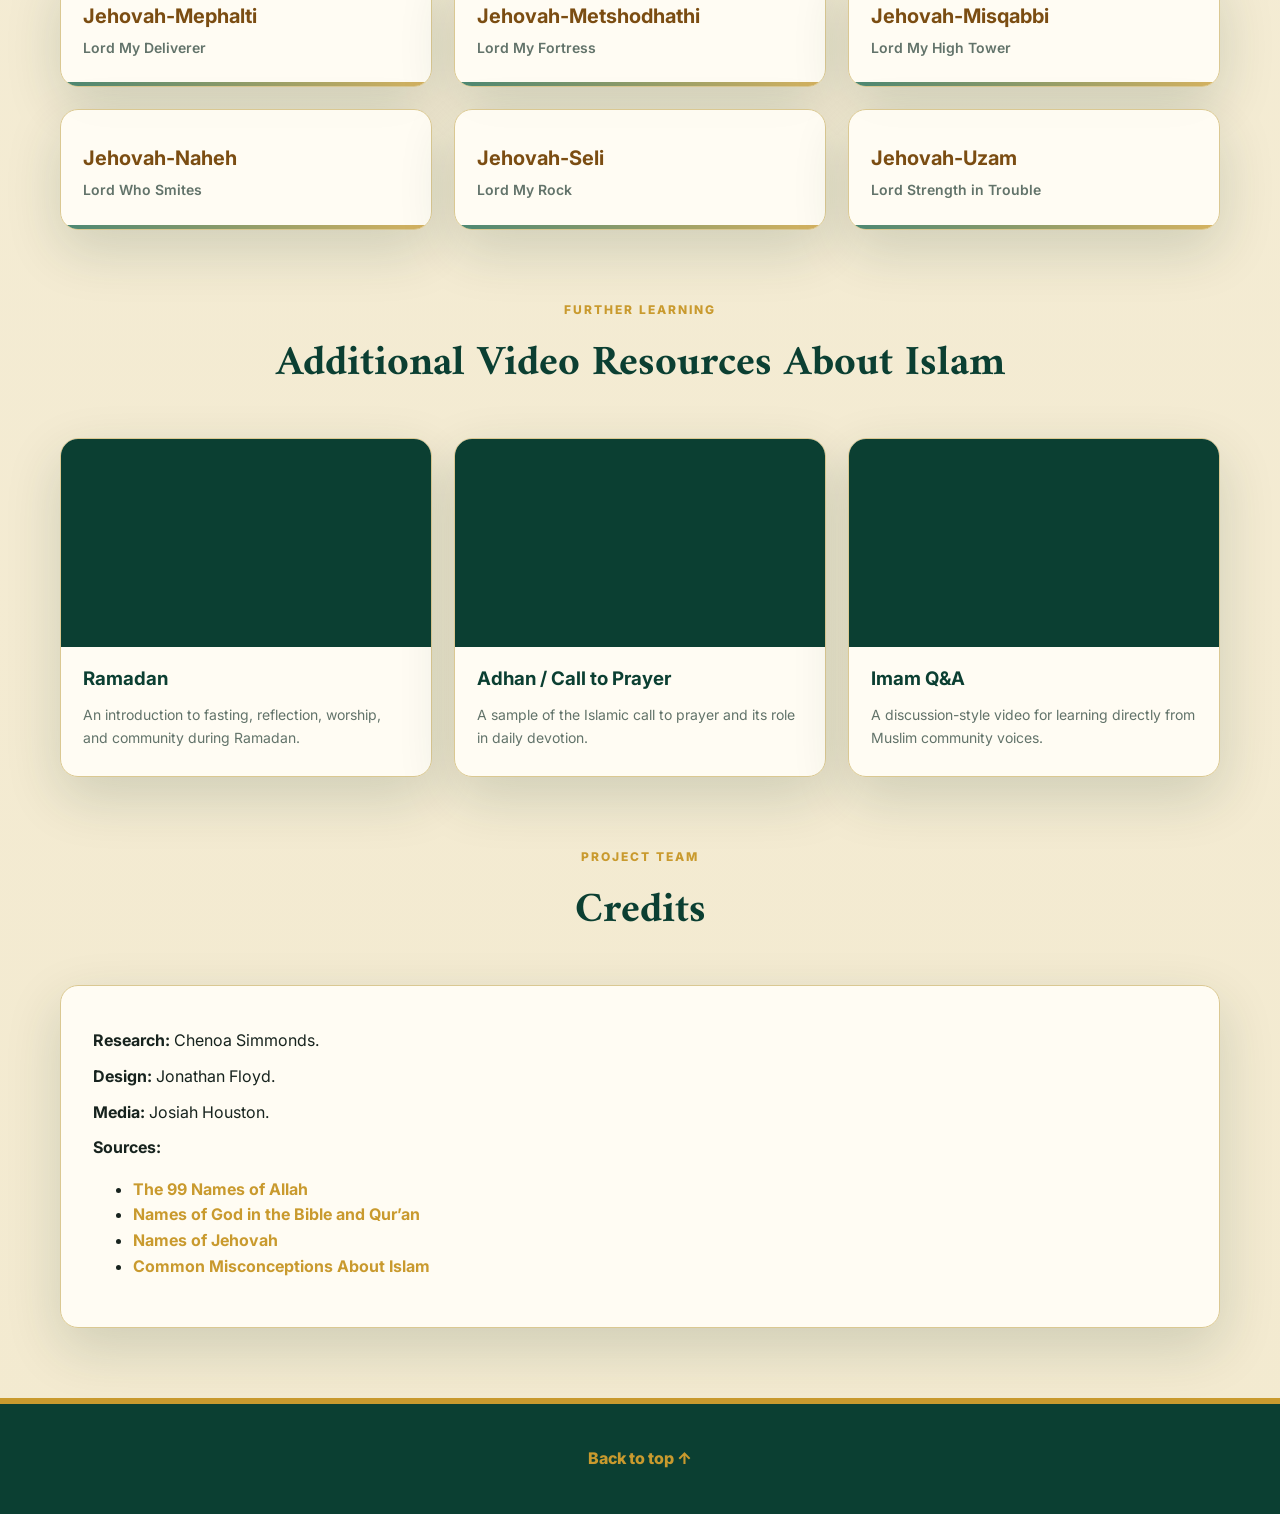
==== commit 32dfc482: "Refactor QR code container in index.html Simplified QR code section by removing unnecessary divs." ====
--- a/index.html
+++ b/index.html
@@ -33,14 +33,10 @@
         <a class="btn secondary" href="#names">Explore the names</a>
       </div>
 
-      <div class="qr-container" aria-label="QR code to open this website">
-        <div class="qr-badge">
-          <p class="qr-label">Scan to Explore</p>
-          <div class="qr-frame">
-            <img src="qr-code.png" alt="QR code to access website" class="qr-code">
-          </div>
-          <p class="qr-caption">Open the Exhibit</p>
-        </div>
+ <div class="qr-container">
+  <p class="qr-label">Scan to Explore</p>
+  <img src="qr-code.png" class="qr-code">
+</div>
       </div>
     </section>
   </header>
--- a/styles.css
+++ b/styles.css
@@ -179,7 +179,7 @@
   color: var(--emerald);
   border-bottom: 1px solid var(--emerald);
 }
-.qr-code {
+.qr-code {   width: 140px;   height: 140px; } {
   width: 110px;
   height: 110px;
   padding: 8px;
@@ -190,14 +190,14 @@
 }
 
 @media (max-width: 768px) {
-  .qr-container {
+  .qr-container {   margin-top: 25px;   display: flex;   flex-direction: column;   align-items: center; } {
     position: static;
     margin-top: 20px;
   }
 }
 
 /* Restored QR badge: keeps the earlier centered header feel, but makes the QR look intentional. */
-.qr-container {
+.qr-container {   margin-top: 25px;   display: flex;   flex-direction: column;   align-items: center; } {
   position: absolute;
   top: 22px;
   right: 34px;
@@ -262,7 +262,7 @@
   box-shadow: inset 0 0 0 3px var(--gold-soft), 0 8px 18px rgba(18,55,42,.15);
 }
 
-.qr-code {
+.qr-code {   width: 140px;   height: 140px; } {
   width: 78px;
   height: 78px;
   object-fit: contain;
@@ -270,7 +270,7 @@
   transition: transform .2s ease;
 }
 
-.qr-badge:hover .qr-code { transform: scale(1.06); }
+.qr-badge:hover .qr-code {   width: 140px;   height: 140px; } { transform: scale(1.06); }
 
 .credits-card a {
   color: var(--gold);
@@ -286,7 +286,7 @@
 }
 
 @media (max-width: 768px) {
-  .qr-container {
+  .qr-container {   margin-top: 25px;   display: flex;   flex-direction: column;   align-items: center; } {
     position: static;
     margin: 24px auto 0;
     display: flex;
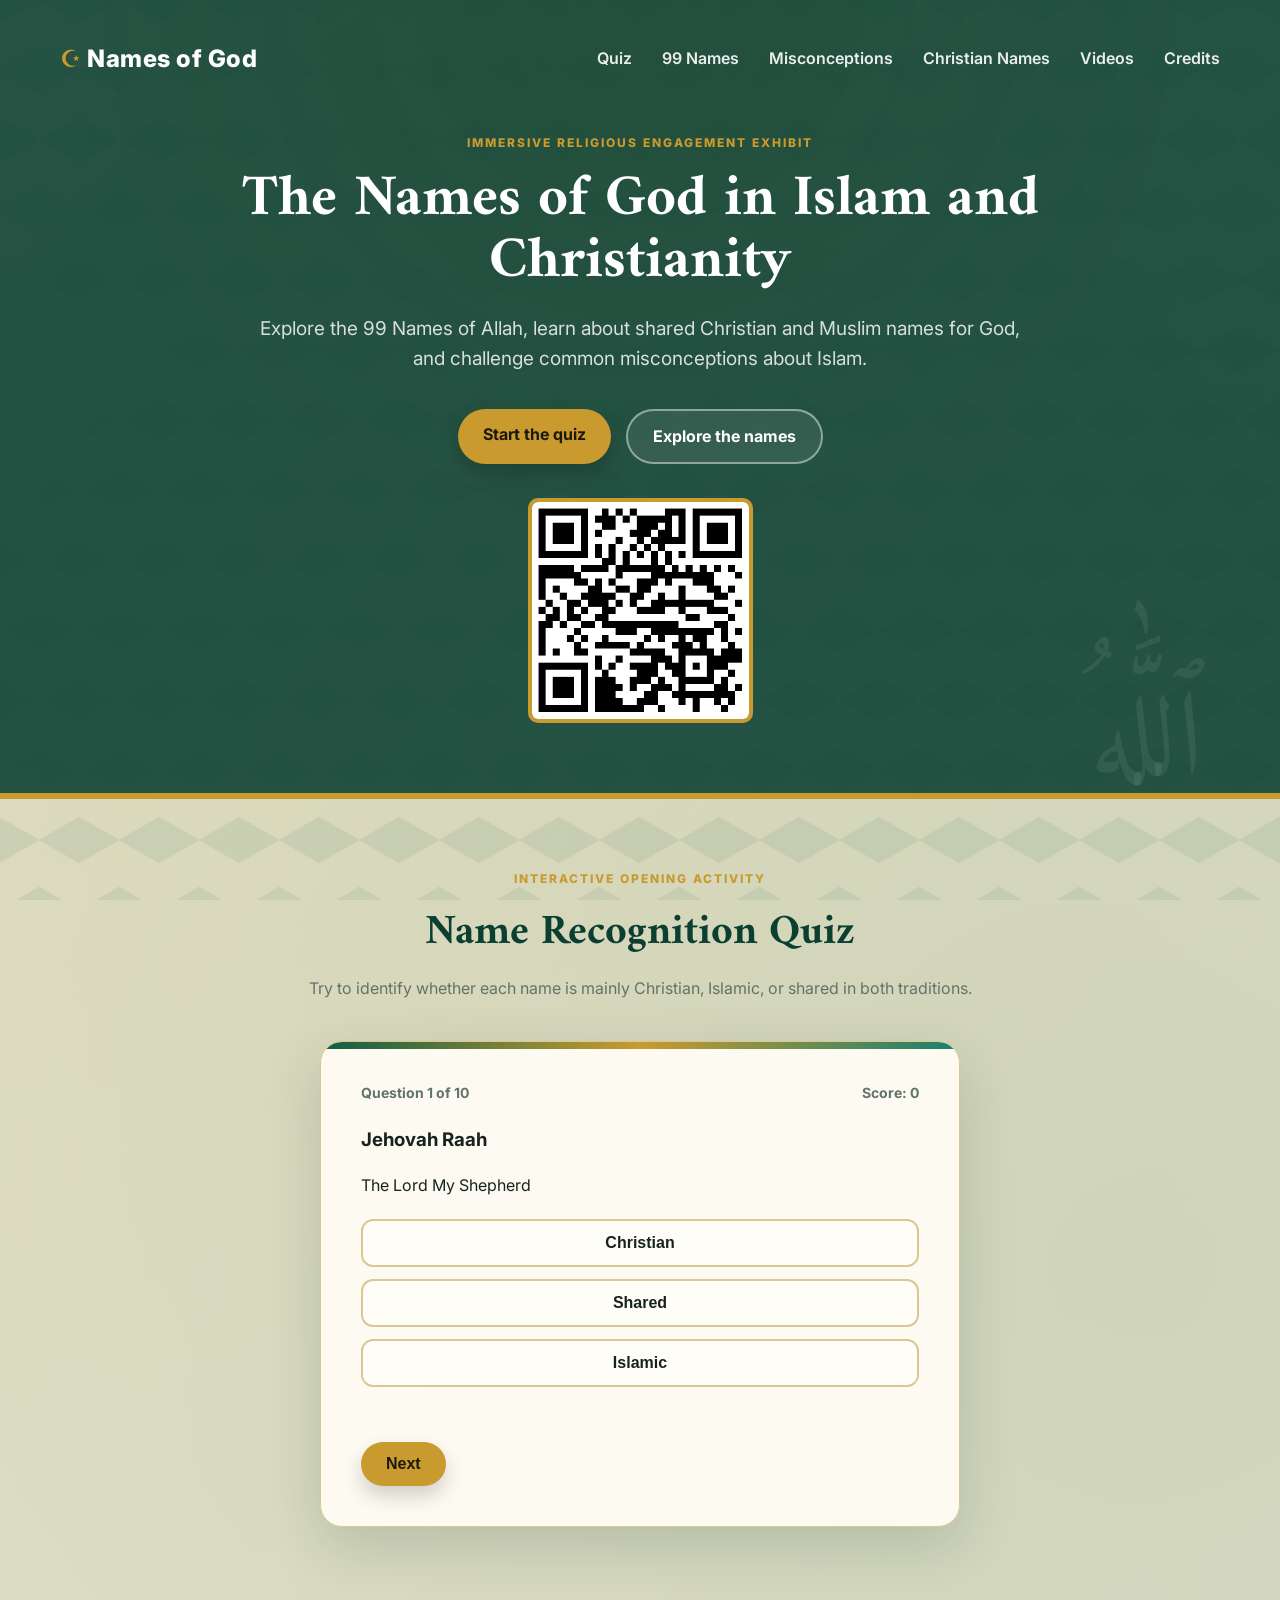
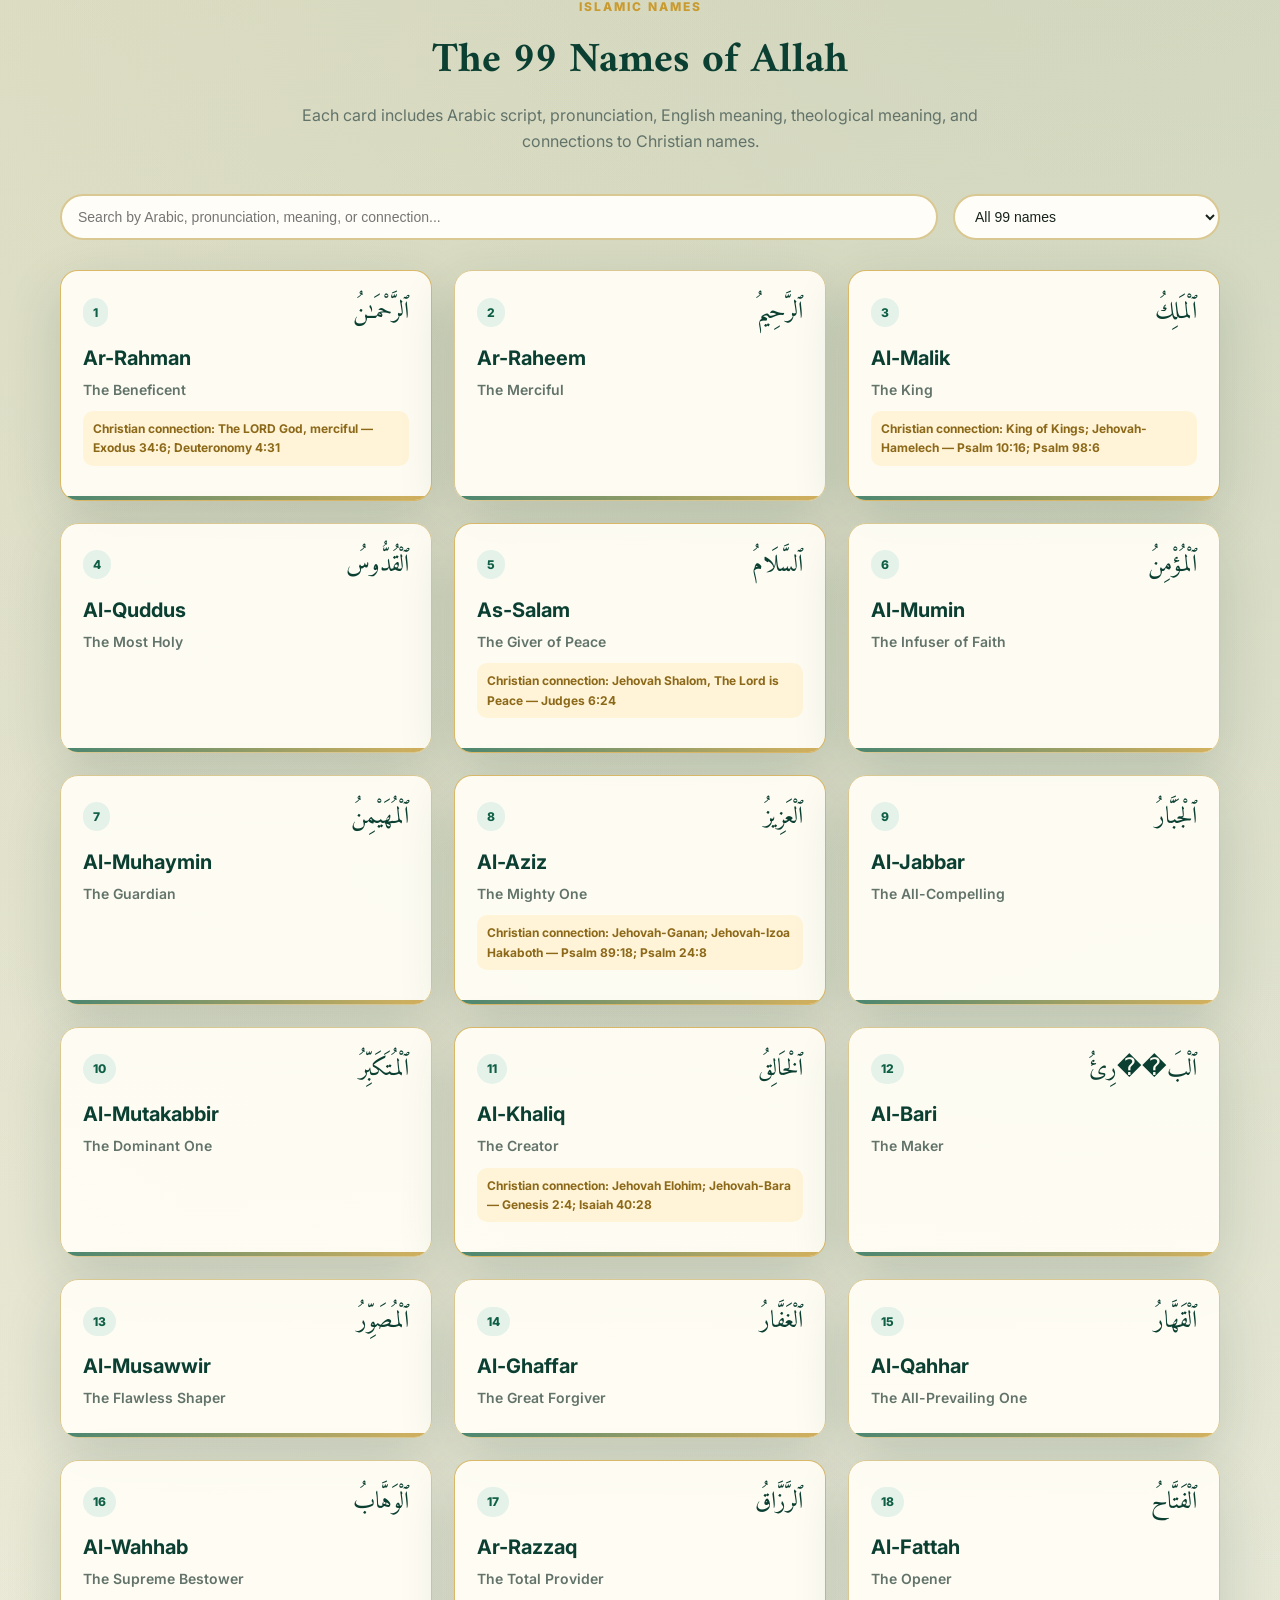
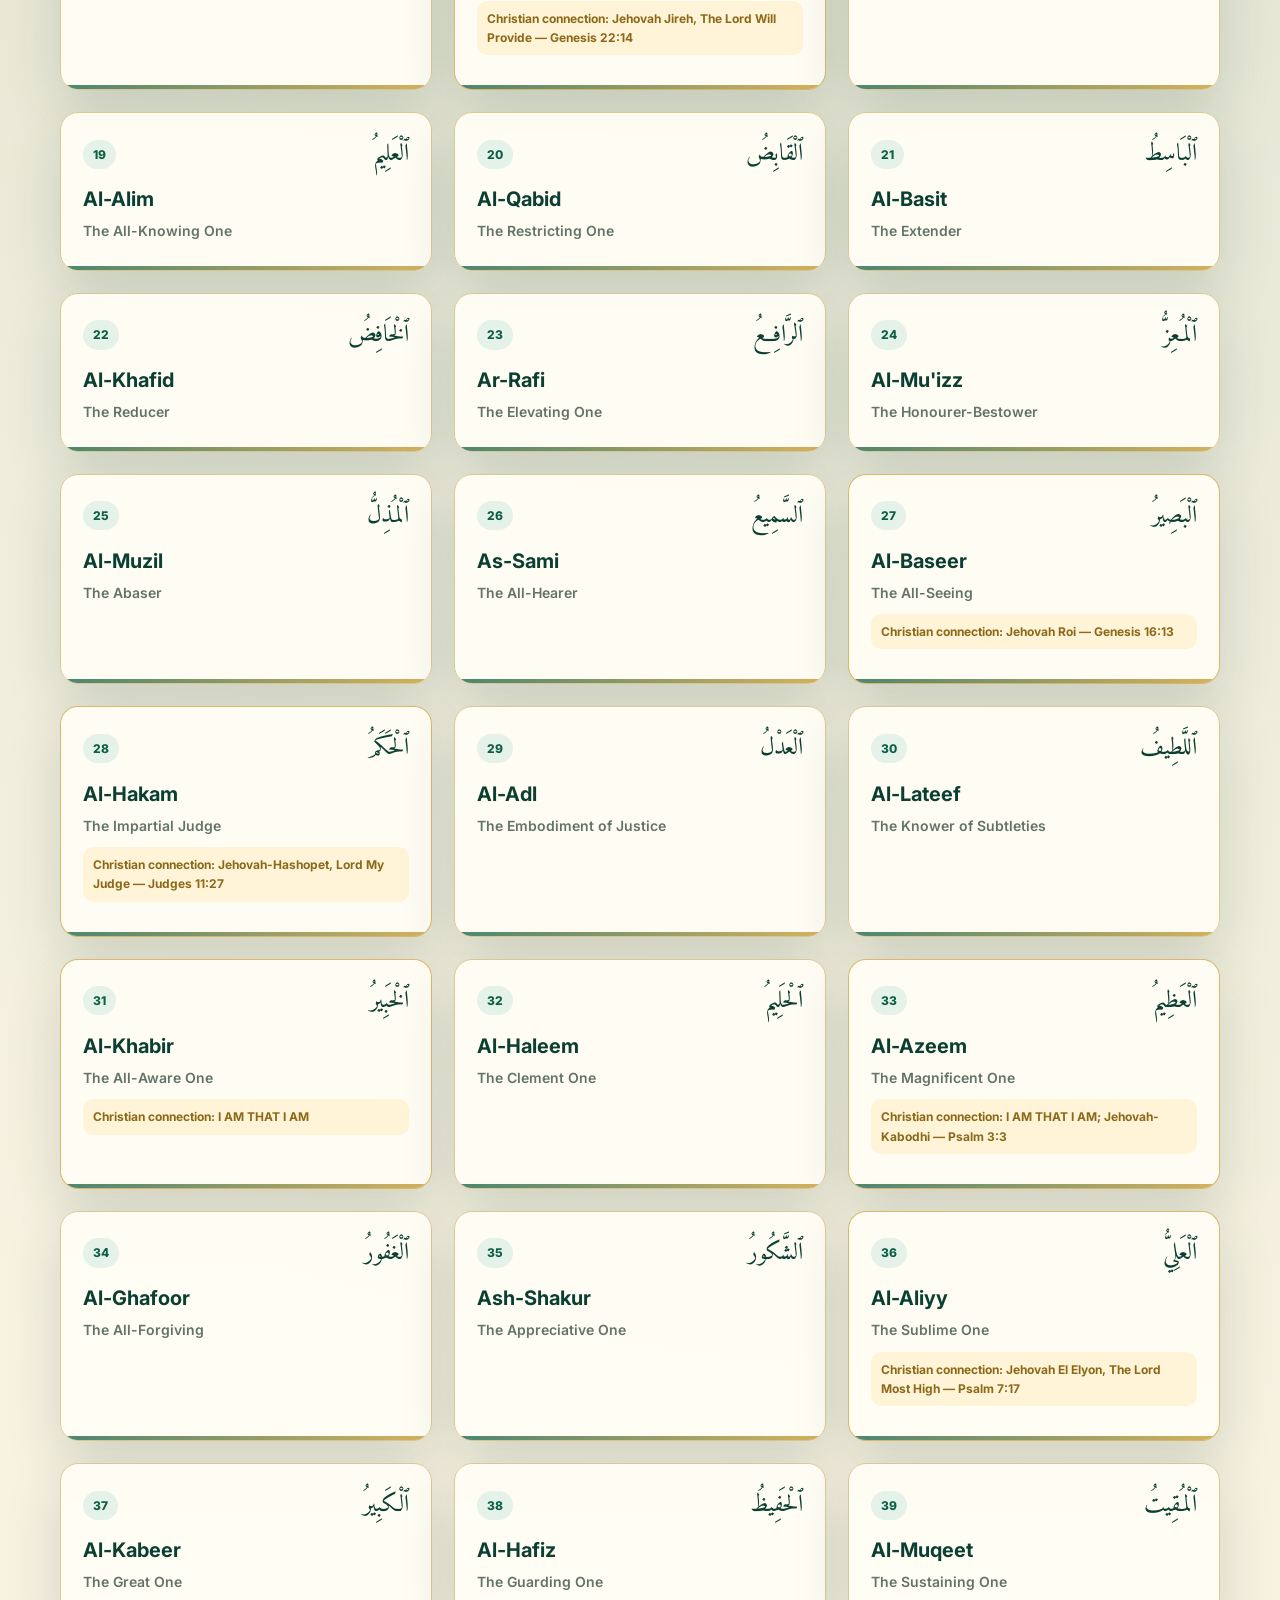
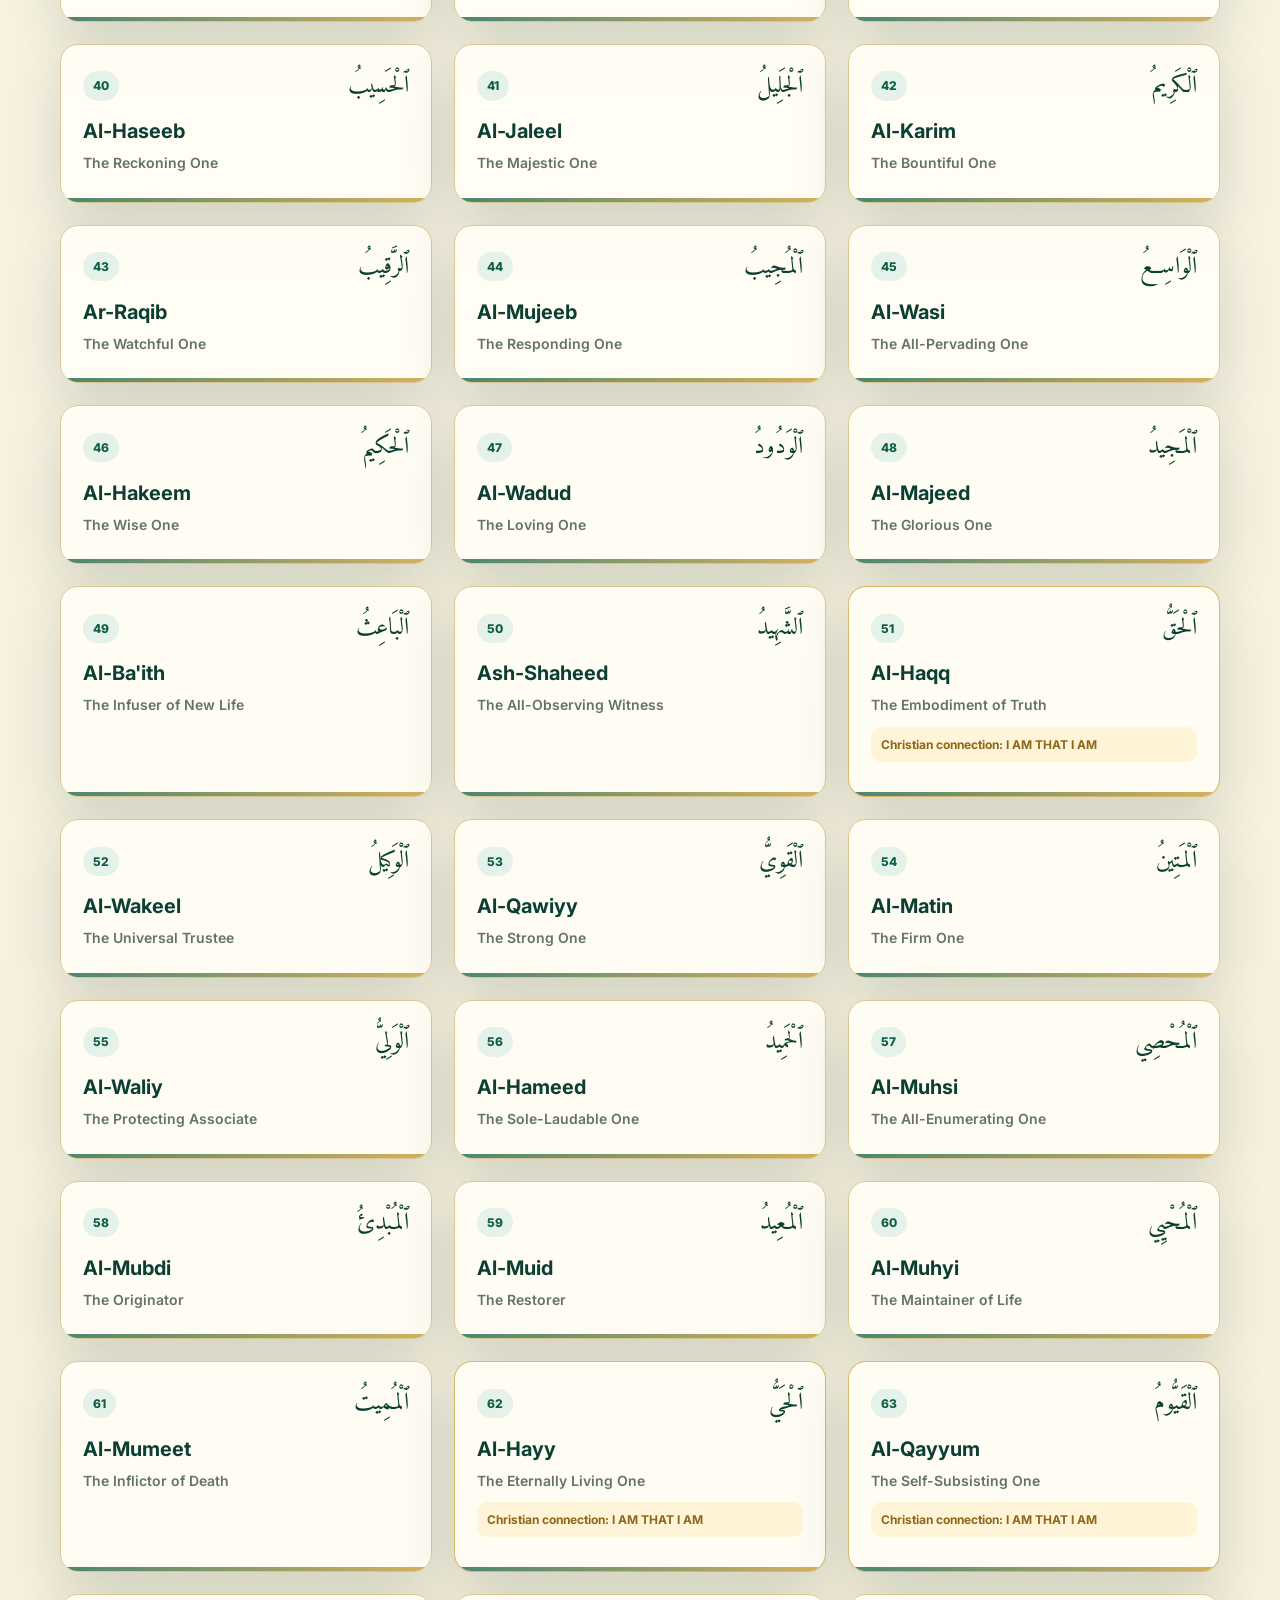
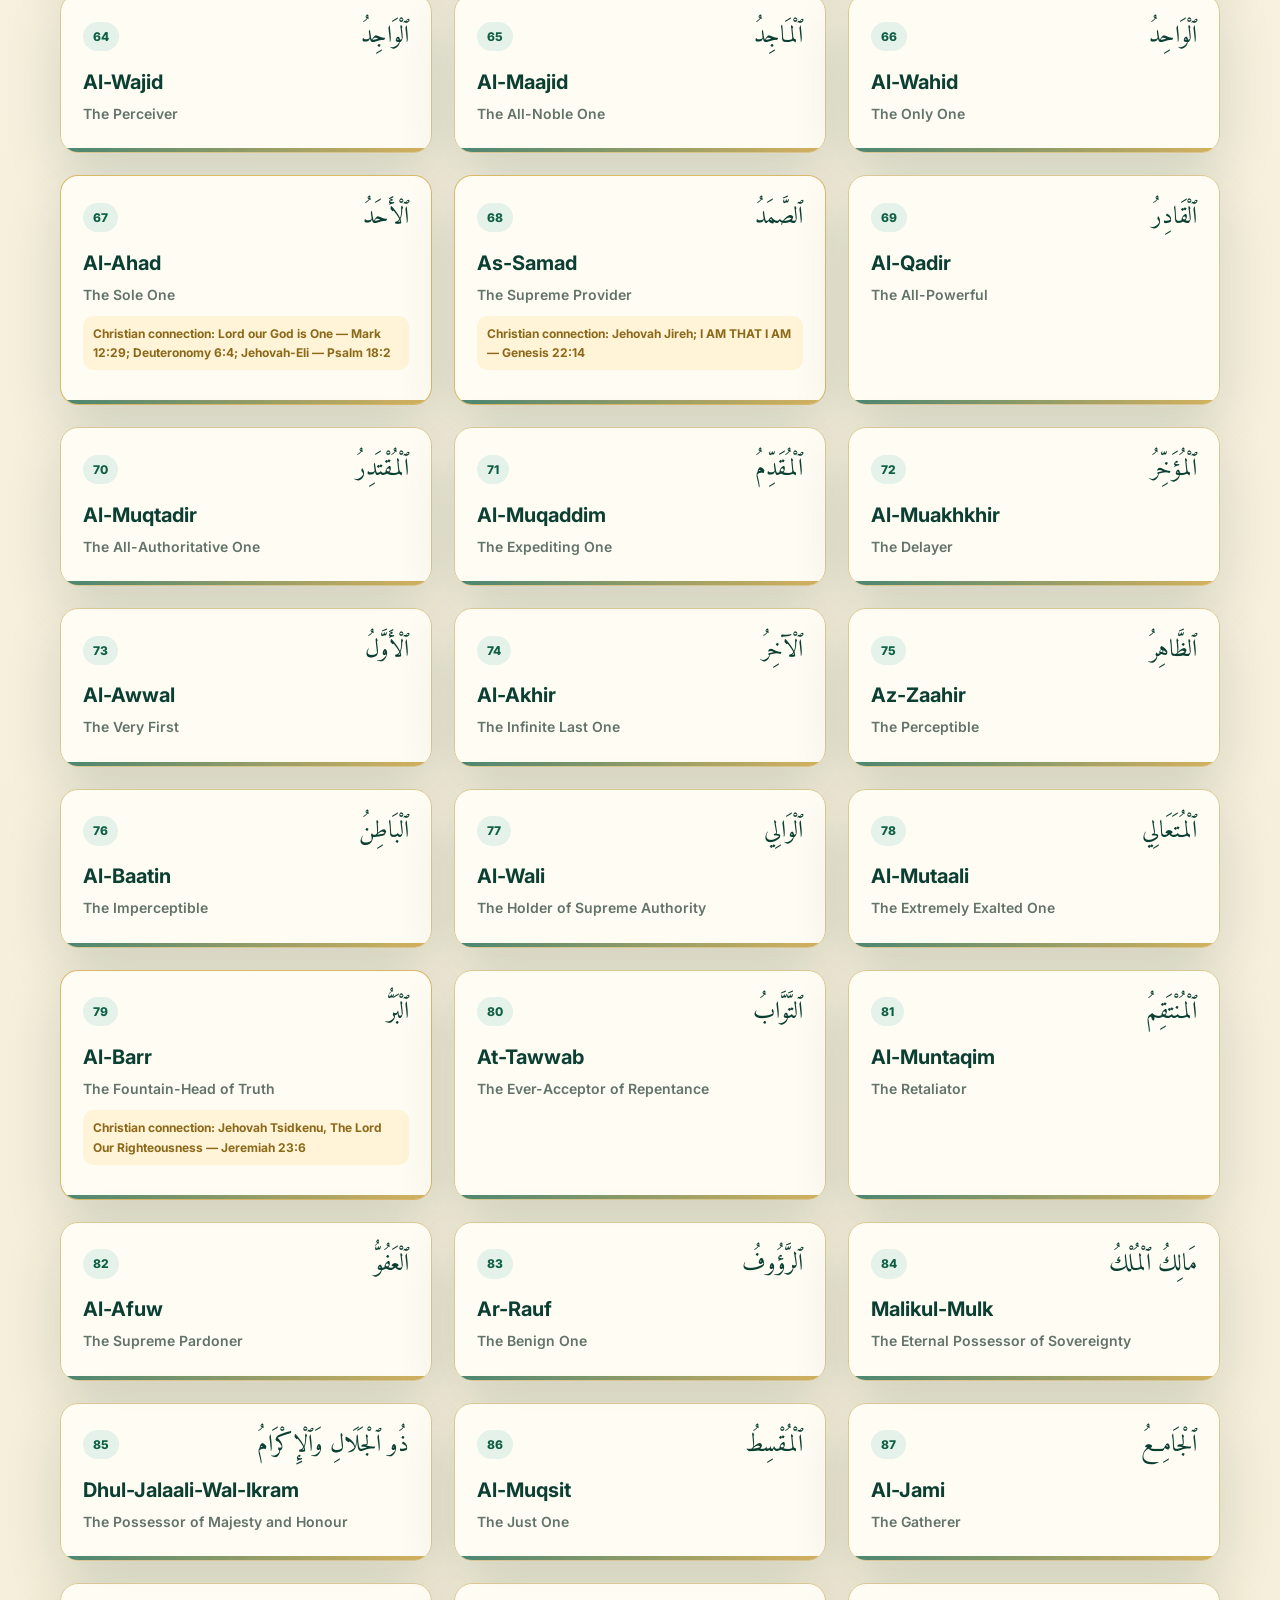
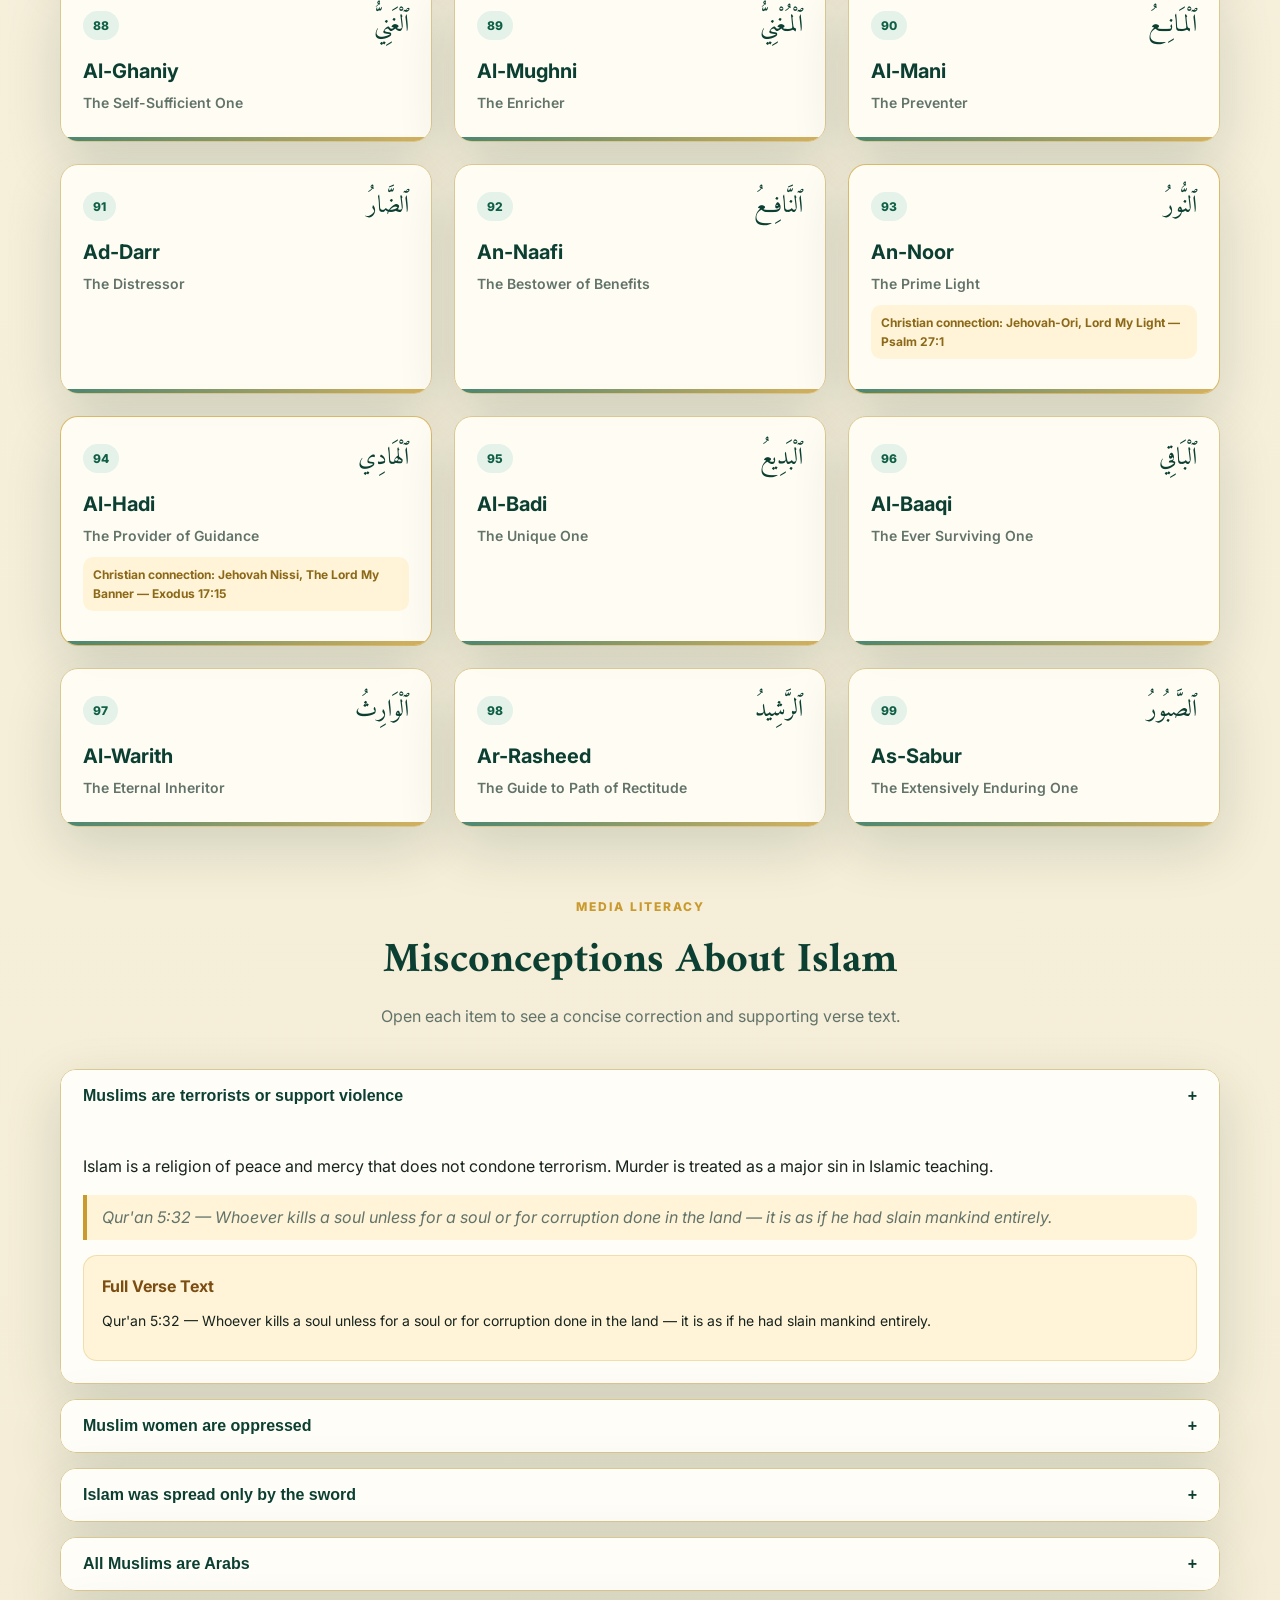
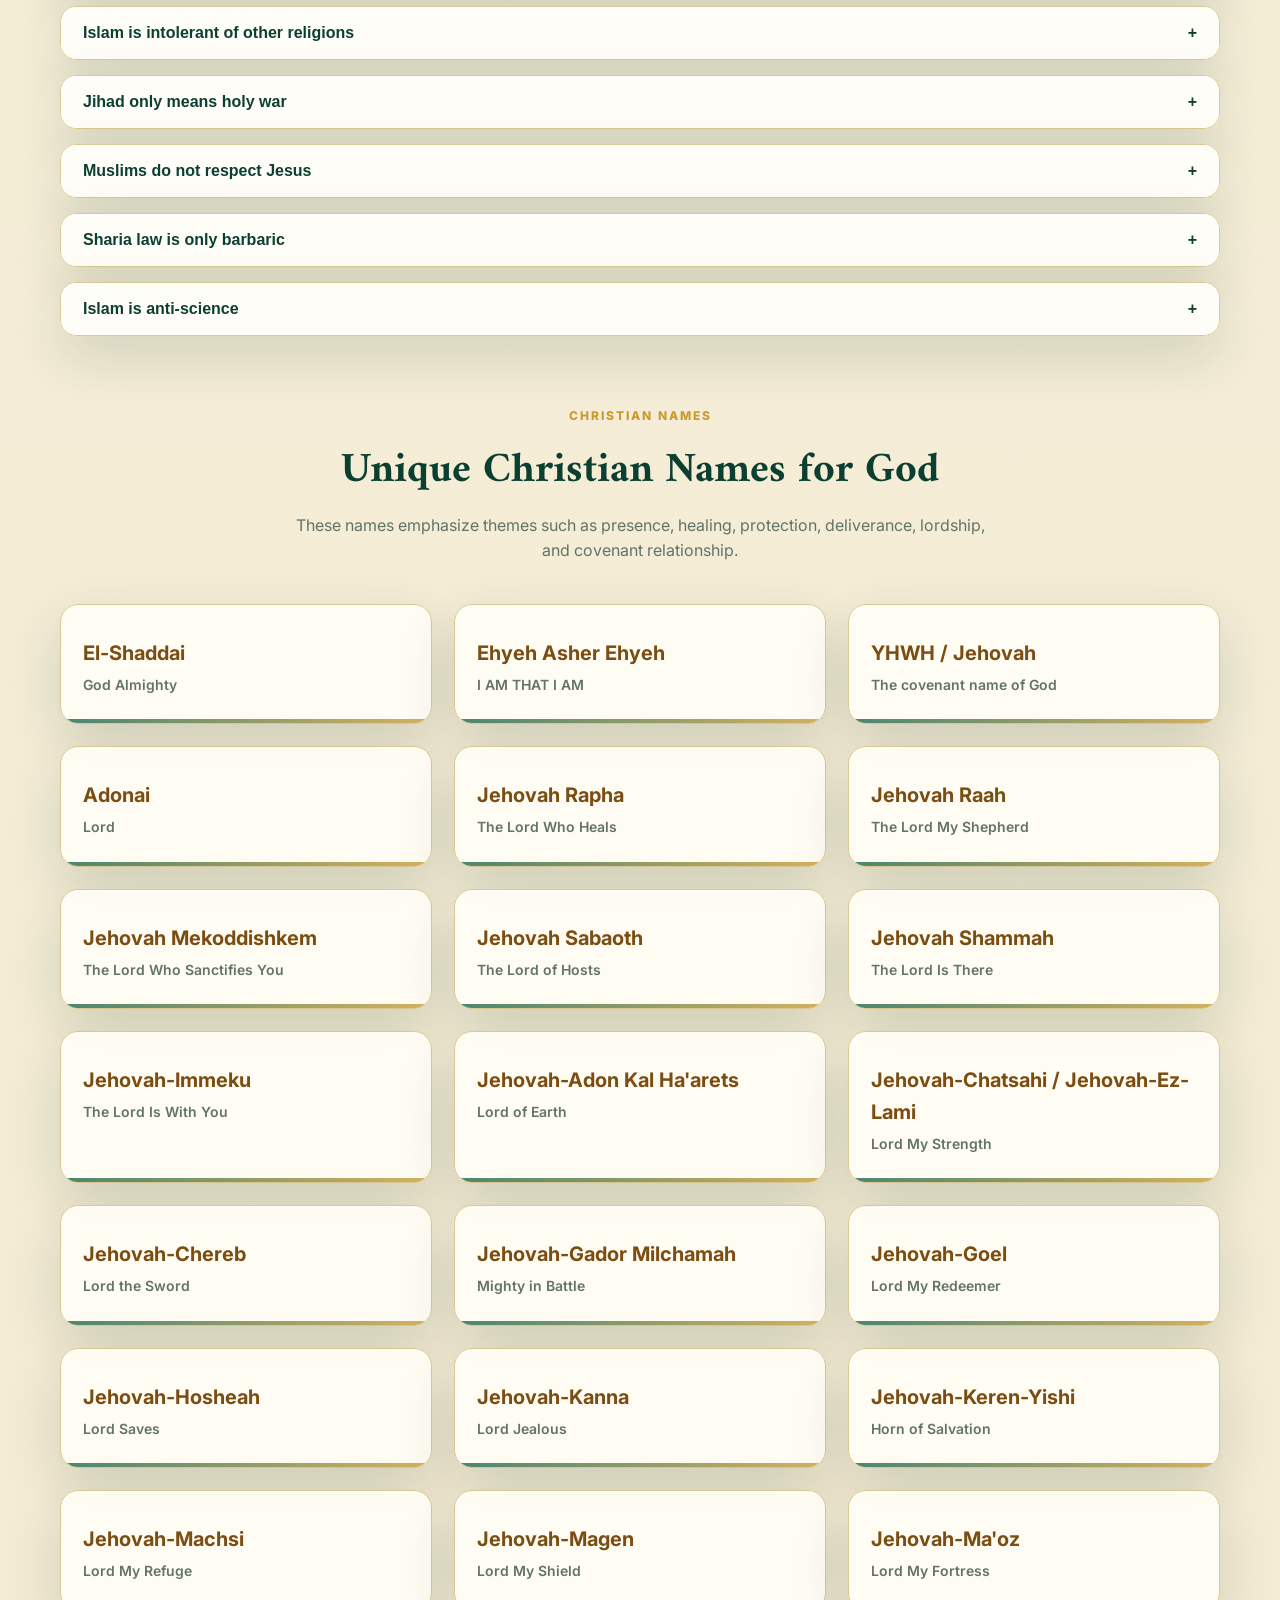
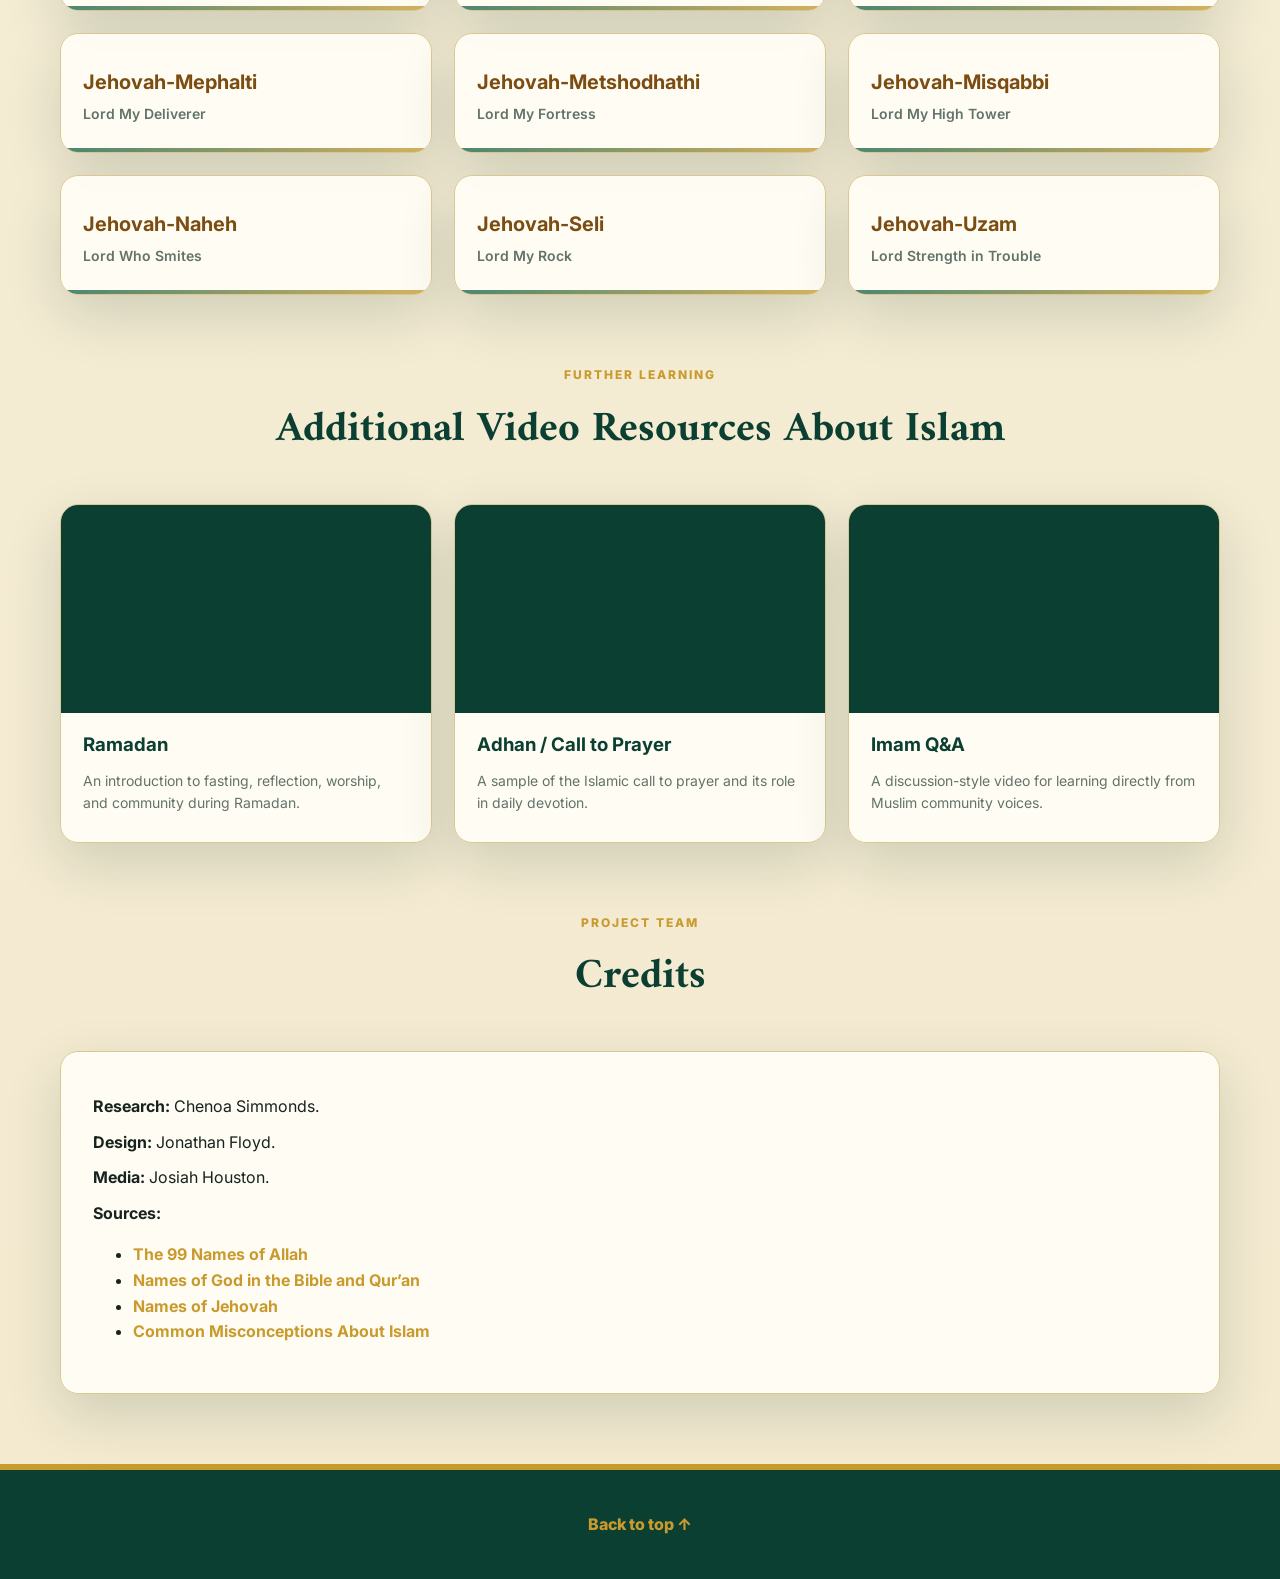
==== commit 8dcddf93: "Remove QR label from index.html" ====
--- a/index.html
+++ b/index.html
@@ -34,7 +34,6 @@
       </div>
 
  <div class="qr-container">
-  <p class="qr-label">Scan to Explore</p>
   <img src="qr-code.png" class="qr-code">
 </div>
       </div>
--- a/styles.css
+++ b/styles.css
@@ -167,117 +167,14 @@
   .modal-heading-row{flex-direction:column}
   .section{margin:46px auto;padding:0 15px}
 }
-.credits-card a {
-  color: var(--gold);
-  font-weight: 600;
-  text-decoration: none;
-  border-bottom: 1px solid transparent;
-  transition: all 0.2s;
-}
-
-.credits-card a:hover {
-  color: var(--emerald);
-  border-bottom: 1px solid var(--emerald);
-}
-.qr-code {   width: 140px;   height: 140px; } {
-  width: 110px;
-  height: 110px;
-  padding: 8px;
-  background: white;
-  border-radius: 12px;
-  border: 2px solid var(--gold);
-  box-shadow: var(--shadow);
-}
-
-@media (max-width: 768px) {
-  .qr-container {   margin-top: 25px;   display: flex;   flex-direction: column;   align-items: center; } {
-    position: static;
-    margin-top: 20px;
-  }
-}
-
-/* Restored QR badge: keeps the earlier centered header feel, but makes the QR look intentional. */
-.qr-container {   margin-top: 25px;   display: flex;   flex-direction: column;   align-items: center; } {
-  position: absolute;
-  top: 22px;
-  right: 34px;
-  z-index: 3;
-  text-align: center;
-}
-
-.qr-badge {
-  width: 158px;
-  height: 158px;
-  border-radius: 50%;
-  display: flex;
-  flex-direction: column;
-  align-items: center;
-  justify-content: center;
-  padding: 14px;
-  background:
-    radial-gradient(circle at center, #fffdf5 0 48%, transparent 49%),
-    conic-gradient(from 22.5deg, var(--gold), #f2cc72, var(--gold), #9d721b, var(--gold));
-  border: 2px solid rgba(255,255,255,.55);
-  box-shadow: 0 18px 36px rgba(0,0,0,.22);
-  position: relative;
-}
-
-.qr-badge::before {
-  content: "";
-  position: absolute;
-  inset: 8px;
-  border-radius: 50%;
-  border: 1px solid rgba(11,63,50,.65);
-  background: repeating-conic-gradient(from 0deg, rgba(15,95,70,.18) 0deg 9deg, transparent 9deg 18deg);
-  -webkit-mask: radial-gradient(circle, transparent 0 54px, #000 55px 100%);
-  mask: radial-gradient(circle, transparent 0 54px, #000 55px 100%);
-  pointer-events: none;
-}
-
-.qr-label,
-.qr-caption {
-  position: relative;
-  z-index: 2;
-  margin: 0;
-  text-transform: uppercase;
-  letter-spacing: .9px;
-  font-weight: 800;
-  color: #7b5712;
-}
-
-.qr-label { font-size: 9px; margin-bottom: 5px; }
-.qr-caption { font-size: 8px; margin-top: 5px; }
-
-.qr-frame {
-  position: relative;
-  z-index: 2;
-  width: 95px;
-  height: 95px;
-  display: grid;
-  place-items: center;
-  padding: 7px;
-  background: white;
-  border-radius: 18px;
-  border: 2px solid var(--emerald-2);
-  box-shadow: inset 0 0 0 3px var(--gold-soft), 0 8px 18px rgba(18,55,42,.15);
-}
-
-.qr-code {   width: 140px;   height: 140px; } {
-  width: 78px;
-  height: 78px;
-  object-fit: contain;
-  border-radius: 8px;
-  transition: transform .2s ease;
-}
-
-.qr-badge:hover .qr-code {   width: 140px;   height: 140px; } { transform: scale(1.06); }
-
+
+/* Credits source links */
 .credits-card a {
   color: var(--gold);
   font-weight: 700;
   text-decoration: none;
   border-bottom: 1px solid transparent;
-  transition: all .2s;
+  transition: all .2s ease;
 }
 
 .credits-card a:hover {
@@ -285,16 +182,105 @@
   border-bottom-color: var(--emerald);
 }
 
-@media (max-width: 768px) {
-  .qr-container {   margin-top: 25px;   display: flex;   flex-direction: column;   align-items: center; } {
-    position: static;
-    margin: 24px auto 0;
-    display: flex;
-    justify-content: center;
+/* QR code badge: Updated to be 0.5 larger with a gold border */
+.qr-container {
+  margin: 30px auto 0;
+  display: flex;
+  justify-content: center;
+  align-items: center;
+  position: relative;
+  z-index: 2;
+}
+
+.qr-badge {
+  width: 290px; /* Increased from 220px to fit larger frame */
+  min-height: 310px; /* Increased from 238px */
+  padding: 18px 16px;
+  border-radius: 26px;
+  display: flex;
+  flex-direction: column;
+  align-items: center;
+  justify-content: center;
+  background:
+    linear-gradient(var(--panel), var(--panel)) padding-box,
+    repeating-conic-gradient(
+      from 45deg,
+      var(--gold) 0deg 10deg,
+      var(--emerald) 10deg 20deg,
+      var(--gold) 20deg 30deg
+    ) border-box;
+  border: 5px solid transparent;
+  box-shadow: 0 18px 36px rgba(0,0,0,.22);
+}
+
+.qr-label,
+.qr-caption {
+  margin: 0;
+  text-transform: uppercase;
+  letter-spacing: 1px;
+  font-weight: 800;
+  color: #7b5712;
+  line-height: 1.2;
+}
+
+.qr-label {
+  font-size: 11px;
+  margin-bottom: 10px;
+}
+
+.qr-caption {
+  font-size: 9px;
+  margin-top: 10px;
+  color: var(--emerald-2);
+}
+
+.qr-frame {
+  width: 250px; /* Increased from 176px */
+  height: 250px; /* Increased from 176px */
+  display: grid;
+  place-items: center;
+  padding: 10px;
+  background: white;
+  border-radius: 20px;
+  border: 3px solid var(--emerald-2);
+  box-shadow:
+    inset 0 0 0 4px var(--gold-soft),
+    0 8px 18px rgba(18,55,42,.15);
+}
+
+.qr-code {
+  width: 225px; /* 0.5 larger than original 150px */
+  height: 225px; /* 0.5 larger than original 150px */
+  object-fit: contain;
+  border-radius: 10px;
+  display: block;
+  transition: transform .2s ease;
+  border: 4px solid var(--gold); /* Added Gold Border */
+  box-sizing: border-box; /* Ensures border stays inside the 225px width */
+}
+
+.qr-badge:hover .qr-code {
+  transform: scale(1.04);
+}
+
+@media (max-width:768px){
+  .qr-container {
+    margin-top: 24px;
   }
 
   .qr-badge {
-    width: 145px;
-    height: 145px;
-  }
-}
+    width: 260px; /* Scaled for mobile */
+    min-height: 280px;
+    padding: 16px 14px;
+  }
+
+  .qr-frame {
+    width: 220px;
+    height: 220px;
+  }
+
+  .qr-code {
+    width: 200px;
+    height: 200px;
+  }
+}
